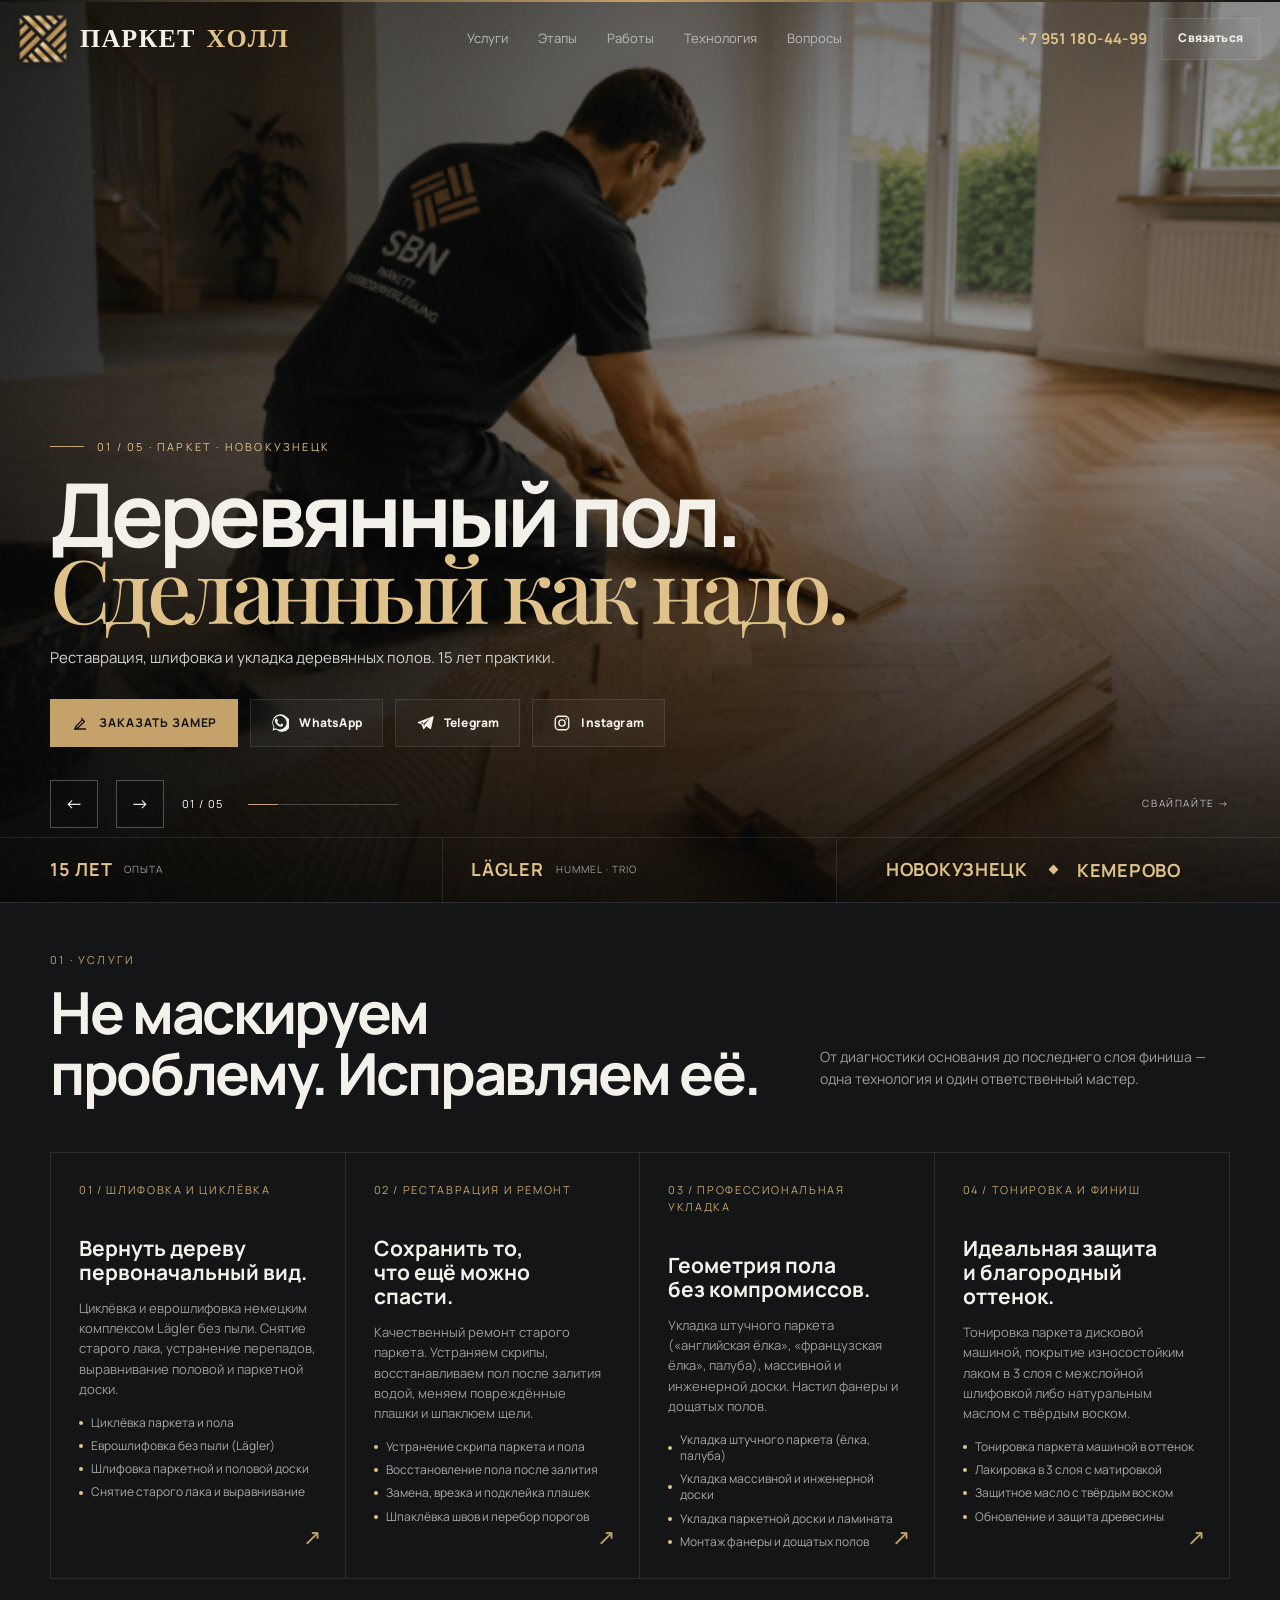
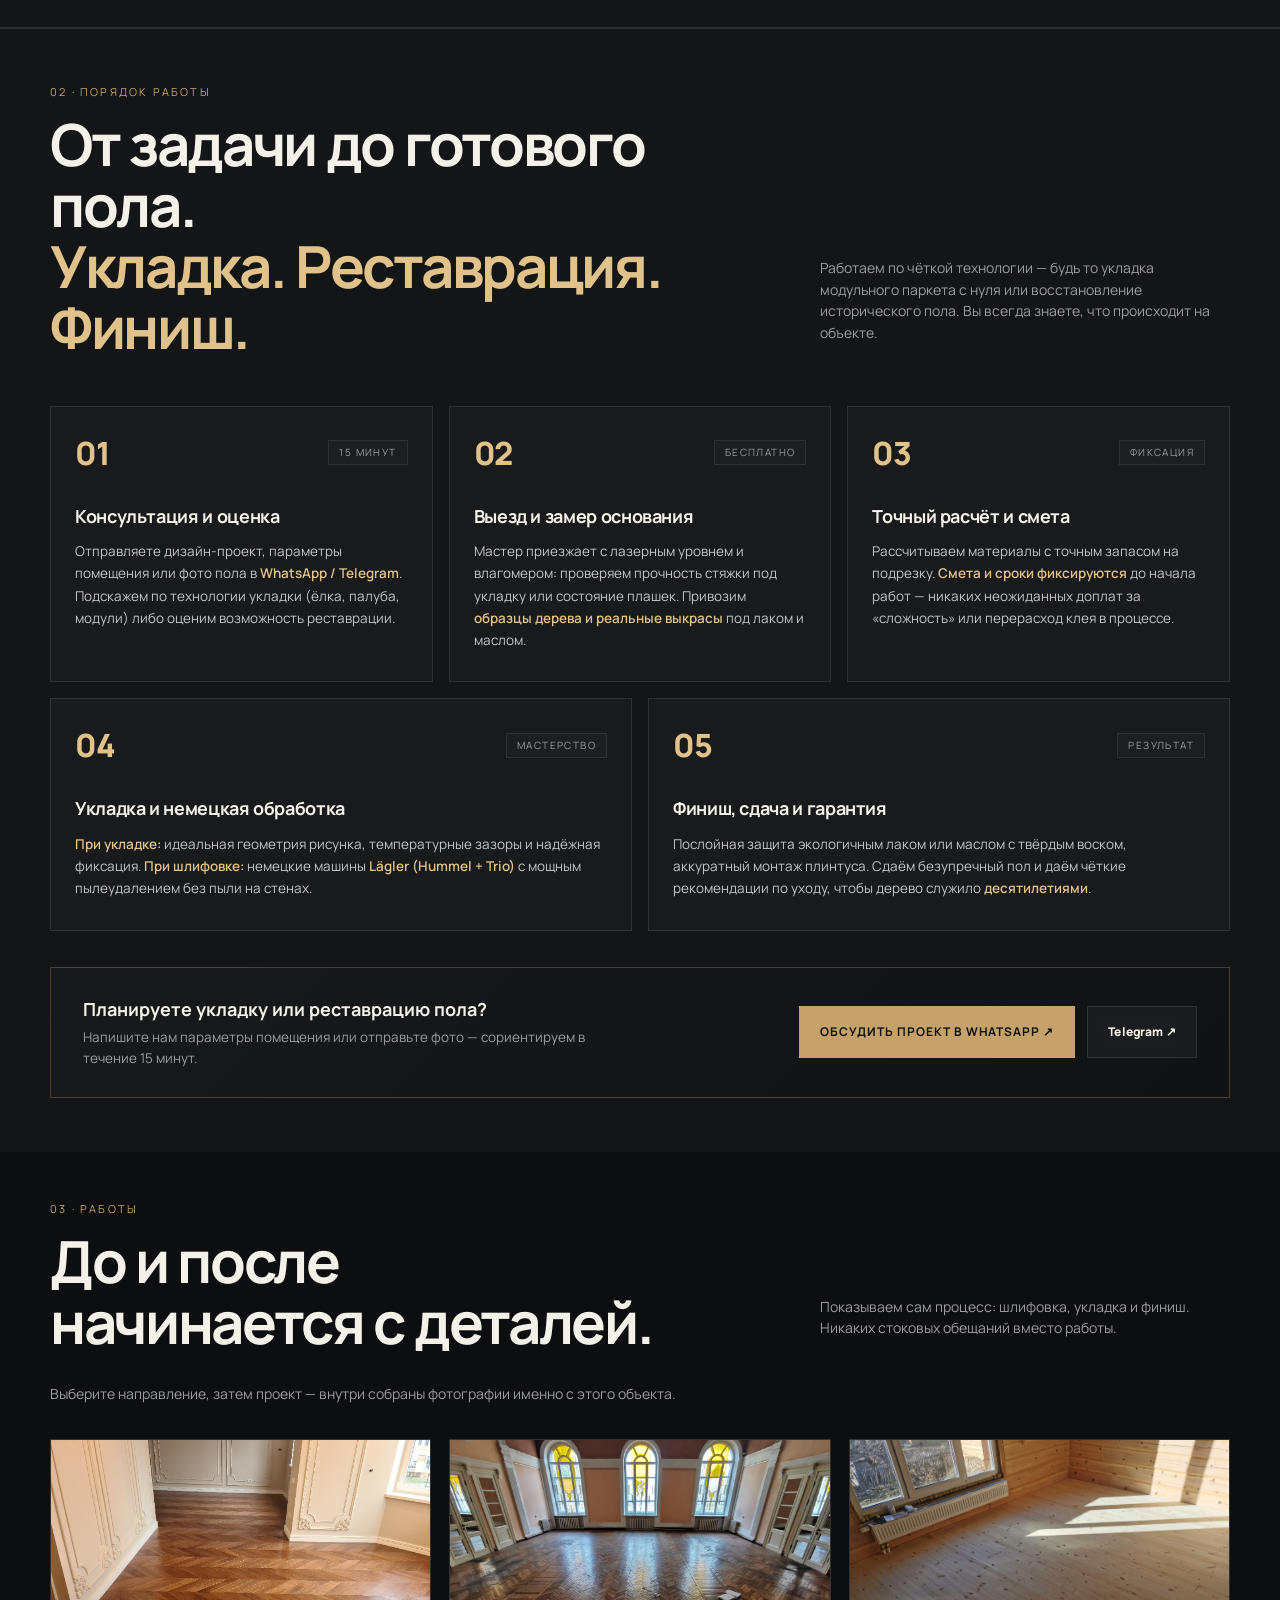
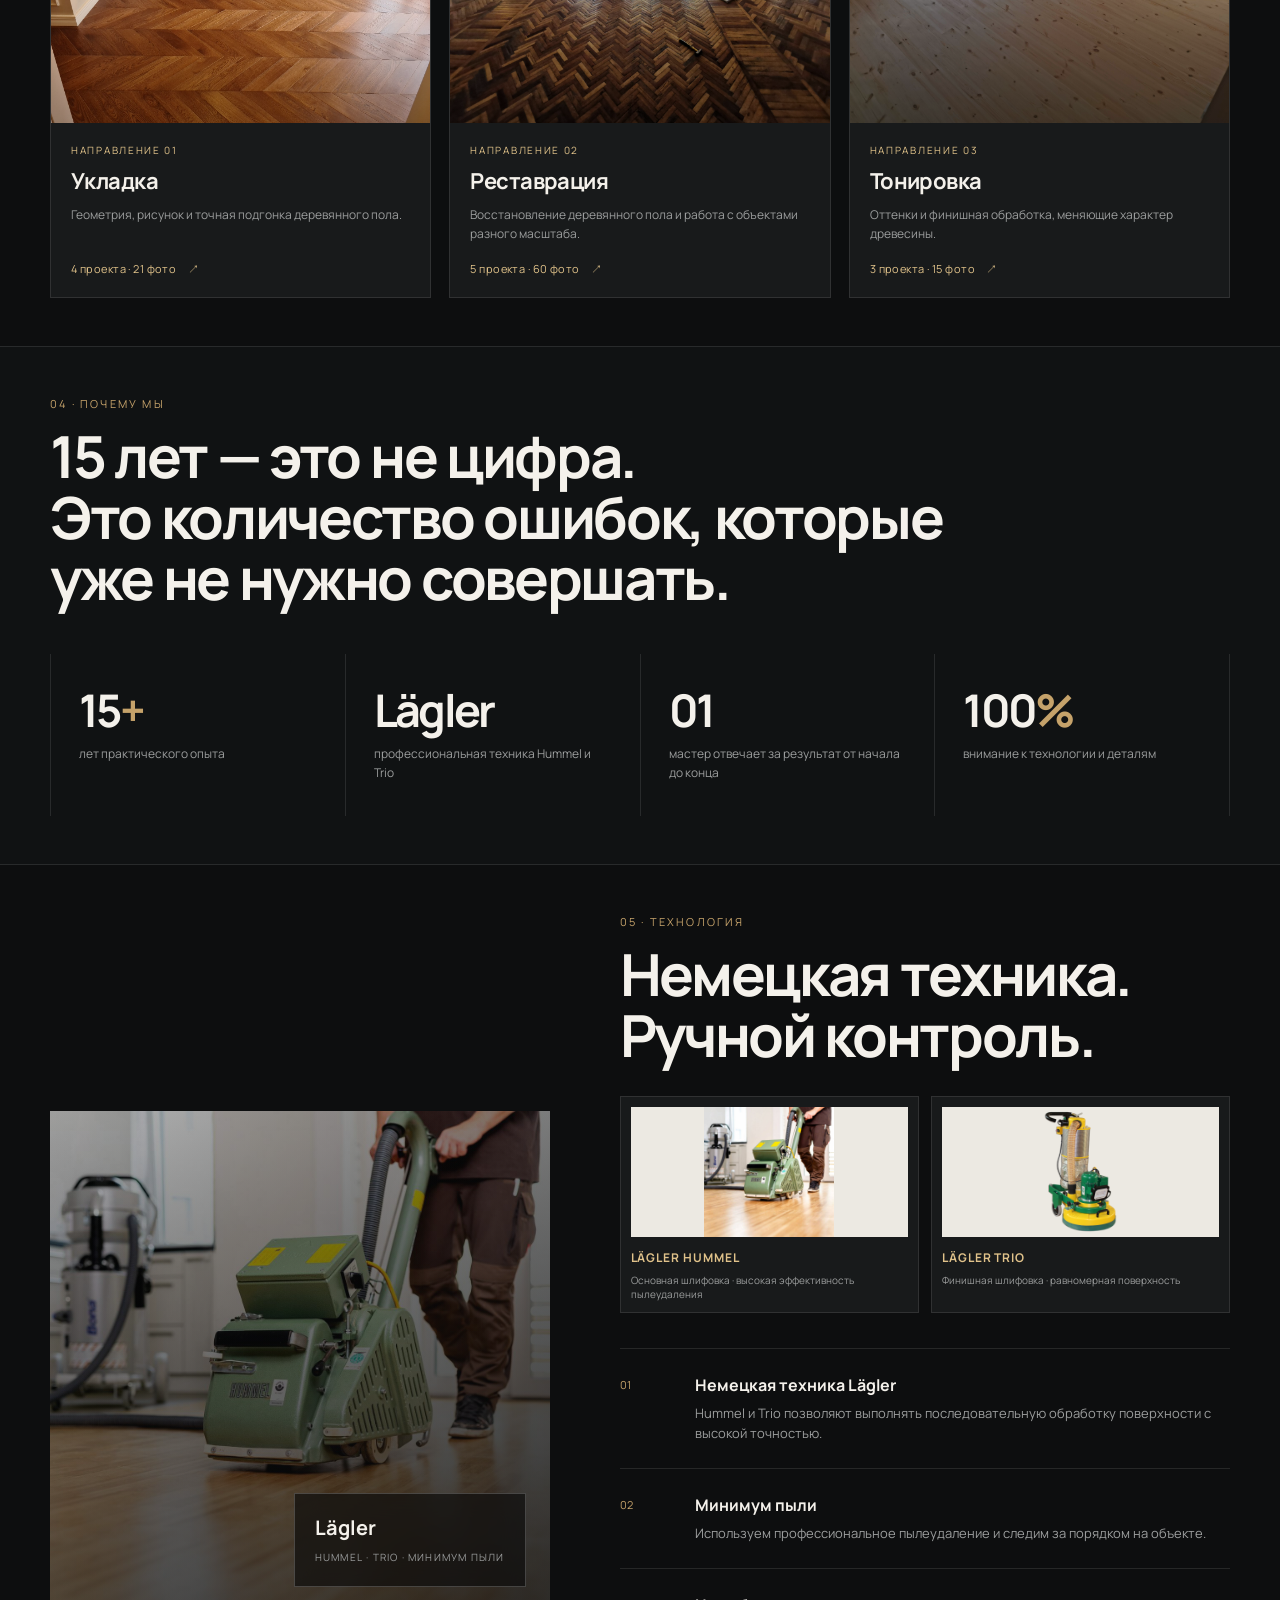
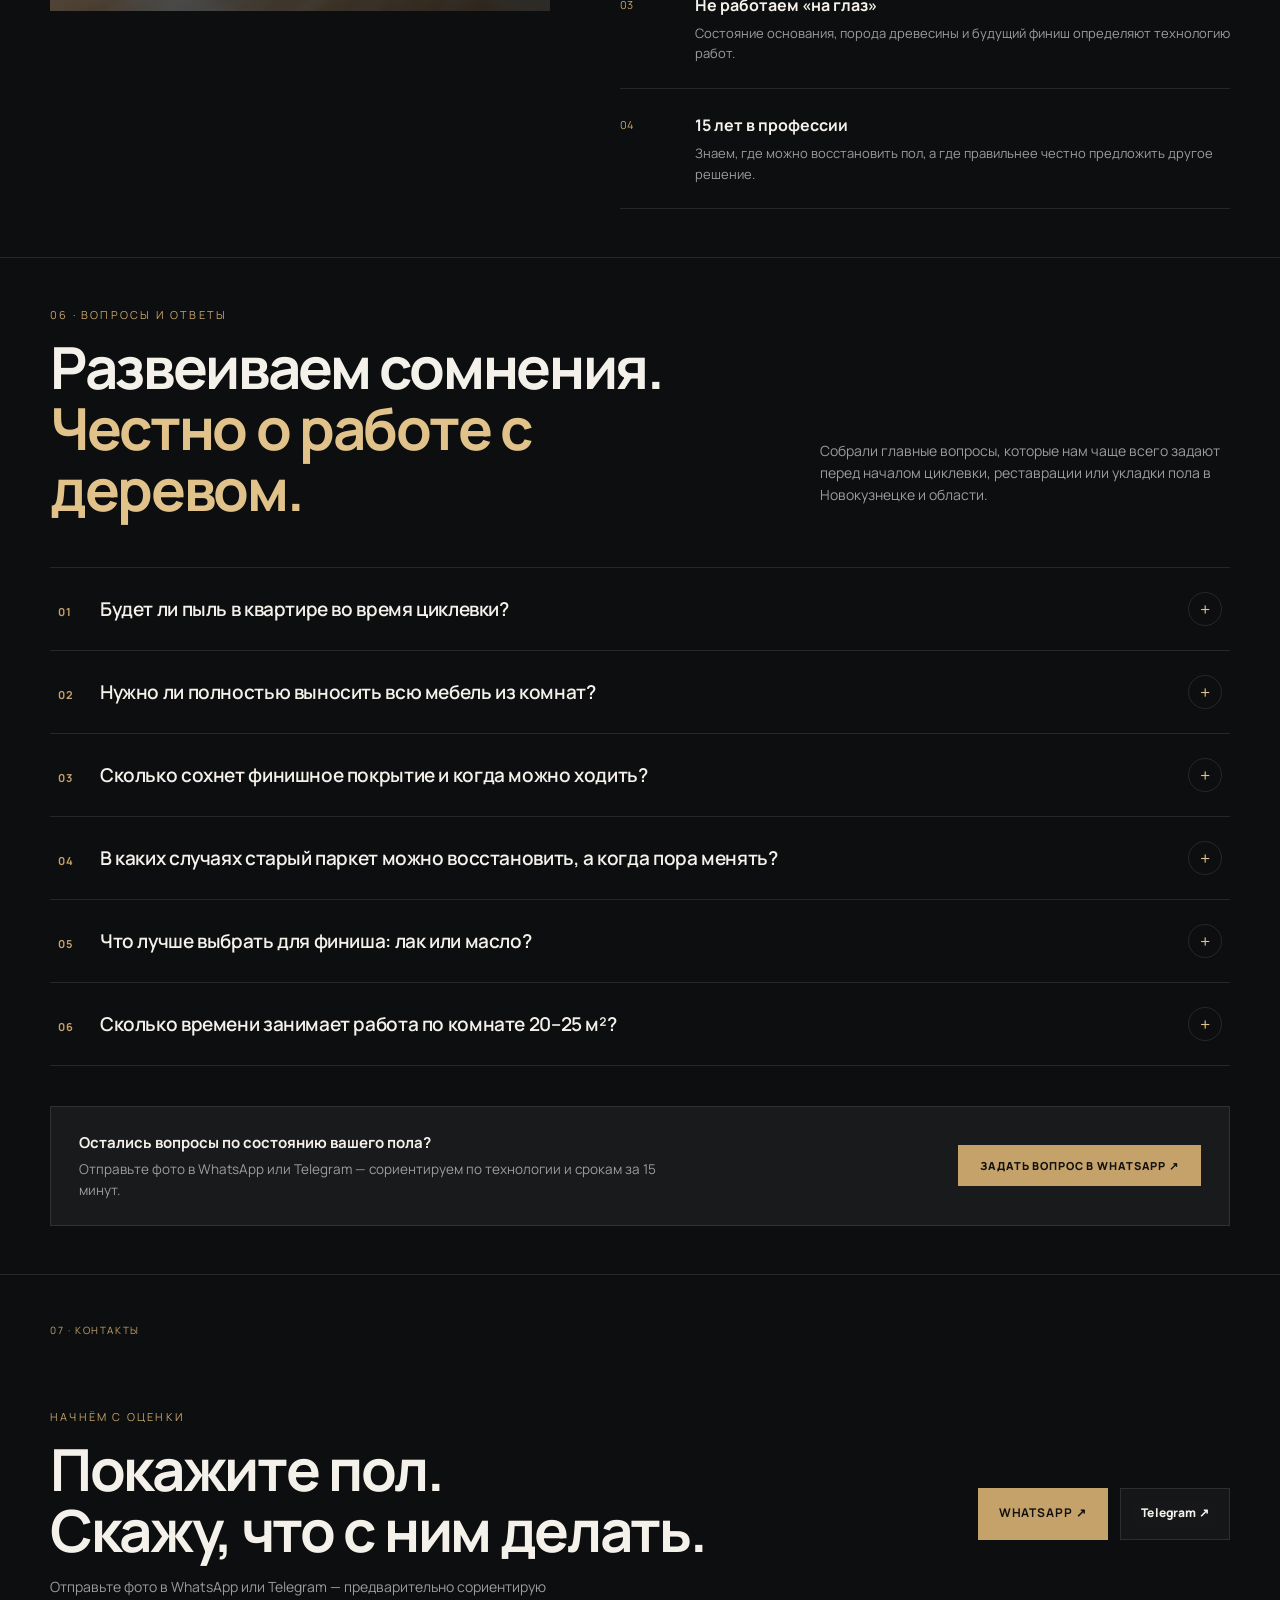
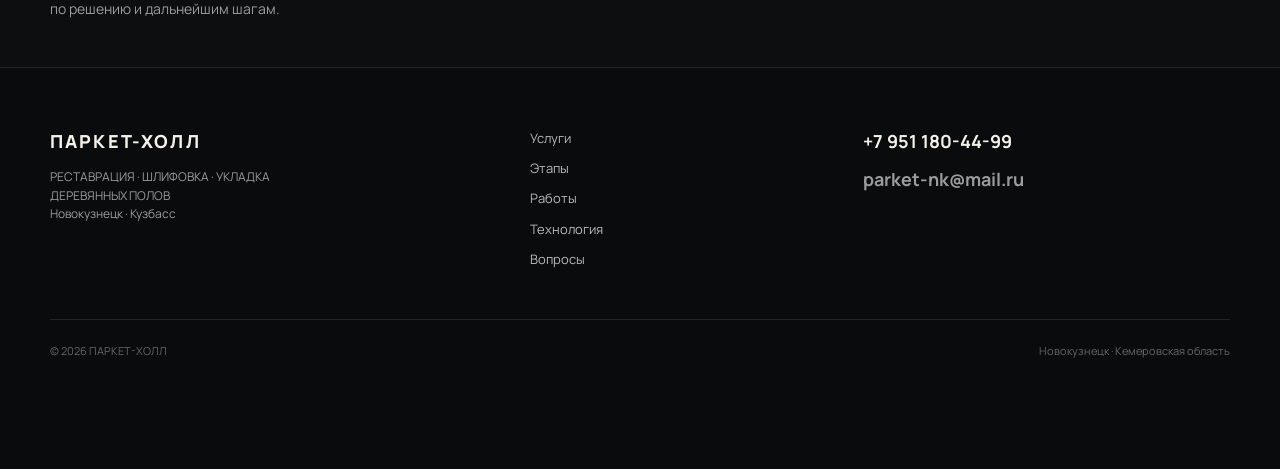
==== index.html @ 4fdae022 "Fix order form: add fetch timeout, robust direct WhatsApp fallback, and fix regex pattern" ====
<!DOCTYPE html>
<html lang="ru">
<head>
<meta charset="UTF-8">
<meta name="viewport" content="width=device-width, initial-scale=1.0, viewport-fit=cover">
<meta name="theme-color" content="#111111">
<title>Циклёвка, шлифовка и реставрация паркета в Новокузнецке — частный мастер «ПАРКЕТ-ХОЛЛ»</title>
<meta name="description" content="Профессиональная циклёвка и еврошлифовка паркета без пыли в Новокузнецке и городах Кузбасса. Ремонт старого пола, устранение скрипа, замена плашек, укладка массивной и паркетной доски, лакировка и тонировка. Немецкое оборудование Lägler. Опыт 15 лет.">
<meta name="keywords" content="циклевка паркета новокузнецк, евроциклевка, шлифовка паркета цена, реставрация паркета, ремонт старого паркета, устранение скрипа, замена плашек, восстановление паркета после залития, тонировка паркета, укладка паркета, укладка массивной доски, укладка инженерной доски, лакировка пола, частный мастер паркетных работ, циклёвка деревянного пола">
<meta name="geo.region" content="RU-KEM">
<meta name="geo.placename" content="Новокузнецк">
<meta name="geo.position" content="53.7557;87.1099">
<meta name="ICBM" content="53.7557, 87.1099">
<link rel="canonical" href="https://parket-nk.github.io/parket-nk/">
<!-- Open Graph / Мессенджеры (Telegram, WhatsApp, VK) -->
<meta property="og:type" content="website">
<meta property="og:url" content="https://parket-nk.github.io/parket-nk/">
<meta property="og:title" content="Циклёвка, шлифовка и реставрация паркета в Новокузнецке | ПАРКЕТ-ХОЛЛ">
<meta property="og:description" content="Качественная циклёвка без пыли, ремонт и укладка паркета. Устранение скрипа, замена плашек, восстановление после залития, тонировка и лакировка в Новокузнецке и Кузбассе. Частный мастер, опыт 15 лет.">
<meta property="og:image" content="https://parket-nk.github.io/parket-nk/assets/parket-hall-brand.jpg">
<meta property="og:image:width" content="1024">
<meta property="og:image:height" content="1024">
<meta property="og:site_name" content="ПАРКЕТ-ХОЛЛ">
<meta property="og:locale" content="ru_RU">

<!-- Twitter Card -->
<meta name="twitter:card" content="summary_large_image">
<meta name="twitter:title" content="Циклёвка, шлифовка и реставрация паркета в Новокузнецке | ПАРКЕТ-ХОЛЛ">
<meta name="twitter:description" content="Циклёвка без пыли, ремонт полов, устранение скрипа, укладка доски и лакировка в Новокузнецке. Опыт 15 лет.">
<meta name="twitter:image" content="https://parket-nk.github.io/parket-nk/assets/parket-hall-brand.jpg">
<link rel="icon" type="image/svg+xml" href="assets/sibir-parket-final.svg">
<link rel="apple-touch-icon" href="assets/parket-hall-brand.jpg">
<style>
@import url('https://fonts.googleapis.com/css2?family=Manrope:wght@400;500;600;700;800&family=Playfair+Display:wght@500;600&display=swap');

:root{
  --bg:#0d0e0f;--bg2:#131516;--panel:#181a1b;--panel2:#1e2021;
  --line:rgba(255,255,255,.10);--text:#f4f1eb;--muted:#9b9d9d;
  --gold:#c5a26a;--gold2:#e0c28a;--white:#fff;
  --ease:cubic-bezier(.2,.8,.2,1);
}
*{box-sizing:border-box}
html{scroll-behavior:smooth}
body{margin:0;background:var(--bg);color:var(--text);font-family:Manrope,Arial,sans-serif;line-height:1.55;overflow-x:hidden}
body:before{content:"";position:fixed;inset:0;pointer-events:none;opacity:.035;background-image:url("data:image/svg+xml,%3Csvg viewBox='0 0 160 160' xmlns='http://www.w3.org/2000/svg'%3E%3Cfilter id='n'%3E%3CfeTurbulence type='fractalNoise' baseFrequency='.9' numOctaves='3' stitchTiles='stitch'/%3E%3C/filter%3E%3Crect width='100%25' height='100%25' filter='url(%23n)' opacity='.55'/%3E%3C/svg%3E");z-index:50}
a{color:inherit;text-decoration:none}
button{font:inherit}
.container{width:min(1180px,calc(100% - 48px));margin:auto}
.topline{height:2px;background:linear-gradient(90deg,transparent,var(--gold),transparent)}
.header{position:fixed;top:0;left:0;right:0;z-index:40;height:78px;display:flex;align-items:center;border-bottom:1px solid transparent;transition:.35s var(--ease)}
.header.scrolled{background:rgba(13,14,15,.86);backdrop-filter:blur(18px);border-color:var(--line)}
.header-inner{width:min(1280px,calc(100% - 40px));margin:auto;display:flex;align-items:center;justify-content:space-between;gap:30px}
.logo{display:flex;align-items:center;gap:12px;font-weight:800;letter-spacing:.12em;font-size:15px}
.logo-mark{width:30px;height:44px;display:grid;place-items:center;color:var(--gold2);padding:0;filter:drop-shadow(0 0 5px rgba(224,194,138,.2))}.logo-mark svg{width:100%;height:100%;display:block;overflow:visible}.logo-mark .maple-new{transform-origin:24px 35px}
.nav{display:flex;gap:30px;color:#b9babb;font-size:13px}
.nav a{position:relative}
.nav a:after{content:"";position:absolute;left:0;right:100%;bottom:-7px;height:1px;background:var(--gold);transition:.3s}
.nav a:hover{color:#fff}.nav a:hover:after{right:0}
.header-contact{display:flex;align-items:center;gap:14px}
.header-phone{color:var(--gold2);font-size:15px;font-weight:700;letter-spacing:.025em;line-height:1;white-space:nowrap;transition:color .3s var(--ease)}
.header-phone:hover{color:#fff}
.header-cta{display:inline-flex;align-items:center;justify-content:center;min-height:42px;padding:0 16px;border:1px solid var(--line);background:rgba(255,255,255,.04);color:inherit;backdrop-filter:blur(8px);transition:.35s var(--ease)}
.header-cta:hover{border-color:var(--gold);color:var(--gold2);transform:translateY(-2px)}

.hero{height:100vh;min-height:100vh;height:100svh;min-height:100svh;position:relative;display:flex;align-items:flex-end;overflow:hidden}
.hero-media{position:absolute;inset:0;background:linear-gradient(90deg,rgba(8,9,9,.88) 0%,rgba(8,9,9,.58) 48%,rgba(8,9,9,.45) 100%),linear-gradient(0deg,rgba(8,9,9,.88) 0%,transparent 45%),url('assets/hero-slide-1.png') center/cover;transform:scale(1.03);animation:heroZoom 12s ease-out forwards}
@keyframes heroZoom{to{transform:scale(1)}}
.hero-content{position:relative;z-index:2;padding:150px 0 74px;width:min(1180px,calc(100% - 48px));margin:auto}
.eyebrow{display:flex;align-items:center;gap:12px;color:var(--gold2);font-size:11px;letter-spacing:.2em;text-transform:uppercase;margin-bottom:24px}
.eyebrow:before{content:"";width:34px;height:1px;background:var(--gold)}
.hero h1{font-size:clamp(44px,7vw,86px);line-height:.98;letter-spacing:-.055em;max-width:920px;margin:0 0 28px;font-weight:700}
.hero h1 em{font-family:"Playfair Display",serif;font-weight:500;color:var(--gold2);font-style:normal}
.hero-sub{max-width:620px;color:#c2c3c2;font-size:16px;line-height:1.7;margin:0 0 36px}
.actions{display:flex;gap:12px;flex-wrap:wrap}
.btn{display:inline-flex;align-items:center;justify-content:center;gap:10px;min-height:52px;padding:0 20px;border:1px solid var(--line);font-size:12px;font-weight:700;letter-spacing:.08em;text-transform:uppercase;transition:.35s var(--ease)}
.btn-icon{width:18px;height:18px;display:inline-flex;align-items:center;justify-content:center;flex:0 0 18px}
.btn-icon svg{width:18px;height:18px;display:block}
.btn-social{font-family:Manrope,Arial,sans-serif;font-size:12px;font-weight:800;letter-spacing:.015em;text-transform:none}
.btn-primary{background:var(--gold);border-color:var(--gold);color:#111}
.btn-primary:hover{background:var(--gold2);transform:translateY(-3px)}
.btn-ghost{background:rgba(255,255,255,.04);backdrop-filter:blur(8px)}
.btn-ghost:hover{border-color:var(--gold);color:var(--gold2);transform:translateY(-3px)}
.hero-bottom{position:absolute;left:0;right:0;bottom:0;z-index:2;border-top:1px solid rgba(255,255,255,.09)}
.hero-bottom-inner{width:min(1180px,calc(100% - 48px));margin:auto;display:grid;grid-template-columns:repeat(3,1fr)}
.hero-stat{padding:18px 0;display:flex;align-items:center;gap:12px;border-right:1px solid var(--line);font-family:Manrope,Arial,sans-serif}
.hero-stat:not(:first-child){padding-left:28px}.hero-stat:last-child{border-right:0}
.hero-stat b{font-size:18px;letter-spacing:.04em;white-space:nowrap}.hero-stat span{font-size:10px;color:var(--muted);text-transform:uppercase;letter-spacing:.1em;white-space:nowrap}

.section{padding:48px 0}
.intro-band{padding:48px 0;background:#111314;border-top:1px solid var(--line);border-bottom:1px solid var(--line)}
.intro-band-grid{display:grid;grid-template-columns:1fr;gap:0;align-items:start}
.intro-band-grid .kicker{width:100%;margin:0 0 12px;padding:0 0 8px}
.intro-band-grid > div:nth-child(2){max-width:760px}
.intro-band h2{font-size:clamp(42px,6vw,76px)}
.intro-band h2 em{font-family:"Playfair Display",serif;color:var(--gold2);font-style:normal;font-weight:500}
.intro-band p{max-width:580px;color:var(--muted);font-size:16px;margin:22px 0 0}
.intro-band + .container{padding-top:24px}
.proof-lead{margin-bottom:45px}
.proof-lead h2{max-width:900px}
.contact-topline{width:min(1180px,calc(100% - 48px));margin:0 auto 70px;display:flex;justify-content:space-between;color:var(--gold);font-size:10px;text-transform:uppercase;letter-spacing:.16em}
.works-section .photo{border:1px solid rgba(255,255,255,.06)}

.section-head{display:flex;justify-content:space-between;align-items:end;gap:30px;margin-bottom:48px}
.kicker{color:var(--gold);font-size:11px;text-transform:uppercase;letter-spacing:.2em;margin-bottom:14px}
h2{font-size:clamp(34px,5vw,58px);line-height:1.05;letter-spacing:-.04em;margin:0}
.section-intro{max-width:410px;color:var(--muted);font-size:14px}

.services{background:var(--bg2);border-top:1px solid var(--line);border-bottom:1px solid var(--line)}
.service-grid{display:grid;grid-template-columns:repeat(4,1fr);border:1px solid var(--line)}
.service{min-height:310px;padding:28px;position:relative;border-right:1px solid var(--line);transition:.45s var(--ease);overflow:hidden}
.service:last-child{border-right:0}
.service:before{content:"";position:absolute;inset:auto -30% -45% -30%;height:70%;background:radial-gradient(circle,var(--gold),transparent 62%);opacity:0;transition:.45s}
.service:hover{background:var(--panel2);transform:translateY(-6px)}
.service:hover:before{opacity:.07}
.service-num{font-size:11px;color:var(--gold);letter-spacing:.15em}
.service h3{font-size:21px;line-height:1.15;margin:38px 0 14px;position:relative}
.service-tags{list-style:none;padding:0;margin:16px 0 0;display:flex;flex-direction:column;gap:7px;position:relative}
.service-tags li{font-size:12px;color:#a8aaaa;display:flex;align-items:center;gap:8px;line-height:1.35}
.service-tags li:before{content:"";display:inline-block;width:4px;height:4px;background:var(--gold2);border-radius:50%;flex:0 0 4px}
.service p{color:var(--muted);font-size:13px;position:relative}
.service-arrow{position:absolute;right:24px;bottom:24px;color:var(--gold);font-size:22px}

.showcase{display:grid;grid-template-columns:1.05fr .95fr;gap:18px}
.photo{min-height:520px;position:relative;overflow:hidden;background:#222}
.photo img{width:100%;height:100%;object-fit:cover;display:block;transition:transform .8s var(--ease)}
.photo:hover img{transform:scale(1.045)}
.photo.tall{grid-row:span 2;min-height:720px}
.photo.small{min-height:350px}
.photo:after{content:"";position:absolute;inset:0;background:linear-gradient(180deg,transparent 45%,rgba(0,0,0,.72))}
.photo-caption{position:absolute;z-index:2;left:24px;right:24px;bottom:22px}
.photo-caption b{font-size:18px}.photo-caption span{display:block;color:#c1c1c1;font-size:12px;margin-top:5px}

.proof{background:#101213;border-top:1px solid var(--line);border-bottom:1px solid var(--line)}
.proof-grid{display:grid;grid-template-columns:repeat(4,1fr);border-left:1px solid var(--line)}
.proof-item{padding:34px 28px;border-right:1px solid var(--line)}
.proof-number{font-size:45px;line-height:1;font-weight:700;color:var(--text);letter-spacing:-.06em}
.proof-number span{color:var(--gold)}
.proof-item p{margin:12px 0 0;color:var(--muted);font-size:12px}

.tech-grid{display:grid;grid-template-columns:.9fr 1.1fr;gap:70px;align-items:center}
.tech-visual{min-height:500px;background:linear-gradient(rgba(10,11,11,.18),rgba(10,11,11,.48)),url('assets/hero-slide-4.jpg') center/cover;position:relative}
.tech-visual:after{content:"";position:absolute;inset:0;background:linear-gradient(135deg,rgba(10,11,11,.15),rgba(10,11,11,.72))}
.tech-badge{position:absolute;z-index:2;right:24px;bottom:24px;border:1px solid rgba(255,255,255,.2);background:rgba(10,10,10,.65);backdrop-filter:blur(12px);padding:18px 20px}
.tech-badge strong{display:block;font-size:20px}.tech-badge span{font-size:10px;color:var(--muted);text-transform:uppercase;letter-spacing:.12em}
.machine-strip{display:grid;grid-template-columns:1fr 1fr;gap:12px;margin-top:30px}
.machine-card{background:var(--panel);border:1px solid var(--line);padding:10px;transition:.35s var(--ease)}
.machine-card:hover{border-color:var(--gold);transform:translateY(-4px)}
.machine-card img{width:100%;height:130px;object-fit:contain;background:#ece9e2;display:block;margin-bottom:12px}
.machine-card b{display:block;font-size:12px;letter-spacing:.08em;color:var(--gold2)}
.machine-card span{display:block;font-size:10px;line-height:1.45;color:var(--muted);margin-top:5px}
.tech-list{border-top:1px solid var(--line)}
.tech-row{display:grid;grid-template-columns:55px 1fr;gap:20px;padding:24px 0;border-bottom:1px solid var(--line)}
.tech-row .n{color:var(--gold);font-size:11px;padding-top:3px}
.tech-row h3{margin:0 0 6px;font-size:16px}.tech-row p{margin:0;color:var(--muted);font-size:13px}

.cta{position:relative;overflow:hidden;border-top:1px solid var(--line)}

.cta-inner{display:flex;justify-content:space-between;align-items:center;gap:40px}
.cta p{color:var(--muted);max-width:500px;margin:15px 0 0;font-size:14px}

footer{padding:60px 0 110px;background:#0a0b0c;border-top:1px solid var(--line)}
.footer-grid{display:grid;grid-template-columns:1.2fr .8fr 1fr;gap:40px}
.footer-brand{font-size:18px;font-weight:800;letter-spacing:.12em}
.footer-note{color:var(--muted);font-size:12px;max-width:260px;margin-top:12px}
.footer-links{display:flex;flex-direction:column;gap:10px;color:#b8b9b9;font-size:13px}
.footer-contact a{display:block;font-size:18px;font-weight:700;margin-bottom:10px}
.footer-contact span{color:var(--muted);font-size:12px}
.copyright{border-top:1px solid var(--line);margin-top:50px;padding-top:22px;color:#666;font-size:11px;display:flex;justify-content:space-between}

.reveal{opacity:0;transform:translateY(24px);transition:opacity .8s var(--ease),transform .8s var(--ease)}
.reveal.visible{opacity:1;transform:none}
.scrollbar{position:fixed;top:0;left:0;width:0;height:2px;background:var(--gold);z-index:100}
.mobile-bar{display:none}

/* PREMIUM ORDER MODAL */
.order-modal{position:fixed;inset:0;z-index:100;display:flex;align-items:center;justify-content:center;padding:24px;background:rgba(3,4,4,.78);backdrop-filter:blur(14px);opacity:0;visibility:hidden;pointer-events:none;transition:opacity .28s ease,visibility .28s ease}
.order-modal.open{opacity:1;visibility:visible;pointer-events:auto}
.order-dialog{position:relative;width:min(520px,100%);max-height:min(760px,calc(100vh - 40px));overflow:auto;padding:38px;background:linear-gradient(145deg,#17191a 0%,#0e1011 100%);border:1px solid rgba(224,194,138,.28);box-shadow:0 30px 90px rgba(0,0,0,.6),0 0 0 1px rgba(255,255,255,.03) inset;transform:translateY(16px) scale(.98);transition:transform .3s ease}
.order-modal.open .order-dialog{transform:translateY(0) scale(1)}
.order-close{position:absolute;top:14px;right:14px;width:38px;height:38px;border:1px solid rgba(255,255,255,.1);background:rgba(255,255,255,.03);color:#aaa;font-size:25px;line-height:1;cursor:pointer;transition:.2s ease}
.order-close:hover{color:var(--gold2);border-color:rgba(224,194,138,.5);transform:rotate(90deg)}
.order-kicker{margin-bottom:10px;color:var(--gold2);font-size:10px;font-weight:800;letter-spacing:.18em;text-transform:uppercase}
.order-dialog h2{margin:0;font-family:Manrope,Arial,sans-serif;font-size:clamp(30px,5vw,42px);line-height:1.05;letter-spacing:-.04em}
.order-lead{margin:12px 0 25px;max-width:420px;color:#999;line-height:1.6;font-size:14px}
.order-form{display:grid;gap:15px}
.order-field{display:grid;gap:7px}
.order-field label{font-size:10px;font-weight:800;letter-spacing:.12em;text-transform:uppercase;color:#aaa}
.order-field input,.order-field textarea{width:100%;border:1px solid rgba(255,255,255,.11);background:#0b0d0e;color:#f3f1ec;border-radius:0;outline:0;padding:14px 15px;font:500 14px Manrope,Arial,sans-serif;transition:border-color .2s ease,box-shadow .2s ease}
.order-field textarea{min-height:92px;resize:vertical}
.order-field input::placeholder,.order-field textarea::placeholder{color:#555}
.order-field input:focus,.order-field textarea:focus{border-color:rgba(224,194,138,.7);box-shadow:0 0 0 3px rgba(224,194,138,.08)}
  .order-field input.phone-invalid{border-color:#d85b5b;box-shadow:0 0 0 3px rgba(216,91,91,.12)}
  .phone-error{display:none;color:#d85b5b;font-size:10px;line-height:1.4}
  .phone-error.show{display:block}
.order-consent{display:flex;align-items:flex-start;gap:10px;margin-top:2px;color:#777;font-size:11px;line-height:1.5;cursor:pointer}
.order-consent input{width:16px;height:16px;margin:1px 0 0;accent-color:var(--gold);flex:0 0 16px}
.order-consent a{color:#aaa;text-decoration:underline;text-underline-offset:3px}
.order-consent a:hover{color:var(--gold2)}
.order-submit{width:100%;min-height:54px;margin-top:3px;border:1px solid var(--gold);background:var(--gold);color:#111;cursor:pointer;font:800 11px Manrope,Arial,sans-serif;letter-spacing:.12em;text-transform:uppercase;transition:.25s ease}
.order-submit:hover{background:var(--gold2);transform:translateY(-2px)}
.order-submit:disabled{opacity:.65;cursor:wait;transform:none}
.order-note{display:none}
.order-success{display:none;text-align:center;padding:35px 10px 10px}
.order-success.show{display:block}
.order-success h3{margin:0 0 10px;font:800 25px Manrope,Arial,sans-serif}
.order-success p{margin:0 auto 24px;color:#999;line-height:1.6;max-width:350px;font-size:14px}
.order-form.hidden{display:none}
@media(max-width:600px){.order-modal{padding:12px}.order-dialog{padding:30px 20px 22px;max-height:calc(100vh - 24px)}.order-close{top:10px;right:10px}.order-dialog h2{font-size:31px}.order-lead{font-size:13px;margin-bottom:20px}}

@media(max-width:900px){
 .nav{display:none}.header-contact .header-phone{display:none}
 .service-grid{grid-template-columns:repeat(2,1fr)}
 .service:nth-child(2){border-right:0}.service:nth-child(-n+2){border-bottom:1px solid var(--line)}
 .showcase{grid-template-columns:1fr}.photo.tall{grid-row:auto;min-height:500px}
 .tech-grid{grid-template-columns:1fr;gap:35px}.tech-visual{min-height:420px}
 .proof-grid{grid-template-columns:repeat(2,1fr)}
 .proof-item{border-bottom:1px solid var(--line)}
 .footer-grid{grid-template-columns:1fr 1fr}
 .footer-contact{grid-column:1/-1}
}
.mobile-works-link{display:none}
@media(max-width:640px){
 .header-contact{display:none}
 .header-inner{justify-content:flex-start}
 .intro-band{padding:78px 0}
 .intro-band-grid{grid-template-columns:1fr;gap:20px}
 .intro-band h2{font-size:44px}
 .intro-band p{font-size:14px}
 .contact-topline{width:calc(100% - 32px);margin-bottom:45px;display:block}
 .contact-topline span{display:block;margin-bottom:8px}

 .container,.hero-content{width:calc(100% - 32px)}
 .hero-bottom-inner{width:100%}
 .header{height:64px}.header-inner{width:calc(100% - 32px)}
 .logo{font-size:13px}.logo-mark{width:25px;height:38px}
 .hero{min-height:100svh}
 .hero-media{background-position:55% center;background-image:linear-gradient(90deg,rgba(8,9,9,.86) 0%,rgba(8,9,9,.55) 58%,rgba(8,9,9,.32) 100%),linear-gradient(0deg,rgba(8,9,9,.86) 0%,transparent 58%),url('assets/hero-slide-1.png')}
 .hero-content{padding:115px 0 120px}
 .hero h1{font-size:46px;line-height:.95;max-width:100%}
 .hero-sub{font-size:14px;line-height:1.6;margin-bottom:26px}
 .hero .actions{display:none}
 .btn{width:100%;min-height:50px}
 .hero-bottom{bottom:56px}
 .hero-bottom-inner{grid-template-columns:repeat(3,1fr)}
 .hero-stat{padding:11px 4px!important;justify-content:center;text-align:center;border-right:1px solid var(--line);display:flex;flex-direction:column;gap:2px;font-family:Manrope,Arial,sans-serif}
 .hero-stat b{font-size:10px;line-height:1.1;letter-spacing:.04em}.hero-stat span{font-size:8px;line-height:1.1;letter-spacing:.08em;color:#a8aaaa}
  .hero-stat:nth-child(2)>b,.hero-stat:nth-child(2)>span{display:none}
  .hero-stat .mobile-works-link{position:static;display:flex;flex-direction:column;align-items:center;justify-content:center;gap:2px;min-height:0;padding:0;border:0;background:transparent;color:var(--gold2);font-family:Manrope,Arial,sans-serif;font-size:10px;font-weight:700;line-height:1.1;letter-spacing:.04em;text-transform:uppercase;text-decoration:none;white-space:normal;text-align:center}.hero-stat .mobile-works-link span{display:block;color:var(--gold2);font-family:Manrope,Arial,sans-serif;font-size:10px;font-weight:700;line-height:1.1;letter-spacing:.04em}.hero-stat .mobile-works-link span:nth-child(2){position:relative}.hero-stat .mobile-works-link .mobile-works-arrow{position:absolute;left:calc(100% + 3px);top:50%;transform:translateY(-50%);display:block;color:var(--gold2);font-size:12px;font-weight:700;line-height:1;letter-spacing:0;margin:0;vertical-align:baseline}
 .section{padding:48px 0}.section-head{display:block;margin-bottom:34px}.section-intro{margin-top:18px}
 .service-grid{grid-template-columns:1fr}.service{min-height:245px;border-right:0!important;border-bottom:1px solid var(--line)}
 .service:last-child{border-bottom:0}.service h3{margin-top:55px}
 .photo.tall{min-height:430px}.photo.small{min-height:280px}
 .proof-grid{grid-template-columns:1fr 1fr}.proof-item{padding:24px 18px}.proof-number{font-size:34px}
 .tech-visual{min-height:330px}.machine-strip{grid-template-columns:1fr 1fr}.machine-card img{height:105px}.tech-row{grid-template-columns:35px 1fr;gap:12px}
 .cta-inner{display:block}.cta .btn{margin-top:28px}
 .footer-grid{grid-template-columns:1fr}.footer-contact{grid-column:auto}
 .copyright{display:block}.copyright span{display:block;margin-top:8px}
 .mobile-bar{position:fixed;display:grid;grid-template-columns:repeat(3,1fr);gap:0;bottom:0;left:0;right:0;height:64px;background:linear-gradient(to bottom,transparent 7px,rgba(9,10,10,.92) 7px);backdrop-filter:none;border-top:0;z-index:70;padding:7px 0 calc(7px + env(safe-area-inset-bottom))}
 .mobile-bar a{display:flex;align-items:center;justify-content:center;gap:7px;font-size:10px;font-weight:700;text-transform:uppercase;letter-spacing:.06em;border:1px solid transparent;background:transparent;color:#e7e4dd;transition:.25s var(--ease);min-width:0}
 .mobile-bar a:active{transform:scale(.97)}
 .mobile-bar .m-main{background:rgba(197,162,106,.12);border-color:rgba(197,162,106,.42);color:var(--gold2);border-left-color:rgba(197,162,106,.42)}
 .mobile-bar a:last-child{background:var(--gold);border-color:var(--gold);color:#111}
 .mobile-bar .m-icon{width:17px;height:17px;display:inline-flex;align-items:center;justify-content:center;flex:0 0 17px}
 .mobile-bar .m-icon svg{width:17px;height:17px;display:block;fill:currentColor}
 .mobile-bar a:not(:last-child) .m-icon svg{stroke:currentColor;fill:none;stroke-width:1.8;stroke-linecap:round;stroke-linejoin:round}
 .mobile-bar a:last-child .m-icon svg{fill:currentColor;stroke:none}
}
@media(prefers-reduced-motion:reduce){*,*:before,*:after{scroll-behavior:auto!important;animation:none!important;transition:none!important}}


/* GOLD HERO INFO */
.hero-stat:first-child b,.hero-stat:nth-child(2) b,.hero-stat:nth-child(3) b{color:var(--gold2)}
\n/* HERO CAROUSEL */
.hero{min-height:100vh;height:100vh;min-height:100svh;height:100svh;position:relative;display:block;overflow:hidden;background:#090a0a}
.hero-slides{position:absolute;inset:0}
.hero-slide{position:absolute;inset:0;opacity:0;visibility:hidden;transition:opacity .18s linear}
.hero-slide.active{opacity:1;visibility:visible}
.hero-slide img{width:100%;height:100%;object-fit:cover;display:block;transform:scale(1.06);transition:transform 7s ease}
.hero-slide.active img{transform:scale(1)}
.hero-slide:after{content:"";position:absolute;inset:0;background:linear-gradient(90deg,rgba(5,6,6,.78) 0%,rgba(5,6,6,.36) 54%,rgba(5,6,6,.25) 100%),linear-gradient(0deg,rgba(5,6,6,.86) 0%,rgba(5,6,6,.08) 55%,rgba(5,6,6,.28) 100%)}
.hero-slide-content{position:absolute;z-index:2;left:max(24px,calc((100% - 1180px)/2));right:24px;bottom:155px;max-width:850px}
.hero-slide-num{display:flex;align-items:center;gap:13px;color:var(--gold2);font-size:11px;letter-spacing:.2em;text-transform:uppercase;margin-bottom:22px}
.hero-slide-num:before{content:"";width:34px;height:1px;background:var(--gold)}
.hero-slide h1{font-size:clamp(44px,7vw,88px);line-height:.84;letter-spacing:-.055em;margin:0 0 18px;font-weight:700}
.hero-slide h1 em{font-family:"Playfair Display",serif;font-weight:500;color:var(--gold2);font-style:normal}.hero-slide-05 h1{font-size:clamp(38px,5.2vw,66px);line-height:.9;margin-bottom:18px}.hero-slide-05 h1 em{white-space:nowrap}
.hero-slide p{max-width:590px;color:#d0d0ce;font-size:15px;line-height:1.65;margin:0}
.hero-controls{position:absolute;z-index:5;left:max(24px,calc((100% - 1180px)/2));right:max(24px,calc((100% - 1180px)/2));bottom:74px;display:flex;align-items:center;gap:18px}
.hero-arrow{width:48px;height:48px;border:1px solid rgba(255,255,255,.28);background:rgba(10,10,10,.28);backdrop-filter:blur(10px);color:#fff;cursor:pointer;display:grid;place-items:center;font-size:18px;transition:.3s}
.hero-arrow:hover{border-color:var(--gold);color:var(--gold2);background:rgba(10,10,10,.55)}
.hero-progress{width:150px;height:1px;background:rgba(255,255,255,.22);position:relative}
.hero-progress i{display:block;height:100%;width:20%;background:var(--gold);transition:width .45s var(--ease)}
.hero-counter{font-size:11px;color:#fff;letter-spacing:.12em;min-width:48px}
.hero-swipe{margin-left:auto;color:#bbb;font-size:10px;letter-spacing:.16em;text-transform:uppercase;animation:swipeHint 2.2s ease-in-out infinite}
@keyframes swipeHint{0%,100%{opacity:.45;transform:translateX(0)}50%{opacity:1;transform:translateX(5px)}}
.hero-bottom{z-index:6;bottom:0}
@media(max-width:640px){
 .hero{min-height:100svh;height:100svh}
 .hero-slide img{object-position:center}
 .hero-slide:after{background:linear-gradient(90deg,rgba(5,6,6,.78),rgba(5,6,6,.25)),linear-gradient(0deg,rgba(5,6,6,.9),rgba(5,6,6,.08) 65%)}
 .hero-slide-content{left:16px;right:16px;bottom:166px}
 .hero-slide-05 .hero-slide-content{bottom:190px}
 .hero-slide-05 h1 em{white-space:normal}
 .hero-slide-num{font-size:9px;margin-bottom:17px}
 .hero-slide h1{font-size:45px;line-height:.96;margin-bottom:17px}
 .hero-slide p{font-size:13px;line-height:1.55;max-width:95%}
 .hero-controls{left:16px;right:16px;bottom:111px;gap:10px}
 .hero-arrow{width:42px;height:42px}
 .hero-progress{width:105px}
 .hero-swipe{font-size:8px}
 .hero-bottom{bottom:56px}
}


.hero-slide-actions{margin-top:28px}.hero-slide-actions .btn{min-height:48px}
@media(max-width:640px){.hero-slide-actions{display:none}}

.logo-wordmark{display:flex;align-items:baseline;gap:9px;white-space:nowrap;line-height:1}.logo-sibir{font-family:"Playfair Display",serif;font-size:24px;font-weight:500;letter-spacing:-.045em;color:#f4f1eb}.logo-parquet{font-family:Manrope,Arial,sans-serif;font-size:10px;font-weight:800;letter-spacing:.22em;color:var(--gold2)}
@media(max-width:640px){.logo-wordmark{gap:7px}.logo-sibir{font-size:20px}.logo-parquet{font-size:8px;letter-spacing:.16em}}

.logo-mark-image{width:42px;height:42px;display:block;flex:0 0 42px;overflow:hidden;border-radius:2px;box-shadow:0 0 18px rgba(224,194,138,.12)}
.logo-mark-image img{width:100%;height:100%;display:block}
@media(max-width:640px){.logo-mark-image{width:32px;height:32px;flex-basis:32px}.logo{gap:9px}}
/* SIBIR PARKET LOGO TYPOGRAPHY */
.logo{display:flex;align-items:center;gap:14px;font-family:Manrope,Arial,sans-serif;line-height:1;white-space:nowrap}
.logo-mark-image{width:46px;height:46px;display:block;flex:0 0 46px;background:var(--gold2);-webkit-mask-image:url("assets/sibir-parket-reference-logo.svg");mask-image:url("assets/sibir-parket-reference-logo.svg");-webkit-mask-repeat:no-repeat;mask-repeat:no-repeat;-webkit-mask-position:center;mask-position:center;-webkit-mask-size:contain;mask-size:contain}
.logo-wordmark{display:flex;align-items:baseline;gap:11px;font-family:"Cormorant Garamond",Georgia,serif;font-size:24px;font-weight:600;line-height:.9;letter-spacing:.045em;color:#f4f1eb}
.logo-wordmark span{font:inherit;line-height:inherit;color:inherit}
.logo-wordmark span:last-child{color:var(--gold2)}
@media(max-width:640px){.logo-mark-image{width:36px;height:36px;flex-basis:36px}.logo{gap:10px}.logo-wordmark{font-size:19px;gap:8px;letter-spacing:.035em}}
/* FINAL SIBIR PARKET LOGO */
.logo{display:flex;align-items:center;gap:12px;line-height:1;white-space:nowrap}
.logo-brand{display:flex;align-items:center;gap:14px;color:inherit;text-decoration:none}
.logo-mark-image{width:46px;height:46px;display:block;flex:0 0 46px;background-color:transparent;background-image:url("assets/sibir-parket-final.svg");background-repeat:no-repeat;background-position:center;background-size:134%;mask-image:none;-webkit-mask-image:none}
.logo-wordmark{display:flex;align-items:baseline;gap:11px;white-space:nowrap;font-family:"Cormorant Garamond",Georgia,serif;font-size:26px;font-weight:600;line-height:.92;letter-spacing:.045em;color:#f4f1eb}
.logo-wordmark span{font:inherit;line-height:inherit;color:#f4f1eb}.logo-wordmark span:last-child{color:var(--gold2)}
.logo-instagram{display:none;align-items:center;justify-content:center;color:var(--gold2);transition:.3s var(--ease);flex:0 0 auto}
.logo-instagram:hover{color:#fff;transform:translateY(-1px)}
.logo-instagram .ig-icon{width:21px;height:21px;display:inline-flex;align-items:center;justify-content:center}
.logo-instagram .ig-icon svg{width:21px;height:21px;display:block}
.header-instagram{display:inline-flex;align-items:center;color:var(--gold2);text-decoration:none;margin-right:18px;font-size:13px;font-weight:700;letter-spacing:.06em;transition:.3s var(--ease)}
.header-instagram:hover{color:#fff}
@media(max-width:900px){.header-instagram{display:none}}
@media(max-width:640px){
  .header-contact{display:none}
  .logo{width:100%;justify-content:space-between;gap:0}
  .logo-brand{gap:10px}
  .logo-mark-image{width:36px;height:36px;flex-basis:36px;background-size:134%}
  .logo-wordmark{font-size:20px;gap:8px;letter-spacing:.035em}
  .logo-instagram{display:inline-flex;margin-left:auto;margin-right:0;width:34px;height:34px}
  .logo-instagram .ig-icon,.logo-instagram .ig-icon svg{width:25px;height:25px}
}
@media(max-width:640px){.mobile-bar{grid-template-columns:repeat(3,1fr)}.mobile-bar a{gap:7px;font-size:10px}.mobile-bar .m-icon{width:17px;height:17px;flex-basis:17px}.mobile-bar .m-icon svg{width:17px;height:17px}}
/* FINAL PARKET-HALL LOGO */
.logo{display:flex;align-items:center;gap:12px;line-height:1;white-space:nowrap}
.logo-brand{display:flex;align-items:center;gap:14px;color:inherit;text-decoration:none}
.logo-mark-image{width:46px;height:46px;display:block;flex:0 0 46px;background-color:transparent;transition:filter .28s var(--ease);background-image:url("assets/sibir-parket-final.svg");background-repeat:no-repeat;background-position:center;background-size:134%;mask-image:none;-webkit-mask-image:none}
.logo-wordmark{display:flex;align-items:baseline;gap:11px;white-space:nowrap;font-family:"Cormorant Garamond",Georgia,serif;font-size:26px;font-weight:600;line-height:.92;letter-spacing:.045em;color:#f4f1eb}
.logo-word{display:inline-flex;font:inherit;line-height:inherit;color:inherit}
.logo-letter{font:inherit;line-height:inherit;transition:color .28s var(--ease)}
.logo-word:first-child .logo-letter{color:#f4f1eb}
.logo-word:last-child .logo-letter{color:var(--gold2)}
@media (hover:hover) and (pointer:fine){.logo-mark-image:hover{filter:brightness(0) invert(1)}.logo-word:first-child .logo-letter:hover{color:var(--gold2)}.logo-word:last-child .logo-letter:hover{color:#fff}}
.logo-instagram{display:none;align-items:center;justify-content:center;color:var(--gold2);transition:.3s var(--ease);flex:0 0 auto}
.logo-instagram:hover{color:#fff;transform:translateY(-1px)}
.logo-instagram .ig-icon{width:21px;height:21px;display:inline-flex;align-items:center;justify-content:center}
.logo-instagram .ig-icon svg{width:21px;height:21px;display:block}
@media(max-width:640px){
  .header-contact{display:none}
  .logo{width:100%;justify-content:space-between;gap:0}
  .logo-brand{gap:10px}
  .logo-mark-image{width:36px;height:36px;flex-basis:36px;background-size:134%}
  .logo-wordmark{font-size:20px;gap:8px;letter-spacing:.035em}
  .logo-instagram{display:inline-flex;margin-left:auto;margin-right:0;width:34px;height:34px}
  .logo-instagram .ig-icon,.logo-instagram .ig-icon svg{width:25px;height:25px}
}
@media(max-width:640px){.mobile-bar{grid-template-columns:repeat(3,1fr)}.mobile-bar a{gap:7px;font-size:10px}.mobile-bar .m-icon{width:17px;height:17px;flex-basis:17px}.mobile-bar .m-icon svg{width:17px;height:17px}}
@media(min-width:641px){
  .hero-stat:nth-child(3){justify-content:center;padding-left:0}
  .hero-stat:nth-child(3) span{font-size:0;color:var(--gold2);display:inline-flex;align-items:center}
  .hero-stat:nth-child(3) span:before{content:"";display:inline-block;width:7px;height:7px;background:var(--gold2);transform:rotate(45deg);margin:0 20px 1px 10px;vertical-align:middle}
  .hero-stat:nth-child(3) span:after{content:"КЕМЕРОВО";font-family:Manrope,Arial,sans-serif;font-size:18px;font-weight:700;color:var(--gold2);letter-spacing:.04em;line-height:normal}
}
</style>
  <link rel="stylesheet" href="portfolio-gallery.css?v=20261012-2">
<style id="faq-styles">
/* FAQ SECTION STYLES */
.faq-section h2 { font-family: Manrope, Arial, sans-serif; font-style: normal; }
.faq-section h2 em, .faq-section .faq-accent {
  font-family: inherit; font-style: normal; color: var(--gold2); font-weight: 700;
}
.faq-section { background: var(--bg); border-top: 1px solid var(--line); padding: 48px 0; }
.faq-list { display: flex; flex-direction: column; border-top: 1px solid var(--line); margin-top: 36px; }
.faq-item { border-bottom: 1px solid var(--line); transition: background .25s var(--ease); }
.faq-item[open] { background: rgba(255, 255, 255, 0.02); }

.faq-question {
  width: 100%; display: flex; align-items: center; justify-content: space-between;
  gap: 20px; padding: 24px 8px; cursor: pointer; user-select: none;
  font-family: inherit; font-size: 16px; color: var(--text);
  list-style: none; -webkit-tap-highlight-color: transparent;
  transition: color .2s var(--ease);
}
.faq-question::-webkit-details-marker,
.faq-question::marker { display: none; content: ""; }
.faq-question:hover { color: var(--gold2); }

.faq-q-left { display: flex; align-items: baseline; gap: 18px; flex: 1; min-width: 0; }
.faq-num { font-size: 11px; color: var(--gold); letter-spacing: .12em; font-weight: 700; flex: 0 0 24px; }
.faq-title { font-size: clamp(16px, 2vw, 19px); font-weight: 600; letter-spacing: -.02em; line-height: 1.35; color: inherit; }

.faq-toggle {
  width: 34px; height: 34px; border-radius: 50%; border: 1px solid var(--line);
  display: grid; place-items: center; flex: 0 0 34px; color: var(--gold2);
  font-size: 18px; line-height: 1; transition: transform .3s var(--ease), border-color .3s var(--ease), background .3s var(--ease);
}
.faq-item[open] .faq-toggle {
  transform: rotate(45deg); border-color: var(--gold); background: rgba(197, 162, 106, .14);
}

.faq-answer {
  padding: 0 8px 24px 50px;
  animation: faqFadeIn .3s var(--ease);
}
@keyframes faqFadeIn {
  from { opacity: 0; transform: translateY(-6px); }
  to { opacity: 1; transform: none; }
}
.faq-answer p { color: #cfd0d0; font-size: 14.5px; line-height: 1.7; max-width: 820px; margin: 0; }
.faq-answer strong { color: var(--gold2); font-weight: 600; }

.faq-footer-note {
  margin-top: 40px; padding: 24px 28px; background: var(--panel); border: 1px solid var(--line);
  display: flex; align-items: center; justify-content: space-between; gap: 20px; flex-wrap: wrap;
}
.faq-footer-note strong { color: var(--text); display: block; font-size: 15px; margin-bottom: 4px; }
.faq-footer-note p { font-size: 13.5px; color: var(--muted); margin: 0; max-width: 580px; }
.btn-faq {
  display: inline-flex; align-items: center; justify-content: center; gap: 8px;
  padding: 12px 22px; background: var(--gold); color: #111; text-decoration: none;
  font-size: 11px; font-weight: 800; letter-spacing: .08em; text-transform: uppercase;
  transition: transform .25s var(--ease), background .25s var(--ease); flex-shrink: 0;
}
.btn-faq:hover { background: var(--gold2); transform: translateY(-2px); }

@media(max-width: 640px) {
  .faq-section { padding: 36px 0; }
  .faq-question { padding: 18px 4px; gap: 12px; }
  .faq-q-left { gap: 12px; }
  .faq-num { font-size: 10px; flex: 0 0 18px; }
  .faq-title { font-size: 15px; line-height: 1.35; }
  .faq-toggle { width: 30px; height: 30px; flex: 0 0 30px; font-size: 16px; }
  .faq-answer { padding: 0 4px 18px 30px; }
  .faq-answer p { font-size: 13.5px; line-height: 1.6; }
  .faq-footer-note { padding: 20px 16px; flex-direction: column; align-items: stretch; gap: 16px; }
  .btn-faq { width: 100%; min-height: 46px; }
}
</style>
<style id="steps-styles">
/* STEPS / WORKFLOW SECTION */
.steps-section h2 { font-family: Manrope, Arial, sans-serif; font-style: normal; }
.steps-section h2 em, .steps-section .steps-accent {
  font-family: inherit; font-style: normal; color: var(--gold2); font-weight: 700;
}
.steps-section { background: var(--bg2); border-top: 1px solid var(--line); padding: 54px 0; }
.steps-grid {
  display: grid; grid-template-columns: repeat(3, 1fr);
  gap: 16px; margin: 36px 0 16px;
}
.steps-grid-bottom {
  display: grid; grid-template-columns: 1fr 1fr; gap: 16px;
}
.step-card {
  background: var(--panel); border: 1px solid var(--line);
  padding: 30px 24px; position: relative;
  transition: transform .3s var(--ease), border-color .3s var(--ease), background .3s var(--ease);
  display: flex; flex-direction: column;
}
.step-card:hover {
  transform: translateY(-4px); border-color: rgba(197, 162, 106, .45); background: var(--panel2);
}
.step-header {
  display: flex; align-items: center; justify-content: space-between; margin-bottom: 18px;
}
.step-number {
  font-size: 32px; font-weight: 800; letter-spacing: -.04em; color: var(--gold2); line-height: 1;
}
.step-tag {
  font-size: 10px; letter-spacing: .14em; text-transform: uppercase; color: var(--muted);
  border: 1px solid rgba(255,255,255,.08); padding: 4px 10px; background: rgba(255,255,255,.02);
}
.step-card h3 {
  font-size: 18px; font-weight: 700; line-height: 1.3; margin-bottom: 12px;
  color: var(--text); letter-spacing: -.02em;
}
.step-card p {
  color: #c4c5c5; font-size: 13.5px; line-height: 1.65; margin: 0;
}
.step-card strong { color: var(--gold2); font-weight: 600; }

.steps-cta-bar {
  margin-top: 36px; padding: 28px 32px;
  background: linear-gradient(135deg, #17191a 0%, #101213 100%);
  border: 1px solid rgba(197, 162, 106, .3);
  display: flex; align-items: center; justify-content: space-between; gap: 24px; flex-wrap: wrap;
}
.steps-cta-bar strong { font-size: 18px; display: block; margin-bottom: 4px; color: var(--text); }
.steps-cta-bar p { color: var(--muted); font-size: 13.5px; margin: 0; max-width: 520px; }
.steps-actions { display: flex; gap: 12px; flex-wrap: wrap; }

@media(max-width: 900px) {
  .steps-section { padding: 40px 0; }
  .steps-grid { grid-template-columns: 1fr; margin-top: 26px; }
  .steps-grid-bottom { grid-template-columns: 1fr; }
  .step-card { padding: 24px 20px; }
  .steps-cta-bar { padding: 22px 20px; flex-direction: column; align-items: stretch; gap: 18px; }
  .steps-actions { flex-direction: column; }
  .steps-actions .btn { width: 100%; min-height: 48px; }
}
</style>
<style id="logo-3d-styles">
.logo-mark-image {
  width: 46px;
  height: 46px;
  display: flex !important;
  align-items: center;
  justify-content: center;
  overflow: visible !important;
  filter: none !important;
  border: none !important;
  outline: none !important;
  box-shadow: none !important;
  border-radius: 0 !important;
  background-color: transparent !important;
  background-repeat: no-repeat !important;
  background-position: center !important;
  background-size: contain !important;
}
@media (max-width: 640px) {
  .logo-mark-image {
    width: 36px;
    height: 36px;
    flex-basis: 36px;
  }
}
.logo-mark-image.has-svg,
.logo-mark-image:has(svg) {
  background-image: none !important;
}
@media (hover: hover) and (pointer: fine) {
  .logo-mark-image:hover {
    filter: none !important;
  }
}
.logo-mark-svg {
  width: 100%;
  height: 100%;
  display: block;
  overflow: visible !important;
  filter: drop-shadow(0 2px 4px rgba(0, 0, 0, 0.4));
  transition: filter 0.35s ease;
}
.logo-mark-svg .sector {
  transition: transform 0.42s cubic-bezier(0.16, 1, 0.3, 1);
  will-change: transform;
}
.logo-brand:hover .logo-mark-svg,
.logo-mark-image:hover .logo-mark-svg {
  filter: drop-shadow(0 4px 12px rgba(0, 0, 0, 0.65)) drop-shadow(0 0 16px rgba(224, 194, 138, 0.45));
}
.logo-brand:hover .sector-top,
.logo-mark-image:hover .sector-top {
  transform: translateY(-8px);
}
.logo-brand:hover .sector-right,
.logo-mark-image:hover .sector-right {
  transform: translateX(8px);
}
.logo-brand:hover .sector-bottom,
.logo-mark-image:hover .sector-bottom {
  transform: translateY(8px);
}
.logo-brand:hover .sector-left,
.logo-mark-image:hover .sector-left {
  transform: translateX(-8px);
}
</style>
<script type="application/ld+json">
{
  "@context": "https://schema.org",
  "@graph": [
    {
      "@type": "HomeAndConstructionBusiness",
      "@id": "https://parket-nk.github.io/parket-nk/#business",
      "name": "ПАРКЕТ-ХОЛЛ",
      "alternateName": [
        "Паркет Холл Новокузнецк",
        "Циклевка и шлифовка паркета Новокузнецк",
        "Частный мастер по паркетным работам"
      ],
      "url": "https://parket-nk.github.io/parket-nk/",
      "logo": "https://parket-nk.github.io/parket-nk/assets/parket-hall-brand.jpg",
      "image": [
        "https://parket-nk.github.io/parket-nk/assets/hero-slide-1.png",
        "https://parket-nk.github.io/parket-nk/assets/hero-slide-2.jpg"
      ],
      "description": "Профессиональная циклёвка, еврошлифовка без пыли, ремонт и реставрация паркета в Новокузнецке и городах Кузбасса. Устранение скрипа, замена плашек, восстановление после залития, укладка массивной и инженерной доски, тонировка и лакировка пола.",
      "telephone": "+79511804499",
      "priceRange": "₽₽",
      "address": {
        "@type": "PostalAddress",
        "addressLocality": "Новокузнецк",
        "addressRegion": "Кемеровская область — Кузбасс",
        "addressCountry": "RU"
      },
      "geo": {
        "@type": "GeoCoordinates",
        "latitude": 53.7557,
        "longitude": 87.1099
      },
      "areaServed": [
        { "@type": "City", "name": "Новокузнецк" },
        { "@type": "City", "name": "Кемерово" },
        { "@type": "City", "name": "Прокопьевск" },
        { "@type": "City", "name": "Междуреченск" },
        { "@type": "AdministrativeArea", "name": "Кемеровская область — Кузбасс" }
      ],
      "openingHoursSpecification": [
        {
          "@type": "OpeningHoursSpecification",
          "dayOfWeek": ["Monday", "Tuesday", "Wednesday", "Thursday", "Friday", "Saturday", "Sunday"],
          "opens": "08:00",
          "closes": "21:00"
        }
      ],
      "hasOfferCatalog": {
        "@type": "OfferCatalog",
        "name": "Услуги мастера по паркетным работам в Новокузнецке",
        "itemListElement": [
          {
            "@type": "Offer",
            "itemOffered": {
              "@type": "Service",
              "name": "Циклёвка и еврошлифовка паркета без пыли",
              "description": "Снятие старого лака, выравнивание перепадов, финишная шлифовка немецкими машинами Lägler Hummel и Trio с промышленным пылеудалением."
            }
          },
          {
            "@type": "Offer",
            "itemOffered": {
              "@type": "Service",
              "name": "Ремонт и реставрация старого паркета",
              "description": "Восстановление повреждённых участков пола, перебор порогов, локальная реставрация плашек без полного демонтажа."
            }
          },
          {
            "@type": "Offer",
            "itemOffered": {
              "@type": "Service",
              "name": "Устранение скрипа паркета и пола",
              "description": "Локальная фиксация, полиуретановые инъекции и укрепление основания пола с гарантией."
            }
          },
          {
            "@type": "Offer",
            "itemOffered": {
              "@type": "Service",
              "name": "Восстановление паркета после залития водой",
              "description": "Сушка, устранение вздутия, замена повреждённых плашек с точным подбором оттенка древесины."
            }
          },
          {
            "@type": "Offer",
            "itemOffered": {
              "@type": "Service",
              "name": "Замена и докладывание паркетных плашек",
              "description": "Подбор породы и рисунка дерева под существующий пол, врезка и шпаклевание швов."
            }
          },
          {
            "@type": "Offer",
            "itemOffered": {
              "@type": "Service",
              "name": "Шпаклевание паркета и заделка щелей",
              "description": "Сплошное шпаклевание швов составами на основе древесной пыли в цвет паркета."
            }
          },
          {
            "@type": "Offer",
            "itemOffered": {
              "@type": "Service",
              "name": "Укладка штучного паркета",
              "description": "Укладка английской и французской ёлочкой, палубный настил с соблюдением технологии и контролем влажности."
            }
          },
          {
            "@type": "Offer",
            "itemOffered": {
              "@type": "Service",
              "name": "Укладка массивной и инженерной доски",
              "description": "Монтаж на двухкомпонентный клей с фанерной подложкой или замковым методом."
            }
          },
          {
            "@type": "Offer",
            "itemOffered": {
              "@type": "Service",
              "name": "Укладка паркетной доски и ламината",
              "description": "Качественный настил напольных покрытий с компенсационными швами и ровной геометрией."
            }
          },
          {
            "@type": "Offer",
            "itemOffered": {
              "@type": "Service",
              "name": "Настил фанеры и выравнивание пола",
              "description": "Монтаж фанеры на стяжку со шлифовкой перепадов под чистовое паркетное покрытие."
            }
          },
          {
            "@type": "Offer",
            "itemOffered": {
              "@type": "Service",
              "name": "Тонировка паркета машиной",
              "description": "Равномерная тонировка пола дисковой машиной Trio маслом или колорантами в любой оттенок."
            }
          },
          {
            "@type": "Offer",
            "itemOffered": {
              "@type": "Service",
              "name": "Лакировка пола в 3 слоя",
              "description": "Нанесение износостойких экологичных лаков с промежуточной межслойной матировкой."
            }
          },
          {
            "@type": "Offer",
            "itemOffered": {
              "@type": "Service",
              "name": "Защитное покрытие маслом с твёрдым воском",
              "description": "Натуральная защита глубокого проникновения для сохранения природной текстуры дерева."
            }
          },
          {
            "@type": "Offer",
            "itemOffered": {
              "@type": "Service",
              "name": "Шлифовка паркетной, половой и дощатой доски",
              "description": "Выравнивание дощатых полов и половой доски в квартирах и коттеджах."
            }
          }
        ]
      }
    }
  ]
}
</script>
</head>
<body>
<div class="scrollbar" id="scrollbar"></div>
<div class="topline"></div>

<header class="header" id="header">
 <div class="header-inner">
  

























































































<div class="logo"><a class="logo-brand" href="#" aria-label="ПАРКЕТ-ХОЛЛ"><span class="logo-mark-image" aria-hidden="true"></span><span class="logo-wordmark" aria-hidden="true"><span class="logo-word"><span class="logo-letter">П</span><span class="logo-letter">А</span><span class="logo-letter">Р</span><span class="logo-letter">К</span><span class="logo-letter">Е</span><span class="logo-letter">Т</span></span><span class="logo-word"><span class="logo-letter">Х</span><span class="logo-letter">О</span><span class="logo-letter">Л</span><span class="logo-letter">Л</span></span></span></a><a class="logo-instagram" href="https://www.instagram.com/parket.nk/" target="_blank" rel="noopener noreferrer" aria-label="Instagram @parket.nk"><span class="ig-icon" aria-hidden="true"><svg viewBox="0 0 24 24"><rect x="3" y="3" width="18" height="18" rx="5" fill="none" stroke="currentColor" stroke-width="1.8"/><circle cx="12" cy="12" r="4.2" fill="none" stroke="currentColor" stroke-width="1.8"/><circle cx="17.5" cy="6.7" r="1" fill="currentColor"/></svg></span></a></div>
  <nav class="nav">
   <a href="#services">Услуги</a><a href="#steps">Этапы</a><a href="#works">Работы</a><a href="#technology">Технология</a><a href="#faq">Вопросы</a>
  </nav>
  <div class="header-contact">
   <a class="header-phone" href="tel:+79511804499">+7 951 180-44-99</a>
   <a class="header-cta btn-social" href="#contacts">Связаться</a>
  </div>
 </div>
</header>

<main>
<section class="hero" id="heroCarousel">
 <div class="hero-slides">
  <article class="hero-slide active">
   <img src="assets/hero-slide-1.png" alt="Мастер укладывает деревянный пол">
   <div class="hero-slide-content">
    <div class="hero-slide-num">01 / 05 · ПАРКЕТ · НОВОКУЗНЕЦК</div>
    <h1>Деревянный пол.<br><em>Сделанный как надо.</em></h1>
    <p>Реставрация, шлифовка и укладка деревянных полов. 15 лет практики.</p>
    <div class="actions hero-slide-actions">
     <a class="btn btn-primary js-order-measure" href="#orderModal"><span class="btn-icon" aria-hidden="true"><svg viewBox="0 0 24 24"><path d="M4 20h16M6 17l9.5-9.5 2.5 2.5L8.5 19H6v-2Z" fill="none" stroke="currentColor" stroke-width="1.7" stroke-linejoin="round"/><path d="m14 6 2.5 2.5M8 19l-2 1" fill="none" stroke="currentColor" stroke-width="1.7" stroke-linecap="round"/></svg></span><span>Заказать замер</span></a>
     <a class="btn btn-ghost btn-social" href="https://wa.me/79511804499" target="_blank" rel="noopener noreferrer"><span class="btn-icon" aria-hidden="true"><svg viewBox="0 0 24 24"><path d="M20.5 3.5A11 11 0 0 0 3.4 17.1L2 22l5-1.3A11 11 0 1 0 20.5 3.5Zm-8.9 17A9 9 0 0 1 7 19.2l-.3-.2-2.9.8.8-2.8-.2-.3a9 9 0 1 1 7.2 3.8Zm4.9-6.7c-.3-.2-1.8-.9-2.1-1s-.5-.2-.7.2-.8 1-.9 1.2-.3.2-.6.1a7.5 7.5 0 0 1-3.8-3.3c-.3-.5.3-.5.9-1.7.1-.2 0-.4 0-.6s-.7-1.6-.9-2.2c-.2-.5-.5-.5-.7-.5h-.6c-.2 0-.6.1-.9.4s-1.1 1.1-1.1 2.6 1.1 3 1.2 3.2a11.4 11.4 0 0 0 4.4 4c.6.3 1.1.5 1.5.6.6.2 1.2.2 1.6.1.5-.1 1.8-.7 2-1.4.2-.7.2-1.3.1-1.5-.1-.1-.3-.2-.6-.3Z" fill="currentColor"/></svg></span><span>WhatsApp</span></a>
     <a class="btn btn-ghost btn-social" href="https://t.me/He_Maks" target="_blank" rel="noopener noreferrer"><span class="btn-icon" aria-hidden="true"><svg viewBox="0 0 24 24"><path d="M21.8 3.2 2.7 10.6c-.7.3-.7 1.2 0 1.5l4.9 1.8 1.9 5.9c.2.7 1.1.9 1.5.3l2.7-3.7 4.9 3.6c.6.4 1.4.1 1.6-.6l3.2-15.2c.2-.8-.6-1.4-1.5-1.1ZM9.2 13.4l9.5-7.3-7.4 8.3-.3 2.4-1.1-3.4-4-1.4 3.3-1.3Z" fill="currentColor"/></svg></span><span>Telegram</span></a>
     <a class="btn btn-ghost btn-social" href="https://www.instagram.com/parket.nk/" target="_blank" rel="noopener noreferrer"><span class="btn-icon" aria-hidden="true"><svg viewBox="0 0 24 24"><rect x="3" y="3" width="18" height="18" rx="5" fill="none" stroke="currentColor" stroke-width="1.8"/><circle cx="12" cy="12" r="4.2" fill="none" stroke="currentColor" stroke-width="1.8"/><circle cx="17.5" cy="6.7" r="1" fill="currentColor"/></svg></span><span>Instagram</span></a>
    </div>
   </div>
  </article>
  <article class="hero-slide">
   <img src="assets/hero-slide-2.jpg" alt="Шлифовка деревянного пола">
   <div class="hero-slide-content">
    <div class="hero-slide-num">02 / 05 · ШЛИФОВКА</div>
    <h1>Красивый пол<br><em>начинается с основы.</em></h1>
    <p>Правильная подготовка поверхности — половина результата. Остальное видно в финише.</p>
    <div class="actions hero-slide-actions"><a class="btn btn-primary js-order-measure" href="#orderModal"><span class="btn-icon" aria-hidden="true"><svg viewBox="0 0 24 24"><path d="M4 20h16M6 17l9.5-9.5 2.5 2.5L8.5 19H6v-2Z" fill="none" stroke="currentColor" stroke-width="1.7" stroke-linejoin="round"/><path d="m14 6 2.5 2.5M8 19l-2 1" fill="none" stroke="currentColor" stroke-width="1.7" stroke-linecap="round"/></svg></span><span>Заказать замер</span></a><a class="btn btn-ghost btn-social" href="https://wa.me/79511804499" target="_blank" rel="noopener noreferrer"><span class="btn-icon" aria-hidden="true"><svg viewBox="0 0 24 24"><path d="M20.5 3.5A11 11 0 0 0 3.4 17.1L2 22l5-1.3A11 11 0 1 0 20.5 3.5Zm-8.9 17A9 9 0 0 1 7 19.2l-.3-.2-2.9.8.8-2.8-.2-.3a9 9 0 1 1 7.2 3.8Zm4.9-6.7c-.3-.2-1.8-.9-2.1-1s-.5-.2-.7.2-.8 1-.9 1.2-.3.2-.6.1a7.5 7.5 0 0 1-3.8-3.3c-.3-.5.3-.5.9-1.7.1-.2 0-.4 0-.6s-.7-1.6-.9-2.2c-.2-.5-.5-.5-.7-.5h-.6c-.2 0-.6.1-.9.4s-1.1 1.1-1.1 2.6 1.1 3 1.2 3.2a11.4 11.4 0 0 0 4.4 4c.6.3 1.1.5 1.5.6.6.2 1.2.2 1.6.1.5-.1 1.8-.7 2-1.4.2-.7.2-1.3.1-1.5-.1-.1-.3-.2-.6-.3Z" fill="currentColor"/></svg></span><span>WhatsApp</span></a><a class="btn btn-ghost btn-social" href="https://t.me/He_Maks" target="_blank" rel="noopener noreferrer"><span class="btn-icon" aria-hidden="true"><svg viewBox="0 0 24 24"><path d="M21.8 3.2 2.7 10.6c-.7.3-.7 1.2 0 1.5l4.9 1.8 1.9 5.9c.2.7 1.1.9 1.5.3l2.7-3.7 4.9 3.6c.6.4 1.4.1 1.6-.6l3.2-15.2c.2-.8-.6-1.4-1.5-1.1ZM9.2 13.4l9.5-7.3-7.4 8.3-.3 2.4-1.1-3.4-4-1.4 3.3-1.3Z" fill="currentColor"/></svg></span><span>Telegram</span></a><a class="btn btn-ghost btn-social" href="https://www.instagram.com/parket.nk/" target="_blank" rel="noopener noreferrer"><span class="btn-icon" aria-hidden="true"><svg viewBox="0 0 24 24"><rect x="3" y="3" width="18" height="18" rx="5" fill="none" stroke="currentColor" stroke-width="1.8"/><circle cx="12" cy="12" r="4.2" fill="none" stroke="currentColor" stroke-width="1.8"/><circle cx="17.5" cy="6.7" r="1" fill="currentColor"/></svg></span><span>Instagram</span></a></div>
   </div>
  </article>
  <article class="hero-slide">
   <img src="assets/hero-slide-3.jpg" alt="Финишная обработка паркета">
   <div class="hero-slide-content">
    <div class="hero-slide-num">03 / 05 · ФИНИШ</div>
    <h1>Последний слой<br><em>решает всё.</em></h1>
    <p>Лак, масло или тонировка — выбираем финиш под древесину, интерьер и нагрузку.</p>
    <div class="actions hero-slide-actions"><a class="btn btn-primary js-order-measure" href="#orderModal"><span class="btn-icon" aria-hidden="true"><svg viewBox="0 0 24 24"><path d="M4 20h16M6 17l9.5-9.5 2.5 2.5L8.5 19H6v-2Z" fill="none" stroke="currentColor" stroke-width="1.7" stroke-linejoin="round"/><path d="m14 6 2.5 2.5M8 19l-2 1" fill="none" stroke="currentColor" stroke-width="1.7" stroke-linecap="round"/></svg></span><span>Заказать замер</span></a><a class="btn btn-ghost btn-social" href="https://wa.me/79511804499" target="_blank" rel="noopener noreferrer"><span class="btn-icon" aria-hidden="true"><svg viewBox="0 0 24 24"><path d="M20.5 3.5A11 11 0 0 0 3.4 17.1L2 22l5-1.3A11 11 0 1 0 20.5 3.5Zm-8.9 17A9 9 0 0 1 7 19.2l-.3-.2-2.9.8.8-2.8-.2-.3a9 9 0 1 1 7.2 3.8Zm4.9-6.7c-.3-.2-1.8-.9-2.1-1s-.5-.2-.7.2-.8 1-.9 1.2-.3.2-.6.1a7.5 7.5 0 0 1-3.8-3.3c-.3-.5.3-.5.9-1.7.1-.2 0-.4 0-.6s-.7-1.6-.9-2.2c-.2-.5-.5-.5-.7-.5h-.6c-.2 0-.6.1-.9.4s-1.1 1.1-1.1 2.6 1.1 3 1.2 3.2a11.4 11.4 0 0 0 4.4 4c.6.3 1.1.5 1.5.6.6.2 1.2.2 1.6.1.5-.1 1.8-.7 2-1.4.2-.7.2-1.3.1-1.5-.1-.1-.3-.2-.6-.3Z" fill="currentColor"/></svg></span><span>WhatsApp</span></a><a class="btn btn-ghost btn-social" href="https://t.me/He_Maks" target="_blank" rel="noopener noreferrer"><span class="btn-icon" aria-hidden="true"><svg viewBox="0 0 24 24"><path d="M21.8 3.2 2.7 10.6c-.7.3-.7 1.2 0 1.5l4.9 1.8 1.9 5.9c.2.7 1.1.9 1.5.3l2.7-3.7 4.9 3.6c.6.4 1.4.1 1.6-.6l3.2-15.2c.2-.8-.6-1.4-1.5-1.1ZM9.2 13.4l9.5-7.3-7.4 8.3-.3 2.4-1.1-3.4-4-1.4 3.3-1.3Z" fill="currentColor"/></svg></span><span>Telegram</span></a><a class="btn btn-ghost btn-social" href="https://www.instagram.com/parket.nk/" target="_blank" rel="noopener noreferrer"><span class="btn-icon" aria-hidden="true"><svg viewBox="0 0 24 24"><rect x="3" y="3" width="18" height="18" rx="5" fill="none" stroke="currentColor" stroke-width="1.8"/><circle cx="12" cy="12" r="4.2" fill="none" stroke="currentColor" stroke-width="1.8"/><circle cx="17.5" cy="6.7" r="1" fill="currentColor"/></svg></span><span>Instagram</span></a></div>
   </div>
  </article>
  <article class="hero-slide">
   <img src="assets/hero-slide-4.jpg" alt="Реставрация деревянного пола">
   <div class="hero-slide-content">
    <div class="hero-slide-num">04 / 05 · РЕСТАВРАЦИЯ</div>
    <h1>Старый паркет<br><em>не значит плохой.</em></h1>
    <p>Сначала смотрим, что можно сохранить. Потом возвращаем дереву жизнь, а не прячем проблему.</p>
    <div class="actions hero-slide-actions"><a class="btn btn-primary js-order-measure" href="#orderModal"><span class="btn-icon" aria-hidden="true"><svg viewBox="0 0 24 24"><path d="M4 20h16M6 17l9.5-9.5 2.5 2.5L8.5 19H6v-2Z" fill="none" stroke="currentColor" stroke-width="1.7" stroke-linejoin="round"/><path d="m14 6 2.5 2.5M8 19l-2 1" fill="none" stroke="currentColor" stroke-width="1.7" stroke-linecap="round"/></svg></span><span>Заказать замер</span></a><a class="btn btn-ghost btn-social" href="https://wa.me/79511804499" target="_blank" rel="noopener noreferrer"><span class="btn-icon" aria-hidden="true"><svg viewBox="0 0 24 24"><path d="M20.5 3.5A11 11 0 0 0 3.4 17.1L2 22l5-1.3A11 11 0 1 0 20.5 3.5Zm-8.9 17A9 9 0 0 1 7 19.2l-.3-.2-2.9.8.8-2.8-.2-.3a9 9 0 1 1 7.2 3.8Zm4.9-6.7c-.3-.2-1.8-.9-2.1-1s-.5-.2-.7.2-.8 1-.9 1.2-.3.2-.6.1a7.5 7.5 0 0 1-3.8-3.3c-.3-.5.3-.5.9-1.7.1-.2 0-.4 0-.6s-.7-1.6-.9-2.2c-.2-.5-.5-.5-.7-.5h-.6c-.2 0-.6.1-.9.4s-1.1 1.1-1.1 2.6 1.1 3 1.2 3.2a11.4 11.4 0 0 0 4.4 4c.6.3 1.1.5 1.5.6.6.2 1.2.2 1.6.1.5-.1 1.8-.7 2-1.4.2-.7.2-1.3.1-1.5-.1-.1-.3-.2-.6-.3Z" fill="currentColor"/></svg></span><span>WhatsApp</span></a><a class="btn btn-ghost btn-social" href="https://t.me/He_Maks" target="_blank" rel="noopener noreferrer"><span class="btn-icon" aria-hidden="true"><svg viewBox="0 0 24 24"><path d="M21.8 3.2 2.7 10.6c-.7.3-.7 1.2 0 1.5l4.9 1.8 1.9 5.9c.2.7 1.1.9 1.5.3l2.7-3.7 4.9 3.6c.6.4 1.4.1 1.6-.6l3.2-15.2c.2-.8-.6-1.4-1.5-1.1ZM9.2 13.4l9.5-7.3-7.4 8.3-.3 2.4-1.1-3.4-4-1.4 3.3-1.3Z" fill="currentColor"/></svg></span><span>Telegram</span></a><a class="btn btn-ghost btn-social" href="https://www.instagram.com/parket.nk/" target="_blank" rel="noopener noreferrer"><span class="btn-icon" aria-hidden="true"><svg viewBox="0 0 24 24"><rect x="3" y="3" width="18" height="18" rx="5" fill="none" stroke="currentColor" stroke-width="1.8"/><circle cx="12" cy="12" r="4.2" fill="none" stroke="currentColor" stroke-width="1.8"/><circle cx="17.5" cy="6.7" r="1" fill="currentColor"/></svg></span><span>Instagram</span></a></div>
   </div>
  </article>
  <article class="hero-slide hero-slide-05">
   <img src="assets/hero-slide-5.png" alt="Профессиональная техника Lägler Trio">
   <div class="hero-slide-content">
    <div class="hero-slide-num">05 / 05 · 15 ЛЕТ ОПЫТА</div>
    <h1>Геометрия.<br><em>Фактура. Ручная работа.</em></h1>
    <p>Lägler Hummel и Trio. Профессиональная техника и ручной контроль каждого этапа.</p>
    <div class="actions hero-slide-actions"><a class="btn btn-primary js-order-measure" href="#orderModal"><span class="btn-icon" aria-hidden="true"><svg viewBox="0 0 24 24"><path d="M4 20h16M6 17l9.5-9.5 2.5 2.5L8.5 19H6v-2Z" fill="none" stroke="currentColor" stroke-width="1.7" stroke-linejoin="round"/><path d="m14 6 2.5 2.5M8 19l-2 1" fill="none" stroke="currentColor" stroke-width="1.7" stroke-linecap="round"/></svg></span><span>Заказать замер</span></a><a class="btn btn-ghost btn-social" href="https://wa.me/79511804499" target="_blank" rel="noopener noreferrer"><span class="btn-icon" aria-hidden="true"><svg viewBox="0 0 24 24"><path d="M20.5 3.5A11 11 0 0 0 3.4 17.1L2 22l5-1.3A11 11 0 1 0 20.5 3.5Zm-8.9 17A9 9 0 0 1 7 19.2l-.3-.2-2.9.8.8-2.8-.2-.3a9 9 0 1 1 7.2 3.8Zm4.9-6.7c-.3-.2-1.8-.9-2.1-1s-.5-.2-.7.2-.8 1-.9 1.2-.3.2-.6.1a7.5 7.5 0 0 1-3.8-3.3c-.3-.5.3-.5.9-1.7.1-.2 0-.4 0-.6s-.7-1.6-.9-2.2c-.2-.5-.5-.5-.7-.5h-.6c-.2 0-.6.1-.9.4s-1.1 1.1-1.1 2.6 1.1 3 1.2 3.2a11.4 11.4 0 0 0 4.4 4c.6.3 1.1.5 1.5.6.6.2 1.2.2 1.6.1.5-.1 1.8-.7 2-1.4.2-.7.2-1.3.1-1.5-.1-.1-.3-.2-.6-.3Z" fill="currentColor"/></svg></span><span>WhatsApp</span></a><a class="btn btn-ghost btn-social" href="https://t.me/He_Maks" target="_blank" rel="noopener noreferrer"><span class="btn-icon" aria-hidden="true"><svg viewBox="0 0 24 24"><path d="M21.8 3.2 2.7 10.6c-.7.3-.7 1.2 0 1.5l4.9 1.8 1.9 5.9c.2.7 1.1.9 1.5.3l2.7-3.7 4.9 3.6c.6.4 1.4.1 1.6-.6l3.2-15.2c.2-.8-.6-1.4-1.5-1.1ZM9.2 13.4l9.5-7.3-7.4 8.3-.3 2.4-1.1-3.4-4-1.4 3.3-1.3Z" fill="currentColor"/></svg></span><span>Telegram</span></a><a class="btn btn-ghost btn-social" href="https://www.instagram.com/parket.nk/" target="_blank" rel="noopener noreferrer"><span class="btn-icon" aria-hidden="true"><svg viewBox="0 0 24 24"><rect x="3" y="3" width="18" height="18" rx="5" fill="none" stroke="currentColor" stroke-width="1.8"/><circle cx="12" cy="12" r="4.2" fill="none" stroke="currentColor" stroke-width="1.8"/><circle cx="17.5" cy="6.7" r="1" fill="currentColor"/></svg></span><span>Instagram</span></a></div>
   </div>
  </article>
 </div>

 <div class="hero-controls">
  <button class="hero-arrow" id="heroPrev" aria-label="Предыдущий слайд">←</button>
  <button class="hero-arrow" id="heroNext" aria-label="Следующий слайд">→</button>
  <div class="hero-counter" id="heroCounter">01 / 05</div>
  <div class="hero-progress"><i id="heroProgress"></i></div>
  <div class="hero-swipe">Свайпайте →</div>
 </div>

 <div class="hero-bottom">
  <div class="hero-bottom-inner">
   <div class="hero-stat"><b>15 ЛЕТ</b><span>ОПЫТА</span></div>
   <div class="hero-stat"><b>LÄGLER</b><span>HUMMEL · TRIO</span><a class="mobile-works-link" href="#works"><span>НАШИ</span><span>РАБОТЫ <span class="mobile-works-arrow" aria-hidden="true">↗</span></span></a></div>
   <div class="hero-stat"><b>НОВОКУЗНЕЦК</b><span>КУЗБАСС</span></div>
  </div>
 </div>
</section>

<section class="section services" id="services">
 <div class="container">
  <div class="section-head reveal"><div><div class="kicker">01 · Услуги</div><h2>Не маскируем<br>проблему. Исправляем её.</h2></div><p class="section-intro">От диагностики основания до последнего слоя финиша — одна технология и один ответственный мастер.</p></div>
  <div class="service-grid reveal">
   <article class="service">
    <div class="service-num">01 / ШЛИФОВКА И ЦИКЛЁВКА</div>
    <h3>Вернуть дереву<br>первоначальный вид.</h3>
    <p>Циклёвка и еврошлифовка немецким комплексом Lägler без пыли. Снятие старого лака, устранение перепадов, выравнивание половой и паркетной доски.</p>
    <ul class="service-tags">
     <li>Циклёвка паркета и пола</li>
     <li>Еврошлифовка без пыли (Lägler)</li>
     <li>Шлифовка паркетной и половой доски</li>
     <li>Снятие старого лака и выравнивание</li>
    </ul>
    <div class="service-arrow">↗</div>
   </article>
   <article class="service">
    <div class="service-num">02 / РЕСТАВРАЦИЯ И РЕМОНТ</div>
    <h3>Сохранить то,<br>что ещё можно спасти.</h3>
    <p>Качественный ремонт старого паркета. Устраняем скрипы, восстанавливаем пол после залития водой, меняем повреждённые плашки и шпаклюем щели.</p>
    <ul class="service-tags">
     <li>Устранение скрипа паркета и пола</li>
     <li>Восстановление пола после залития</li>
     <li>Замена, врезка и подклейка плашек</li>
     <li>Шпаклёвка швов и перебор порогов</li>
    </ul>
    <div class="service-arrow">↗</div>
   </article>
   <article class="service">
    <div class="service-num">03 / ПРОФЕССИОНАЛЬНАЯ УКЛАДКА</div>
    <h3>Геометрия пола<br>без компромиссов.</h3>
    <p>Укладка штучного паркета («английская ёлка», «французская ёлка», палуба), массивной и инженерной доски. Настил фанеры и дощатых полов.</p>
    <ul class="service-tags">
     <li>Укладка штучного паркета (ёлка, палуба)</li>
     <li>Укладка массивной и инженерной доски</li>
     <li>Укладка паркетной доски и ламината</li>
     <li>Монтаж фанеры и дощатых полов</li>
    </ul>
    <div class="service-arrow">↗</div>
   </article>
   <article class="service">
    <div class="service-num">04 / ТОНИРОВКА И ФИНИШ</div>
    <h3>Идеальная защита<br>и благородный оттенок.</h3>
    <p>Тонировка паркета дисковой машиной, покрытие износостойким лаком в 3 слоя с межслойной шлифовкой либо натуральным маслом с твёрдым воском.</p>
    <ul class="service-tags">
     <li>Тонировка паркета машиной в оттенок</li>
     <li>Лакировка в 3 слоя с матировкой</li>
     <li>Защитное масло с твёрдым воском</li>
     <li>Обновление и защита древесины</li>
    </ul>
    <div class="service-arrow">↗</div>
   </article>
  </div>
 </div>
</section>

<section class="section steps-section" id="steps">
 <div class="container">
  <div class="section-head reveal">
   <div>
    <div class="kicker">02 · Порядок работы</div>
    <h2>От задачи до готового пола.<br><span class="steps-accent">Укладка. Реставрация. Финиш.</span></h2>
   </div>
   <p class="section-intro">Работаем по чёткой технологии — будь то укладка модульного паркета с нуля или восстановление исторического пола. Вы всегда знаете, что происходит на объекте.</p>
  </div>

  <div class="steps-grid reveal">
   <div class="step-card">
    <div class="step-header">
     <span class="step-number">01</span>
     <span class="step-tag">15 минут</span>
    </div>
    <h3>Консультация и оценка</h3>
    <p>Отправляете дизайн-проект, параметры помещения или фото пола в <strong>WhatsApp / Telegram</strong>. Подскажем по технологии укладки (ёлка, палуба, модули) либо оценим возможность реставрации.</p>
   </div>

   <div class="step-card">
    <div class="step-header">
     <span class="step-number">02</span>
     <span class="step-tag">Бесплатно</span>
    </div>
    <h3>Выезд и замер основания</h3>
    <p>Мастер приезжает с лазерным уровнем и влагомером: проверяем прочность стяжки под укладку или состояние плашек. Привозим <strong>образцы дерева и реальные выкрасы</strong> под лаком и маслом.</p>
   </div>

   <div class="step-card">
    <div class="step-header">
     <span class="step-number">03</span>
     <span class="step-tag">Фиксация</span>
    </div>
    <h3>Точный расчёт и смета</h3>
    <p>Рассчитываем материалы с точным запасом на подрезку. <strong>Смета и сроки фиксируются</strong> до начала работ — никаких неожиданных доплат за «сложность» или перерасход клея в процессе.</p>
   </div>
  </div>

  <div class="steps-grid-bottom reveal">
   <div class="step-card">
    <div class="step-header">
     <span class="step-number">04</span>
     <span class="step-tag">Мастерство</span>
    </div>
    <h3>Укладка и немецкая обработка</h3>
    <p><strong>При укладке:</strong> идеальная геометрия рисунка, температурные зазоры и надёжная фиксация. <strong>При шлифовке:</strong> немецкие машины <strong>Lägler (Hummel + Trio)</strong> с мощным пылеудалением без пыли на стенах.</p>
   </div>

   <div class="step-card">
    <div class="step-header">
     <span class="step-number">05</span>
     <span class="step-tag">Результат</span>
    </div>
    <h3>Финиш, сдача и гарантия</h3>
    <p>Послойная защита экологичным лаком или маслом с твёрдым воском, аккуратный монтаж плинтуса. Сдаём безупречный пол и даём чёткие рекомендации по уходу, чтобы дерево служило <strong>десятилетиями</strong>.</p>
   </div>
  </div>

  <div class="steps-cta-bar reveal">
   <div>
    <strong>Планируете укладку или реставрацию пола?</strong>
    <p>Напишите нам параметры помещения или отправьте фото — сориентируем в течение 15 минут.</p>
   </div>
   <div class="steps-actions">
    <a class="btn btn-primary" href="https://wa.me/79511804499" target="_blank" rel="noopener noreferrer">Обсудить проект в WhatsApp ↗</a>
    <a class="btn btn-ghost btn-social" href="https://t.me/He_Maks" target="_blank" rel="noopener noreferrer">Telegram ↗</a>
   </div>
  </div>
 </div>
</section>


<section class="section works-section" id="works">
 <div class="container">
  <div class="section-head reveal"><div><div class="kicker">03 · Работы</div><h2>До и после<br>начинается с деталей.</h2></div><p class="section-intro">Показываем сам процесс: шлифовка, укладка и финиш. Никаких стоковых обещаний вместо работы.</p></div>
  <div class="showcase reveal">
   <div class="photo tall"><img loading="lazy" src="assets/hero-slide-2.jpg" alt="Реставрация паркета"><div class="photo-caption"><b>Реставрация</b><span>Точная обработка · подключённое пылеудаление</span></div></div>
   <div class="photo small"><img loading="lazy" src="assets/hero-slide-1.png" alt="Укладка премиального паркета ёлкой"><div class="photo-caption"><b>Укладка</b><span>Премиальная ёлка · точная геометрия</span></div></div>
   <div class="photo small"><img loading="lazy" src="assets/hero-slide-3.jpg" alt="Нанесение лака на паркет"><div class="photo-caption"><b>Тонировка паркета</b><span>Ровный слой · глубокий оттенок · защита</span></div></div>
  </div>
 </div>
</section>

<section class="section proof">
 <div class="container proof-lead reveal"><div class="kicker">04 · Почему мы</div><h2>15 лет — это не цифра.<br>Это количество ошибок, которые уже не нужно совершать.</h2></div>
 <div class="container">
  <div class="proof-grid reveal">
   <div class="proof-item"><div class="proof-number">15<span>+</span></div><p>лет практического опыта</p></div>
   <div class="proof-item"><div class="proof-number">Lägler</div><p>профессиональная техника Hummel и Trio</p></div>
   <div class="proof-item"><div class="proof-number">01</div><p>мастер отвечает за результат от начала до конца</p></div>
   <div class="proof-item"><div class="proof-number">100<span>%</span></div><p>внимание к технологии и деталям</p></div>
  </div>
 </div>
</section>

<section class="section technology-section" id="technology">
 <div class="container">
  <div class="tech-grid">
   <div class="tech-visual reveal"><div class="tech-badge"><strong>Lägler</strong><span>Hummel · Trio · минимум пыли</span></div></div>
   <div class="reveal">
    <div class="kicker">05 · Технология</div><h2>Немецкая техника.<br>Ручной контроль.</h2>
    <div class="machine-strip">
     <div class="machine-card"><img src="assets/hero-slide-4.jpg" alt="Lägler Hummel в работе"><b>LÄGLER HUMMEL</b><span>Основная шлифовка · высокая эффективность пылеудаления</span></div>
     <div class="machine-card"><img src="assets/hero-slide-5.png" alt="Lägler Trio"><b>LÄGLER TRIO</b><span>Финишная шлифовка · равномерная поверхность</span></div>
    </div>
    <div class="tech-list" style="margin-top:35px">
     <div class="tech-row"><div class="n">01</div><div><h3>Немецкая техника Lägler</h3><p>Hummel и Trio позволяют выполнять последовательную обработку поверхности с высокой точностью.</p></div></div>
     <div class="tech-row"><div class="n">02</div><div><h3>Минимум пыли</h3><p>Используем профессиональное пылеудаление и следим за порядком на объекте.</p></div></div>
     <div class="tech-row"><div class="n">03</div><div><h3>Не работаем «на глаз»</h3><p>Состояние основания, порода древесины и будущий финиш определяют технологию работ.</p></div></div>
     <div class="tech-row"><div class="n">04</div><div><h3>15 лет в профессии</h3><p>Знаем, где можно восстановить пол, а где правильнее честно предложить другое решение.</p></div></div>
    </div>
   </div>
  </div>
 </div>
</section>




<section class="section faq-section" id="faq">
 <div class="container">
  <div class="section-head reveal">
   <div>
    <div class="kicker">06 · Вопросы и ответы</div>
    <h2>Развеиваем сомнения.<br><span class="faq-accent">Честно о работе с деревом.</span></h2>
   </div>
   <p class="section-intro">Собрали главные вопросы, которые нам чаще всего задают перед началом циклевки, реставрации или укладки пола в Новокузнецке и области.</p>
  </div>

  <div class="faq-list reveal">

   <details class="faq-item" name="faq">
    <summary class="faq-question">
     <span class="faq-q-left"><span class="faq-num">01</span><span class="faq-title">Будет ли пыль в квартире во время циклевки?</span></span>
     <span class="faq-toggle" aria-hidden="true">+</span>
    </summary>
    <div class="faq-answer">
     <p><strong>Практически нет.</strong> Мы работаем исключительно на профессиональной немецкой технике <strong>Lägler (Hummel и Trio)</strong> со встроенными мощными турбинами принудительного пылеудаления. Пыль собирается в герметичные фильтр-мешки прямо во время прохода. Стены, потолки и обои остаются чистыми.</p>
    </div>
   </details>

   <details class="faq-item" name="faq">
    <summary class="faq-question">
     <span class="faq-q-left"><span class="faq-num">02</span><span class="faq-title">Нужно ли полностью выносить всю мебель из комнат?</span></span>
     <span class="faq-toggle" aria-hidden="true">+</span>
    </summary>
    <div class="faq-answer">
     <p>Из помещения, где непосредственно выполняется циклевка или укладка, мебель необходимо убрать для непрерывности шлифовки и равномерного нанесения финишного слоя. Если в квартире несколько комнат, <strong>мы можем разбить работу на этапы</strong> — сначала сделать одну комнату, переставить мебель, затем перейти к следующей.</p>
    </div>
   </details>

   <details class="faq-item" name="faq">
    <summary class="faq-question">
     <span class="faq-q-left"><span class="faq-num">03</span><span class="faq-title">Сколько сохнет финишное покрытие и когда можно ходить?</span></span>
     <span class="faq-toggle" aria-hidden="true">+</span>
    </summary>
    <div class="faq-answer">
     <p>Аккуратно ходить по полу в носках можно уже через <strong>12–24 часа</strong> после нанесения финального слоя лака или масла. Полная кристаллизация и набор максимальной прочности покрытия занимает <strong>от 5 до 7 дней</strong> — после этого срока можно заносить тяжёлую мебель и стелить ковры.</p>
    </div>
   </details>

   <details class="faq-item" name="faq">
    <summary class="faq-question">
     <span class="faq-q-left"><span class="faq-num">04</span><span class="faq-title">В каких случаях старый паркет можно восстановить, а когда пора менять?</span></span>
     <span class="faq-toggle" aria-hidden="true">+</span>
    </summary>
    <div class="faq-answer">
     <p>В 90% случаев даже 40-летний советский штучный паркет «ёлочкой» <strong>отлично поддаётся восстановлению</strong>: мы убираем скрипы, шпаклюем щели, переклеиваем отошедшие плашки и снимаем старый потемневший лак. Дерево под ним остаётся живым и красивым. Полная замена требуется только при сквозном гниении или сильном затоплении, когда плашки полностью оторвало от основания.</p>
    </div>
   </details>

   <details class="faq-item" name="faq">
    <summary class="faq-question">
     <span class="faq-q-left"><span class="faq-num">05</span><span class="faq-title">Что лучше выбрать для финиша: лак или масло?</span></span>
     <span class="faq-toggle" aria-hidden="true">+</span>
    </summary>
    <div class="faq-answer">
     <p><strong>Лак</strong> создаёт плотную защитную плёнку, максимально прост в повседневной влажной уборке и отлично защищает от истирания. <strong>Масло с твёрдым воском</strong> глубже подчёркивает текстуру и теплоту натуральной древесины, не боится локального истирания и позволяет при необходимости обновить отдельный участок без повторной перешлифовки всей комнаты. На замер мы привозим образцы обоих покрытий.</p>
    </div>
   </details>

   <details class="faq-item" name="faq">
    <summary class="faq-question">
     <span class="faq-q-left"><span class="faq-num">06</span><span class="faq-title">Сколько времени занимает работа по комнате 20–25 м²?</span></span>
     <span class="faq-toggle" aria-hidden="true">+</span>
    </summary>
    <div class="faq-answer">
     <p>Стандартный цикл (грубая циклевка, тонкая финишная шлифовка дисковой машиной Trio, шпаклевание щелей и послойное нанесение защитного состава) в помещении до 25 м² обычно занимает <strong>1–2 рабочих дня</strong>.</p>
    </div>
   </details>

  </div>

  <div class="faq-footer-note reveal">
   <div>
    <strong>Остались вопросы по состоянию вашего пола?</strong>
    <p>Отправьте фото в WhatsApp или Telegram — сориентируем по технологии и срокам за 15 минут.</p>
   </div>
   <a class="btn-faq" href="https://wa.me/79511804499" target="_blank" rel="noopener noreferrer">Задать вопрос в WhatsApp ↗</a>
  </div>
 </div>
</section>

<section class="section cta" id="contacts">
 <div class="contact-topline"><span>07 · Контакты</span></div>
 <div class="container cta-inner reveal">
  <div><div class="kicker">Начнём с оценки</div><h2>Покажите пол.<br>Скажу, что с ним делать.</h2><p>Отправьте фото в WhatsApp или Telegram — предварительно сориентирую по решению и дальнейшим шагам.</p></div>
  <div class="actions">
   <a class="btn btn-primary" href="https://wa.me/79511804499" target="_blank" rel="noopener noreferrer">WhatsApp ↗</a>
   <a class="btn btn-ghost btn-social" href="https://t.me/He_Maks" target="_blank" rel="noopener noreferrer">Telegram ↗</a>
  </div>
 </div>
</section>
</main>

<footer>
 <div class="container">
  <div class="footer-grid">
   <div><div class="footer-brand">ПАРКЕТ-ХОЛЛ</div><div class="footer-note">РЕСТАВРАЦИЯ · ШЛИФОВКА · УКЛАДКА ДЕРЕВЯННЫХ ПОЛОВ<br>Новокузнецк · Кузбасс</div></div>
   <div class="footer-links"><a href="#services">Услуги</a><a href="#steps">Этапы</a><a href="#works">Работы</a><a href="#technology">Технология</a><a href="#faq">Вопросы</a></div>
   <div class="footer-contact">
<a href="tel:+79511804499">+7 951 180-44-99</a><span><a href="mailto:parket-nk@mail.ru">parket-nk@mail.ru</a></span></div>
  </div>
  <div class="copyright"><span>© 2026 ПАРКЕТ-ХОЛЛ</span><span>Новокузнецк · Кемеровская область</span></div>
 </div>
</footer>


<div class="order-modal" id="orderModal" aria-hidden="true">
 <div class="order-dialog" role="dialog" aria-modal="true" aria-labelledby="orderTitle">
  <button class="order-close" id="orderClose" type="button" aria-label="Закрыть">×</button>

  <form class="order-form" action="https://formboost.app/f/q3oluts6" method="POST" target="formboostFrame" id="orderForm">
   <div class="order-field"><label for="orderName">Ваше имя</label><input id="orderName" name="name" autocomplete="name" required placeholder="Как к вам обращаться?"></div>
   <div class="order-field"><label for="orderPhone">Телефон</label><input id="orderPhone" name="phone" type="tel" autocomplete="tel" inputmode="tel" required placeholder="+7 ___ ___-__-__"><span class="phone-error" id="phoneError">Введите только цифры и символы + ( ) -</span></div>
   <div class="order-field"><label for="orderArea">Площадь, м²</label><input id="orderArea" name="area" inputmode="decimal" placeholder="Например, 45"></div>
   <div class="order-field"><label for="orderMessage">Что нужно сделать?</label><textarea id="orderMessage" name="message" placeholder="Например: восстановить старый паркет"></textarea></div>
   <button class="order-submit" type="submit">Отправить заявку</button>
   <label class="order-consent"><input id="orderConsent" name="privacy_consent" type="checkbox" value="Согласие на обработку персональных данных" required><span>Соглашаюсь на обработку моих персональных данных для связи по заявке. <a href="privacy.html" target="_blank" rel="noopener noreferrer">Политика обработки персональных данных</a></span></label>
  </form>
  <iframe name="formboostFrame" id="formboostFrame" title="Formboost" style="display:none"></iframe>
  <div class="order-success" id="orderSuccess">
   <h3>Заявка отправлена</h3>
   <p>Спасибо. Мы свяжемся с вами для уточнения деталей и времени замера.</p>
   <button class="btn btn-primary" id="orderDone" type="button">Закрыть</button>
  </div>
 </div>
</div>

<div class="mobile-bar">
 <a class="m-main" href="https://wa.me/79511804499" target="_blank" rel="noopener noreferrer"><span class="m-icon" aria-hidden="true"><svg viewBox="0 0 24 24"><path d="M20.5 3.5A11 11 0 0 0 3.4 17.1L2 22l5-1.3A11 11 0 1 0 20.5 3.5Zm-8.9 17A9 9 0 0 1 7 19.2l-.3-.2-2.9.8.8-2.8-.2-.3a9 9 0 1 1 7.2 3.8Zm4.9-6.7c-.3-.2-1.8-.9-2.1-1s-.5-.2-.7.2-.8 1-.9 1.2-.3.2-.6.1a7.5 7.5 0 0 1-3.8-3.3c-.3-.5.3-.5.9-1.7.1-.2 0-.4 0-.6s-.7-1.6-.9-2.2c-.2-.5-.5-.5-.7-.5h-.6c-.2 0-.6.1-.9.4s-1.1 1.1-1.1 2.6 1.1 3 1.2 3.2a11.4 11.4 0 0 0 4.4 4c.6.3 1.1.5 1.5.6.6.2 1.2.2 1.6.1.5-.1 1.8-.7 2-1.4.2-.7.2-1.3.1-1.5-.1-.1-.3-.2-.6-.3Z"/></svg></span><span>WhatsApp</span></a>
 <a href="https://t.me/He_Maks" target="_blank" rel="noopener noreferrer"><span class="m-icon" aria-hidden="true"><svg viewBox="0 0 24 24"><path d="M21.8 3.2 2.7 10.6c-.7.3-.7 1.2 0 1.5l4.9 1.8 1.9 5.9c.2.7 1.1.9 1.5.3l2.7-3.7 4.9 3.6c.6.4 1.4.1 1.6-.6l3.2-15.2c.2-.8-.6-1.4-1.5-1.1ZM9.2 13.4l9.5-7.3-7.4 8.3-.3 2.4-1.1-3.4-4-1.4 3.3-1.3Z"/></svg></span><span>Telegram</span></a>
 <a href="tel:+79511804499"><span class="m-icon" aria-hidden="true"><svg viewBox="0 0 24 24"><path d="M6.6 2.5 9 2c.7-.1 1.3.3 1.5.9l1.1 3.2c.2.5 0 1.1-.4 1.4L9.6 8.6c.8 1.7 2.1 3.1 3.8 3.8l1.1-1.6c.3-.4.9-.6 1.4-.4l3.2 1.1c.6.2 1 .8.9 1.5l-.5 2.4c-.2 1-1.1 1.7-2.1 1.6C10.8 16.4 7.6 13.2 5.4 8.6 5 7.7 5.6 6.7 6.6 6.5Z"/></svg></span><span>Позвонить</span></a>
</div>

<script>
const header=document.getElementById('header'),bar=document.getElementById('scrollbar');
const reveals=document.querySelectorAll('.reveal');
const io=new IntersectionObserver(es=>es.forEach(e=>{if(e.isIntersecting)e.target.classList.add('visible')}),{threshold:.12});
reveals.forEach(e=>io.observe(e));
function scrollUI(){const y=window.scrollY;header.classList.toggle('scrolled',y>30);const h=document.documentElement.scrollHeight-window.innerHeight;bar.style.width=(h>0?(y/h)*100:0)+'%'}
window.addEventListener('scroll',scrollUI,{passive:true});scrollUI();

const slides=[...document.querySelectorAll('.hero-slide')];
const prev=document.getElementById('heroPrev'),next=document.getElementById('heroNext');
const counter=document.getElementById('heroCounter'),progress=document.getElementById('heroProgress');
let current=0,timer;
function showSlide(index){
 current=(index+slides.length)%slides.length;
 slides.forEach((s,i)=>s.classList.toggle('active',i===current));
 counter.textContent=String(current+1).padStart(2,'0')+' / '+String(slides.length).padStart(2,'0');
 progress.style.width=((current+1)/slides.length*100)+'%';
 clearTimeout(timer); timer=setTimeout(()=>showSlide(current+1),7500);
}
function restart(){clearTimeout(timer);timer=setTimeout(()=>showSlide(current+1),7500)}
prev.addEventListener('click',()=>showSlide(current-1));
next.addEventListener('click',()=>showSlide(current+1));
document.addEventListener('keydown',e=>{if(e.key==='ArrowLeft')showSlide(current-1);if(e.key==='ArrowRight')showSlide(current+1)});
let touchX=0,touchY=0;
const hero=document.getElementById('heroCarousel');
hero.addEventListener('touchstart',e=>{touchX=e.changedTouches[0].clientX;touchY=e.changedTouches[0].clientY},{passive:true});
hero.addEventListener('touchend',e=>{
 const dx=e.changedTouches[0].clientX-touchX,dy=e.changedTouches[0].clientY-touchY;
 if(Math.abs(dx)>50 && Math.abs(dx)>Math.abs(dy)){showSlide(current+(dx<0?1:-1))}
});
showSlide(0);
</script>

<script>
const orderModal=document.getElementById('orderModal');
const orderForm=document.getElementById('orderForm');
const orderSuccess=document.getElementById('orderSuccess');
const orderClose=document.getElementById('orderClose');
const orderDone=document.getElementById('orderDone');
function openOrderModal(e){
 if(e) e.preventDefault();
 orderModal.classList.add('open');
 orderModal.setAttribute('aria-hidden','false');
 document.body.style.overflow='hidden';
 setTimeout(()=>document.getElementById('orderName')?.focus(),120);
}
function closeOrderModal(){
 orderModal.classList.remove('open');
 orderModal.setAttribute('aria-hidden','true');
 document.body.style.overflow='';
}
document.querySelectorAll('.js-order-measure').forEach(b=>b.addEventListener('click',openOrderModal));
orderClose.addEventListener('click',closeOrderModal);
orderDone.addEventListener('click',closeOrderModal);
orderModal.addEventListener('click',e=>{if(e.target===orderModal)closeOrderModal()});
document.addEventListener('keydown',e=>{if(e.key==='Escape'&&orderModal.classList.contains('open'))closeOrderModal()});
const phoneError=document.getElementById('phoneError');
const phone=document.getElementById('orderPhone');
phone.addEventListener('input',()=>{const hasLetters=/[^0-9+()\s-]/.test(phone.value);phone.classList.toggle('phone-invalid',hasLetters);phoneError.classList.toggle('show',hasLetters);});
orderForm.addEventListener('submit',async e=>{
 e.preventDefault();
 const phone=document.getElementById('orderPhone');
 const digits=phone.value.replace(/\D/g,'');
 const hasLetters=/[^0-9+()\s-]/.test(phone.value);
 if(hasLetters){
  phone.classList.add('phone-invalid');
  phoneError.classList.add('show');
  phone.focus();
  return;
 }
 const valid=(digits.length===11&&(digits.startsWith('7')||digits.startsWith('8')))||(digits.length===10&&digits.startsWith('9'));
 if(!valid){
  phone.setCustomValidity('Введите корректный номер телефона');
  phone.reportValidity();
  phone.setCustomValidity('');
  return;
 }
 const btn=orderForm.querySelector('.order-submit');
 btn.disabled=true;
 btn.textContent='ОТПРАВЛЯЕМ...';

 const formData=new FormData(orderForm);
 const data=Object.fromEntries(formData);
 const nameVal=(data.name||'').trim();
 const phoneVal=(data.phone||'').trim();
 const areaVal=(data.area||'').trim();
 const msgVal=(data.message||'').trim();

 let waText='Здравствуйте! Заявка на замер с сайта ПАРКЕТ-ХОЛЛ:\n• Имя: '+nameVal+'\n• Телефон: '+phoneVal;
 if(areaVal) waText+='\n• Площадь: '+areaVal+' м²';
 if(msgVal) waText+='\n• Задача: '+msgVal;
 const waUrl='https://wa.me/79511804499?text='+encodeURIComponent(waText);

 const controller=new AbortController();
 const timeoutId=setTimeout(()=>controller.abort(),3500);

 try{
  const response=await fetch(orderForm.action,{
   method:'POST',
   headers:{'Content-Type':'application/json','Accept':'application/json'},
   body:JSON.stringify(data),
   keepalive:true,
   signal:controller.signal
  });
  clearTimeout(timeoutId);
 }catch(err){
  clearTimeout(timeoutId);
  console.warn('Form submission fetch notice:',err);
 }

 orderForm.classList.add('hidden');
 orderSuccess.innerHTML=`
  <div style="width:48px;height:48px;border-radius:50%;background:rgba(197,162,106,.15);border:1px solid var(--gold);display:grid;place-items:center;margin:0 auto 16px;color:var(--gold2);font-size:22px">✓</div>
  <h3 style="margin:0 0 8px;font:800 22px Manrope,Arial,sans-serif">Заявка зафиксирована!</h3>
  <p style="margin:0 auto 16px;color:#bbb;line-height:1.55;font-size:13.5px;max-width:380px">Спасибо, <strong>${nameVal||'заказчик'}</strong>. Мы перезвоним вам в ближайшее время для согласования выезда мастера.</p>
  <div style="background:rgba(255,255,255,.03);border:1px solid rgba(224,194,138,.22);padding:14px 16px;margin-bottom:18px;text-align:left">
   <div style="font-size:10px;color:var(--gold2);font-weight:800;letter-spacing:.12em;text-transform:uppercase;margin-bottom:6px">Для срочной связи и точного времени:</div>
   <div style="font-size:13px;color:#a8aaaa;line-height:1.45;margin-bottom:12px">Вы можете сразу перейти в чат с мастером с уже заполненными данными заявки:</div>
   <a href="${waUrl}" target="_blank" rel="noopener noreferrer" style="display:flex;align-items:center;justify-content:center;gap:8px;background:#25D366;color:#fff;padding:12px 16px;font-size:12px;font-weight:800;letter-spacing:.06em;text-transform:uppercase;text-decoration:none;margin-bottom:8px">
    <span>💬</span> Открыть диалог в WhatsApp
   </a>
   <a href="https://t.me/He_Maks" target="_blank" rel="noopener noreferrer" style="display:flex;align-items:center;justify-content:center;gap:8px;background:rgba(255,255,255,.05);border:1px solid rgba(255,255,255,.15);color:#fff;padding:10px 16px;font-size:11px;font-weight:700;letter-spacing:.06em;text-transform:uppercase;text-decoration:none">
    <span>✈</span> Написать в Telegram (@He_Maks)
   </a>
  </div>
  <button class="btn btn-primary" id="orderDoneBtn" type="button" style="width:100%;min-height:46px">Закрыть</button>
 `;
 orderSuccess.classList.add('show');
 document.getElementById('orderDoneBtn')?.addEventListener('click',closeOrderModal);
});
</script>

  <script src="portfolio-gallery.js?v=20261012-5" defer></script>

<script>
// Polyfill exclusive details for older mobile Safari
document.querySelectorAll('details[name="faq"]').forEach(d => {
  d.addEventListener('toggle', () => {
    if (d.open) {
      document.querySelectorAll('details[name="faq"]').forEach(other => {
        if (other !== d) other.removeAttribute('open');
      });
    }
  });
});
</script>
<script id="logo-interactive-init">
(function() {
  var svgMarkup = "<svg class=\"logo-mark-svg\" viewBox=\"0 0 74 74\" xmlns=\"http://www.w3.org/2000/svg\" aria-hidden=\"true\"> <defs> <linearGradient id=\"brandGold3D\" x1=\"0%\" y1=\"0%\" x2=\"100%\" y2=\"100%\"> <stop offset=\"0%\" stop-color=\"#faeccb\"/> <stop offset=\"25%\" stop-color=\"#dfbb7f\"/> <stop offset=\"50%\" stop-color=\"#b6894c\"/> <stop offset=\"75%\" stop-color=\"#e8caa0\"/> <stop offset=\"100%\" stop-color=\"#825c27\"/> </linearGradient> </defs> <g fill=\"url(#brandGold3D)\" stroke=\"rgba(255, 235, 195, 0.45)\" stroke-width=\"0.35\" stroke-linejoin=\"round\"> <g class=\"sector sector-top\"> <path class=\"plank plank-top-1\" d=\"M 4.20,0.00 L 14.30,0.00 L 42.05,27.75 L 37.00,32.80 Z\" /> <path class=\"plank plank-top-2\" d=\"M 22.70,0.00 L 32.80,0.00 L 51.30,18.50 L 46.25,23.55 Z\" /> <path class=\"plank plank-top-3\" d=\"M 41.20,0.00 L 51.30,0.00 L 60.55,9.25 L 55.50,14.30 Z\" /> <path class=\"plank plank-top-4\" d=\"M 59.70,0.00 L 69.80,0.00 L 64.75,5.05 Z\" /> </g> <g class=\"sector sector-right\"> <path class=\"plank plank-right-1\" d=\"M 74.00,4.20 L 74.00,14.30 L 46.25,42.05 L 41.20,37.00 Z\" /> <path class=\"plank plank-right-2\" d=\"M 74.00,22.70 L 74.00,32.80 L 55.50,51.30 L 50.45,46.25 Z\" /> <path class=\"plank plank-right-3\" d=\"M 74.00,41.20 L 74.00,51.30 L 64.75,60.55 L 59.70,55.50 Z\" /> <path class=\"plank plank-right-4\" d=\"M 74.00,59.70 L 74.00,69.80 L 68.95,64.75 Z\" /> </g> <g class=\"sector sector-bottom\"> <path class=\"plank plank-bottom-1\" d=\"M 69.80,74.00 L 59.70,74.00 L 31.95,46.25 L 37.00,41.20 Z\" /> <path class=\"plank plank-bottom-2\" d=\"M 51.30,74.00 L 41.20,74.00 L 22.70,55.50 L 27.75,50.45 Z\" /> <path class=\"plank plank-bottom-3\" d=\"M 32.80,74.00 L 22.70,74.00 L 13.45,64.75 L 18.50,59.70 Z\" /> <path class=\"plank plank-bottom-4\" d=\"M 14.30,74.00 L 4.20,74.00 L 9.25,68.95 Z\" /> </g> <g class=\"sector sector-left\"> <path class=\"plank plank-left-1\" d=\"M 0.00,69.80 L 0.00,59.70 L 27.75,31.95 L 32.80,37.00 Z\" /> <path class=\"plank plank-left-2\" d=\"M 0.00,51.30 L 0.00,41.20 L 18.50,22.70 L 23.55,27.75 Z\" /> <path class=\"plank plank-left-3\" d=\"M 0.00,32.80 L 0.00,22.70 L 9.25,13.45 L 14.30,18.50 Z\" /> <path class=\"plank plank-left-4\" d=\"M 0.00,14.30 L 0.00,4.20 L 5.05,9.25 Z\" /> </g> </g> </svg>";
  function mount() {
    var marks = document.querySelectorAll('.logo-mark-image');
    marks.forEach(function(m) {
      if (!m.querySelector('svg')) {
        m.classList.add('has-svg');
        m.innerHTML = svgMarkup;
      }
    });
  }
  if (document.readyState === 'loading') {
    document.addEventListener('DOMContentLoaded', mount);
  } else {
    mount();
  }
})();
</script>
</body>
</html>
---- portfolio-gallery.css ----
/* Portfolio gallery — isolated from the site's existing styles and scripts */
.works-section .portfolio-intro{max-width:700px;color:var(--muted);font-size:14px;margin:-18px 0 34px}
.portfolio-toolbar{display:flex;align-items:center;gap:12px;min-height:38px;margin:0 0 22px}
.portfolio-back{appearance:none;border:1px solid rgba(197,162,106,.42);background:rgba(197,162,106,.08);color:var(--gold2);padding:10px 14px;cursor:pointer;font:700 11px Manrope,Arial,sans-serif;letter-spacing:.08em;text-transform:uppercase;transition:.25s}
.portfolio-back:hover{background:var(--gold);color:#111}
.portfolio-crumb{color:var(--muted);font-size:12px}
.portfolio-category-grid,.portfolio-project-grid{display:grid;grid-template-columns:repeat(3,minmax(0,1fr));gap:18px}
.portfolio-category,.portfolio-project{appearance:none;text-align:left;position:relative;display:flex;flex-direction:column;min-width:0;padding:0;border:1px solid var(--line);background:var(--panel);color:var(--text);cursor:pointer;overflow:hidden;transition:transform .3s var(--ease),border-color .3s var(--ease),background .3s}
.portfolio-category:hover,.portfolio-project:hover{transform:translateY(-4px);border-color:rgba(197,162,106,.7);background:var(--panel2)}
.portfolio-cover{position:relative;display:block;aspect-ratio:1.34/1;overflow:hidden;background:#222}
.portfolio-cover:after{content:"";position:absolute;inset:0;background:linear-gradient(0deg,rgba(0,0,0,.28),transparent 58%)}
.portfolio-cover img{width:100%;height:100%;object-fit:cover;display:block;transition:transform .65s var(--ease)}
.portfolio-category:hover img,.portfolio-project:hover img{transform:scale(1.045)}
.portfolio-card-body{display:flex;flex:1;flex-direction:column;align-items:flex-start;padding:20px;gap:10px}
.portfolio-index{font-size:10px;letter-spacing:.17em;color:var(--gold2);text-transform:uppercase}
.portfolio-card-title{font-size:clamp(17px,2vw,22px);font-weight:700;line-height:1.2;letter-spacing:-.025em}
.portfolio-card-desc{font-size:12px;line-height:1.6;color:var(--muted)}
.portfolio-card-meta{margin-top:auto;padding-top:7px;color:var(--gold2);font-size:11px;letter-spacing:.04em}
.portfolio-project-grid{grid-template-columns:repeat(3,minmax(0,1fr))}
.portfolio-project .portfolio-cover{aspect-ratio:1.15/1}
.portfolio-project .portfolio-card-body{padding:16px}
.portfolio-project .portfolio-card-title{font-size:16px}
.portfolio-photo-grid{display:grid;grid-template-columns:repeat(3,minmax(0,1fr));gap:12px}
.portfolio-photo{appearance:none;position:relative;display:block;aspect-ratio:1/1;padding:0;overflow:hidden;border:1px solid var(--line);background:#202020;cursor:zoom-in}
.portfolio-photo img{display:block;width:100%;height:100%;object-fit:cover;transition:transform .4s var(--ease)}
.portfolio-photo:hover img{transform:scale(1.04)}
.portfolio-viewer{position:fixed;inset:0;z-index:1000;display:none;align-items:center;justify-content:center;background:rgba(5,6,6,.96);padding:24px}
.portfolio-viewer.is-open{display:flex}
.portfolio-viewer img{display:block;max-width:min(92vw,1400px);max-height:82vh;object-fit:contain;box-shadow:0 18px 70px rgba(0,0,0,.45)}
.portfolio-viewer-close,.portfolio-viewer-prev,.portfolio-viewer-next{position:absolute;display:grid;place-items:center;width:46px;height:46px;border:1px solid rgba(255,255,255,.24);background:rgba(20,20,20,.7);color:#fff;cursor:pointer;font-size:24px}
.portfolio-viewer-close{top:20px;right:20px}.portfolio-viewer-prev{left:20px;top:50%;transform:translateY(-50%)}.portfolio-viewer-next{right:20px;top:50%;transform:translateY(-50%)}
.portfolio-viewer-count{position:absolute;bottom:20px;left:0;right:0;text-align:center;color:#ddd;font-size:12px;letter-spacing:.1em}
.portfolio-empty{padding:24px;border:1px solid var(--line);color:var(--muted)}
@media(max-width:800px){.portfolio-category-grid,.portfolio-project-grid{grid-template-columns:repeat(2,minmax(0,1fr))}.portfolio-photo-grid{grid-template-columns:repeat(2,minmax(0,1fr))}}
@media(max-width:520px){.works-section .portfolio-intro{margin-top:-10px}.portfolio-category-grid,.portfolio-project-grid{grid-template-columns:1fr;gap:14px}.portfolio-category{display:grid;grid-template-columns:42% 1fr;min-height:0}.portfolio-category .portfolio-cover{height:100%;min-height:150px;aspect-ratio:auto}.portfolio-category .portfolio-card-body{padding:15px 14px}.portfolio-category .portfolio-card-title{font-size:17px}.portfolio-category .portfolio-card-desc{font-size:11px}.portfolio-project{display:grid;grid-template-columns:40% 1fr}.portfolio-project .portfolio-cover{height:100%;min-height:125px;aspect-ratio:auto}.portfolio-project .portfolio-card-body{padding:14px}.portfolio-project .portfolio-card-title{font-size:15px}.portfolio-photo-grid{gap:7px}.portfolio-viewer{padding:12px}.portfolio-viewer-close{top:12px;right:12px}.portfolio-viewer-prev{left:8px}.portfolio-viewer-next{right:8px}.portfolio-viewer-prev,.portfolio-viewer-next{width:38px;height:42px}}
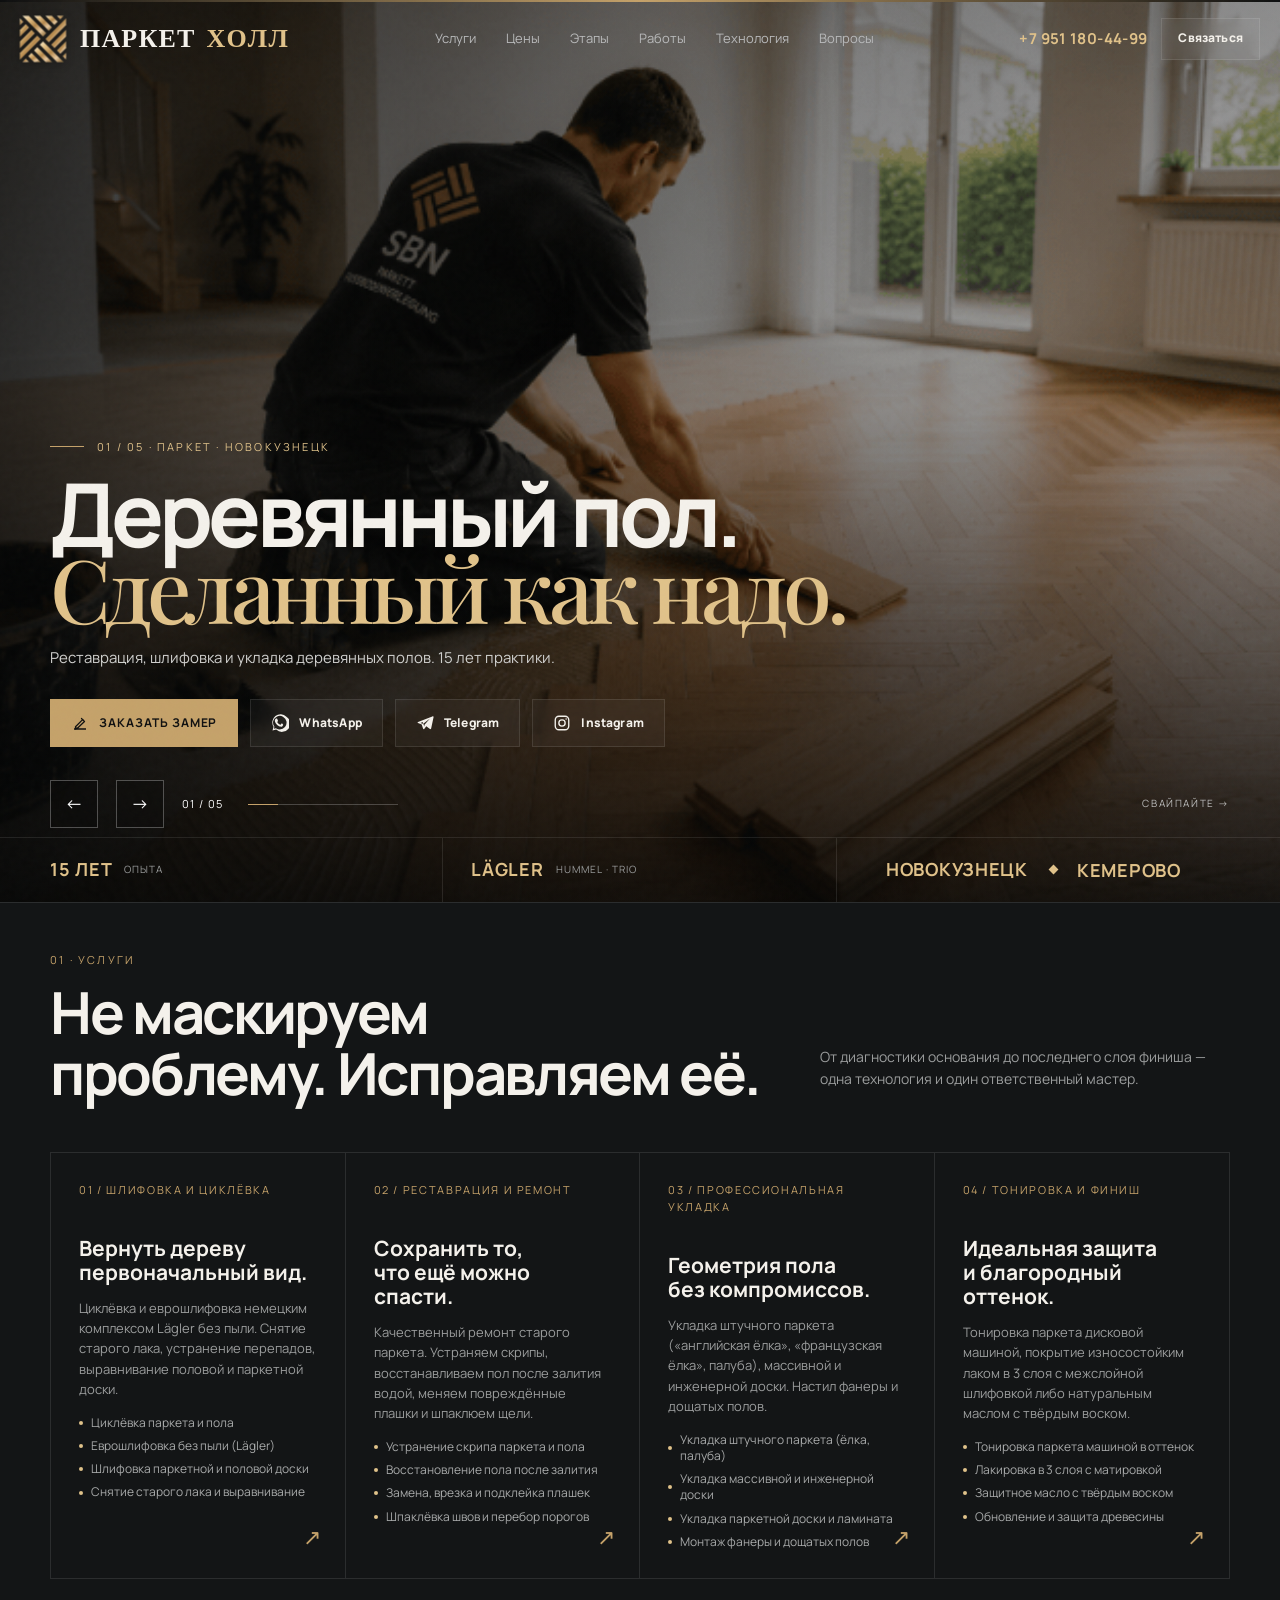
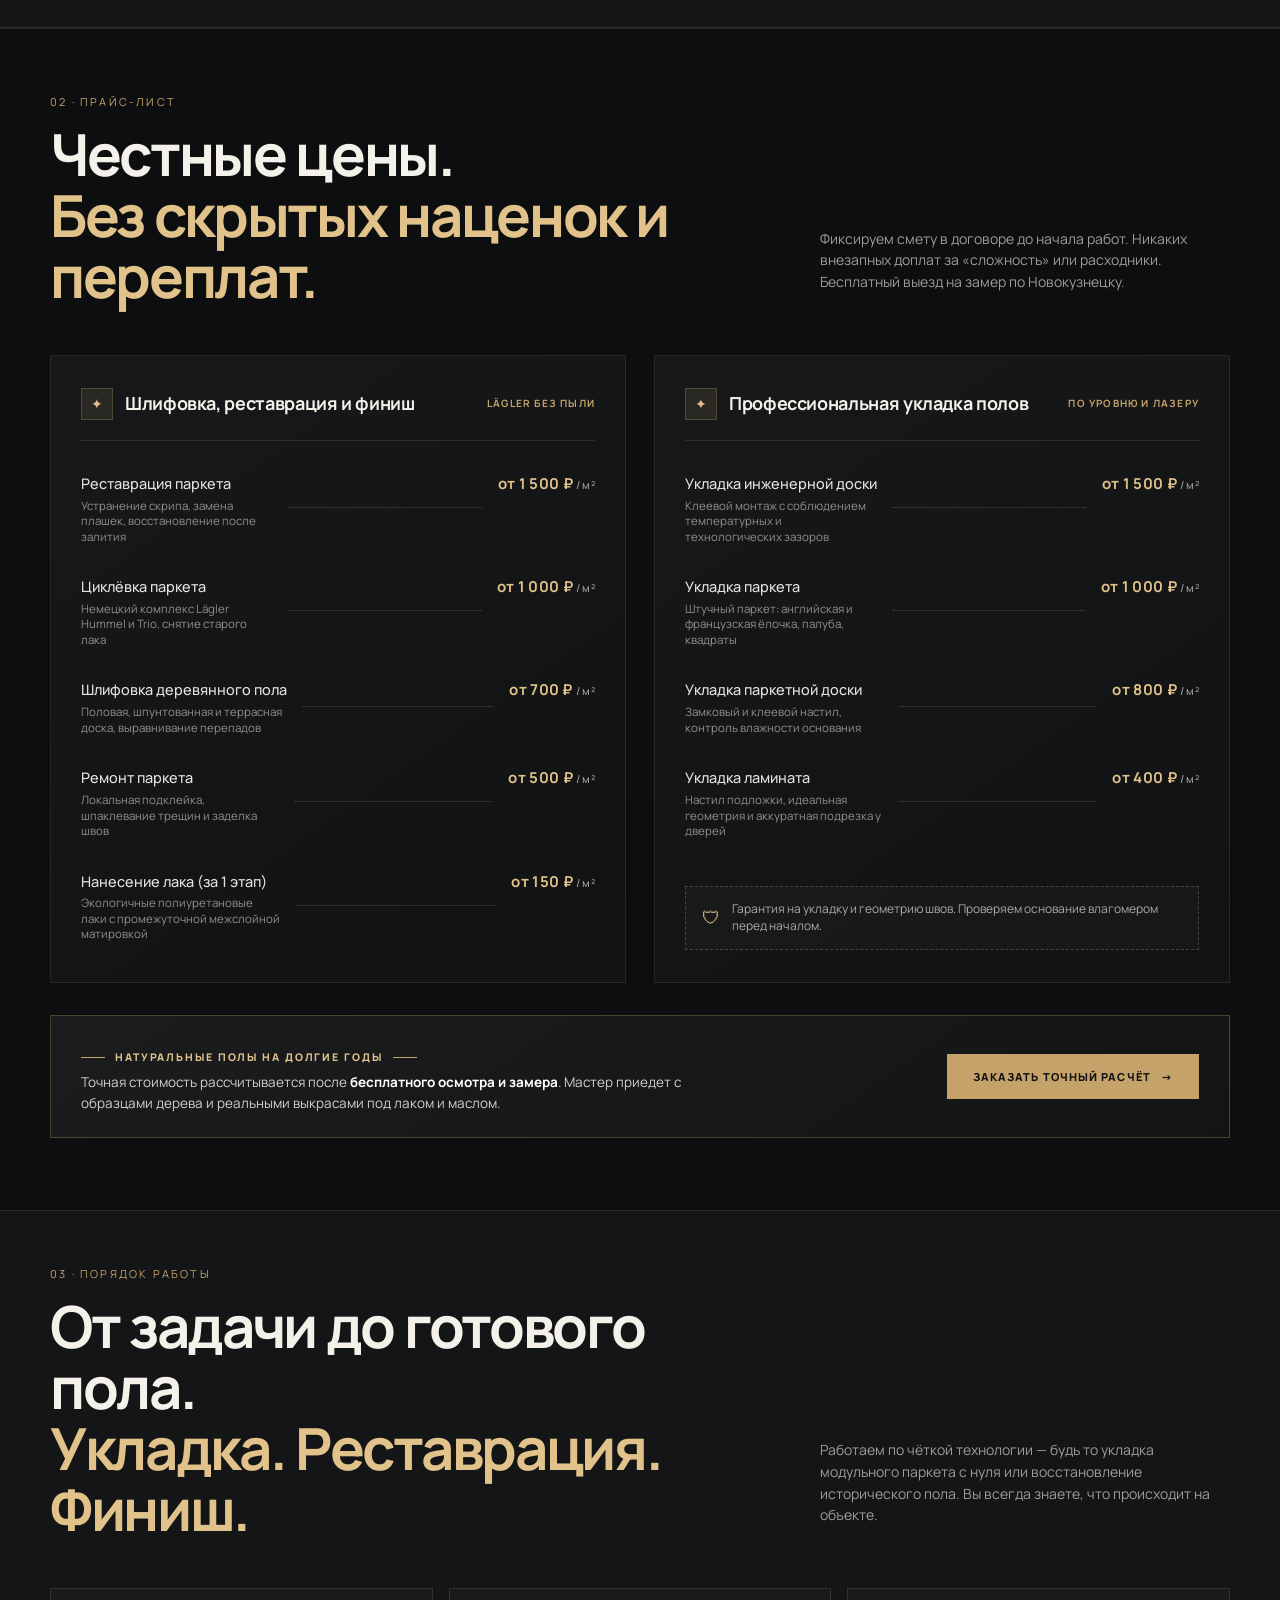
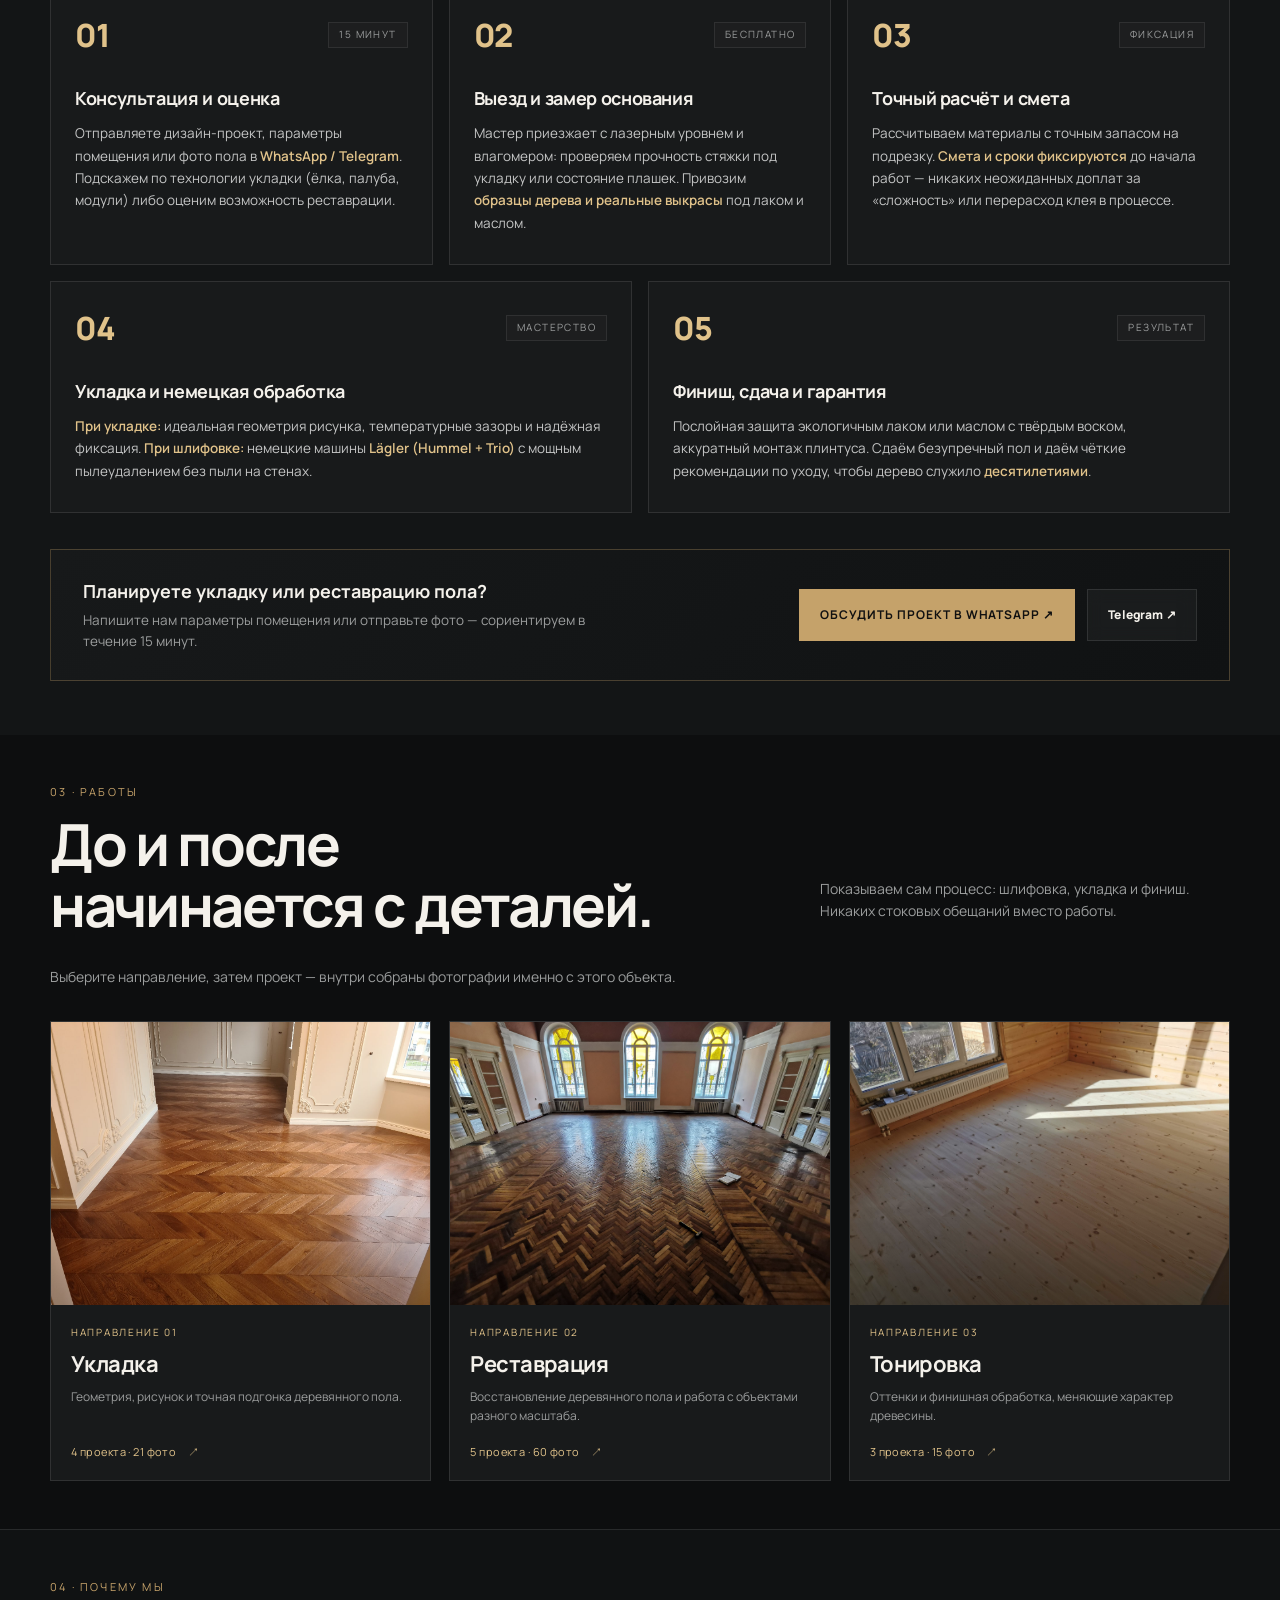
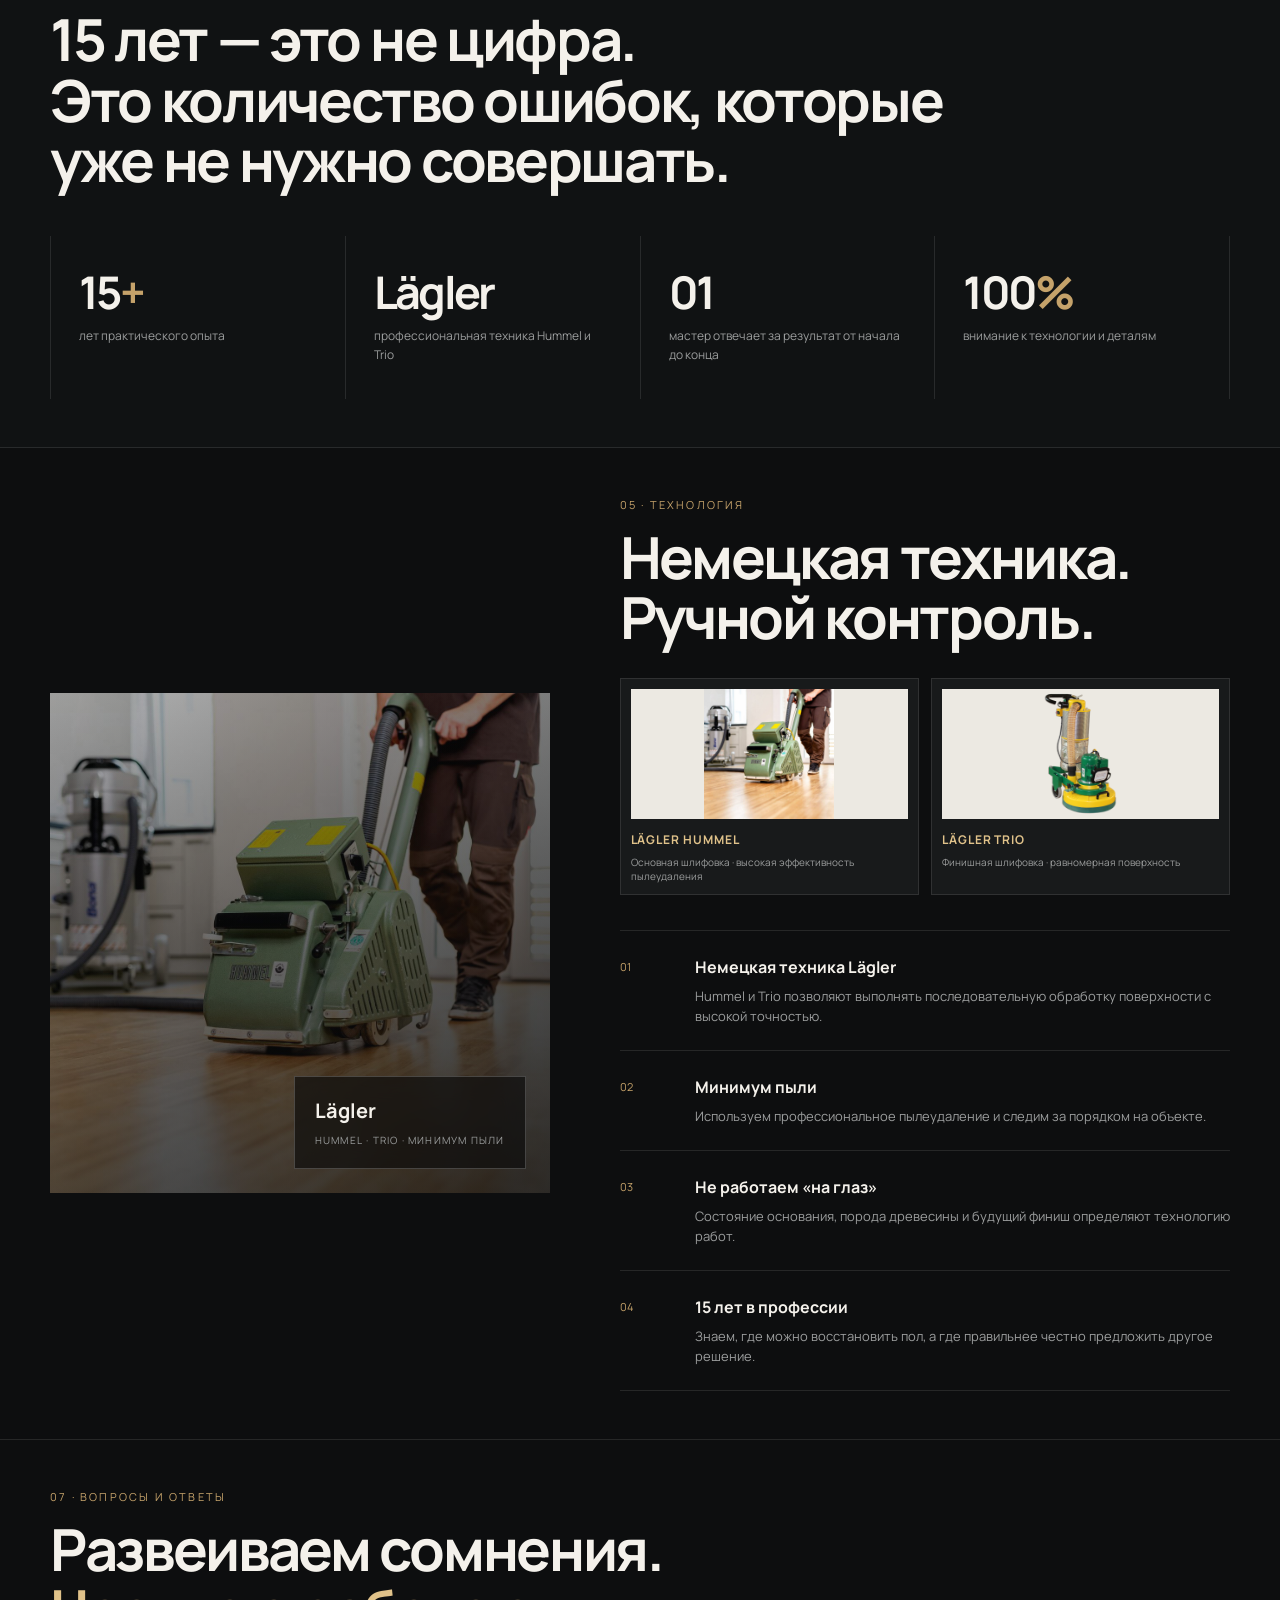
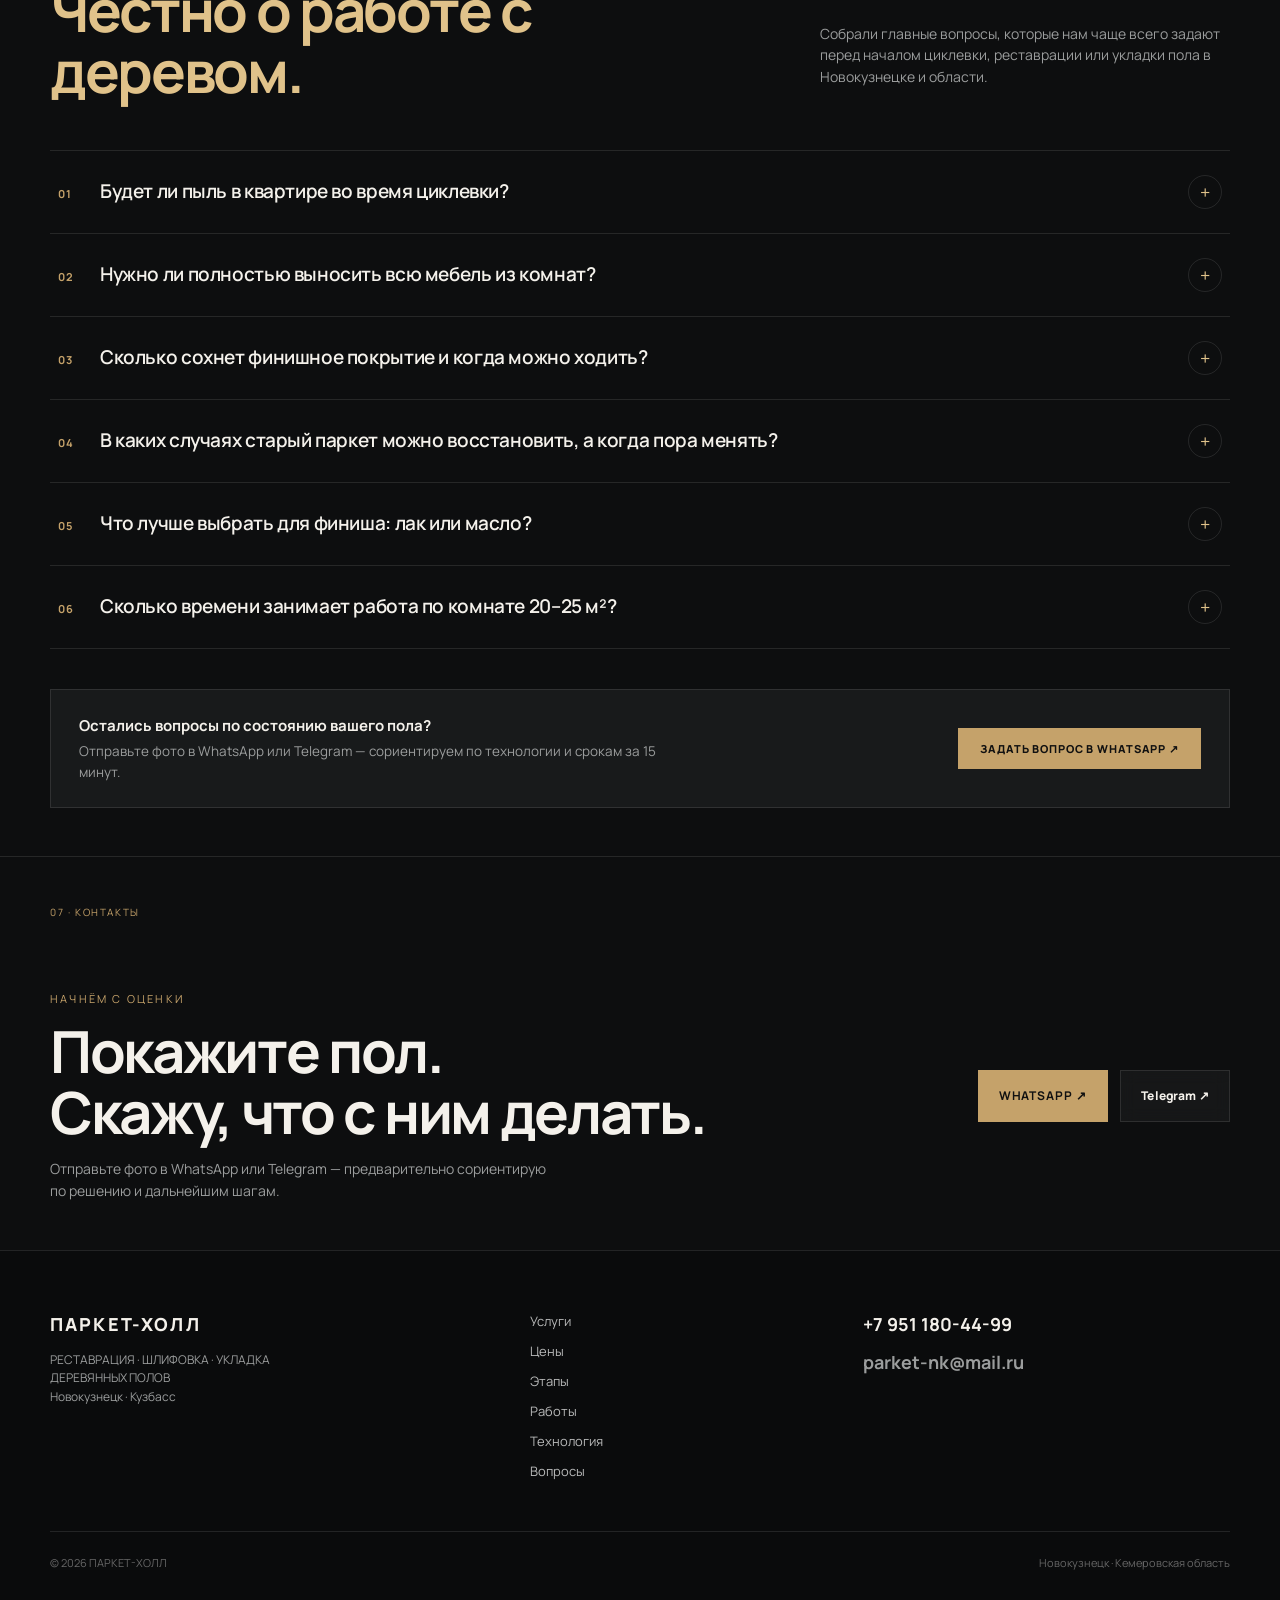
==== commit 92983ea7: "Add Prices section with transparent rates, dotted leaders and guarantee banner" ====
--- a/index.html
+++ b/index.html
@@ -754,6 +754,249 @@
   ]
 }
 </script>
+
+<style id="pricing-styles">
+/* PRICING SECTION */
+.pricing-section {
+  background: var(--bg);
+  border-top: 1px solid var(--line);
+  padding: 64px 0 72px;
+  position: relative;
+}
+.pricing-section .price-accent {
+  color: var(--gold2);
+  font-weight: 700;
+}
+.pricing-grid {
+  display: grid;
+  grid-template-columns: 1fr 1fr;
+  gap: 28px;
+  margin-top: 40px;
+}
+.price-card {
+  background: linear-gradient(145deg, #161819 0%, #101213 100%);
+  border: 1px solid rgba(255, 255, 255, 0.08);
+  padding: 32px 30px;
+  position: relative;
+  transition: border-color .3s ease, box-shadow .3s ease, transform .3s ease;
+  display: flex;
+  flex-direction: column;
+}
+.price-card:hover {
+  border-color: rgba(197, 162, 106, 0.45);
+  box-shadow: 0 16px 40px rgba(0, 0, 0, 0.45), 0 0 20px rgba(197, 162, 106, 0.08);
+  transform: translateY(-3px);
+}
+.price-card-header {
+  display: flex;
+  align-items: center;
+  justify-content: space-between;
+  gap: 16px;
+  padding-bottom: 20px;
+  border-bottom: 1px solid var(--line);
+  margin-bottom: 22px;
+}
+.price-card-title {
+  display: flex;
+  align-items: center;
+  gap: 12px;
+}
+.price-card-icon {
+  width: 32px;
+  height: 32px;
+  display: grid;
+  place-items: center;
+  color: var(--gold2);
+  background: rgba(197, 162, 106, 0.12);
+  border: 1px solid rgba(197, 162, 106, 0.25);
+  font-size: 14px;
+}
+.price-card-title h3 {
+  font-size: 18px;
+  font-weight: 700;
+  letter-spacing: -.02em;
+  margin: 0;
+  color: var(--text);
+}
+.price-card-badge {
+  font-size: 10px;
+  letter-spacing: .12em;
+  text-transform: uppercase;
+  color: var(--gold);
+  font-weight: 700;
+}
+.price-list {
+  display: flex;
+  flex-direction: column;
+  gap: 14px;
+  flex: 1;
+}
+.price-item {
+  display: flex;
+  align-items: baseline;
+  gap: 12px;
+  padding: 8px 10px;
+  margin: 0 -10px;
+  border-radius: 2px;
+  transition: background .2s ease;
+  cursor: pointer;
+}
+.price-item:hover {
+  background: rgba(255, 255, 255, 0.035);
+}
+.price-name {
+  font-size: 14.5px;
+  font-weight: 500;
+  color: #e5e3de;
+  white-space: nowrap;
+  flex-shrink: 0;
+}
+.price-leader {
+  flex: 1;
+  border-bottom: 1px dotted rgba(255, 255, 255, 0.22);
+  margin: 0 4px;
+  min-width: 20px;
+  height: 1px;
+  align-self: center;
+}
+.price-value {
+  font-size: 15px;
+  font-weight: 700;
+  color: var(--gold2);
+  white-space: nowrap;
+  letter-spacing: .02em;
+}
+.price-unit {
+  font-size: 11px;
+  font-weight: 500;
+  color: var(--muted);
+  margin-left: 3px;
+}
+.price-desc {
+  display: block;
+  font-size: 11.5px;
+  color: #8e9091;
+  margin-top: 2px;
+  line-height: 1.35;
+}
+
+/* Bottom banner inside pricing */
+.pricing-banner {
+  margin-top: 32px;
+  background: linear-gradient(145deg, #1a1c1d 0%, #121415 100%);
+  border: 1px solid rgba(197, 162, 106, 0.3);
+  padding: 24px 30px;
+  display: flex;
+  align-items: center;
+  justify-content: space-between;
+  gap: 24px;
+  flex-wrap: wrap;
+}
+.pricing-banner-text {
+  max-width: 640px;
+}
+.pricing-banner-motto {
+  display: inline-flex;
+  align-items: center;
+  gap: 10px;
+  font-size: 10.5px;
+  letter-spacing: .18em;
+  text-transform: uppercase;
+  color: var(--gold2);
+  font-weight: 800;
+  margin-bottom: 6px;
+}
+.pricing-banner-motto:before,
+.pricing-banner-motto:after {
+  content: "";
+  width: 24px;
+  height: 1px;
+  background: var(--gold);
+}
+.pricing-banner-text p {
+  margin: 0;
+  font-size: 13.5px;
+  color: #cfd0d0;
+  line-height: 1.55;
+}
+.pricing-banner-text p strong {
+  color: #fff;
+}
+.pricing-banner-action {
+  flex-shrink: 0;
+}
+.btn-price-calc {
+  display: inline-flex;
+  align-items: center;
+  justify-content: center;
+  gap: 10px;
+  padding: 14px 26px;
+  background: var(--gold);
+  color: #111;
+  font-size: 11px;
+  font-weight: 800;
+  letter-spacing: .1em;
+  text-transform: uppercase;
+  text-decoration: none;
+  transition: background .25s ease, transform .25s ease;
+  cursor: pointer;
+}
+.btn-price-calc:hover {
+  background: var(--gold2);
+  transform: translateY(-2px);
+}
+
+@media(max-width: 900px) {
+  .pricing-grid {
+    grid-template-columns: 1fr;
+    gap: 20px;
+    margin-top: 30px;
+  }
+  .pricing-banner {
+    flex-direction: column;
+    align-items: stretch;
+    padding: 20px;
+    gap: 18px;
+  }
+  .btn-price-calc {
+    width: 100%;
+    min-height: 48px;
+  }
+}
+@media(max-width: 640px) {
+  .pricing-section {
+    padding: 48px 0;
+  }
+  .price-card {
+    padding: 24px 18px;
+  }
+  .price-card-header {
+    margin-bottom: 16px;
+    padding-bottom: 16px;
+  }
+  .price-card-title h3 {
+    font-size: 16px;
+  }
+  .price-item {
+    flex-wrap: wrap;
+    gap: 4px 8px;
+    padding: 6px 4px;
+    margin: 0;
+  }
+  .price-name {
+    font-size: 13.5px;
+    white-space: normal;
+  }
+  .price-leader {
+    display: none;
+  }
+  .price-value {
+    margin-left: auto;
+    font-size: 14px;
+  }
+}
+</style>
+
 </head>
 <body>
 <div class="scrollbar" id="scrollbar"></div>
@@ -851,9 +1094,10 @@
 
 
 
+
 <div class="logo"><a class="logo-brand" href="#" aria-label="ПАРКЕТ-ХОЛЛ"><span class="logo-mark-image" aria-hidden="true"></span><span class="logo-wordmark" aria-hidden="true"><span class="logo-word"><span class="logo-letter">П</span><span class="logo-letter">А</span><span class="logo-letter">Р</span><span class="logo-letter">К</span><span class="logo-letter">Е</span><span class="logo-letter">Т</span></span><span class="logo-word"><span class="logo-letter">Х</span><span class="logo-letter">О</span><span class="logo-letter">Л</span><span class="logo-letter">Л</span></span></span></a><a class="logo-instagram" href="https://www.instagram.com/parket.nk/" target="_blank" rel="noopener noreferrer" aria-label="Instagram @parket.nk"><span class="ig-icon" aria-hidden="true"><svg viewBox="0 0 24 24"><rect x="3" y="3" width="18" height="18" rx="5" fill="none" stroke="currentColor" stroke-width="1.8"/><circle cx="12" cy="12" r="4.2" fill="none" stroke="currentColor" stroke-width="1.8"/><circle cx="17.5" cy="6.7" r="1" fill="currentColor"/></svg></span></a></div>
   <nav class="nav">
-   <a href="#services">Услуги</a><a href="#steps">Этапы</a><a href="#works">Работы</a><a href="#technology">Технология</a><a href="#faq">Вопросы</a>
+   <a href="#services">Услуги</a><a href="#prices">Цены</a><a href="#steps">Этапы</a><a href="#works">Работы</a><a href="#technology">Технология</a><a href="#faq">Вопросы</a>
   </nav>
   <div class="header-contact">
    <a class="header-phone" href="tel:+79511804499">+7 951 180-44-99</a>
@@ -990,11 +1234,154 @@
  </div>
 </section>
 
+
+<section class="section pricing-section" id="prices">
+ <div class="container">
+  <div class="section-head reveal">
+   <div>
+    <div class="kicker">02 · Прайс-лист</div>
+    <h2>Честные цены.<br><span class="price-accent">Без скрытых наценок и переплат.</span></h2>
+   </div>
+   <p class="section-intro">Фиксируем смету в договоре до начала работ. Никаких внезапных доплат за «сложность» или расходники. Бесплатный выезд на замер по Новокузнецку.</p>
+  </div>
+
+  <div class="pricing-grid reveal">
+   <!-- Карта 1: Восстановление, циклёвка и финиш -->
+   <article class="price-card">
+    <div class="price-card-header">
+     <div class="price-card-title">
+      <span class="price-card-icon" aria-hidden="true">✦</span>
+      <h3>Шлифовка, реставрация и финиш</h3>
+     </div>
+     <span class="price-card-badge">Lägler без пыли</span>
+    </div>
+
+    <div class="price-list">
+     <div class="price-item js-order-measure">
+      <div style="flex:1">
+       <span class="price-name">Реставрация паркета</span>
+       <span class="price-desc">Устранение скрипа, замена плашек, восстановление после залития</span>
+      </div>
+      <span class="price-leader"></span>
+      <span class="price-value">от 1 500 ₽<span class="price-unit">/ м²</span></span>
+     </div>
+
+     <div class="price-item js-order-measure">
+      <div style="flex:1">
+       <span class="price-name">Циклёвка паркета</span>
+       <span class="price-desc">Немецкий комплекс Lägler Hummel и Trio, снятие старого лака</span>
+      </div>
+      <span class="price-leader"></span>
+      <span class="price-value">от 1 000 ₽<span class="price-unit">/ м²</span></span>
+     </div>
+
+     <div class="price-item js-order-measure">
+      <div style="flex:1">
+       <span class="price-name">Шлифовка деревянного пола</span>
+       <span class="price-desc">Половая, шпунтованная и террасная доска, выравнивание перепадов</span>
+      </div>
+      <span class="price-leader"></span>
+      <span class="price-value">от 700 ₽<span class="price-unit">/ м²</span></span>
+     </div>
+
+     <div class="price-item js-order-measure">
+      <div style="flex:1">
+       <span class="price-name">Ремонт паркета</span>
+       <span class="price-desc">Локальная подклейка, шпаклевание трещин и заделка швов</span>
+      </div>
+      <span class="price-leader"></span>
+      <span class="price-value">от 500 ₽<span class="price-unit">/ м²</span></span>
+     </div>
+
+     <div class="price-item js-order-measure">
+      <div style="flex:1">
+       <span class="price-name">Нанесение лака (за 1 этап)</span>
+       <span class="price-desc">Экологичные полиуретановые лаки с промежуточной межслойной матировкой</span>
+      </div>
+      <span class="price-leader"></span>
+      <span class="price-value">от 150 ₽<span class="price-unit">/ м²</span></span>
+     </div>
+    </div>
+   </article>
+
+   <!-- Карта 2: Профессиональная укладка -->
+   <article class="price-card">
+    <div class="price-card-header">
+     <div class="price-card-title">
+      <span class="price-card-icon" aria-hidden="true">✦</span>
+      <h3>Профессиональная укладка полов</h3>
+     </div>
+     <span class="price-card-badge">По уровню и лазеру</span>
+    </div>
+
+    <div class="price-list">
+     <div class="price-item js-order-measure">
+      <div style="flex:1">
+       <span class="price-name">Укладка инженерной доски</span>
+       <span class="price-desc">Клеевой монтаж с соблюдением температурных и технологических зазоров</span>
+      </div>
+      <span class="price-leader"></span>
+      <span class="price-value">от 1 500 ₽<span class="price-unit">/ м²</span></span>
+     </div>
+
+     <div class="price-item js-order-measure">
+      <div style="flex:1">
+       <span class="price-name">Укладка паркета</span>
+       <span class="price-desc">Штучный паркет: английская и французская ёлочка, палуба, квадраты</span>
+      </div>
+      <span class="price-leader"></span>
+      <span class="price-value">от 1 000 ₽<span class="price-unit">/ м²</span></span>
+     </div>
+
+     <div class="price-item js-order-measure">
+      <div style="flex:1">
+       <span class="price-name">Укладка паркетной доски</span>
+       <span class="price-desc">Замковый и клеевой настил, контроль влажности основания</span>
+      </div>
+      <span class="price-leader"></span>
+      <span class="price-value">от 800 ₽<span class="price-unit">/ м²</span></span>
+     </div>
+
+     <div class="price-item js-order-measure">
+      <div style="flex:1">
+       <span class="price-name">Укладка ламината</span>
+       <span class="price-desc">Настил подложки, идеальная геометрия и аккуратная подрезка у дверей</span>
+      </div>
+      <span class="price-leader"></span>
+      <span class="price-value">от 400 ₽<span class="price-unit">/ м²</span></span>
+     </div>
+    </div>
+
+    <!-- Заметка о гарантии внутри карты укладки -->
+    <div style="margin-top:20px;padding:14px 16px;background:rgba(255,255,255,0.02);border:1px dashed rgba(224,194,138,0.25);display:flex;align-items:center;gap:12px">
+     <span style="color:var(--gold2);font-size:18px">🛡</span>
+     <span style="font-size:12px;color:#a8aaaa;line-height:1.4">Гарантия на укладку и геометрию швов. Проверяем основание влагомером перед началом.</span>
+    </div>
+   </article>
+  </div>
+
+  <!-- Нижняя плашка с девизом и вызовом замерщика -->
+  <div class="pricing-banner reveal">
+   <div class="pricing-banner-text">
+    <div class="pricing-banner-motto">Натуральные полы на долгие годы</div>
+    <p>Точная стоимость рассчитывается после <strong>бесплатного осмотра и замера</strong>. Мастер приедет с образцами дерева и реальными выкрасами под лаком и маслом.</p>
+   </div>
+   <div class="pricing-banner-action">
+    <a class="btn-price-calc js-order-measure" href="#orderModal">
+     <span>Заказать точный расчёт</span>
+     <span aria-hidden="true">→</span>
+    </a>
+   </div>
+  </div>
+ </div>
+</section>
+
+
 <section class="section steps-section" id="steps">
  <div class="container">
   <div class="section-head reveal">
    <div>
-    <div class="kicker">02 · Порядок работы</div>
+    <div class="kicker">03 · Порядок работы</div>
     <h2>От задачи до готового пола.<br><span class="steps-accent">Укладка. Реставрация. Финиш.</span></h2>
    </div>
    <p class="section-intro">Работаем по чёткой технологии — будь то укладка модульного паркета с нуля или восстановление исторического пола. Вы всегда знаете, что происходит на объекте.</p>
@@ -1114,7 +1501,7 @@
  <div class="container">
   <div class="section-head reveal">
    <div>
-    <div class="kicker">06 · Вопросы и ответы</div>
+    <div class="kicker">07 · Вопросы и ответы</div>
     <h2>Развеиваем сомнения.<br><span class="faq-accent">Честно о работе с деревом.</span></h2>
    </div>
    <p class="section-intro">Собрали главные вопросы, которые нам чаще всего задают перед началом циклевки, реставрации или укладки пола в Новокузнецке и области.</p>
@@ -1210,7 +1597,7 @@
  <div class="container">
   <div class="footer-grid">
    <div><div class="footer-brand">ПАРКЕТ-ХОЛЛ</div><div class="footer-note">РЕСТАВРАЦИЯ · ШЛИФОВКА · УКЛАДКА ДЕРЕВЯННЫХ ПОЛОВ<br>Новокузнецк · Кузбасс</div></div>
-   <div class="footer-links"><a href="#services">Услуги</a><a href="#steps">Этапы</a><a href="#works">Работы</a><a href="#technology">Технология</a><a href="#faq">Вопросы</a></div>
+   <div class="footer-links"><a href="#services">Услуги</a><a href="#prices">Цены</a><a href="#steps">Этапы</a><a href="#works">Работы</a><a href="#technology">Технология</a><a href="#faq">Вопросы</a></div>
    <div class="footer-contact">
 <a href="tel:+79511804499">+7 951 180-44-99</a><span><a href="mailto:parket-nk@mail.ru">parket-nk@mail.ru</a></span></div>
   </div>
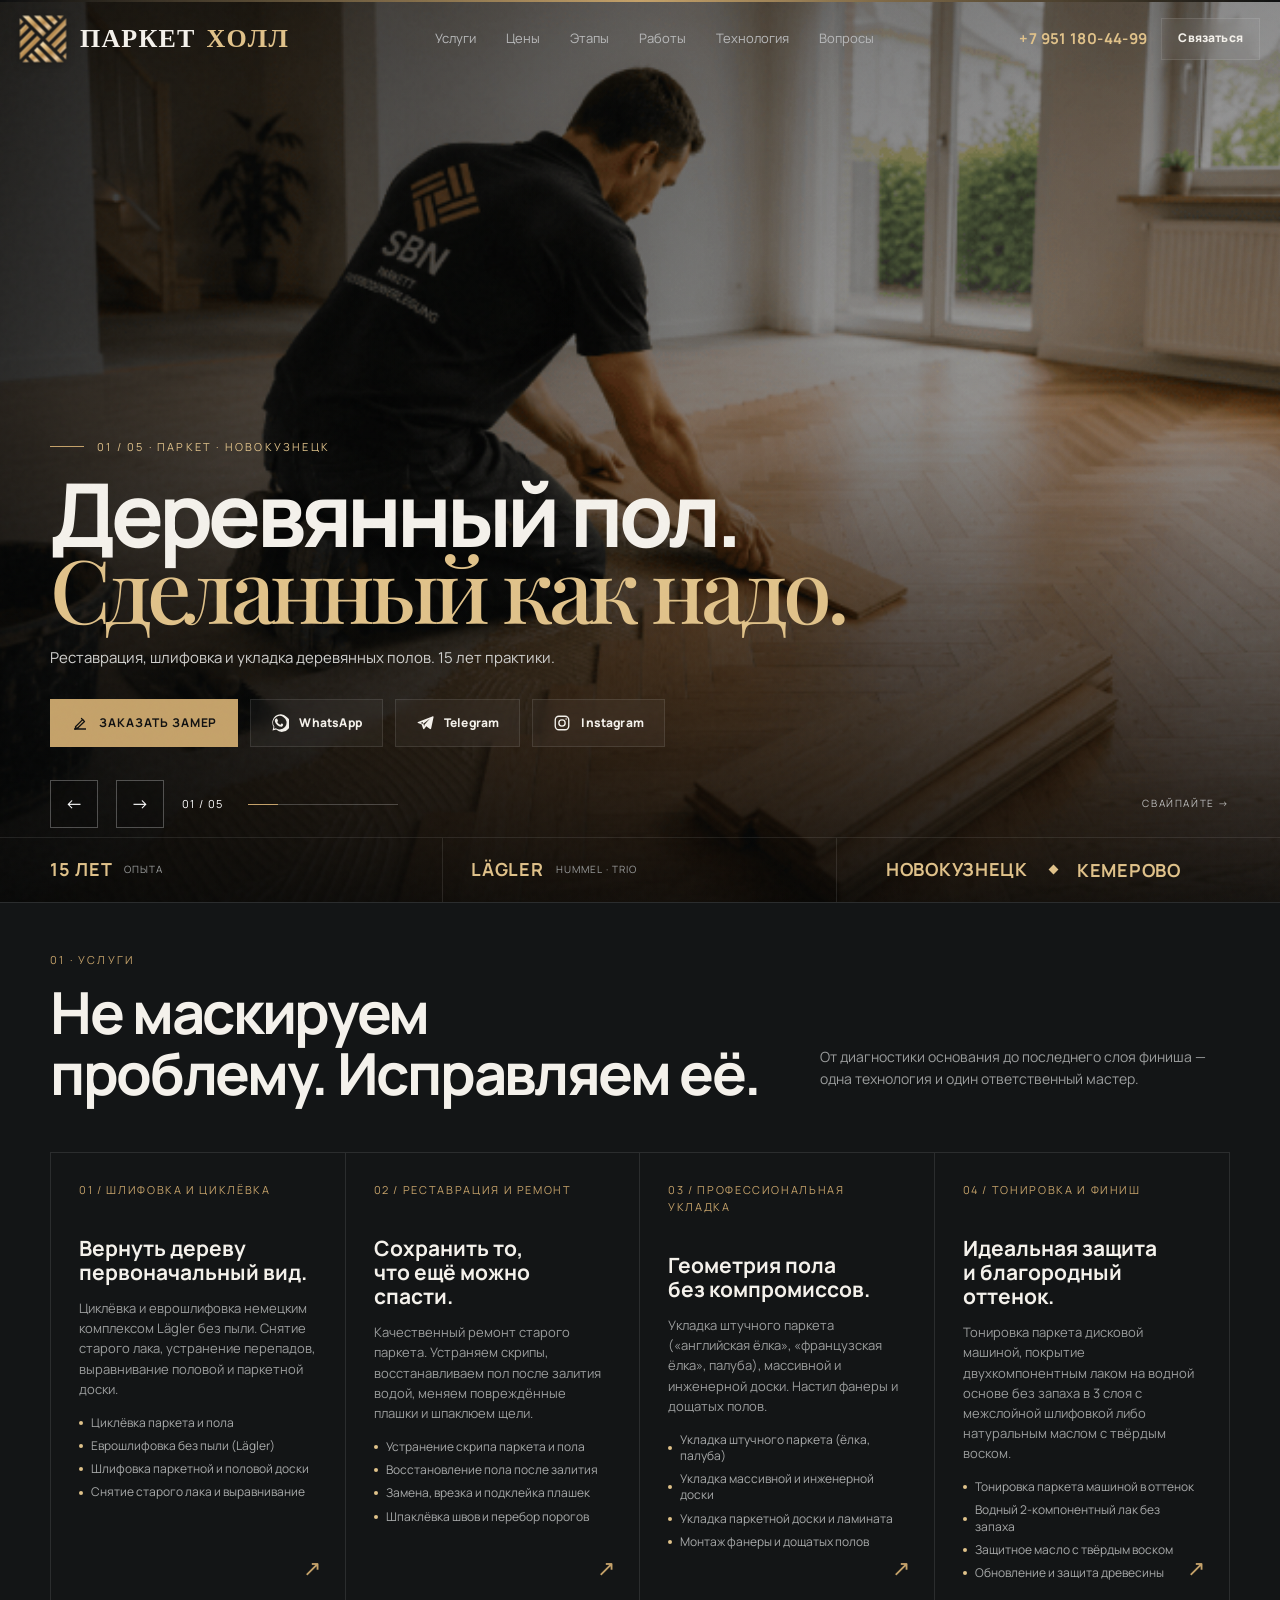
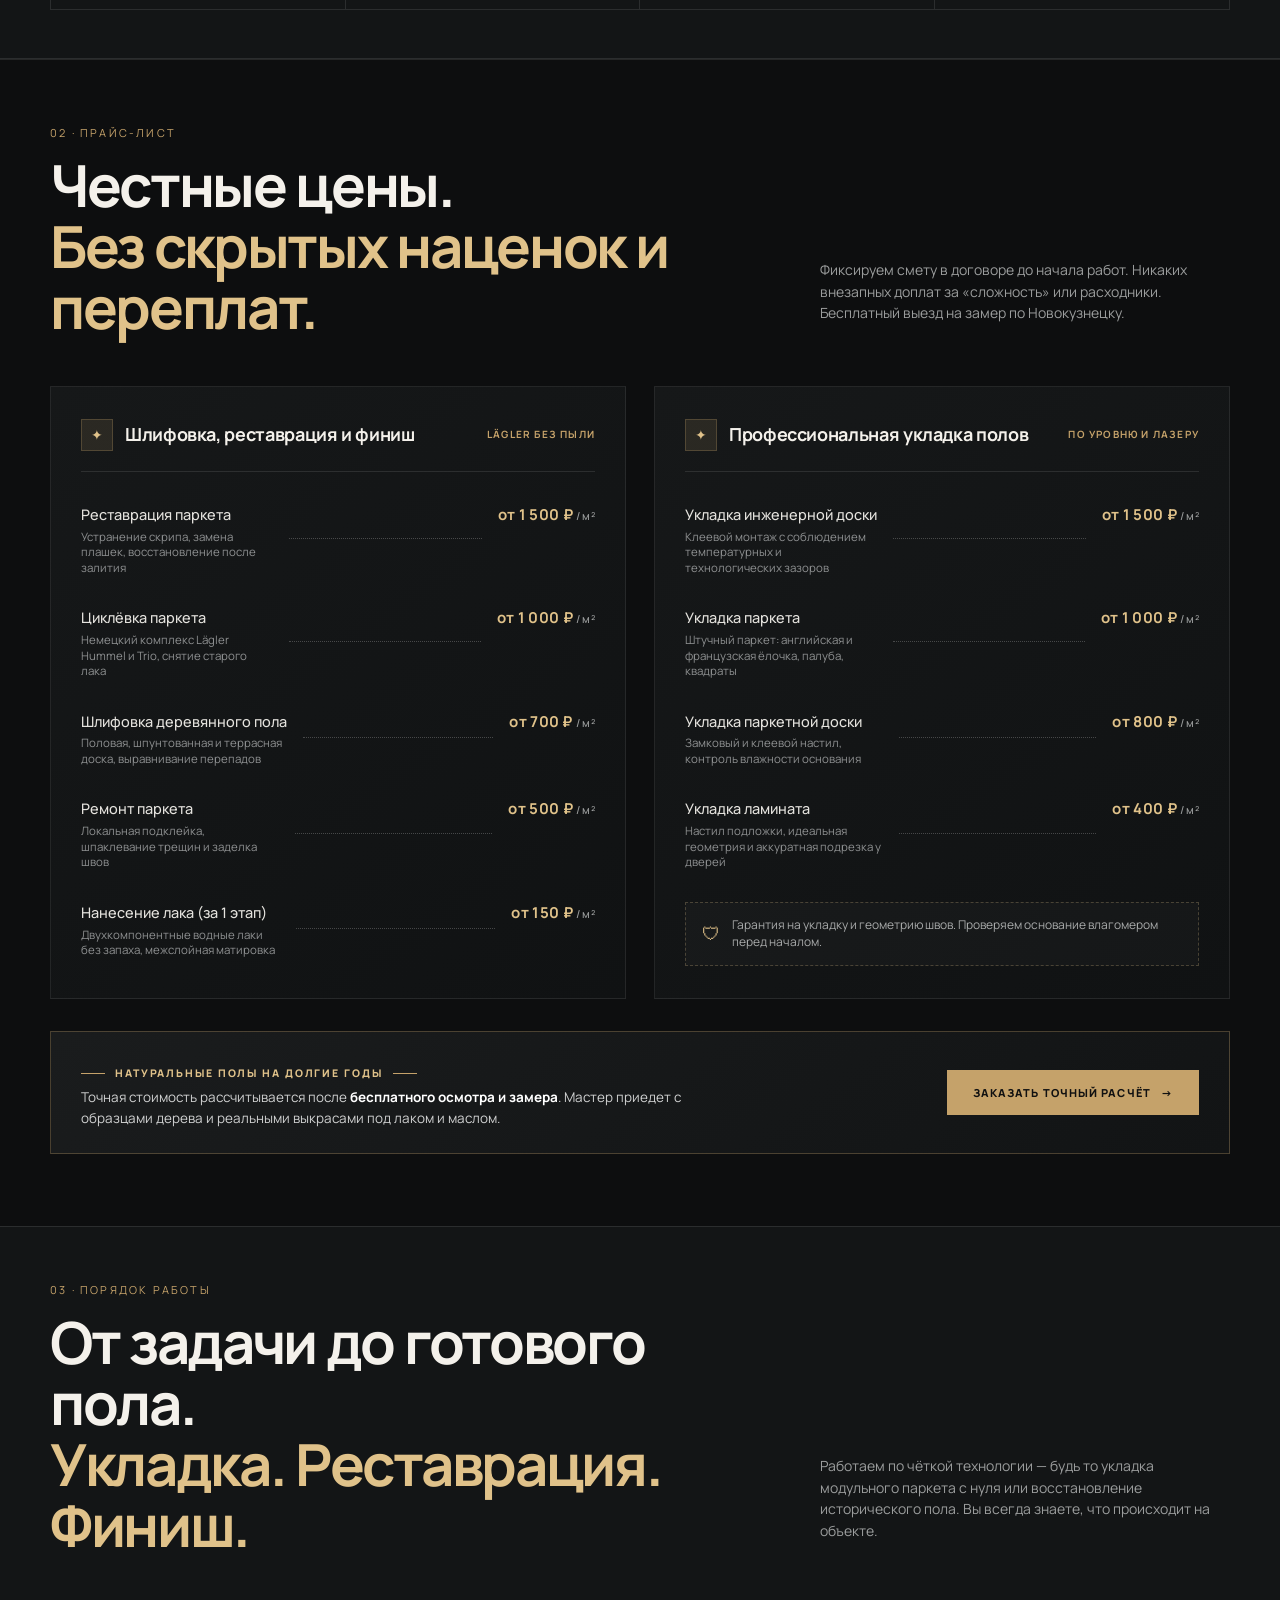
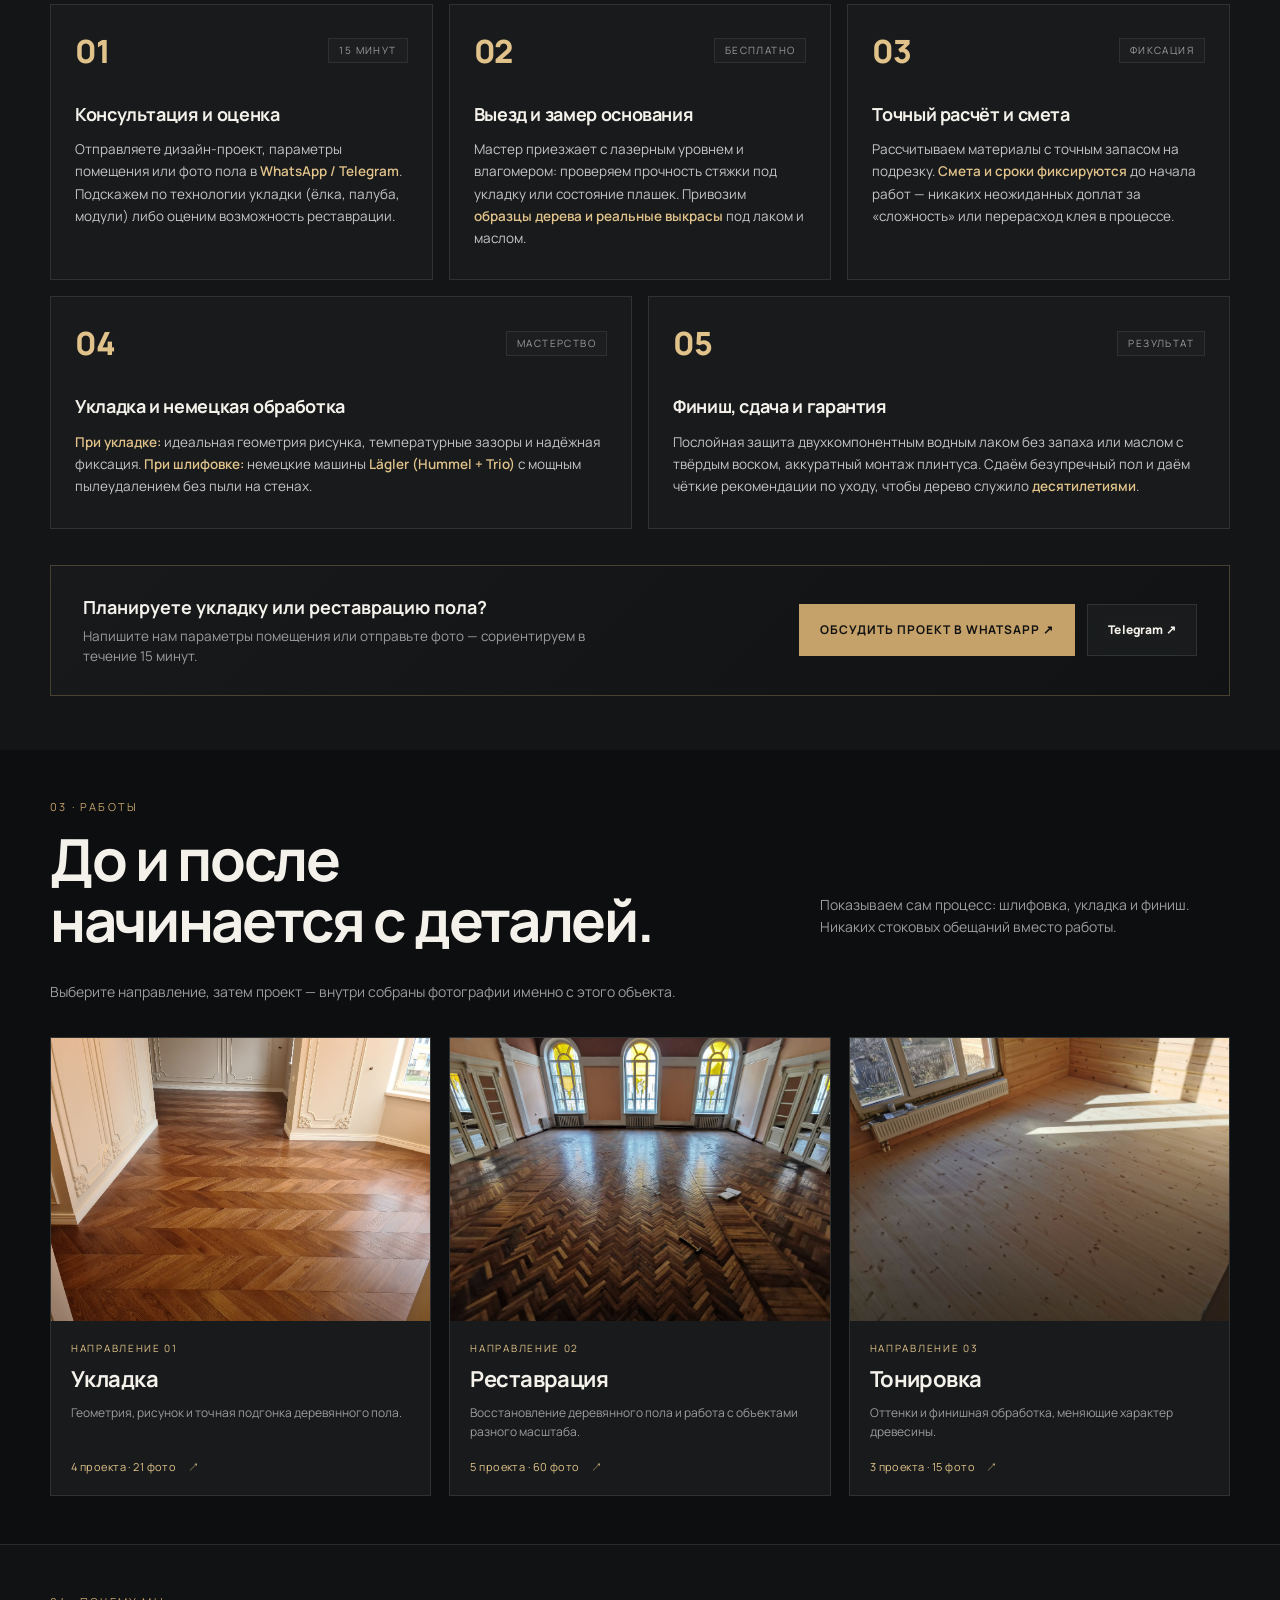
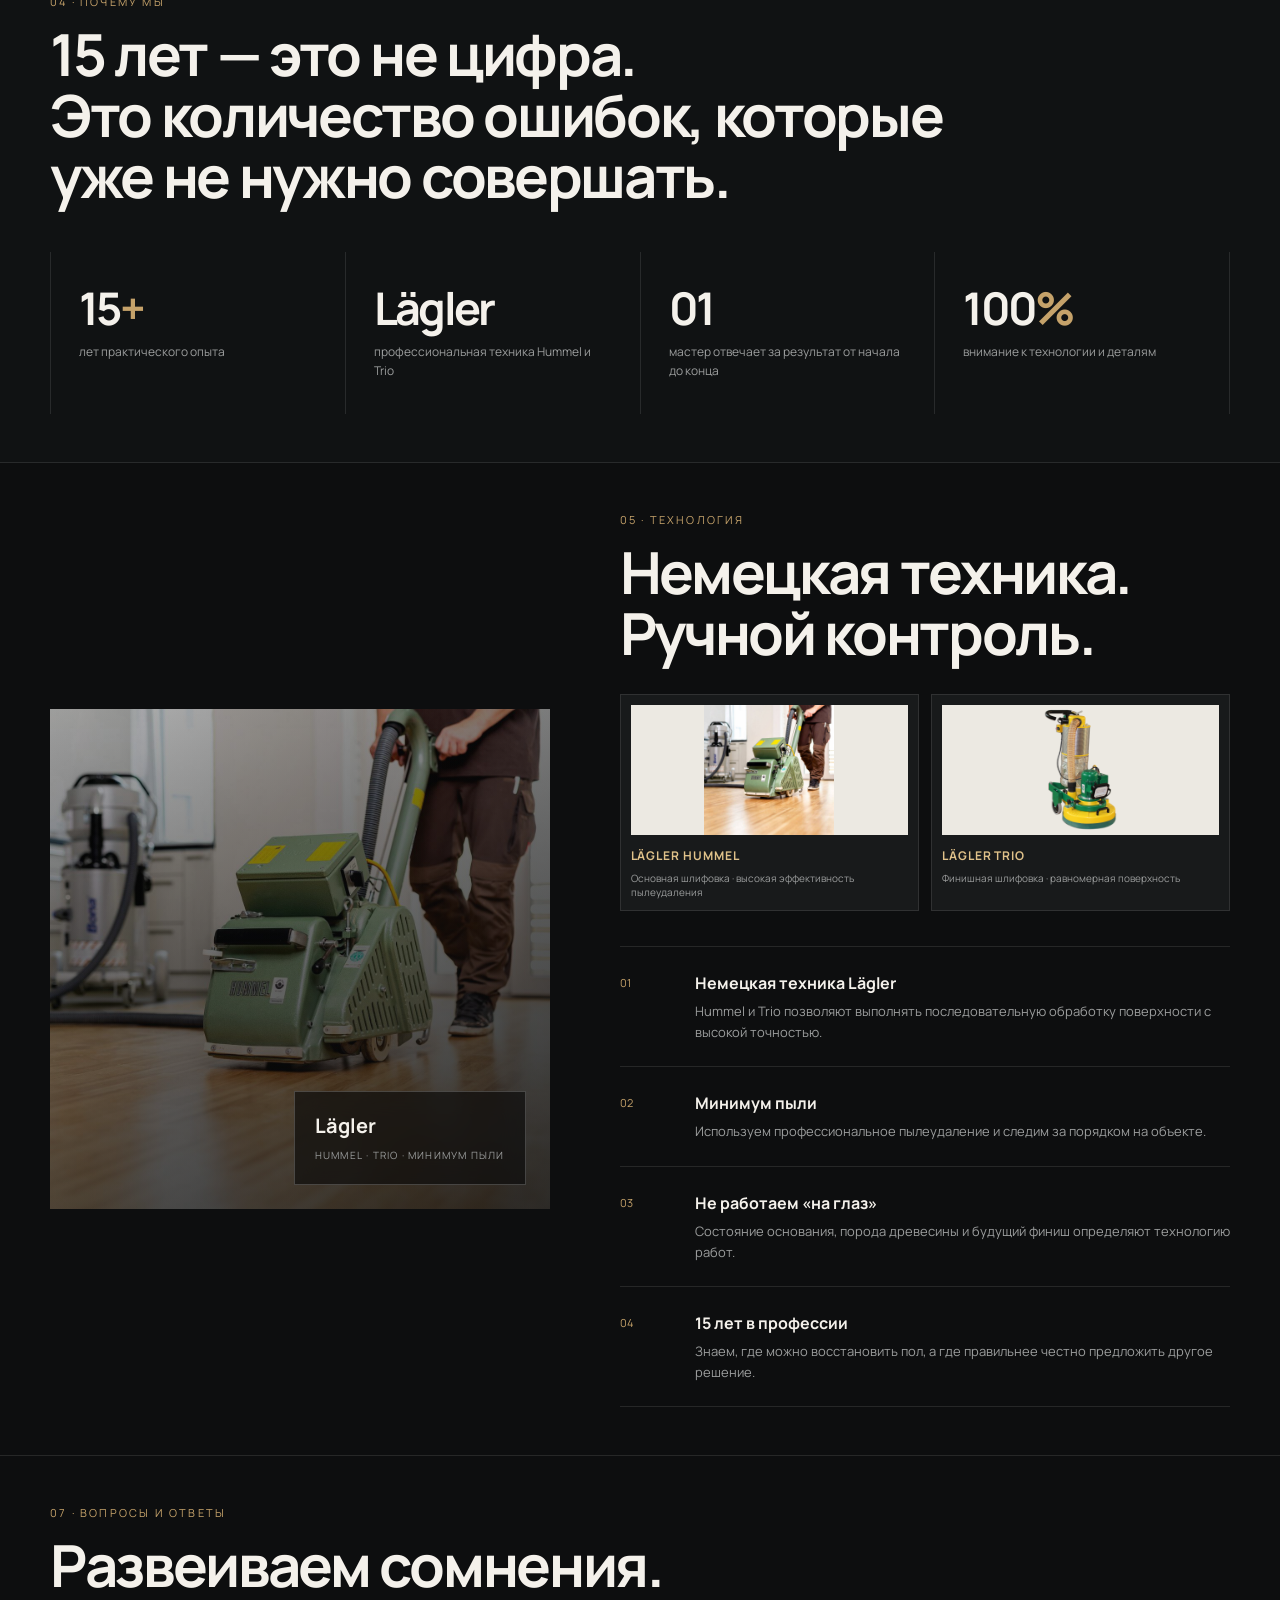
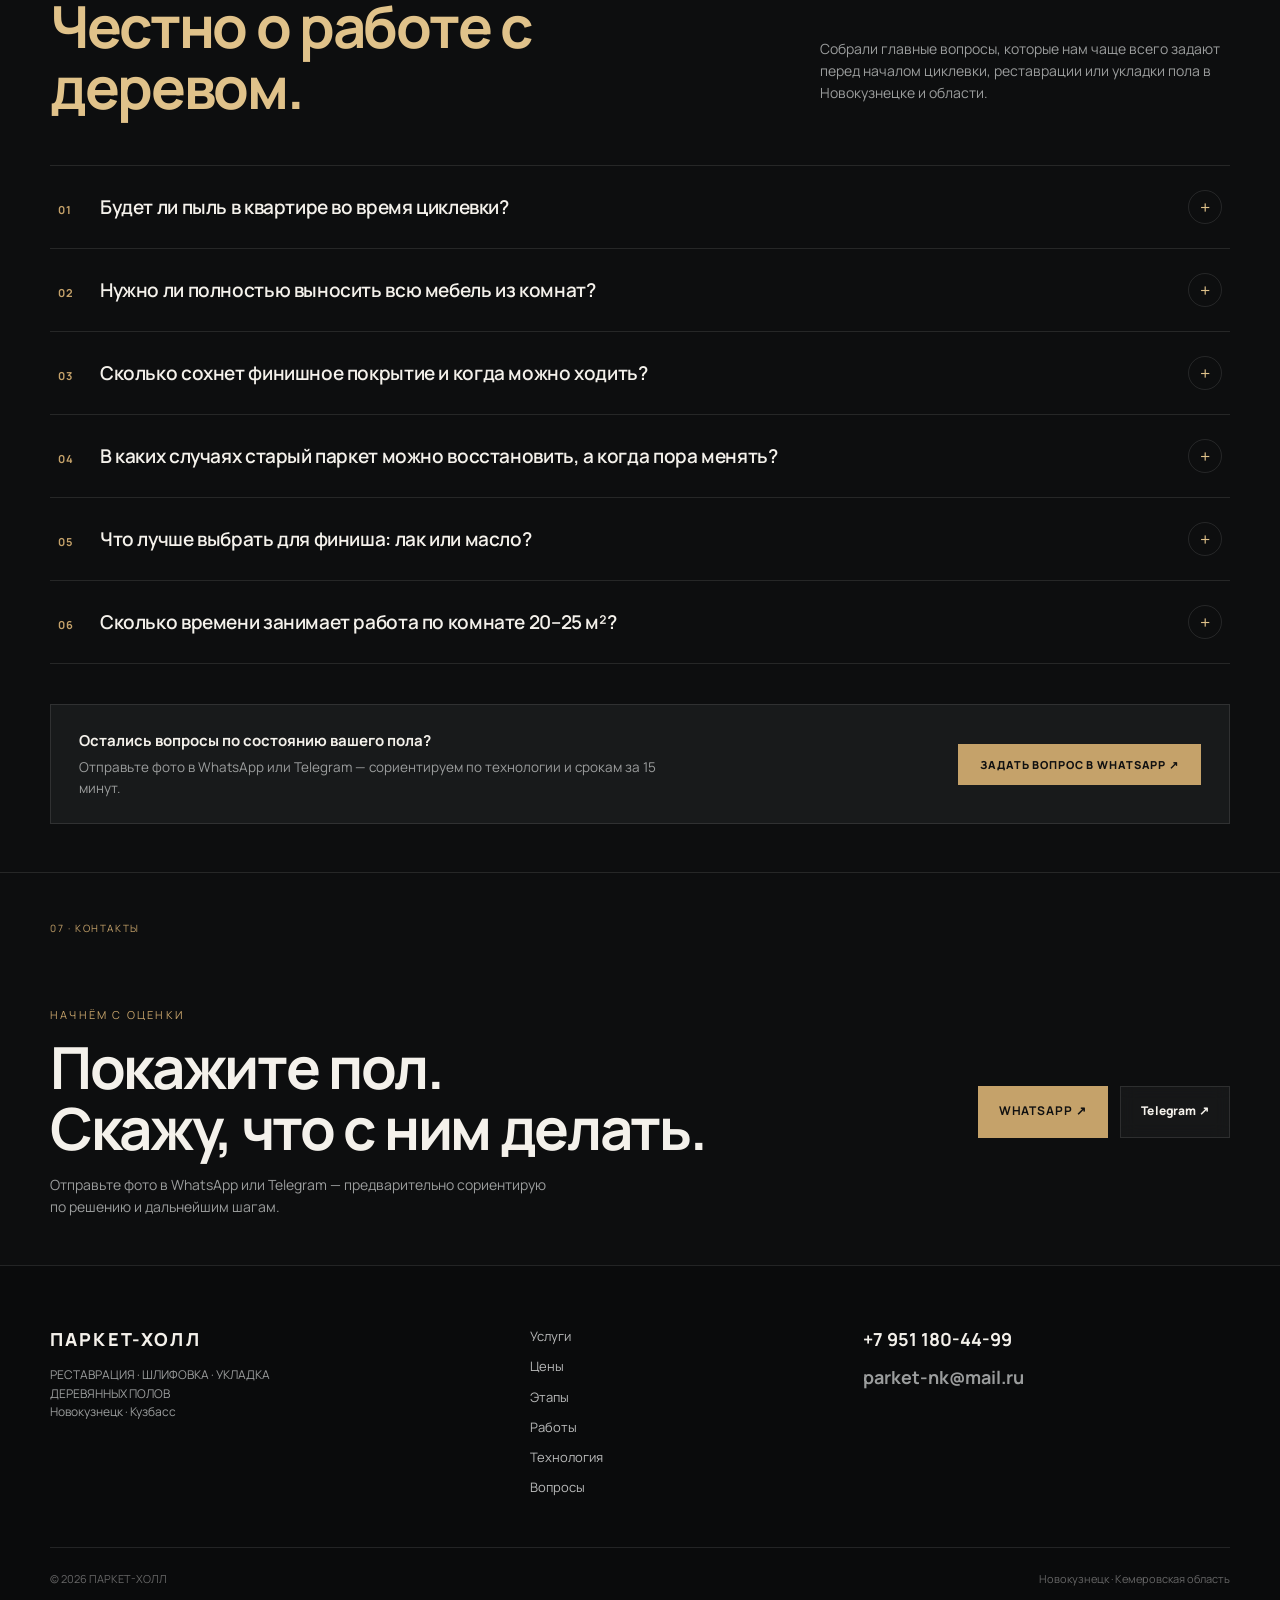
==== commit 288e83cf: "Clarify odorless two-component water-based varnishes in pricing, services, and FAQ" ====
--- a/index.html
+++ b/index.html
@@ -729,7 +729,7 @@
             "itemOffered": {
               "@type": "Service",
               "name": "Лакировка пола в 3 слоя",
-              "description": "Нанесение износостойких экологичных лаков с промежуточной межслойной матировкой."
+              "description": "Нанесение износостойких двухкомпонентных лаков на водной основе без запаха с промежуточной межслойной матировкой."
             }
           },
           {
@@ -1221,10 +1221,10 @@
    <article class="service">
     <div class="service-num">04 / ТОНИРОВКА И ФИНИШ</div>
     <h3>Идеальная защита<br>и благородный оттенок.</h3>
-    <p>Тонировка паркета дисковой машиной, покрытие износостойким лаком в 3 слоя с межслойной шлифовкой либо натуральным маслом с твёрдым воском.</p>
+    <p>Тонировка паркета дисковой машиной, покрытие двухкомпонентным лаком на водной основе без запаха в 3 слоя с межслойной шлифовкой либо натуральным маслом с твёрдым воском.</p>
     <ul class="service-tags">
      <li>Тонировка паркета машиной в оттенок</li>
-     <li>Лакировка в 3 слоя с матировкой</li>
+     <li>Водный 2-компонентный лак без запаха</li>
      <li>Защитное масло с твёрдым воском</li>
      <li>Обновление и защита древесины</li>
     </ul>
@@ -1296,7 +1296,7 @@
      <div class="price-item js-order-measure">
       <div style="flex:1">
        <span class="price-name">Нанесение лака (за 1 этап)</span>
-       <span class="price-desc">Экологичные полиуретановые лаки с промежуточной межслойной матировкой</span>
+       <span class="price-desc">Двухкомпонентные водные лаки без запаха, межслойная матировка</span>
       </div>
       <span class="price-leader"></span>
       <span class="price-value">от 150 ₽<span class="price-unit">/ м²</span></span>
@@ -1432,7 +1432,7 @@
      <span class="step-tag">Результат</span>
     </div>
     <h3>Финиш, сдача и гарантия</h3>
-    <p>Послойная защита экологичным лаком или маслом с твёрдым воском, аккуратный монтаж плинтуса. Сдаём безупречный пол и даём чёткие рекомендации по уходу, чтобы дерево служило <strong>десятилетиями</strong>.</p>
+    <p>Послойная защита двухкомпонентным водным лаком без запаха или маслом с твёрдым воском, аккуратный монтаж плинтуса. Сдаём безупречный пол и даём чёткие рекомендации по уходу, чтобы дерево служило <strong>десятилетиями</strong>.</p>
    </div>
   </div>
 
@@ -1555,7 +1555,7 @@
      <span class="faq-toggle" aria-hidden="true">+</span>
     </summary>
     <div class="faq-answer">
-     <p><strong>Лак</strong> создаёт плотную защитную плёнку, максимально прост в повседневной влажной уборке и отлично защищает от истирания. <strong>Масло с твёрдым воском</strong> глубже подчёркивает текстуру и теплоту натуральной древесины, не боится локального истирания и позволяет при необходимости обновить отдельный участок без повторной перешлифовки всей комнаты. На замер мы привозим образцы обоих покрытий.</p>
+     <p>Мы применяем <strong>двухкомпонентные полиуретановые лаки на водной основе без запаха</strong>: они полностью безопасны для жилых квартир, создают сверхпрочную плёнку, не имеют резкого химического запаха и максимально просты в повседневной влажной уборке. <strong>Масло с твёрдым воском</strong> глубже подчёркивает текстуру и теплоту натуральной древесины, не боится локального истирания и позволяет при необходимости обновить отдельный участок без повторной перешлифовки всей комнаты. На замер мы привозим образцы обоих покрытий.</p>
     </div>
    </details>
 
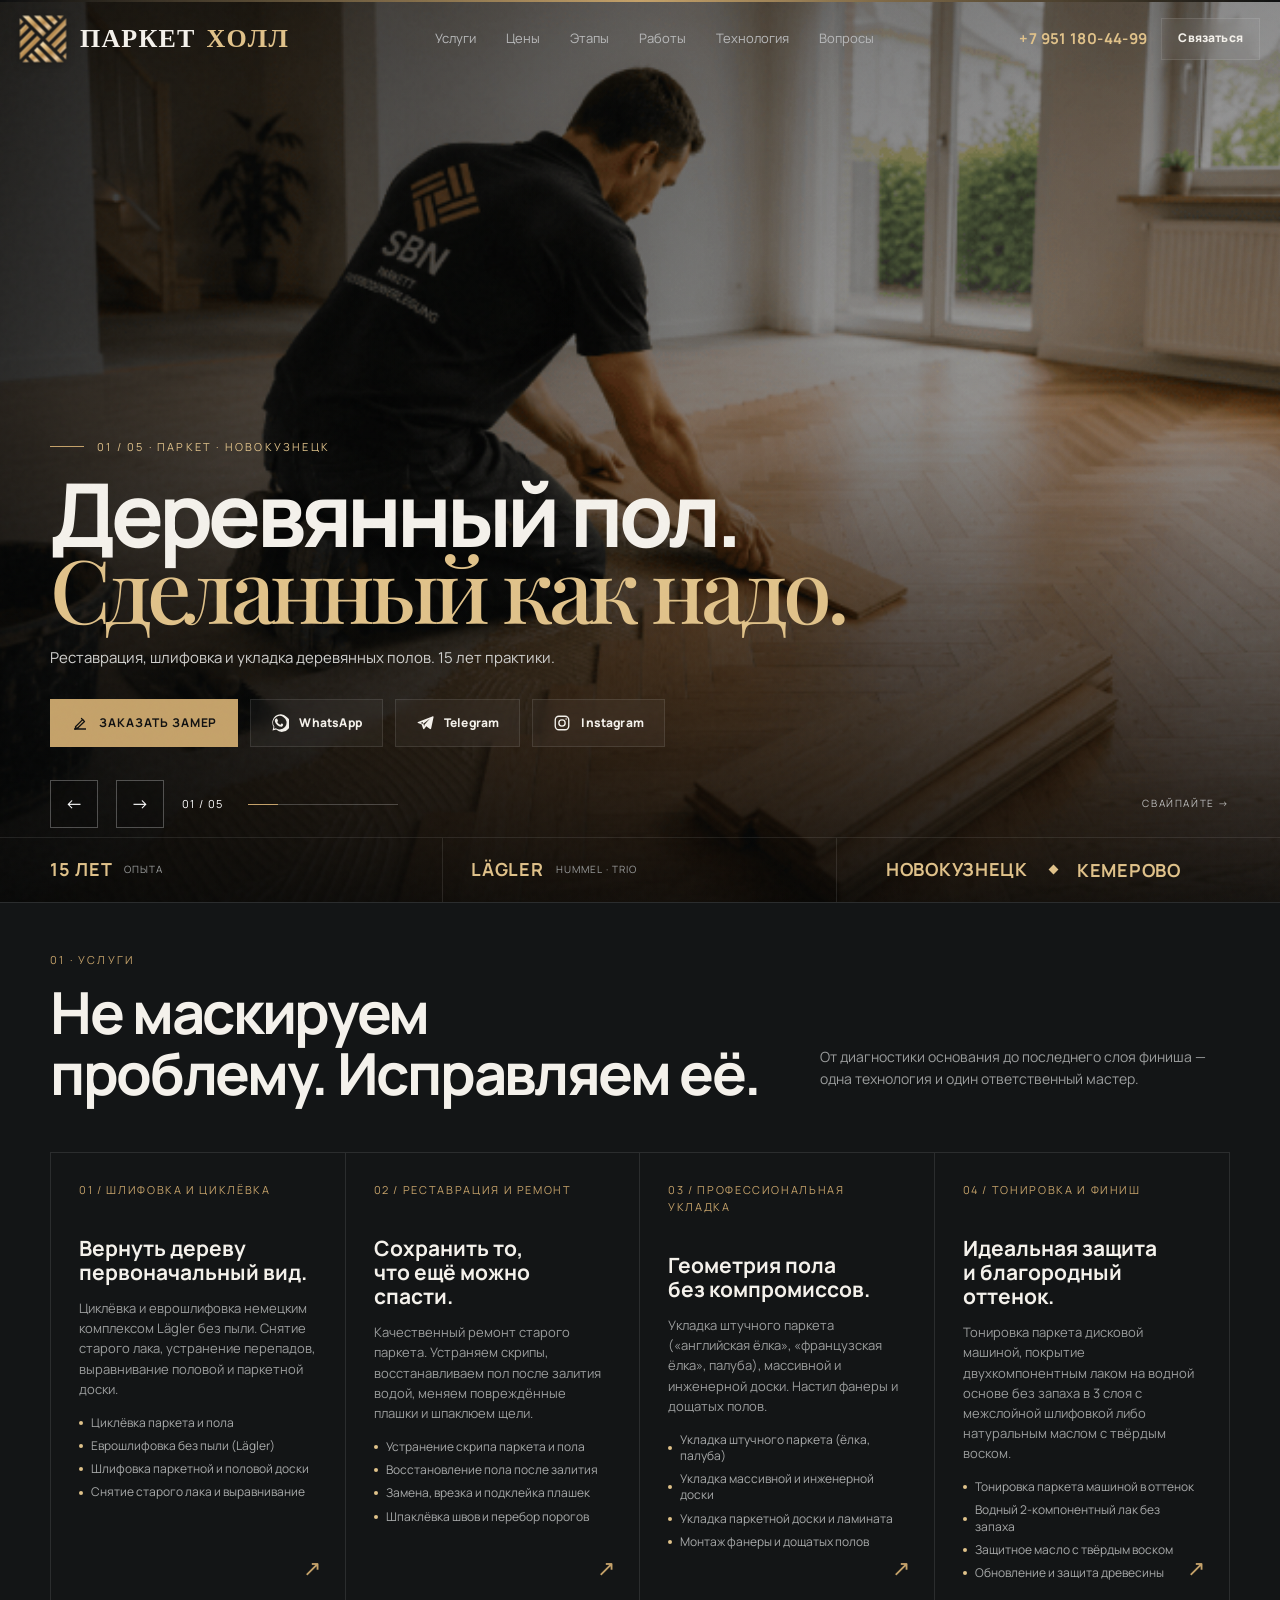
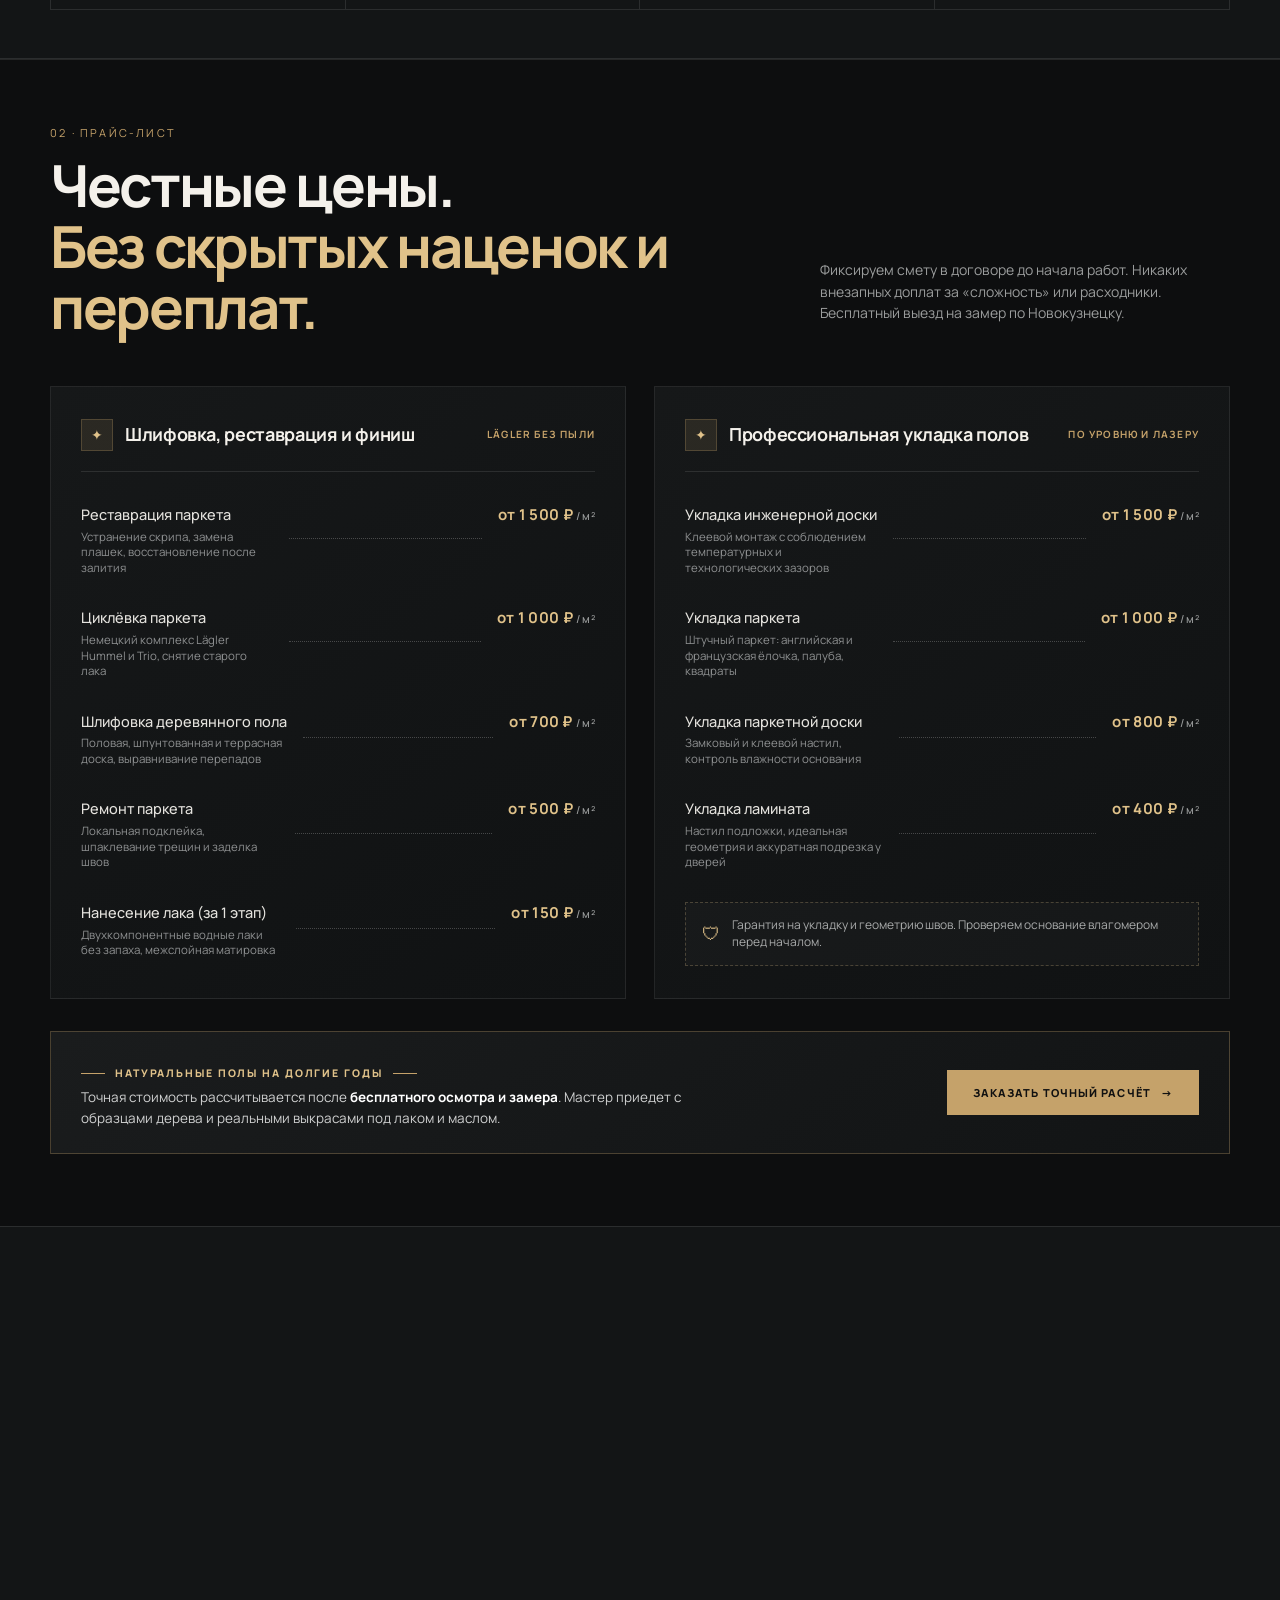
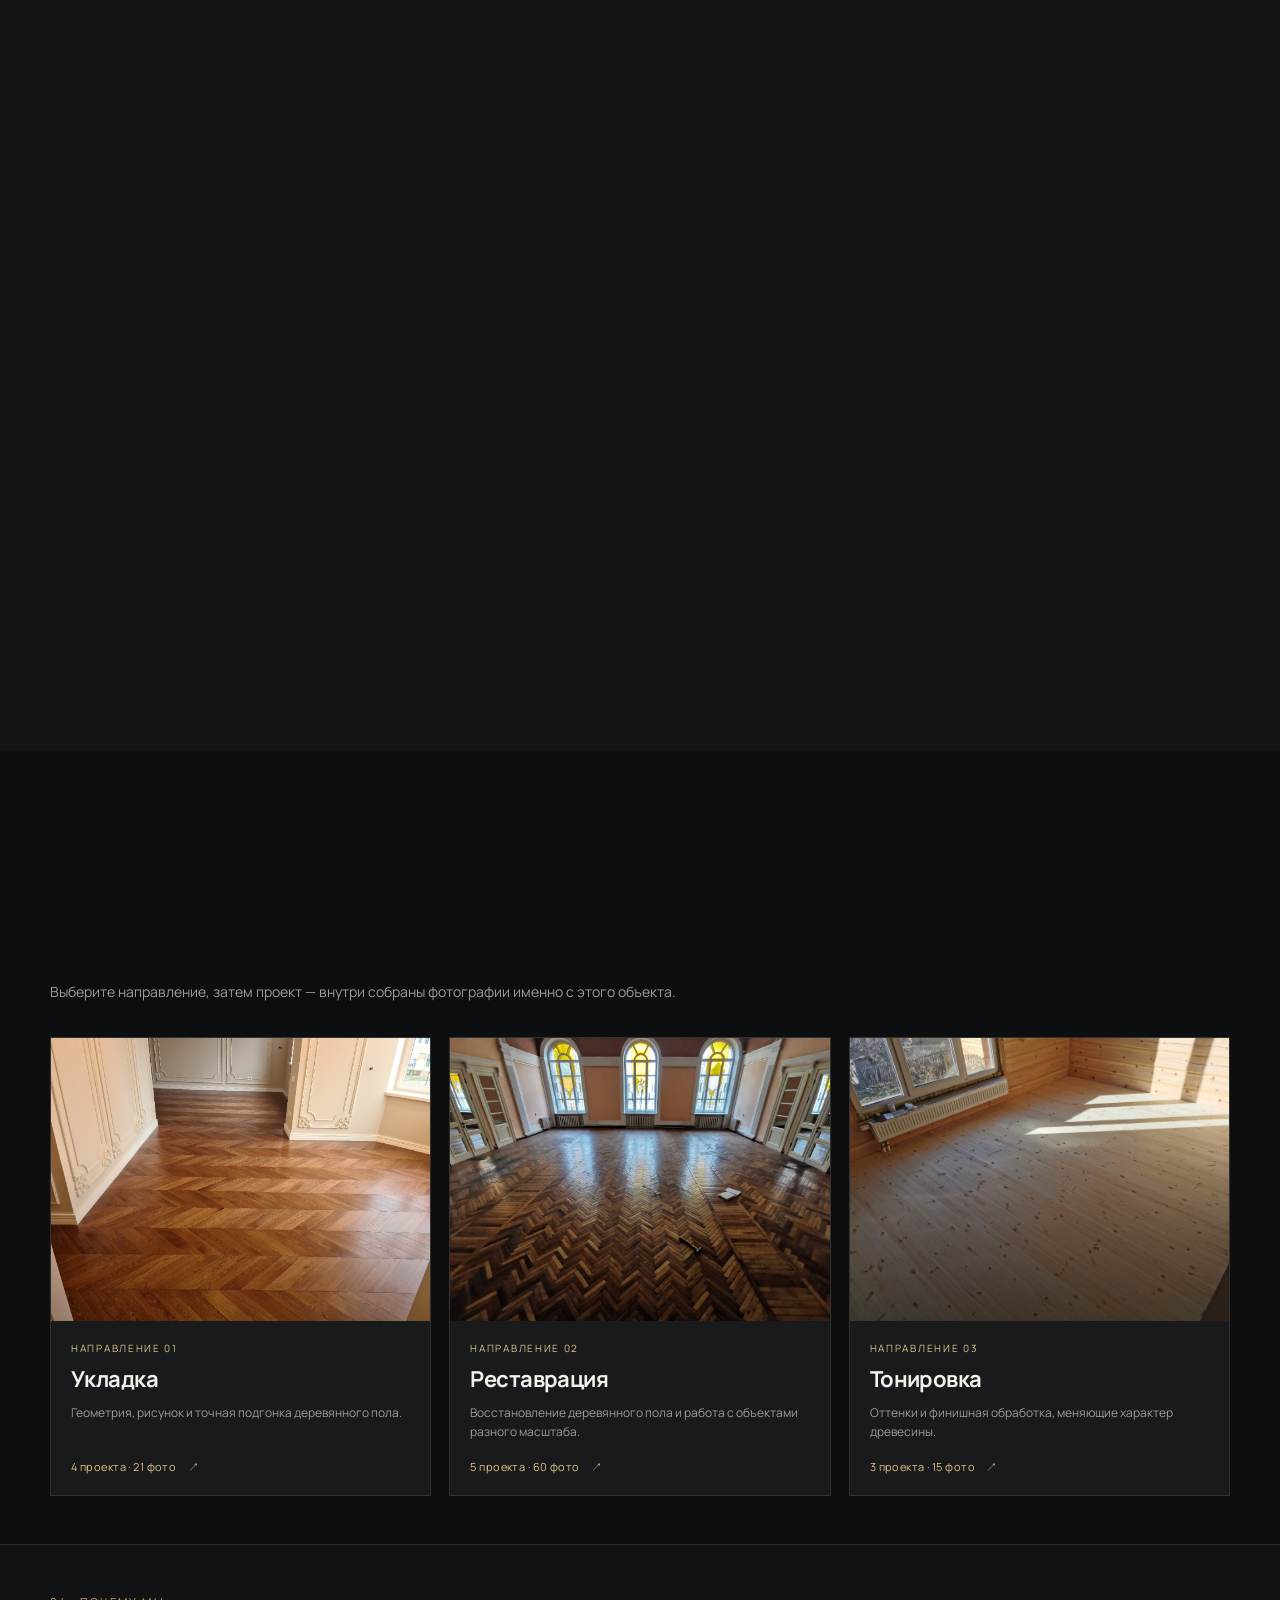
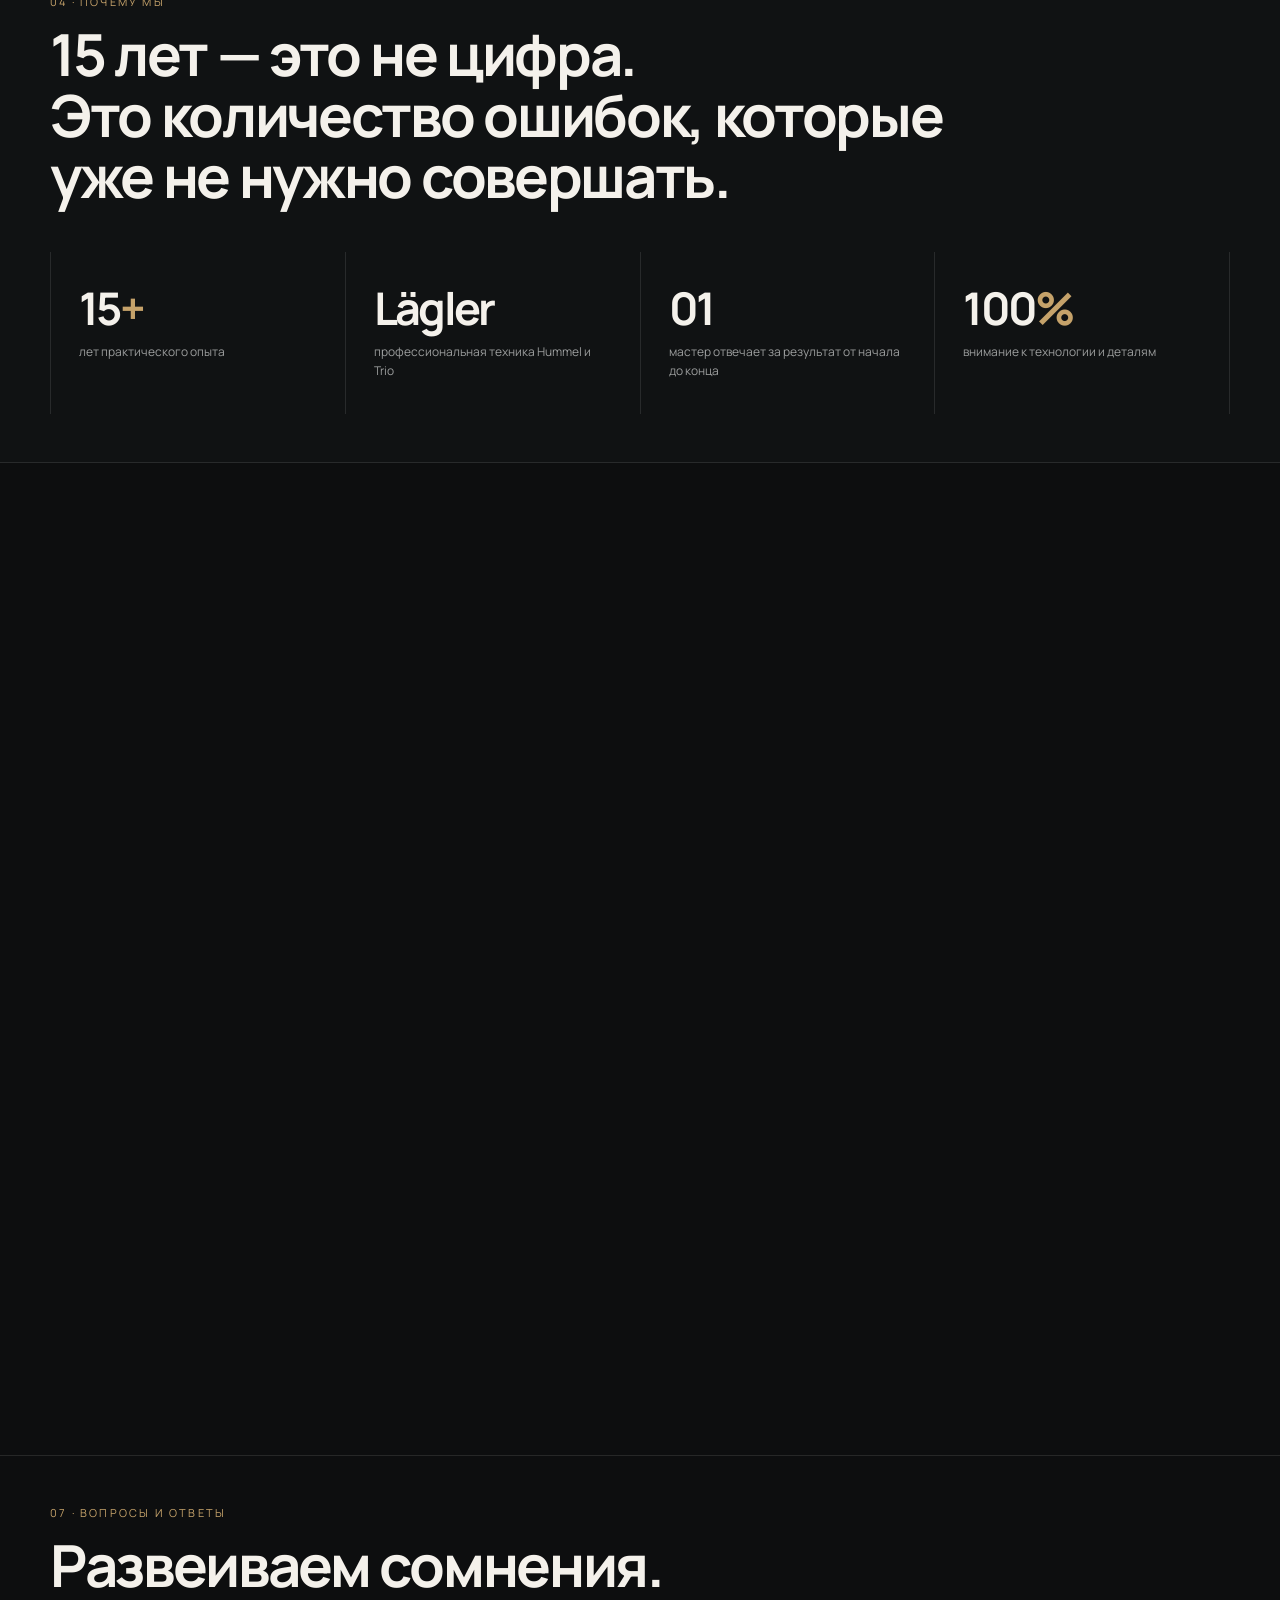
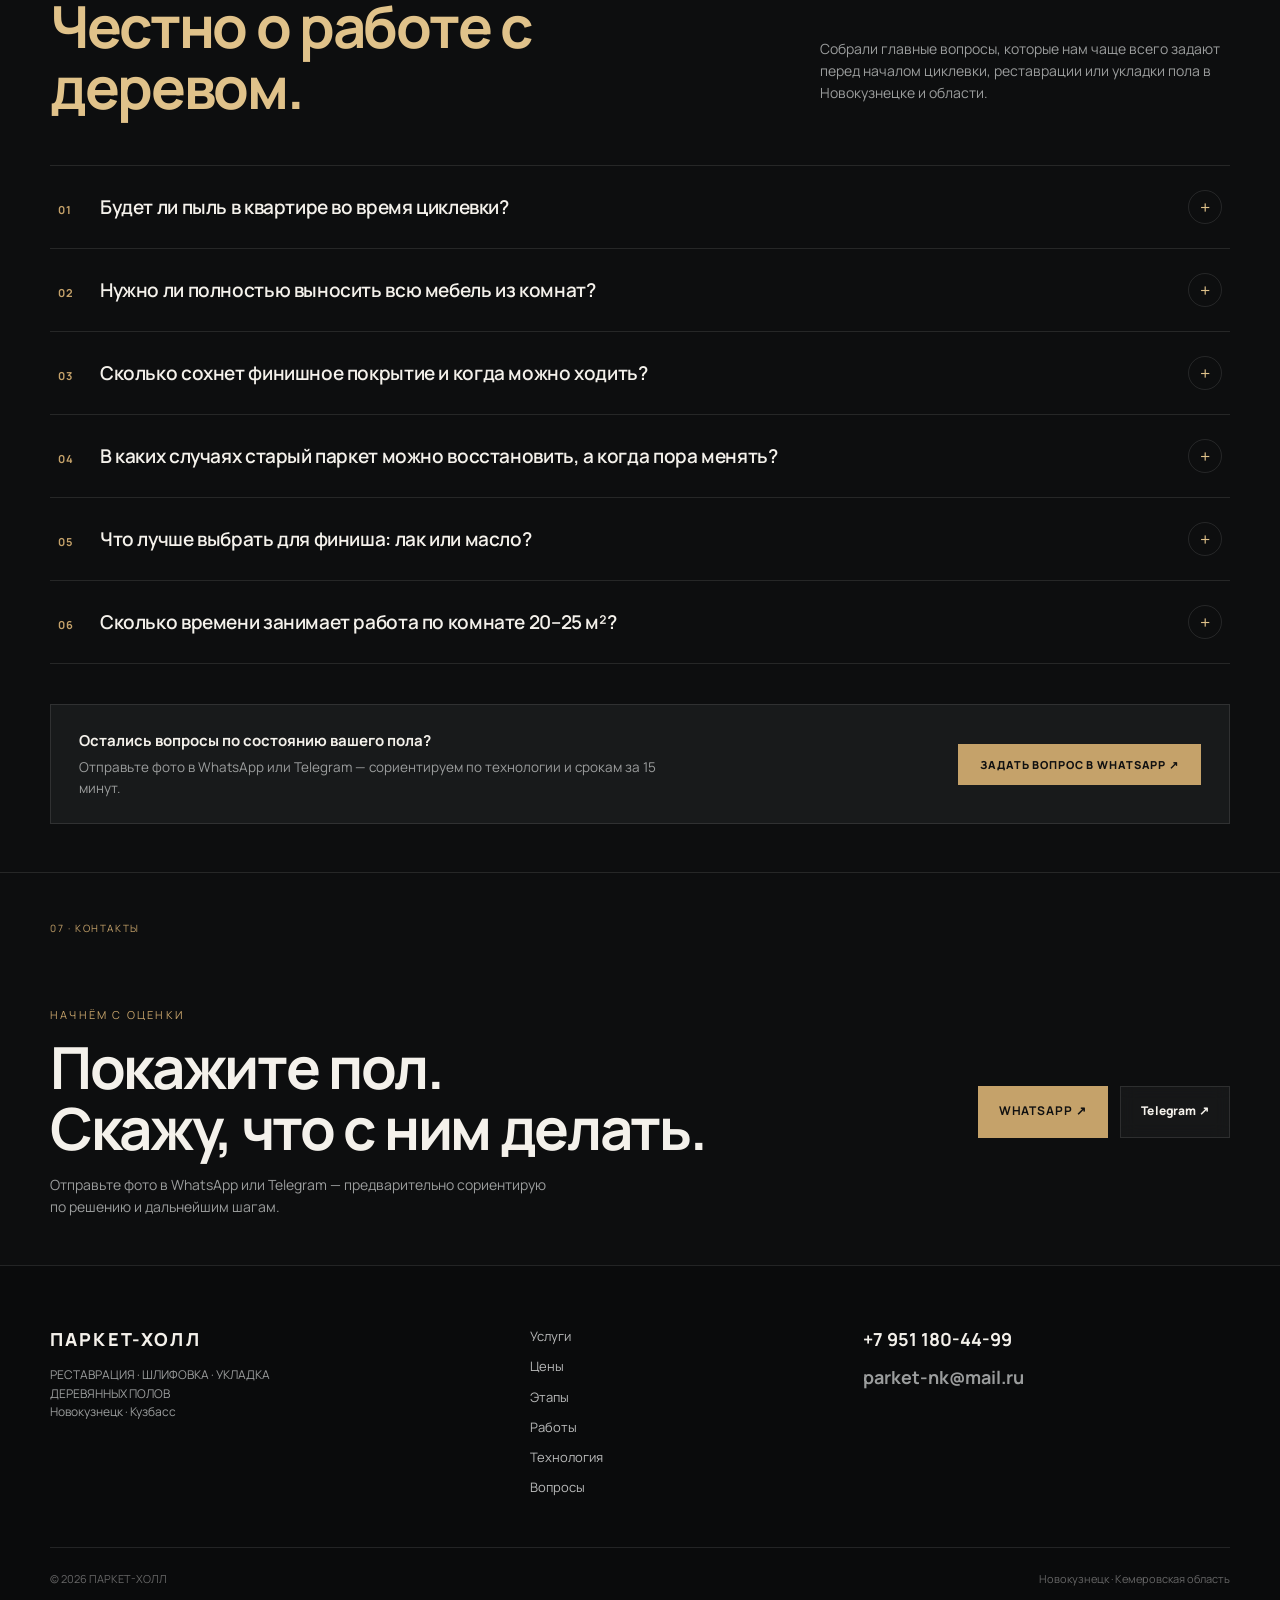
==== commit 8301f6ee: "Refine mobile logo animation: complete tap-burst expansion and collapse cycle without sticky hover" ====
--- a/index.html
+++ b/index.html
@@ -534,6 +534,8 @@
   background-repeat: no-repeat !important;
   background-position: center !important;
   background-size: contain !important;
+  cursor: pointer;
+  -webkit-tap-highlight-color: transparent;
 }
 @media (max-width: 640px) {
   .logo-mark-image {
@@ -545,11 +547,6 @@
 .logo-mark-image.has-svg,
 .logo-mark-image:has(svg) {
   background-image: none !important;
-}
-@media (hover: hover) and (pointer: fine) {
-  .logo-mark-image:hover {
-    filter: none !important;
-  }
 }
 .logo-mark-svg {
   width: 100%;
@@ -563,25 +560,80 @@
   transition: transform 0.42s cubic-bezier(0.16, 1, 0.3, 1);
   will-change: transform;
 }
-.logo-brand:hover .logo-mark-svg,
-.logo-mark-image:hover .logo-mark-svg {
-  filter: drop-shadow(0 4px 12px rgba(0, 0, 0, 0.65)) drop-shadow(0 0 16px rgba(224, 194, 138, 0.45));
-}
-.logo-brand:hover .sector-top,
-.logo-mark-image:hover .sector-top {
-  transform: translateY(-8px);
-}
-.logo-brand:hover .sector-right,
-.logo-mark-image:hover .sector-right {
-  transform: translateX(8px);
-}
-.logo-brand:hover .sector-bottom,
-.logo-mark-image:hover .sector-bottom {
-  transform: translateY(8px);
-}
-.logo-brand:hover .sector-left,
-.logo-mark-image:hover .sector-left {
-  transform: translateX(-8px);
+
+/* DESKTOP HOVER ONLY (prevents sticky hover on mobile touchscreens) */
+@media (hover: hover) and (pointer: fine) {
+  .logo-mark-image:hover {
+    filter: none !important;
+  }
+  .logo-brand:hover .logo-mark-svg,
+  .logo-mark-image:hover .logo-mark-svg {
+    filter: drop-shadow(0 4px 12px rgba(0, 0, 0, 0.65)) drop-shadow(0 0 16px rgba(224, 194, 138, 0.45));
+  }
+  .logo-brand:hover .sector-top,
+  .logo-mark-image:hover .sector-top {
+    transform: translateY(-8px);
+  }
+  .logo-brand:hover .sector-right,
+  .logo-mark-image:hover .sector-right {
+    transform: translateX(8px);
+  }
+  .logo-brand:hover .sector-bottom,
+  .logo-mark-image:hover .sector-bottom {
+    transform: translateY(8px);
+  }
+  .logo-brand:hover .sector-left,
+  .logo-mark-image:hover .sector-left {
+    transform: translateX(-8px);
+  }
+}
+
+/* MOBILE TAP BURST ANIMATION: smooth expand -> hold -> collapse back */
+.logo-mark-svg.tap-burst {
+  animation: logoGlowBurst 0.9s cubic-bezier(0.16, 1, 0.3, 1) forwards;
+}
+.logo-mark-svg.tap-burst .sector-top {
+  animation: burstTop 0.9s cubic-bezier(0.16, 1, 0.3, 1) forwards;
+}
+.logo-mark-svg.tap-burst .sector-right {
+  animation: burstRight 0.9s cubic-bezier(0.16, 1, 0.3, 1) forwards;
+}
+.logo-mark-svg.tap-burst .sector-bottom {
+  animation: burstBottom 0.9s cubic-bezier(0.16, 1, 0.3, 1) forwards;
+}
+.logo-mark-svg.tap-burst .sector-left {
+  animation: burstLeft 0.9s cubic-bezier(0.16, 1, 0.3, 1) forwards;
+}
+
+@keyframes burstTop {
+  0% { transform: translateY(0); }
+  35% { transform: translateY(-8px); }
+  65% { transform: translateY(-8px); }
+  100% { transform: translateY(0); }
+}
+@keyframes burstRight {
+  0% { transform: translateX(0); }
+  35% { transform: translateX(8px); }
+  65% { transform: translateX(8px); }
+  100% { transform: translateX(0); }
+}
+@keyframes burstBottom {
+  0% { transform: translateY(0); }
+  35% { transform: translateY(8px); }
+  65% { transform: translateY(8px); }
+  100% { transform: translateY(0); }
+}
+@keyframes burstLeft {
+  0% { transform: translateX(0); }
+  35% { transform: translateX(-8px); }
+  65% { transform: translateX(-8px); }
+  100% { transform: translateX(0); }
+}
+@keyframes logoGlowBurst {
+  0% { filter: drop-shadow(0 2px 4px rgba(0, 0, 0, 0.4)); }
+  35% { filter: drop-shadow(0 4px 14px rgba(0, 0, 0, 0.75)) drop-shadow(0 0 20px rgba(224, 194, 138, 0.55)); }
+  65% { filter: drop-shadow(0 4px 14px rgba(0, 0, 0, 0.75)) drop-shadow(0 0 20px rgba(224, 194, 138, 0.55)); }
+  100% { filter: drop-shadow(0 2px 4px rgba(0, 0, 0, 0.4)); }
 }
 </style>
 <script type="application/ld+json">
@@ -1782,6 +1834,20 @@
 <script id="logo-interactive-init">
 (function() {
   var svgMarkup = "<svg class=\"logo-mark-svg\" viewBox=\"0 0 74 74\" xmlns=\"http://www.w3.org/2000/svg\" aria-hidden=\"true\"> <defs> <linearGradient id=\"brandGold3D\" x1=\"0%\" y1=\"0%\" x2=\"100%\" y2=\"100%\"> <stop offset=\"0%\" stop-color=\"#faeccb\"/> <stop offset=\"25%\" stop-color=\"#dfbb7f\"/> <stop offset=\"50%\" stop-color=\"#b6894c\"/> <stop offset=\"75%\" stop-color=\"#e8caa0\"/> <stop offset=\"100%\" stop-color=\"#825c27\"/> </linearGradient> </defs> <g fill=\"url(#brandGold3D)\" stroke=\"rgba(255, 235, 195, 0.45)\" stroke-width=\"0.35\" stroke-linejoin=\"round\"> <g class=\"sector sector-top\"> <path class=\"plank plank-top-1\" d=\"M 4.20,0.00 L 14.30,0.00 L 42.05,27.75 L 37.00,32.80 Z\" /> <path class=\"plank plank-top-2\" d=\"M 22.70,0.00 L 32.80,0.00 L 51.30,18.50 L 46.25,23.55 Z\" /> <path class=\"plank plank-top-3\" d=\"M 41.20,0.00 L 51.30,0.00 L 60.55,9.25 L 55.50,14.30 Z\" /> <path class=\"plank plank-top-4\" d=\"M 59.70,0.00 L 69.80,0.00 L 64.75,5.05 Z\" /> </g> <g class=\"sector sector-right\"> <path class=\"plank plank-right-1\" d=\"M 74.00,4.20 L 74.00,14.30 L 46.25,42.05 L 41.20,37.00 Z\" /> <path class=\"plank plank-right-2\" d=\"M 74.00,22.70 L 74.00,32.80 L 55.50,51.30 L 50.45,46.25 Z\" /> <path class=\"plank plank-right-3\" d=\"M 74.00,41.20 L 74.00,51.30 L 64.75,60.55 L 59.70,55.50 Z\" /> <path class=\"plank plank-right-4\" d=\"M 74.00,59.70 L 74.00,69.80 L 68.95,64.75 Z\" /> </g> <g class=\"sector sector-bottom\"> <path class=\"plank plank-bottom-1\" d=\"M 69.80,74.00 L 59.70,74.00 L 31.95,46.25 L 37.00,41.20 Z\" /> <path class=\"plank plank-bottom-2\" d=\"M 51.30,74.00 L 41.20,74.00 L 22.70,55.50 L 27.75,50.45 Z\" /> <path class=\"plank plank-bottom-3\" d=\"M 32.80,74.00 L 22.70,74.00 L 13.45,64.75 L 18.50,59.70 Z\" /> <path class=\"plank plank-bottom-4\" d=\"M 14.30,74.00 L 4.20,74.00 L 9.25,68.95 Z\" /> </g> <g class=\"sector sector-left\"> <path class=\"plank plank-left-1\" d=\"M 0.00,69.80 L 0.00,59.70 L 27.75,31.95 L 32.80,37.00 Z\" /> <path class=\"plank plank-left-2\" d=\"M 0.00,51.30 L 0.00,41.20 L 18.50,22.70 L 23.55,27.75 Z\" /> <path class=\"plank plank-left-3\" d=\"M 0.00,32.80 L 0.00,22.70 L 9.25,13.45 L 14.30,18.50 Z\" /> <path class=\"plank plank-left-4\" d=\"M 0.00,14.30 L 0.00,4.20 L 5.05,9.25 Z\" /> </g> </g> </svg>";
+
+  var burstTimeout;
+  function triggerBurst(el) {
+    var svg = el.querySelector('.logo-mark-svg') || (el.classList.contains('logo-mark-svg') ? el : null);
+    if (!svg) return;
+    svg.classList.remove('tap-burst');
+    void svg.offsetWidth; // force CSS reflow
+    svg.classList.add('tap-burst');
+    clearTimeout(burstTimeout);
+    burstTimeout = setTimeout(function() {
+      svg.classList.remove('tap-burst');
+    }, 950);
+  }
+
   function mount() {
     var marks = document.querySelectorAll('.logo-mark-image');
     marks.forEach(function(m) {
@@ -1790,7 +1856,19 @@
         m.innerHTML = svgMarkup;
       }
     });
-  }
+
+    var targets = document.querySelectorAll('.logo-brand, .logo-mark-image');
+    targets.forEach(function(t) {
+      t.addEventListener('click', function(e) {
+        triggerBurst(t);
+        if (t.blur) t.blur();
+      });
+      t.addEventListener('touchstart', function(e) {
+        triggerBurst(t);
+      }, { passive: true });
+    });
+  }
+
   if (document.readyState === 'loading') {
     document.addEventListener('DOMContentLoaded', mount);
   } else {
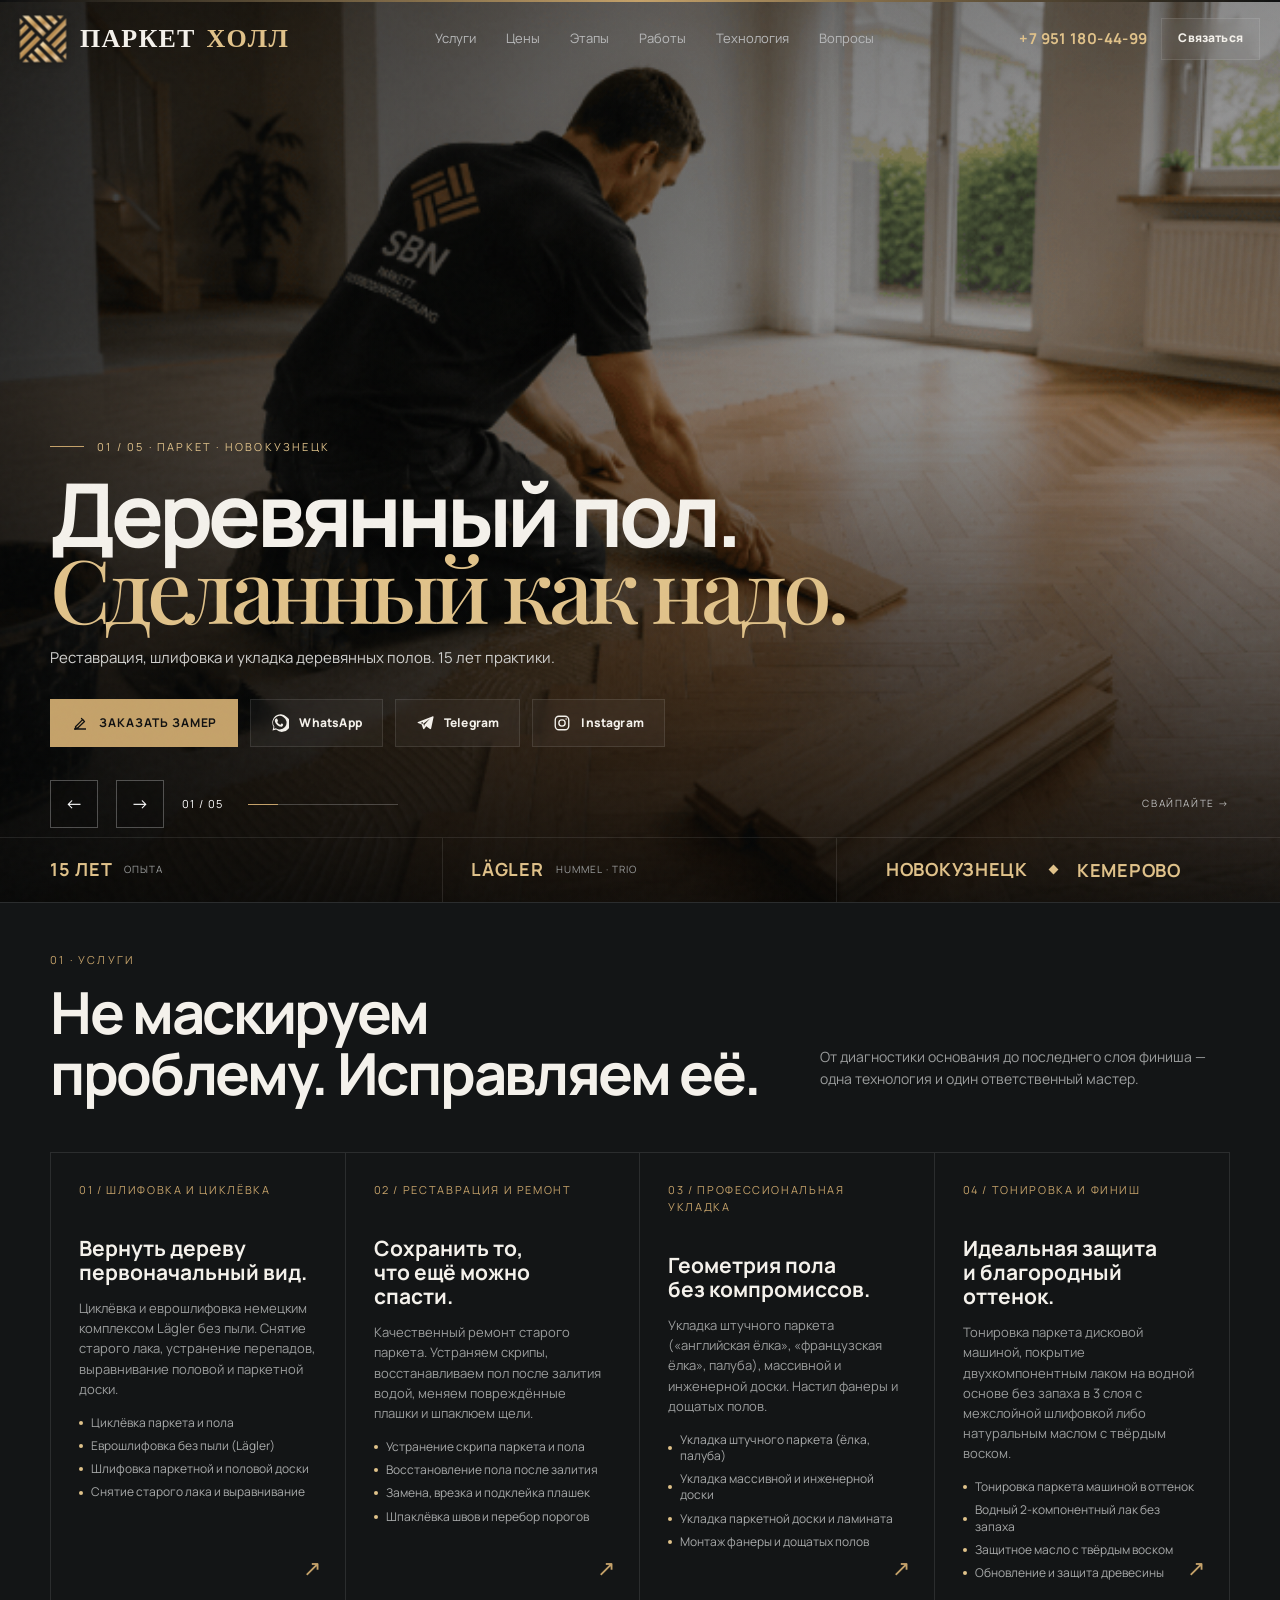
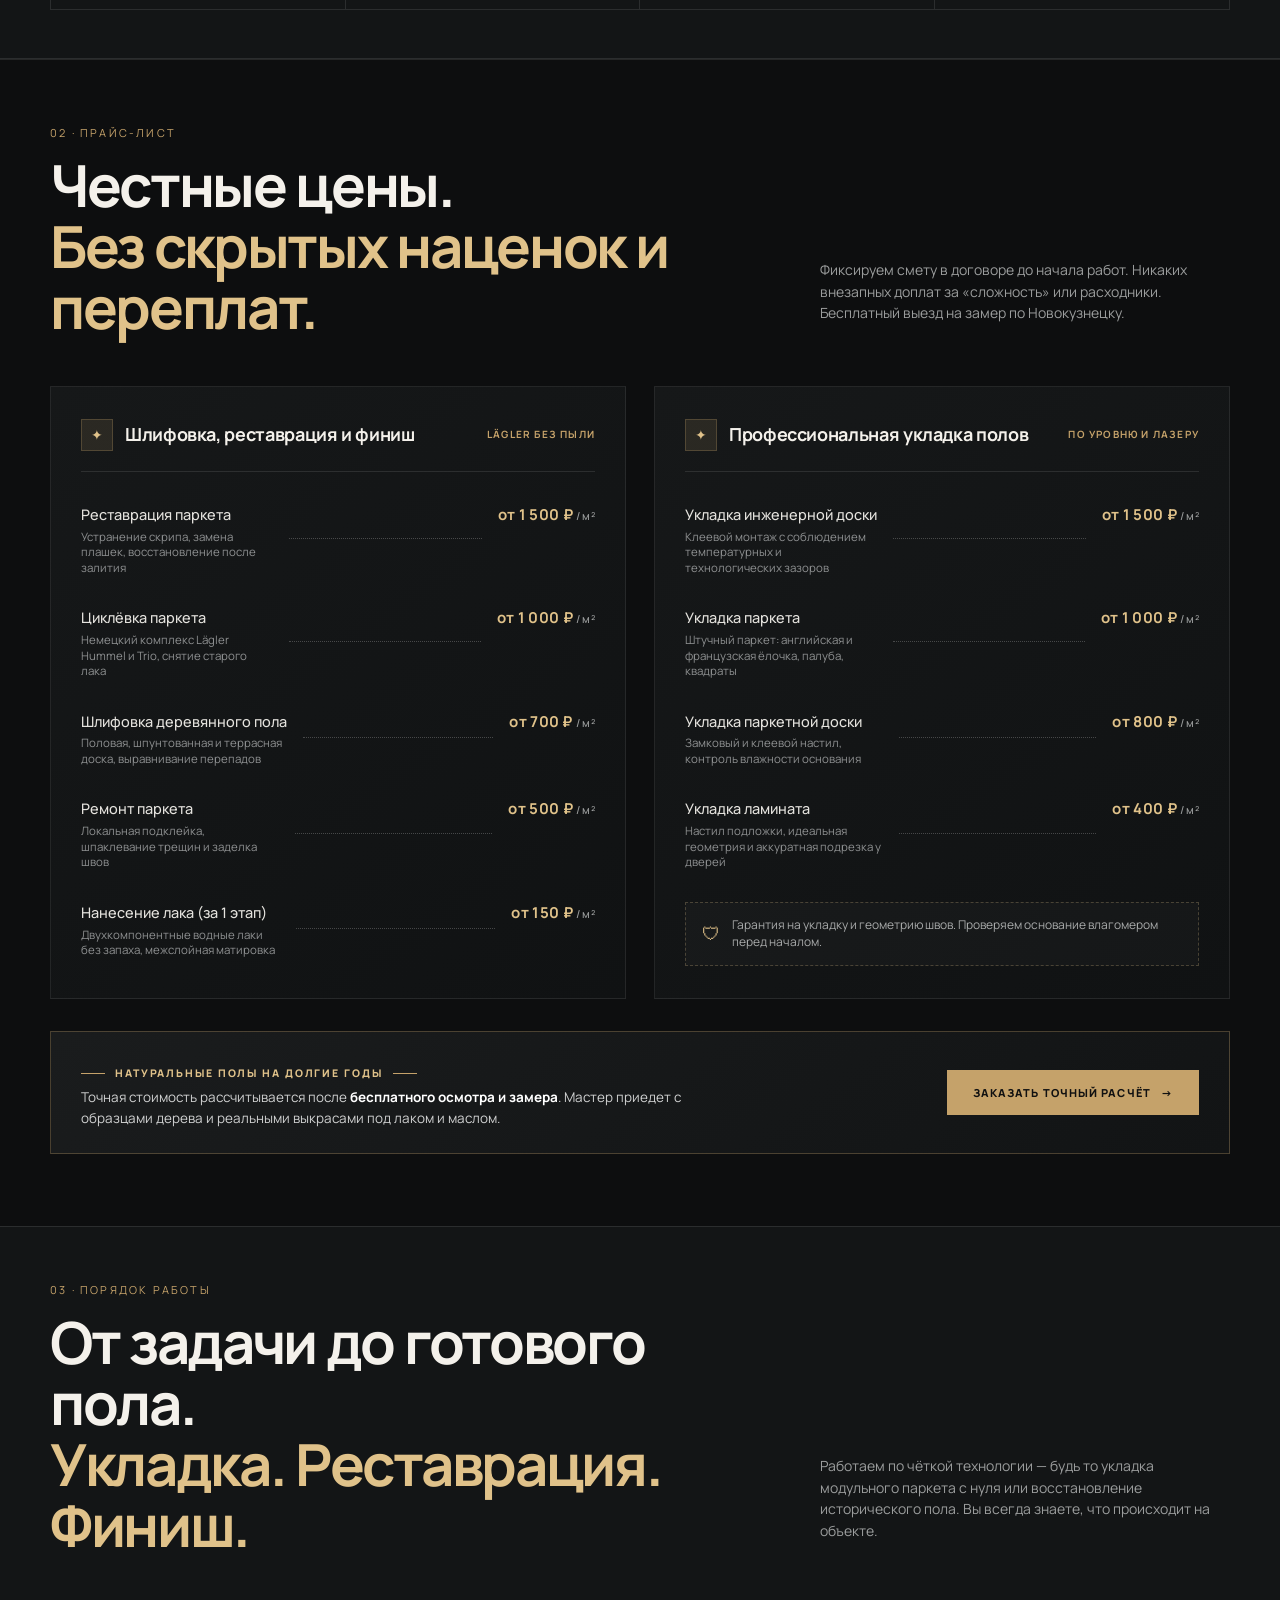
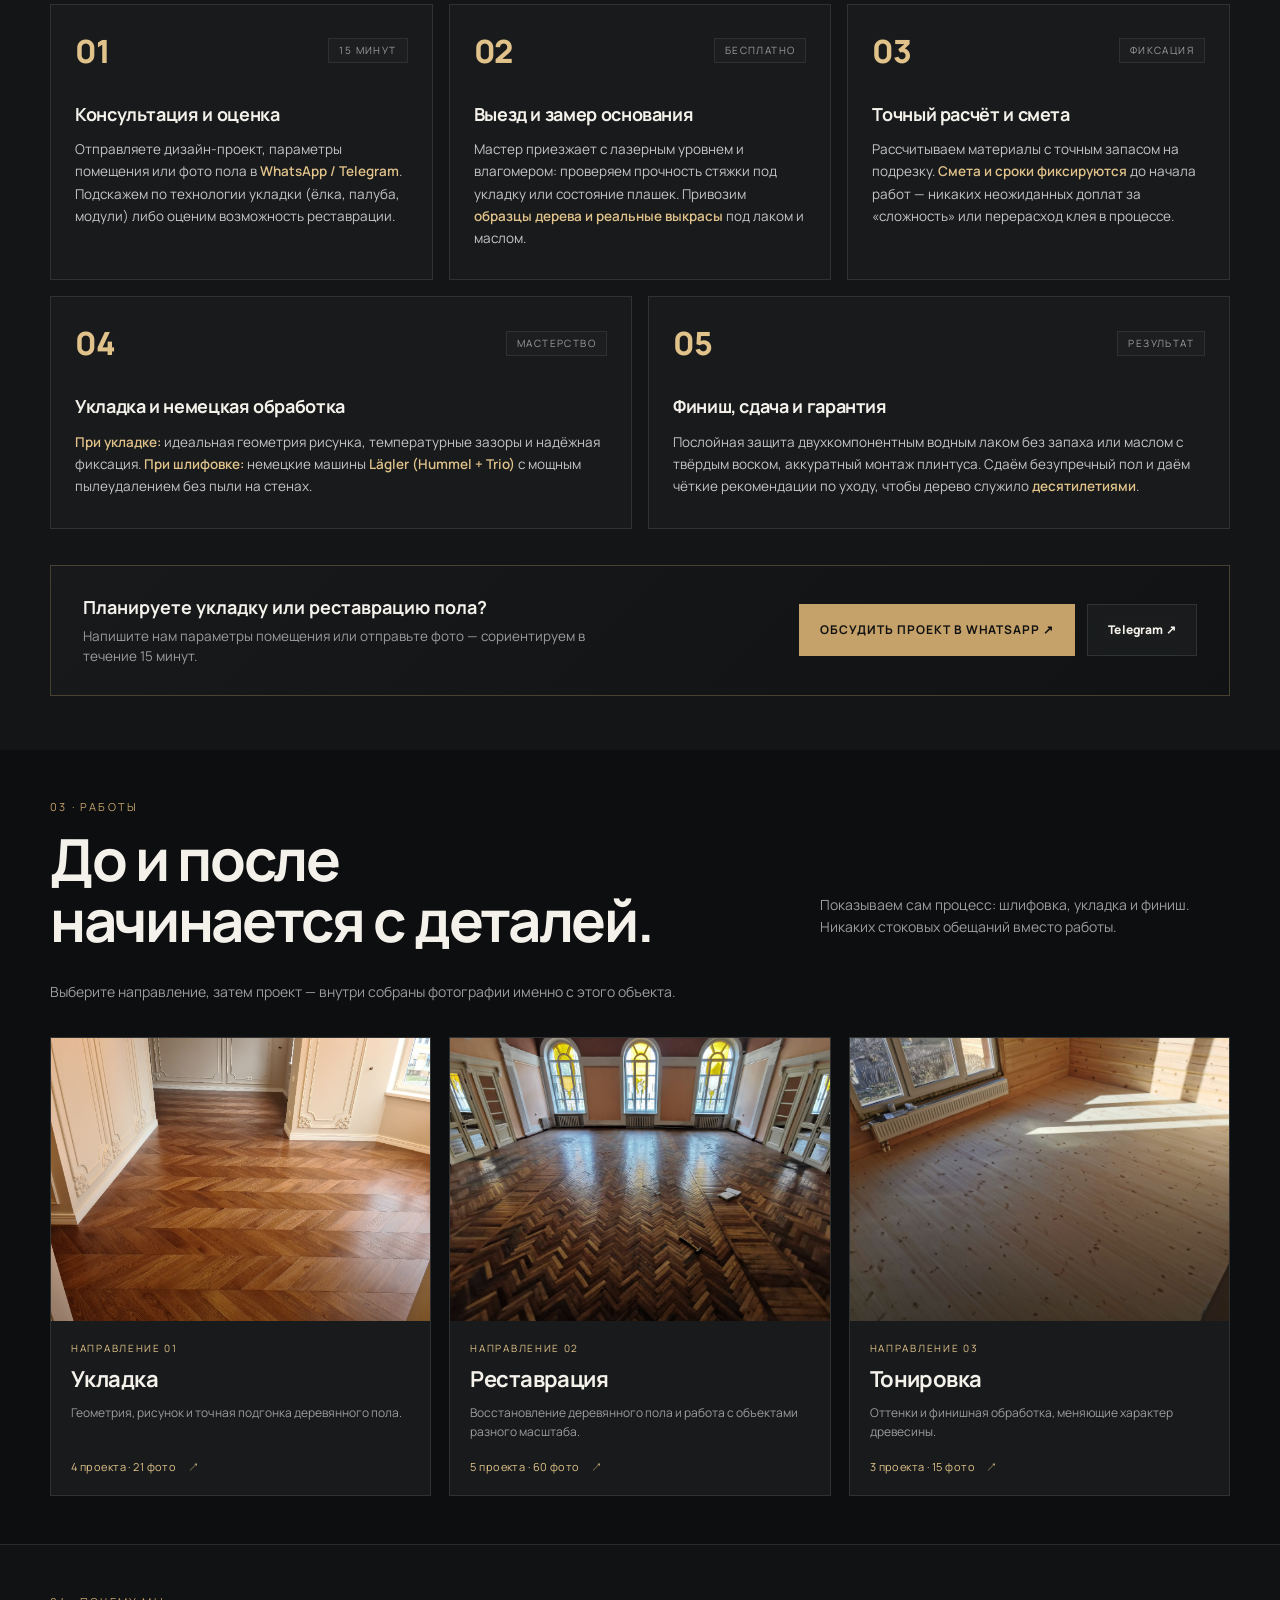
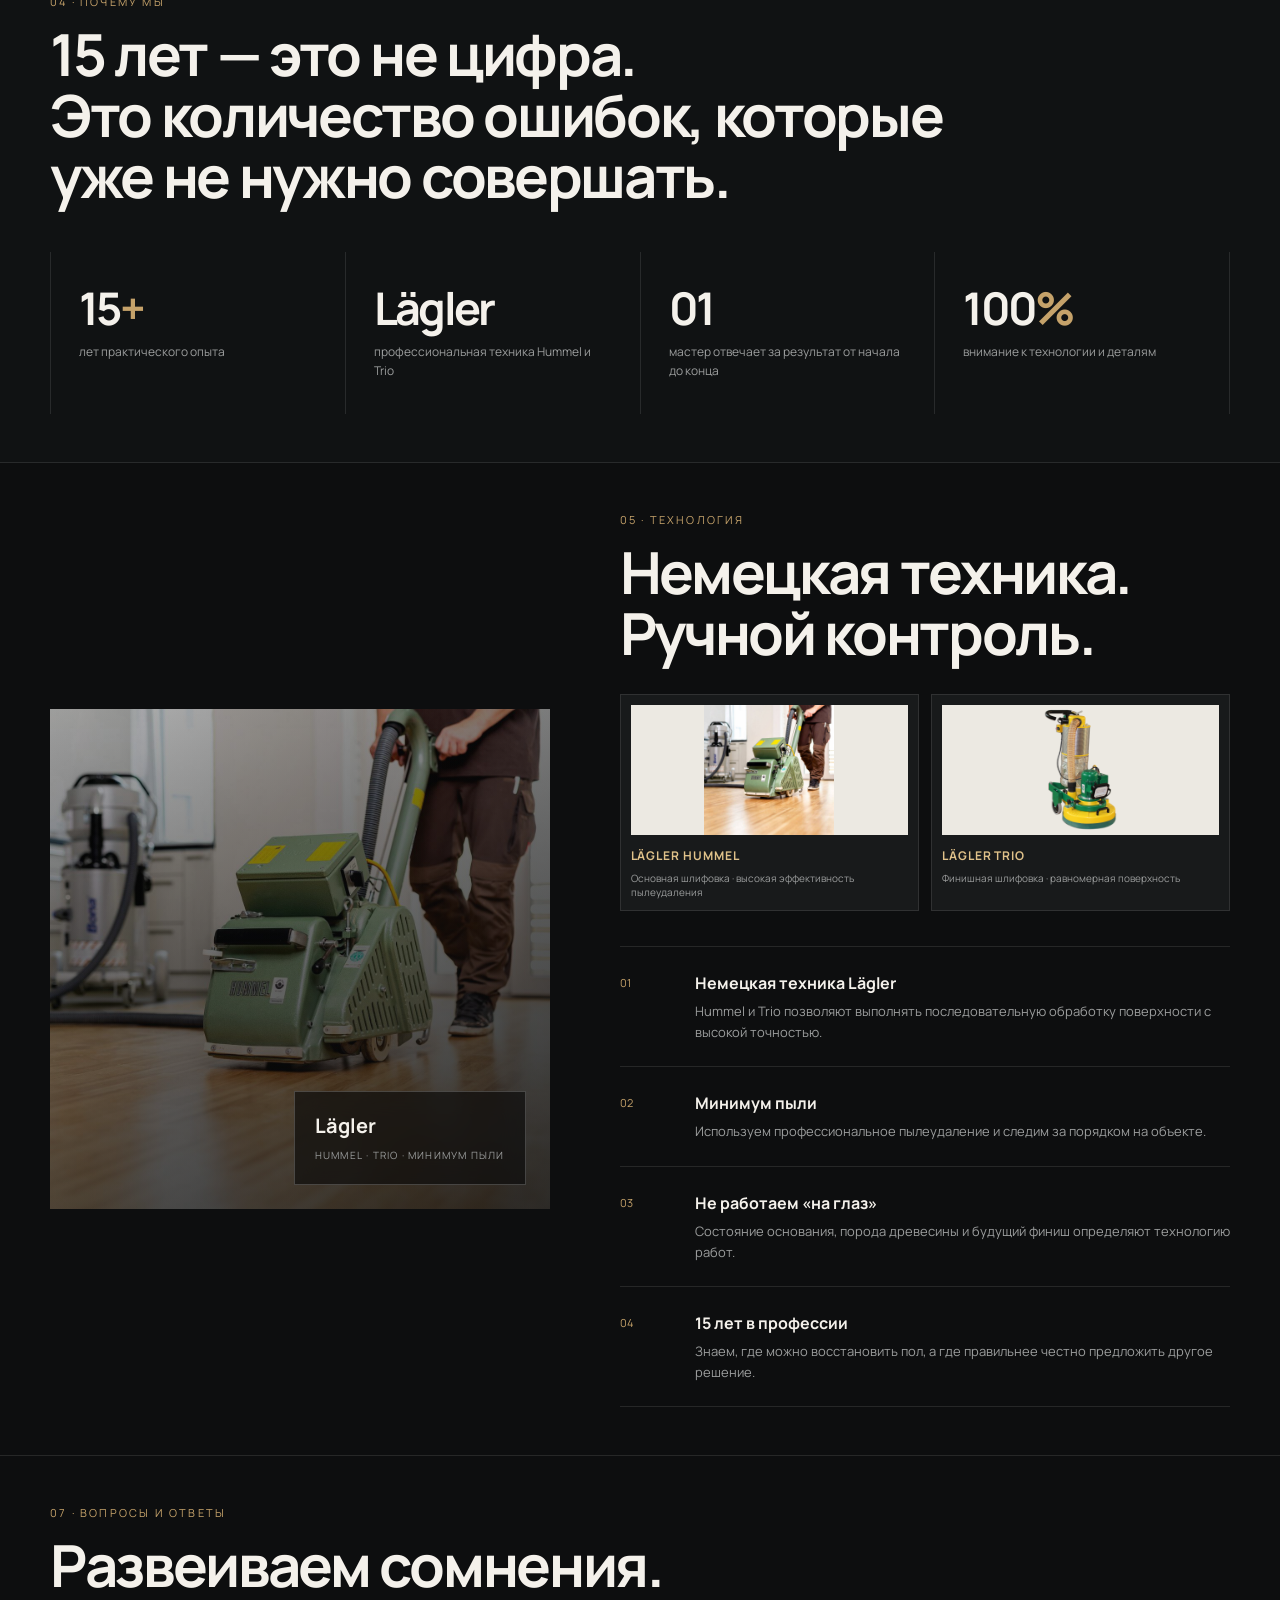
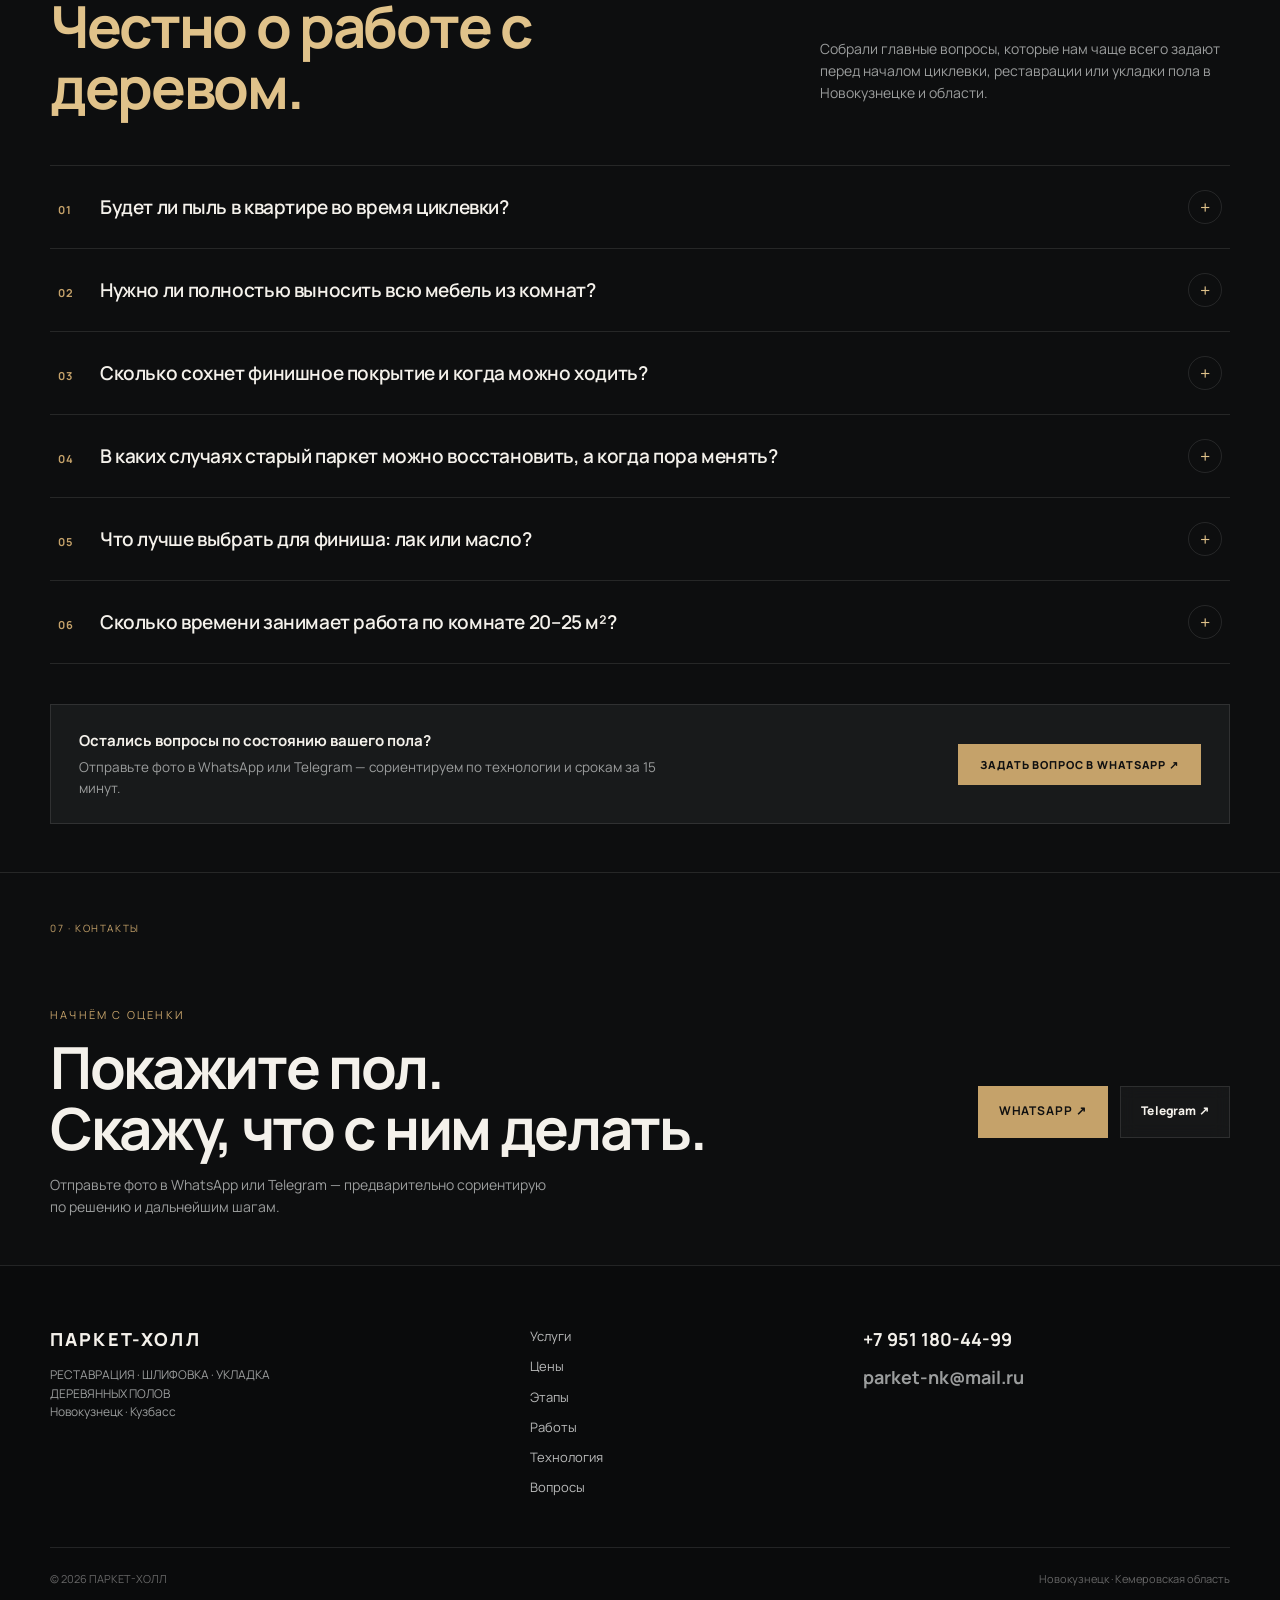
==== commit d5b99cae: "Match Kemerovo font to Novokuznetsk [skip ci]" ====
--- a/index.html
+++ b/index.html
@@ -1,1880 +1,1881 @@
-<!DOCTYPE html>
-<html lang="ru">
-<head>
-<meta charset="UTF-8">
-<meta name="viewport" content="width=device-width, initial-scale=1.0, viewport-fit=cover">
-<meta name="theme-color" content="#111111">
-<title>Циклёвка, шлифовка и реставрация паркета в Новокузнецке — частный мастер «ПАРКЕТ-ХОЛЛ»</title>
-<meta name="description" content="Профессиональная циклёвка и еврошлифовка паркета без пыли в Новокузнецке и городах Кузбасса. Ремонт старого пола, устранение скрипа, замена плашек, укладка массивной и паркетной доски, лакировка и тонировка. Немецкое оборудование Lägler. Опыт 15 лет.">
-<meta name="keywords" content="циклевка паркета новокузнецк, евроциклевка, шлифовка паркета цена, реставрация паркета, ремонт старого паркета, устранение скрипа, замена плашек, восстановление паркета после залития, тонировка паркета, укладка паркета, укладка массивной доски, укладка инженерной доски, лакировка пола, частный мастер паркетных работ, циклёвка деревянного пола">
-<meta name="geo.region" content="RU-KEM">
-<meta name="geo.placename" content="Новокузнецк">
-<meta name="geo.position" content="53.7557;87.1099">
-<meta name="ICBM" content="53.7557, 87.1099">
-<link rel="canonical" href="https://parket-nk.github.io/parket-nk/">
-<!-- Open Graph / Мессенджеры (Telegram, WhatsApp, VK) -->
-<meta property="og:type" content="website">
-<meta property="og:url" content="https://parket-nk.github.io/parket-nk/">
-<meta property="og:title" content="Циклёвка, шлифовка и реставрация паркета в Новокузнецке | ПАРКЕТ-ХОЛЛ">
-<meta property="og:description" content="Качественная циклёвка без пыли, ремонт и укладка паркета. Устранение скрипа, замена плашек, восстановление после залития, тонировка и лакировка в Новокузнецке и Кузбассе. Частный мастер, опыт 15 лет.">
-<meta property="og:image" content="https://parket-nk.github.io/parket-nk/assets/parket-hall-brand.jpg">
-<meta property="og:image:width" content="1024">
-<meta property="og:image:height" content="1024">
-<meta property="og:site_name" content="ПАРКЕТ-ХОЛЛ">
-<meta property="og:locale" content="ru_RU">
-
-<!-- Twitter Card -->
-<meta name="twitter:card" content="summary_large_image">
-<meta name="twitter:title" content="Циклёвка, шлифовка и реставрация паркета в Новокузнецке | ПАРКЕТ-ХОЛЛ">
-<meta name="twitter:description" content="Циклёвка без пыли, ремонт полов, устранение скрипа, укладка доски и лакировка в Новокузнецке. Опыт 15 лет.">
-<meta name="twitter:image" content="https://parket-nk.github.io/parket-nk/assets/parket-hall-brand.jpg">
-<link rel="icon" type="image/svg+xml" href="assets/sibir-parket-final.svg">
-<link rel="apple-touch-icon" href="assets/parket-hall-brand.jpg">
-<style>
-@import url('https://fonts.googleapis.com/css2?family=Manrope:wght@400;500;600;700;800&family=Playfair+Display:wght@500;600&display=swap');
-
-:root{
-  --bg:#0d0e0f;--bg2:#131516;--panel:#181a1b;--panel2:#1e2021;
-  --line:rgba(255,255,255,.10);--text:#f4f1eb;--muted:#9b9d9d;
-  --gold:#c5a26a;--gold2:#e0c28a;--white:#fff;
-  --ease:cubic-bezier(.2,.8,.2,1);
-}
-*{box-sizing:border-box}
-html{scroll-behavior:smooth}
-body{margin:0;background:var(--bg);color:var(--text);font-family:Manrope,Arial,sans-serif;line-height:1.55;overflow-x:hidden}
-body:before{content:"";position:fixed;inset:0;pointer-events:none;opacity:.035;background-image:url("data:image/svg+xml,%3Csvg viewBox='0 0 160 160' xmlns='http://www.w3.org/2000/svg'%3E%3Cfilter id='n'%3E%3CfeTurbulence type='fractalNoise' baseFrequency='.9' numOctaves='3' stitchTiles='stitch'/%3E%3C/filter%3E%3Crect width='100%25' height='100%25' filter='url(%23n)' opacity='.55'/%3E%3C/svg%3E");z-index:50}
-a{color:inherit;text-decoration:none}
-button{font:inherit}
-.container{width:min(1180px,calc(100% - 48px));margin:auto}
-.topline{height:2px;background:linear-gradient(90deg,transparent,var(--gold),transparent)}
-.header{position:fixed;top:0;left:0;right:0;z-index:40;height:78px;display:flex;align-items:center;border-bottom:1px solid transparent;transition:.35s var(--ease)}
-.header.scrolled{background:rgba(13,14,15,.86);backdrop-filter:blur(18px);border-color:var(--line)}
-.header-inner{width:min(1280px,calc(100% - 40px));margin:auto;display:flex;align-items:center;justify-content:space-between;gap:30px}
-.logo{display:flex;align-items:center;gap:12px;font-weight:800;letter-spacing:.12em;font-size:15px}
-.logo-mark{width:30px;height:44px;display:grid;place-items:center;color:var(--gold2);padding:0;filter:drop-shadow(0 0 5px rgba(224,194,138,.2))}.logo-mark svg{width:100%;height:100%;display:block;overflow:visible}.logo-mark .maple-new{transform-origin:24px 35px}
-.nav{display:flex;gap:30px;color:#b9babb;font-size:13px}
-.nav a{position:relative}
-.nav a:after{content:"";position:absolute;left:0;right:100%;bottom:-7px;height:1px;background:var(--gold);transition:.3s}
-.nav a:hover{color:#fff}.nav a:hover:after{right:0}
-.header-contact{display:flex;align-items:center;gap:14px}
-.header-phone{color:var(--gold2);font-size:15px;font-weight:700;letter-spacing:.025em;line-height:1;white-space:nowrap;transition:color .3s var(--ease)}
-.header-phone:hover{color:#fff}
-.header-cta{display:inline-flex;align-items:center;justify-content:center;min-height:42px;padding:0 16px;border:1px solid var(--line);background:rgba(255,255,255,.04);color:inherit;backdrop-filter:blur(8px);transition:.35s var(--ease)}
-.header-cta:hover{border-color:var(--gold);color:var(--gold2);transform:translateY(-2px)}
-
-.hero{height:100vh;min-height:100vh;height:100svh;min-height:100svh;position:relative;display:flex;align-items:flex-end;overflow:hidden}
-.hero-media{position:absolute;inset:0;background:linear-gradient(90deg,rgba(8,9,9,.88) 0%,rgba(8,9,9,.58) 48%,rgba(8,9,9,.45) 100%),linear-gradient(0deg,rgba(8,9,9,.88) 0%,transparent 45%),url('assets/hero-slide-1.png') center/cover;transform:scale(1.03);animation:heroZoom 12s ease-out forwards}
-@keyframes heroZoom{to{transform:scale(1)}}
-.hero-content{position:relative;z-index:2;padding:150px 0 74px;width:min(1180px,calc(100% - 48px));margin:auto}
-.eyebrow{display:flex;align-items:center;gap:12px;color:var(--gold2);font-size:11px;letter-spacing:.2em;text-transform:uppercase;margin-bottom:24px}
-.eyebrow:before{content:"";width:34px;height:1px;background:var(--gold)}
-.hero h1{font-size:clamp(44px,7vw,86px);line-height:.98;letter-spacing:-.055em;max-width:920px;margin:0 0 28px;font-weight:700}
-.hero h1 em{font-family:"Playfair Display",serif;font-weight:500;color:var(--gold2);font-style:normal}
-.hero-sub{max-width:620px;color:#c2c3c2;font-size:16px;line-height:1.7;margin:0 0 36px}
-.actions{display:flex;gap:12px;flex-wrap:wrap}
-.btn{display:inline-flex;align-items:center;justify-content:center;gap:10px;min-height:52px;padding:0 20px;border:1px solid var(--line);font-size:12px;font-weight:700;letter-spacing:.08em;text-transform:uppercase;transition:.35s var(--ease)}
-.btn-icon{width:18px;height:18px;display:inline-flex;align-items:center;justify-content:center;flex:0 0 18px}
-.btn-icon svg{width:18px;height:18px;display:block}
-.btn-social{font-family:Manrope,Arial,sans-serif;font-size:12px;font-weight:800;letter-spacing:.015em;text-transform:none}
-.btn-primary{background:var(--gold);border-color:var(--gold);color:#111}
-.btn-primary:hover{background:var(--gold2);transform:translateY(-3px)}
-.btn-ghost{background:rgba(255,255,255,.04);backdrop-filter:blur(8px)}
-.btn-ghost:hover{border-color:var(--gold);color:var(--gold2);transform:translateY(-3px)}
-.hero-bottom{position:absolute;left:0;right:0;bottom:0;z-index:2;border-top:1px solid rgba(255,255,255,.09)}
-.hero-bottom-inner{width:min(1180px,calc(100% - 48px));margin:auto;display:grid;grid-template-columns:repeat(3,1fr)}
-.hero-stat{padding:18px 0;display:flex;align-items:center;gap:12px;border-right:1px solid var(--line);font-family:Manrope,Arial,sans-serif}
-.hero-stat:not(:first-child){padding-left:28px}.hero-stat:last-child{border-right:0}
-.hero-stat b{font-size:18px;letter-spacing:.04em;white-space:nowrap}.hero-stat span{font-size:10px;color:var(--muted);text-transform:uppercase;letter-spacing:.1em;white-space:nowrap}
-
-.section{padding:48px 0}
-.intro-band{padding:48px 0;background:#111314;border-top:1px solid var(--line);border-bottom:1px solid var(--line)}
-.intro-band-grid{display:grid;grid-template-columns:1fr;gap:0;align-items:start}
-.intro-band-grid .kicker{width:100%;margin:0 0 12px;padding:0 0 8px}
-.intro-band-grid > div:nth-child(2){max-width:760px}
-.intro-band h2{font-size:clamp(42px,6vw,76px)}
-.intro-band h2 em{font-family:"Playfair Display",serif;color:var(--gold2);font-style:normal;font-weight:500}
-.intro-band p{max-width:580px;color:var(--muted);font-size:16px;margin:22px 0 0}
-.intro-band + .container{padding-top:24px}
-.proof-lead{margin-bottom:45px}
-.proof-lead h2{max-width:900px}
-.contact-topline{width:min(1180px,calc(100% - 48px));margin:0 auto 70px;display:flex;justify-content:space-between;color:var(--gold);font-size:10px;text-transform:uppercase;letter-spacing:.16em}
-.works-section .photo{border:1px solid rgba(255,255,255,.06)}
-
-.section-head{display:flex;justify-content:space-between;align-items:end;gap:30px;margin-bottom:48px}
-.kicker{color:var(--gold);font-size:11px;text-transform:uppercase;letter-spacing:.2em;margin-bottom:14px}
-h2{font-size:clamp(34px,5vw,58px);line-height:1.05;letter-spacing:-.04em;margin:0}
-.section-intro{max-width:410px;color:var(--muted);font-size:14px}
-
-.services{background:var(--bg2);border-top:1px solid var(--line);border-bottom:1px solid var(--line)}
-.service-grid{display:grid;grid-template-columns:repeat(4,1fr);border:1px solid var(--line)}
-.service{min-height:310px;padding:28px;position:relative;border-right:1px solid var(--line);transition:.45s var(--ease);overflow:hidden}
-.service:last-child{border-right:0}
-.service:before{content:"";position:absolute;inset:auto -30% -45% -30%;height:70%;background:radial-gradient(circle,var(--gold),transparent 62%);opacity:0;transition:.45s}
-.service:hover{background:var(--panel2);transform:translateY(-6px)}
-.service:hover:before{opacity:.07}
-.service-num{font-size:11px;color:var(--gold);letter-spacing:.15em}
-.service h3{font-size:21px;line-height:1.15;margin:38px 0 14px;position:relative}
-.service-tags{list-style:none;padding:0;margin:16px 0 0;display:flex;flex-direction:column;gap:7px;position:relative}
-.service-tags li{font-size:12px;color:#a8aaaa;display:flex;align-items:center;gap:8px;line-height:1.35}
-.service-tags li:before{content:"";display:inline-block;width:4px;height:4px;background:var(--gold2);border-radius:50%;flex:0 0 4px}
-.service p{color:var(--muted);font-size:13px;position:relative}
-.service-arrow{position:absolute;right:24px;bottom:24px;color:var(--gold);font-size:22px}
-
-.showcase{display:grid;grid-template-columns:1.05fr .95fr;gap:18px}
-.photo{min-height:520px;position:relative;overflow:hidden;background:#222}
-.photo img{width:100%;height:100%;object-fit:cover;display:block;transition:transform .8s var(--ease)}
-.photo:hover img{transform:scale(1.045)}
-.photo.tall{grid-row:span 2;min-height:720px}
-.photo.small{min-height:350px}
-.photo:after{content:"";position:absolute;inset:0;background:linear-gradient(180deg,transparent 45%,rgba(0,0,0,.72))}
-.photo-caption{position:absolute;z-index:2;left:24px;right:24px;bottom:22px}
-.photo-caption b{font-size:18px}.photo-caption span{display:block;color:#c1c1c1;font-size:12px;margin-top:5px}
-
-.proof{background:#101213;border-top:1px solid var(--line);border-bottom:1px solid var(--line)}
-.proof-grid{display:grid;grid-template-columns:repeat(4,1fr);border-left:1px solid var(--line)}
-.proof-item{padding:34px 28px;border-right:1px solid var(--line)}
-.proof-number{font-size:45px;line-height:1;font-weight:700;color:var(--text);letter-spacing:-.06em}
-.proof-number span{color:var(--gold)}
-.proof-item p{margin:12px 0 0;color:var(--muted);font-size:12px}
-
-.tech-grid{display:grid;grid-template-columns:.9fr 1.1fr;gap:70px;align-items:center}
-.tech-visual{min-height:500px;background:linear-gradient(rgba(10,11,11,.18),rgba(10,11,11,.48)),url('assets/hero-slide-4.jpg') center/cover;position:relative}
-.tech-visual:after{content:"";position:absolute;inset:0;background:linear-gradient(135deg,rgba(10,11,11,.15),rgba(10,11,11,.72))}
-.tech-badge{position:absolute;z-index:2;right:24px;bottom:24px;border:1px solid rgba(255,255,255,.2);background:rgba(10,10,10,.65);backdrop-filter:blur(12px);padding:18px 20px}
-.tech-badge strong{display:block;font-size:20px}.tech-badge span{font-size:10px;color:var(--muted);text-transform:uppercase;letter-spacing:.12em}
-.machine-strip{display:grid;grid-template-columns:1fr 1fr;gap:12px;margin-top:30px}
-.machine-card{background:var(--panel);border:1px solid var(--line);padding:10px;transition:.35s var(--ease)}
-.machine-card:hover{border-color:var(--gold);transform:translateY(-4px)}
-.machine-card img{width:100%;height:130px;object-fit:contain;background:#ece9e2;display:block;margin-bottom:12px}
-.machine-card b{display:block;font-size:12px;letter-spacing:.08em;color:var(--gold2)}
-.machine-card span{display:block;font-size:10px;line-height:1.45;color:var(--muted);margin-top:5px}
-.tech-list{border-top:1px solid var(--line)}
-.tech-row{display:grid;grid-template-columns:55px 1fr;gap:20px;padding:24px 0;border-bottom:1px solid var(--line)}
-.tech-row .n{color:var(--gold);font-size:11px;padding-top:3px}
-.tech-row h3{margin:0 0 6px;font-size:16px}.tech-row p{margin:0;color:var(--muted);font-size:13px}
-
-.cta{position:relative;overflow:hidden;border-top:1px solid var(--line)}
-
-.cta-inner{display:flex;justify-content:space-between;align-items:center;gap:40px}
-.cta p{color:var(--muted);max-width:500px;margin:15px 0 0;font-size:14px}
-
-footer{padding:60px 0 110px;background:#0a0b0c;border-top:1px solid var(--line)}
-.footer-grid{display:grid;grid-template-columns:1.2fr .8fr 1fr;gap:40px}
-.footer-brand{font-size:18px;font-weight:800;letter-spacing:.12em}
-.footer-note{color:var(--muted);font-size:12px;max-width:260px;margin-top:12px}
-.footer-links{display:flex;flex-direction:column;gap:10px;color:#b8b9b9;font-size:13px}
-.footer-contact a{display:block;font-size:18px;font-weight:700;margin-bottom:10px}
-.footer-contact span{color:var(--muted);font-size:12px}
-.copyright{border-top:1px solid var(--line);margin-top:50px;padding-top:22px;color:#666;font-size:11px;display:flex;justify-content:space-between}
-
-.reveal{opacity:0;transform:translateY(24px);transition:opacity .8s var(--ease),transform .8s var(--ease)}
-.reveal.visible{opacity:1;transform:none}
-.scrollbar{position:fixed;top:0;left:0;width:0;height:2px;background:var(--gold);z-index:100}
-.mobile-bar{display:none}
-
-/* PREMIUM ORDER MODAL */
-.order-modal{position:fixed;inset:0;z-index:100;display:flex;align-items:center;justify-content:center;padding:24px;background:rgba(3,4,4,.78);backdrop-filter:blur(14px);opacity:0;visibility:hidden;pointer-events:none;transition:opacity .28s ease,visibility .28s ease}
-.order-modal.open{opacity:1;visibility:visible;pointer-events:auto}
-.order-dialog{position:relative;width:min(520px,100%);max-height:min(760px,calc(100vh - 40px));overflow:auto;padding:38px;background:linear-gradient(145deg,#17191a 0%,#0e1011 100%);border:1px solid rgba(224,194,138,.28);box-shadow:0 30px 90px rgba(0,0,0,.6),0 0 0 1px rgba(255,255,255,.03) inset;transform:translateY(16px) scale(.98);transition:transform .3s ease}
-.order-modal.open .order-dialog{transform:translateY(0) scale(1)}
-.order-close{position:absolute;top:14px;right:14px;width:38px;height:38px;border:1px solid rgba(255,255,255,.1);background:rgba(255,255,255,.03);color:#aaa;font-size:25px;line-height:1;cursor:pointer;transition:.2s ease}
-.order-close:hover{color:var(--gold2);border-color:rgba(224,194,138,.5);transform:rotate(90deg)}
-.order-kicker{margin-bottom:10px;color:var(--gold2);font-size:10px;font-weight:800;letter-spacing:.18em;text-transform:uppercase}
-.order-dialog h2{margin:0;font-family:Manrope,Arial,sans-serif;font-size:clamp(30px,5vw,42px);line-height:1.05;letter-spacing:-.04em}
-.order-lead{margin:12px 0 25px;max-width:420px;color:#999;line-height:1.6;font-size:14px}
-.order-form{display:grid;gap:15px}
-.order-field{display:grid;gap:7px}
-.order-field label{font-size:10px;font-weight:800;letter-spacing:.12em;text-transform:uppercase;color:#aaa}
-.order-field input,.order-field textarea{width:100%;border:1px solid rgba(255,255,255,.11);background:#0b0d0e;color:#f3f1ec;border-radius:0;outline:0;padding:14px 15px;font:500 14px Manrope,Arial,sans-serif;transition:border-color .2s ease,box-shadow .2s ease}
-.order-field textarea{min-height:92px;resize:vertical}
-.order-field input::placeholder,.order-field textarea::placeholder{color:#555}
-.order-field input:focus,.order-field textarea:focus{border-color:rgba(224,194,138,.7);box-shadow:0 0 0 3px rgba(224,194,138,.08)}
-  .order-field input.phone-invalid{border-color:#d85b5b;box-shadow:0 0 0 3px rgba(216,91,91,.12)}
-  .phone-error{display:none;color:#d85b5b;font-size:10px;line-height:1.4}
-  .phone-error.show{display:block}
-.order-consent{display:flex;align-items:flex-start;gap:10px;margin-top:2px;color:#777;font-size:11px;line-height:1.5;cursor:pointer}
-.order-consent input{width:16px;height:16px;margin:1px 0 0;accent-color:var(--gold);flex:0 0 16px}
-.order-consent a{color:#aaa;text-decoration:underline;text-underline-offset:3px}
-.order-consent a:hover{color:var(--gold2)}
-.order-submit{width:100%;min-height:54px;margin-top:3px;border:1px solid var(--gold);background:var(--gold);color:#111;cursor:pointer;font:800 11px Manrope,Arial,sans-serif;letter-spacing:.12em;text-transform:uppercase;transition:.25s ease}
-.order-submit:hover{background:var(--gold2);transform:translateY(-2px)}
-.order-submit:disabled{opacity:.65;cursor:wait;transform:none}
-.order-note{display:none}
-.order-success{display:none;text-align:center;padding:35px 10px 10px}
-.order-success.show{display:block}
-.order-success h3{margin:0 0 10px;font:800 25px Manrope,Arial,sans-serif}
-.order-success p{margin:0 auto 24px;color:#999;line-height:1.6;max-width:350px;font-size:14px}
-.order-form.hidden{display:none}
-@media(max-width:600px){.order-modal{padding:12px}.order-dialog{padding:30px 20px 22px;max-height:calc(100vh - 24px)}.order-close{top:10px;right:10px}.order-dialog h2{font-size:31px}.order-lead{font-size:13px;margin-bottom:20px}}
-
-@media(max-width:900px){
- .nav{display:none}.header-contact .header-phone{display:none}
- .service-grid{grid-template-columns:repeat(2,1fr)}
- .service:nth-child(2){border-right:0}.service:nth-child(-n+2){border-bottom:1px solid var(--line)}
- .showcase{grid-template-columns:1fr}.photo.tall{grid-row:auto;min-height:500px}
- .tech-grid{grid-template-columns:1fr;gap:35px}.tech-visual{min-height:420px}
- .proof-grid{grid-template-columns:repeat(2,1fr)}
- .proof-item{border-bottom:1px solid var(--line)}
- .footer-grid{grid-template-columns:1fr 1fr}
- .footer-contact{grid-column:1/-1}
-}
-.mobile-works-link{display:none}
-@media(max-width:640px){
- .header-contact{display:none}
- .header-inner{justify-content:flex-start}
- .intro-band{padding:78px 0}
- .intro-band-grid{grid-template-columns:1fr;gap:20px}
- .intro-band h2{font-size:44px}
- .intro-band p{font-size:14px}
- .contact-topline{width:calc(100% - 32px);margin-bottom:45px;display:block}
- .contact-topline span{display:block;margin-bottom:8px}
-
- .container,.hero-content{width:calc(100% - 32px)}
- .hero-bottom-inner{width:100%}
- .header{height:64px}.header-inner{width:calc(100% - 32px)}
- .logo{font-size:13px}.logo-mark{width:25px;height:38px}
- .hero{min-height:100svh}
- .hero-media{background-position:55% center;background-image:linear-gradient(90deg,rgba(8,9,9,.86) 0%,rgba(8,9,9,.55) 58%,rgba(8,9,9,.32) 100%),linear-gradient(0deg,rgba(8,9,9,.86) 0%,transparent 58%),url('assets/hero-slide-1.png')}
- .hero-content{padding:115px 0 120px}
- .hero h1{font-size:46px;line-height:.95;max-width:100%}
- .hero-sub{font-size:14px;line-height:1.6;margin-bottom:26px}
- .hero .actions{display:none}
- .btn{width:100%;min-height:50px}
- .hero-bottom{bottom:56px}
- .hero-bottom-inner{grid-template-columns:repeat(3,1fr)}
- .hero-stat{padding:11px 4px!important;justify-content:center;text-align:center;border-right:1px solid var(--line);display:flex;flex-direction:column;gap:2px;font-family:Manrope,Arial,sans-serif}
- .hero-stat b{font-size:10px;line-height:1.1;letter-spacing:.04em}.hero-stat span{font-size:8px;line-height:1.1;letter-spacing:.08em;color:#a8aaaa}
-  .hero-stat:nth-child(2)>b,.hero-stat:nth-child(2)>span{display:none}
-  .hero-stat .mobile-works-link{position:static;display:flex;flex-direction:column;align-items:center;justify-content:center;gap:2px;min-height:0;padding:0;border:0;background:transparent;color:var(--gold2);font-family:Manrope,Arial,sans-serif;font-size:10px;font-weight:700;line-height:1.1;letter-spacing:.04em;text-transform:uppercase;text-decoration:none;white-space:normal;text-align:center}.hero-stat .mobile-works-link span{display:block;color:var(--gold2);font-family:Manrope,Arial,sans-serif;font-size:10px;font-weight:700;line-height:1.1;letter-spacing:.04em}.hero-stat .mobile-works-link span:nth-child(2){position:relative}.hero-stat .mobile-works-link .mobile-works-arrow{position:absolute;left:calc(100% + 3px);top:50%;transform:translateY(-50%);display:block;color:var(--gold2);font-size:12px;font-weight:700;line-height:1;letter-spacing:0;margin:0;vertical-align:baseline}
- .section{padding:48px 0}.section-head{display:block;margin-bottom:34px}.section-intro{margin-top:18px}
- .service-grid{grid-template-columns:1fr}.service{min-height:245px;border-right:0!important;border-bottom:1px solid var(--line)}
- .service:last-child{border-bottom:0}.service h3{margin-top:55px}
- .photo.tall{min-height:430px}.photo.small{min-height:280px}
- .proof-grid{grid-template-columns:1fr 1fr}.proof-item{padding:24px 18px}.proof-number{font-size:34px}
- .tech-visual{min-height:330px}.machine-strip{grid-template-columns:1fr 1fr}.machine-card img{height:105px}.tech-row{grid-template-columns:35px 1fr;gap:12px}
- .cta-inner{display:block}.cta .btn{margin-top:28px}
- .footer-grid{grid-template-columns:1fr}.footer-contact{grid-column:auto}
- .copyright{display:block}.copyright span{display:block;margin-top:8px}
- .mobile-bar{position:fixed;display:grid;grid-template-columns:repeat(3,1fr);gap:0;bottom:0;left:0;right:0;height:64px;background:linear-gradient(to bottom,transparent 7px,rgba(9,10,10,.92) 7px);backdrop-filter:none;border-top:0;z-index:70;padding:7px 0 calc(7px + env(safe-area-inset-bottom))}
- .mobile-bar a{display:flex;align-items:center;justify-content:center;gap:7px;font-size:10px;font-weight:700;text-transform:uppercase;letter-spacing:.06em;border:1px solid transparent;background:transparent;color:#e7e4dd;transition:.25s var(--ease);min-width:0}
- .mobile-bar a:active{transform:scale(.97)}
- .mobile-bar .m-main{background:rgba(197,162,106,.12);border-color:rgba(197,162,106,.42);color:var(--gold2);border-left-color:rgba(197,162,106,.42)}
- .mobile-bar a:last-child{background:var(--gold);border-color:var(--gold);color:#111}
- .mobile-bar .m-icon{width:17px;height:17px;display:inline-flex;align-items:center;justify-content:center;flex:0 0 17px}
- .mobile-bar .m-icon svg{width:17px;height:17px;display:block;fill:currentColor}
- .mobile-bar a:not(:last-child) .m-icon svg{stroke:currentColor;fill:none;stroke-width:1.8;stroke-linecap:round;stroke-linejoin:round}
- .mobile-bar a:last-child .m-icon svg{fill:currentColor;stroke:none}
-}
-@media(prefers-reduced-motion:reduce){*,*:before,*:after{scroll-behavior:auto!important;animation:none!important;transition:none!important}}
-
-
-/* GOLD HERO INFO */
-.hero-stat:first-child b,.hero-stat:nth-child(2) b,.hero-stat:nth-child(3) b{color:var(--gold2)}
-\n/* HERO CAROUSEL */
-.hero{min-height:100vh;height:100vh;min-height:100svh;height:100svh;position:relative;display:block;overflow:hidden;background:#090a0a}
-.hero-slides{position:absolute;inset:0}
-.hero-slide{position:absolute;inset:0;opacity:0;visibility:hidden;transition:opacity .18s linear}
-.hero-slide.active{opacity:1;visibility:visible}
-.hero-slide img{width:100%;height:100%;object-fit:cover;display:block;transform:scale(1.06);transition:transform 7s ease}
-.hero-slide.active img{transform:scale(1)}
-.hero-slide:after{content:"";position:absolute;inset:0;background:linear-gradient(90deg,rgba(5,6,6,.78) 0%,rgba(5,6,6,.36) 54%,rgba(5,6,6,.25) 100%),linear-gradient(0deg,rgba(5,6,6,.86) 0%,rgba(5,6,6,.08) 55%,rgba(5,6,6,.28) 100%)}
-.hero-slide-content{position:absolute;z-index:2;left:max(24px,calc((100% - 1180px)/2));right:24px;bottom:155px;max-width:850px}
-.hero-slide-num{display:flex;align-items:center;gap:13px;color:var(--gold2);font-size:11px;letter-spacing:.2em;text-transform:uppercase;margin-bottom:22px}
-.hero-slide-num:before{content:"";width:34px;height:1px;background:var(--gold)}
-.hero-slide h1{font-size:clamp(44px,7vw,88px);line-height:.84;letter-spacing:-.055em;margin:0 0 18px;font-weight:700}
-.hero-slide h1 em{font-family:"Playfair Display",serif;font-weight:500;color:var(--gold2);font-style:normal}.hero-slide-05 h1{font-size:clamp(38px,5.2vw,66px);line-height:.9;margin-bottom:18px}.hero-slide-05 h1 em{white-space:nowrap}
-.hero-slide p{max-width:590px;color:#d0d0ce;font-size:15px;line-height:1.65;margin:0}
-.hero-controls{position:absolute;z-index:5;left:max(24px,calc((100% - 1180px)/2));right:max(24px,calc((100% - 1180px)/2));bottom:74px;display:flex;align-items:center;gap:18px}
-.hero-arrow{width:48px;height:48px;border:1px solid rgba(255,255,255,.28);background:rgba(10,10,10,.28);backdrop-filter:blur(10px);color:#fff;cursor:pointer;display:grid;place-items:center;font-size:18px;transition:.3s}
-.hero-arrow:hover{border-color:var(--gold);color:var(--gold2);background:rgba(10,10,10,.55)}
-.hero-progress{width:150px;height:1px;background:rgba(255,255,255,.22);position:relative}
-.hero-progress i{display:block;height:100%;width:20%;background:var(--gold);transition:width .45s var(--ease)}
-.hero-counter{font-size:11px;color:#fff;letter-spacing:.12em;min-width:48px}
-.hero-swipe{margin-left:auto;color:#bbb;font-size:10px;letter-spacing:.16em;text-transform:uppercase;animation:swipeHint 2.2s ease-in-out infinite}
-@keyframes swipeHint{0%,100%{opacity:.45;transform:translateX(0)}50%{opacity:1;transform:translateX(5px)}}
-.hero-bottom{z-index:6;bottom:0}
-@media(max-width:640px){
- .hero{min-height:100svh;height:100svh}
- .hero-slide img{object-position:center}
- .hero-slide:after{background:linear-gradient(90deg,rgba(5,6,6,.78),rgba(5,6,6,.25)),linear-gradient(0deg,rgba(5,6,6,.9),rgba(5,6,6,.08) 65%)}
- .hero-slide-content{left:16px;right:16px;bottom:166px}
- .hero-slide-05 .hero-slide-content{bottom:190px}
- .hero-slide-05 h1 em{white-space:normal}
- .hero-slide-num{font-size:9px;margin-bottom:17px}
- .hero-slide h1{font-size:45px;line-height:.96;margin-bottom:17px}
- .hero-slide p{font-size:13px;line-height:1.55;max-width:95%}
- .hero-controls{left:16px;right:16px;bottom:111px;gap:10px}
- .hero-arrow{width:42px;height:42px}
- .hero-progress{width:105px}
- .hero-swipe{font-size:8px}
- .hero-bottom{bottom:56px}
-}
-
-
-.hero-slide-actions{margin-top:28px}.hero-slide-actions .btn{min-height:48px}
-@media(max-width:640px){.hero-slide-actions{display:none}}
-
-.logo-wordmark{display:flex;align-items:baseline;gap:9px;white-space:nowrap;line-height:1}.logo-sibir{font-family:"Playfair Display",serif;font-size:24px;font-weight:500;letter-spacing:-.045em;color:#f4f1eb}.logo-parquet{font-family:Manrope,Arial,sans-serif;font-size:10px;font-weight:800;letter-spacing:.22em;color:var(--gold2)}
-@media(max-width:640px){.logo-wordmark{gap:7px}.logo-sibir{font-size:20px}.logo-parquet{font-size:8px;letter-spacing:.16em}}
-
-.logo-mark-image{width:42px;height:42px;display:block;flex:0 0 42px;overflow:hidden;border-radius:2px;box-shadow:0 0 18px rgba(224,194,138,.12)}
-.logo-mark-image img{width:100%;height:100%;display:block}
-@media(max-width:640px){.logo-mark-image{width:32px;height:32px;flex-basis:32px}.logo{gap:9px}}
-/* SIBIR PARKET LOGO TYPOGRAPHY */
-.logo{display:flex;align-items:center;gap:14px;font-family:Manrope,Arial,sans-serif;line-height:1;white-space:nowrap}
-.logo-mark-image{width:46px;height:46px;display:block;flex:0 0 46px;background:var(--gold2);-webkit-mask-image:url("assets/sibir-parket-reference-logo.svg");mask-image:url("assets/sibir-parket-reference-logo.svg");-webkit-mask-repeat:no-repeat;mask-repeat:no-repeat;-webkit-mask-position:center;mask-position:center;-webkit-mask-size:contain;mask-size:contain}
-.logo-wordmark{display:flex;align-items:baseline;gap:11px;font-family:"Cormorant Garamond",Georgia,serif;font-size:24px;font-weight:600;line-height:.9;letter-spacing:.045em;color:#f4f1eb}
-.logo-wordmark span{font:inherit;line-height:inherit;color:inherit}
-.logo-wordmark span:last-child{color:var(--gold2)}
-@media(max-width:640px){.logo-mark-image{width:36px;height:36px;flex-basis:36px}.logo{gap:10px}.logo-wordmark{font-size:19px;gap:8px;letter-spacing:.035em}}
-/* FINAL SIBIR PARKET LOGO */
-.logo{display:flex;align-items:center;gap:12px;line-height:1;white-space:nowrap}
-.logo-brand{display:flex;align-items:center;gap:14px;color:inherit;text-decoration:none}
-.logo-mark-image{width:46px;height:46px;display:block;flex:0 0 46px;background-color:transparent;background-image:url("assets/sibir-parket-final.svg");background-repeat:no-repeat;background-position:center;background-size:134%;mask-image:none;-webkit-mask-image:none}
-.logo-wordmark{display:flex;align-items:baseline;gap:11px;white-space:nowrap;font-family:"Cormorant Garamond",Georgia,serif;font-size:26px;font-weight:600;line-height:.92;letter-spacing:.045em;color:#f4f1eb}
-.logo-wordmark span{font:inherit;line-height:inherit;color:#f4f1eb}.logo-wordmark span:last-child{color:var(--gold2)}
-.logo-instagram{display:none;align-items:center;justify-content:center;color:var(--gold2);transition:.3s var(--ease);flex:0 0 auto}
-.logo-instagram:hover{color:#fff;transform:translateY(-1px)}
-.logo-instagram .ig-icon{width:21px;height:21px;display:inline-flex;align-items:center;justify-content:center}
-.logo-instagram .ig-icon svg{width:21px;height:21px;display:block}
-.header-instagram{display:inline-flex;align-items:center;color:var(--gold2);text-decoration:none;margin-right:18px;font-size:13px;font-weight:700;letter-spacing:.06em;transition:.3s var(--ease)}
-.header-instagram:hover{color:#fff}
-@media(max-width:900px){.header-instagram{display:none}}
-@media(max-width:640px){
-  .header-contact{display:none}
-  .logo{width:100%;justify-content:space-between;gap:0}
-  .logo-brand{gap:10px}
-  .logo-mark-image{width:36px;height:36px;flex-basis:36px;background-size:134%}
-  .logo-wordmark{font-size:20px;gap:8px;letter-spacing:.035em}
-  .logo-instagram{display:inline-flex;margin-left:auto;margin-right:0;width:34px;height:34px}
-  .logo-instagram .ig-icon,.logo-instagram .ig-icon svg{width:25px;height:25px}
-}
-@media(max-width:640px){.mobile-bar{grid-template-columns:repeat(3,1fr)}.mobile-bar a{gap:7px;font-size:10px}.mobile-bar .m-icon{width:17px;height:17px;flex-basis:17px}.mobile-bar .m-icon svg{width:17px;height:17px}}
-/* FINAL PARKET-HALL LOGO */
-.logo{display:flex;align-items:center;gap:12px;line-height:1;white-space:nowrap}
-.logo-brand{display:flex;align-items:center;gap:14px;color:inherit;text-decoration:none}
-.logo-mark-image{width:46px;height:46px;display:block;flex:0 0 46px;background-color:transparent;transition:filter .28s var(--ease);background-image:url("assets/sibir-parket-final.svg");background-repeat:no-repeat;background-position:center;background-size:134%;mask-image:none;-webkit-mask-image:none}
-.logo-wordmark{display:flex;align-items:baseline;gap:11px;white-space:nowrap;font-family:"Cormorant Garamond",Georgia,serif;font-size:26px;font-weight:600;line-height:.92;letter-spacing:.045em;color:#f4f1eb}
-.logo-word{display:inline-flex;font:inherit;line-height:inherit;color:inherit}
-.logo-letter{font:inherit;line-height:inherit;transition:color .28s var(--ease)}
-.logo-word:first-child .logo-letter{color:#f4f1eb}
-.logo-word:last-child .logo-letter{color:var(--gold2)}
-@media (hover:hover) and (pointer:fine){.logo-mark-image:hover{filter:brightness(0) invert(1)}.logo-word:first-child .logo-letter:hover{color:var(--gold2)}.logo-word:last-child .logo-letter:hover{color:#fff}}
-.logo-instagram{display:none;align-items:center;justify-content:center;color:var(--gold2);transition:.3s var(--ease);flex:0 0 auto}
-.logo-instagram:hover{color:#fff;transform:translateY(-1px)}
-.logo-instagram .ig-icon{width:21px;height:21px;display:inline-flex;align-items:center;justify-content:center}
-.logo-instagram .ig-icon svg{width:21px;height:21px;display:block}
-@media(max-width:640px){
-  .header-contact{display:none}
-  .logo{width:100%;justify-content:space-between;gap:0}
-  .logo-brand{gap:10px}
-  .logo-mark-image{width:36px;height:36px;flex-basis:36px;background-size:134%}
-  .logo-wordmark{font-size:20px;gap:8px;letter-spacing:.035em}
-  .logo-instagram{display:inline-flex;margin-left:auto;margin-right:0;width:34px;height:34px}
-  .logo-instagram .ig-icon,.logo-instagram .ig-icon svg{width:25px;height:25px}
-}
-@media(max-width:640px){.mobile-bar{grid-template-columns:repeat(3,1fr)}.mobile-bar a{gap:7px;font-size:10px}.mobile-bar .m-icon{width:17px;height:17px;flex-basis:17px}.mobile-bar .m-icon svg{width:17px;height:17px}}
-@media(min-width:641px){
-  .hero-stat:nth-child(3){justify-content:center;padding-left:0}
-  .hero-stat:nth-child(3) span{font-size:0;color:var(--gold2);display:inline-flex;align-items:center}
-  .hero-stat:nth-child(3) span:before{content:"";display:inline-block;width:7px;height:7px;background:var(--gold2);transform:rotate(45deg);margin:0 20px 1px 10px;vertical-align:middle}
-  .hero-stat:nth-child(3) span:after{content:"КЕМЕРОВО";font-family:Manrope,Arial,sans-serif;font-size:18px;font-weight:700;color:var(--gold2);letter-spacing:.04em;line-height:normal}
-}
-</style>
-  <link rel="stylesheet" href="portfolio-gallery.css?v=20261012-2">
-<style id="faq-styles">
-/* FAQ SECTION STYLES */
-.faq-section h2 { font-family: Manrope, Arial, sans-serif; font-style: normal; }
-.faq-section h2 em, .faq-section .faq-accent {
-  font-family: inherit; font-style: normal; color: var(--gold2); font-weight: 700;
-}
-.faq-section { background: var(--bg); border-top: 1px solid var(--line); padding: 48px 0; }
-.faq-list { display: flex; flex-direction: column; border-top: 1px solid var(--line); margin-top: 36px; }
-.faq-item { border-bottom: 1px solid var(--line); transition: background .25s var(--ease); }
-.faq-item[open] { background: rgba(255, 255, 255, 0.02); }
-
-.faq-question {
-  width: 100%; display: flex; align-items: center; justify-content: space-between;
-  gap: 20px; padding: 24px 8px; cursor: pointer; user-select: none;
-  font-family: inherit; font-size: 16px; color: var(--text);
-  list-style: none; -webkit-tap-highlight-color: transparent;
-  transition: color .2s var(--ease);
-}
-.faq-question::-webkit-details-marker,
-.faq-question::marker { display: none; content: ""; }
-.faq-question:hover { color: var(--gold2); }
-
-.faq-q-left { display: flex; align-items: baseline; gap: 18px; flex: 1; min-width: 0; }
-.faq-num { font-size: 11px; color: var(--gold); letter-spacing: .12em; font-weight: 700; flex: 0 0 24px; }
-.faq-title { font-size: clamp(16px, 2vw, 19px); font-weight: 600; letter-spacing: -.02em; line-height: 1.35; color: inherit; }
-
-.faq-toggle {
-  width: 34px; height: 34px; border-radius: 50%; border: 1px solid var(--line);
-  display: grid; place-items: center; flex: 0 0 34px; color: var(--gold2);
-  font-size: 18px; line-height: 1; transition: transform .3s var(--ease), border-color .3s var(--ease), background .3s var(--ease);
-}
-.faq-item[open] .faq-toggle {
-  transform: rotate(45deg); border-color: var(--gold); background: rgba(197, 162, 106, .14);
-}
-
-.faq-answer {
-  padding: 0 8px 24px 50px;
-  animation: faqFadeIn .3s var(--ease);
-}
-@keyframes faqFadeIn {
-  from { opacity: 0; transform: translateY(-6px); }
-  to { opacity: 1; transform: none; }
-}
-.faq-answer p { color: #cfd0d0; font-size: 14.5px; line-height: 1.7; max-width: 820px; margin: 0; }
-.faq-answer strong { color: var(--gold2); font-weight: 600; }
-
-.faq-footer-note {
-  margin-top: 40px; padding: 24px 28px; background: var(--panel); border: 1px solid var(--line);
-  display: flex; align-items: center; justify-content: space-between; gap: 20px; flex-wrap: wrap;
-}
-.faq-footer-note strong { color: var(--text); display: block; font-size: 15px; margin-bottom: 4px; }
-.faq-footer-note p { font-size: 13.5px; color: var(--muted); margin: 0; max-width: 580px; }
-.btn-faq {
-  display: inline-flex; align-items: center; justify-content: center; gap: 8px;
-  padding: 12px 22px; background: var(--gold); color: #111; text-decoration: none;
-  font-size: 11px; font-weight: 800; letter-spacing: .08em; text-transform: uppercase;
-  transition: transform .25s var(--ease), background .25s var(--ease); flex-shrink: 0;
-}
-.btn-faq:hover { background: var(--gold2); transform: translateY(-2px); }
-
-@media(max-width: 640px) {
-  .faq-section { padding: 36px 0; }
-  .faq-question { padding: 18px 4px; gap: 12px; }
-  .faq-q-left { gap: 12px; }
-  .faq-num { font-size: 10px; flex: 0 0 18px; }
-  .faq-title { font-size: 15px; line-height: 1.35; }
-  .faq-toggle { width: 30px; height: 30px; flex: 0 0 30px; font-size: 16px; }
-  .faq-answer { padding: 0 4px 18px 30px; }
-  .faq-answer p { font-size: 13.5px; line-height: 1.6; }
-  .faq-footer-note { padding: 20px 16px; flex-direction: column; align-items: stretch; gap: 16px; }
-  .btn-faq { width: 100%; min-height: 46px; }
-}
-</style>
-<style id="steps-styles">
-/* STEPS / WORKFLOW SECTION */
-.steps-section h2 { font-family: Manrope, Arial, sans-serif; font-style: normal; }
-.steps-section h2 em, .steps-section .steps-accent {
-  font-family: inherit; font-style: normal; color: var(--gold2); font-weight: 700;
-}
-.steps-section { background: var(--bg2); border-top: 1px solid var(--line); padding: 54px 0; }
-.steps-grid {
-  display: grid; grid-template-columns: repeat(3, 1fr);
-  gap: 16px; margin: 36px 0 16px;
-}
-.steps-grid-bottom {
-  display: grid; grid-template-columns: 1fr 1fr; gap: 16px;
-}
-.step-card {
-  background: var(--panel); border: 1px solid var(--line);
-  padding: 30px 24px; position: relative;
-  transition: transform .3s var(--ease), border-color .3s var(--ease), background .3s var(--ease);
-  display: flex; flex-direction: column;
-}
-.step-card:hover {
-  transform: translateY(-4px); border-color: rgba(197, 162, 106, .45); background: var(--panel2);
-}
-.step-header {
-  display: flex; align-items: center; justify-content: space-between; margin-bottom: 18px;
-}
-.step-number {
-  font-size: 32px; font-weight: 800; letter-spacing: -.04em; color: var(--gold2); line-height: 1;
-}
-.step-tag {
-  font-size: 10px; letter-spacing: .14em; text-transform: uppercase; color: var(--muted);
-  border: 1px solid rgba(255,255,255,.08); padding: 4px 10px; background: rgba(255,255,255,.02);
-}
-.step-card h3 {
-  font-size: 18px; font-weight: 700; line-height: 1.3; margin-bottom: 12px;
-  color: var(--text); letter-spacing: -.02em;
-}
-.step-card p {
-  color: #c4c5c5; font-size: 13.5px; line-height: 1.65; margin: 0;
-}
-.step-card strong { color: var(--gold2); font-weight: 600; }
-
-.steps-cta-bar {
-  margin-top: 36px; padding: 28px 32px;
-  background: linear-gradient(135deg, #17191a 0%, #101213 100%);
-  border: 1px solid rgba(197, 162, 106, .3);
-  display: flex; align-items: center; justify-content: space-between; gap: 24px; flex-wrap: wrap;
-}
-.steps-cta-bar strong { font-size: 18px; display: block; margin-bottom: 4px; color: var(--text); }
-.steps-cta-bar p { color: var(--muted); font-size: 13.5px; margin: 0; max-width: 520px; }
-.steps-actions { display: flex; gap: 12px; flex-wrap: wrap; }
-
-@media(max-width: 900px) {
-  .steps-section { padding: 40px 0; }
-  .steps-grid { grid-template-columns: 1fr; margin-top: 26px; }
-  .steps-grid-bottom { grid-template-columns: 1fr; }
-  .step-card { padding: 24px 20px; }
-  .steps-cta-bar { padding: 22px 20px; flex-direction: column; align-items: stretch; gap: 18px; }
-  .steps-actions { flex-direction: column; }
-  .steps-actions .btn { width: 100%; min-height: 48px; }
-}
-</style>
-<style id="logo-3d-styles">
-.logo-mark-image {
-  width: 46px;
-  height: 46px;
-  display: flex !important;
-  align-items: center;
-  justify-content: center;
-  overflow: visible !important;
-  filter: none !important;
-  border: none !important;
-  outline: none !important;
-  box-shadow: none !important;
-  border-radius: 0 !important;
-  background-color: transparent !important;
-  background-repeat: no-repeat !important;
-  background-position: center !important;
-  background-size: contain !important;
-  cursor: pointer;
-  -webkit-tap-highlight-color: transparent;
-}
-@media (max-width: 640px) {
-  .logo-mark-image {
-    width: 36px;
-    height: 36px;
-    flex-basis: 36px;
-  }
-}
-.logo-mark-image.has-svg,
-.logo-mark-image:has(svg) {
-  background-image: none !important;
-}
-.logo-mark-svg {
-  width: 100%;
-  height: 100%;
-  display: block;
-  overflow: visible !important;
-  filter: drop-shadow(0 2px 4px rgba(0, 0, 0, 0.4));
-  transition: filter 0.35s ease;
-}
-.logo-mark-svg .sector {
-  transition: transform 0.42s cubic-bezier(0.16, 1, 0.3, 1);
-  will-change: transform;
-}
-
-/* DESKTOP HOVER ONLY (prevents sticky hover on mobile touchscreens) */
-@media (hover: hover) and (pointer: fine) {
-  .logo-mark-image:hover {
-    filter: none !important;
-  }
-  .logo-brand:hover .logo-mark-svg,
-  .logo-mark-image:hover .logo-mark-svg {
-    filter: drop-shadow(0 4px 12px rgba(0, 0, 0, 0.65)) drop-shadow(0 0 16px rgba(224, 194, 138, 0.45));
-  }
-  .logo-brand:hover .sector-top,
-  .logo-mark-image:hover .sector-top {
-    transform: translateY(-8px);
-  }
-  .logo-brand:hover .sector-right,
-  .logo-mark-image:hover .sector-right {
-    transform: translateX(8px);
-  }
-  .logo-brand:hover .sector-bottom,
-  .logo-mark-image:hover .sector-bottom {
-    transform: translateY(8px);
-  }
-  .logo-brand:hover .sector-left,
-  .logo-mark-image:hover .sector-left {
-    transform: translateX(-8px);
-  }
-}
-
-/* MOBILE TAP BURST ANIMATION: smooth expand -> hold -> collapse back */
-.logo-mark-svg.tap-burst {
-  animation: logoGlowBurst 0.9s cubic-bezier(0.16, 1, 0.3, 1) forwards;
-}
-.logo-mark-svg.tap-burst .sector-top {
-  animation: burstTop 0.9s cubic-bezier(0.16, 1, 0.3, 1) forwards;
-}
-.logo-mark-svg.tap-burst .sector-right {
-  animation: burstRight 0.9s cubic-bezier(0.16, 1, 0.3, 1) forwards;
-}
-.logo-mark-svg.tap-burst .sector-bottom {
-  animation: burstBottom 0.9s cubic-bezier(0.16, 1, 0.3, 1) forwards;
-}
-.logo-mark-svg.tap-burst .sector-left {
-  animation: burstLeft 0.9s cubic-bezier(0.16, 1, 0.3, 1) forwards;
-}
-
-@keyframes burstTop {
-  0% { transform: translateY(0); }
-  35% { transform: translateY(-8px); }
-  65% { transform: translateY(-8px); }
-  100% { transform: translateY(0); }
-}
-@keyframes burstRight {
-  0% { transform: translateX(0); }
-  35% { transform: translateX(8px); }
-  65% { transform: translateX(8px); }
-  100% { transform: translateX(0); }
-}
-@keyframes burstBottom {
-  0% { transform: translateY(0); }
-  35% { transform: translateY(8px); }
-  65% { transform: translateY(8px); }
-  100% { transform: translateY(0); }
-}
-@keyframes burstLeft {
-  0% { transform: translateX(0); }
-  35% { transform: translateX(-8px); }
-  65% { transform: translateX(-8px); }
-  100% { transform: translateX(0); }
-}
-@keyframes logoGlowBurst {
-  0% { filter: drop-shadow(0 2px 4px rgba(0, 0, 0, 0.4)); }
-  35% { filter: drop-shadow(0 4px 14px rgba(0, 0, 0, 0.75)) drop-shadow(0 0 20px rgba(224, 194, 138, 0.55)); }
-  65% { filter: drop-shadow(0 4px 14px rgba(0, 0, 0, 0.75)) drop-shadow(0 0 20px rgba(224, 194, 138, 0.55)); }
-  100% { filter: drop-shadow(0 2px 4px rgba(0, 0, 0, 0.4)); }
-}
-</style>
-<script type="application/ld+json">
-{
-  "@context": "https://schema.org",
-  "@graph": [
-    {
-      "@type": "HomeAndConstructionBusiness",
-      "@id": "https://parket-nk.github.io/parket-nk/#business",
-      "name": "ПАРКЕТ-ХОЛЛ",
-      "alternateName": [
-        "Паркет Холл Новокузнецк",
-        "Циклевка и шлифовка паркета Новокузнецк",
-        "Частный мастер по паркетным работам"
-      ],
-      "url": "https://parket-nk.github.io/parket-nk/",
-      "logo": "https://parket-nk.github.io/parket-nk/assets/parket-hall-brand.jpg",
-      "image": [
-        "https://parket-nk.github.io/parket-nk/assets/hero-slide-1.png",
-        "https://parket-nk.github.io/parket-nk/assets/hero-slide-2.jpg"
-      ],
-      "description": "Профессиональная циклёвка, еврошлифовка без пыли, ремонт и реставрация паркета в Новокузнецке и городах Кузбасса. Устранение скрипа, замена плашек, восстановление после залития, укладка массивной и инженерной доски, тонировка и лакировка пола.",
-      "telephone": "+79511804499",
-      "priceRange": "₽₽",
-      "address": {
-        "@type": "PostalAddress",
-        "addressLocality": "Новокузнецк",
-        "addressRegion": "Кемеровская область — Кузбасс",
-        "addressCountry": "RU"
-      },
-      "geo": {
-        "@type": "GeoCoordinates",
-        "latitude": 53.7557,
-        "longitude": 87.1099
-      },
-      "areaServed": [
-        { "@type": "City", "name": "Новокузнецк" },
-        { "@type": "City", "name": "Кемерово" },
-        { "@type": "City", "name": "Прокопьевск" },
-        { "@type": "City", "name": "Междуреченск" },
-        { "@type": "AdministrativeArea", "name": "Кемеровская область — Кузбасс" }
-      ],
-      "openingHoursSpecification": [
-        {
-          "@type": "OpeningHoursSpecification",
-          "dayOfWeek": ["Monday", "Tuesday", "Wednesday", "Thursday", "Friday", "Saturday", "Sunday"],
-          "opens": "08:00",
-          "closes": "21:00"
-        }
-      ],
-      "hasOfferCatalog": {
-        "@type": "OfferCatalog",
-        "name": "Услуги мастера по паркетным работам в Новокузнецке",
-        "itemListElement": [
-          {
-            "@type": "Offer",
-            "itemOffered": {
-              "@type": "Service",
-              "name": "Циклёвка и еврошлифовка паркета без пыли",
-              "description": "Снятие старого лака, выравнивание перепадов, финишная шлифовка немецкими машинами Lägler Hummel и Trio с промышленным пылеудалением."
-            }
-          },
-          {
-            "@type": "Offer",
-            "itemOffered": {
-              "@type": "Service",
-              "name": "Ремонт и реставрация старого паркета",
-              "description": "Восстановление повреждённых участков пола, перебор порогов, локальная реставрация плашек без полного демонтажа."
-            }
-          },
-          {
-            "@type": "Offer",
-            "itemOffered": {
-              "@type": "Service",
-              "name": "Устранение скрипа паркета и пола",
-              "description": "Локальная фиксация, полиуретановые инъекции и укрепление основания пола с гарантией."
-            }
-          },
-          {
-            "@type": "Offer",
-            "itemOffered": {
-              "@type": "Service",
-              "name": "Восстановление паркета после залития водой",
-              "description": "Сушка, устранение вздутия, замена повреждённых плашек с точным подбором оттенка древесины."
-            }
-          },
-          {
-            "@type": "Offer",
-            "itemOffered": {
-              "@type": "Service",
-              "name": "Замена и докладывание паркетных плашек",
-              "description": "Подбор породы и рисунка дерева под существующий пол, врезка и шпаклевание швов."
-            }
-          },
-          {
-            "@type": "Offer",
-            "itemOffered": {
-              "@type": "Service",
-              "name": "Шпаклевание паркета и заделка щелей",
-              "description": "Сплошное шпаклевание швов составами на основе древесной пыли в цвет паркета."
-            }
-          },
-          {
-            "@type": "Offer",
-            "itemOffered": {
-              "@type": "Service",
-              "name": "Укладка штучного паркета",
-              "description": "Укладка английской и французской ёлочкой, палубный настил с соблюдением технологии и контролем влажности."
-            }
-          },
-          {
-            "@type": "Offer",
-            "itemOffered": {
-              "@type": "Service",
-              "name": "Укладка массивной и инженерной доски",
-              "description": "Монтаж на двухкомпонентный клей с фанерной подложкой или замковым методом."
-            }
-          },
-          {
-            "@type": "Offer",
-            "itemOffered": {
-              "@type": "Service",
-              "name": "Укладка паркетной доски и ламината",
-              "description": "Качественный настил напольных покрытий с компенсационными швами и ровной геометрией."
-            }
-          },
-          {
-            "@type": "Offer",
-            "itemOffered": {
-              "@type": "Service",
-              "name": "Настил фанеры и выравнивание пола",
-              "description": "Монтаж фанеры на стяжку со шлифовкой перепадов под чистовое паркетное покрытие."
-            }
-          },
-          {
-            "@type": "Offer",
-            "itemOffered": {
-              "@type": "Service",
-              "name": "Тонировка паркета машиной",
-              "description": "Равномерная тонировка пола дисковой машиной Trio маслом или колорантами в любой оттенок."
-            }
-          },
-          {
-            "@type": "Offer",
-            "itemOffered": {
-              "@type": "Service",
-              "name": "Лакировка пола в 3 слоя",
-              "description": "Нанесение износостойких двухкомпонентных лаков на водной основе без запаха с промежуточной межслойной матировкой."
-            }
-          },
-          {
-            "@type": "Offer",
-            "itemOffered": {
-              "@type": "Service",
-              "name": "Защитное покрытие маслом с твёрдым воском",
-              "description": "Натуральная защита глубокого проникновения для сохранения природной текстуры дерева."
-            }
-          },
-          {
-            "@type": "Offer",
-            "itemOffered": {
-              "@type": "Service",
-              "name": "Шлифовка паркетной, половой и дощатой доски",
-              "description": "Выравнивание дощатых полов и половой доски в квартирах и коттеджах."
-            }
-          }
-        ]
-      }
-    }
-  ]
-}
-</script>
-
-<style id="pricing-styles">
-/* PRICING SECTION */
-.pricing-section {
-  background: var(--bg);
-  border-top: 1px solid var(--line);
-  padding: 64px 0 72px;
-  position: relative;
-}
-.pricing-section .price-accent {
-  color: var(--gold2);
-  font-weight: 700;
-}
-.pricing-grid {
-  display: grid;
-  grid-template-columns: 1fr 1fr;
-  gap: 28px;
-  margin-top: 40px;
-}
-.price-card {
-  background: linear-gradient(145deg, #161819 0%, #101213 100%);
-  border: 1px solid rgba(255, 255, 255, 0.08);
-  padding: 32px 30px;
-  position: relative;
-  transition: border-color .3s ease, box-shadow .3s ease, transform .3s ease;
-  display: flex;
-  flex-direction: column;
-}
-.price-card:hover {
-  border-color: rgba(197, 162, 106, 0.45);
-  box-shadow: 0 16px 40px rgba(0, 0, 0, 0.45), 0 0 20px rgba(197, 162, 106, 0.08);
-  transform: translateY(-3px);
-}
-.price-card-header {
-  display: flex;
-  align-items: center;
-  justify-content: space-between;
-  gap: 16px;
-  padding-bottom: 20px;
-  border-bottom: 1px solid var(--line);
-  margin-bottom: 22px;
-}
-.price-card-title {
-  display: flex;
-  align-items: center;
-  gap: 12px;
-}
-.price-card-icon {
-  width: 32px;
-  height: 32px;
-  display: grid;
-  place-items: center;
-  color: var(--gold2);
-  background: rgba(197, 162, 106, 0.12);
-  border: 1px solid rgba(197, 162, 106, 0.25);
-  font-size: 14px;
-}
-.price-card-title h3 {
-  font-size: 18px;
-  font-weight: 700;
-  letter-spacing: -.02em;
-  margin: 0;
-  color: var(--text);
-}
-.price-card-badge {
-  font-size: 10px;
-  letter-spacing: .12em;
-  text-transform: uppercase;
-  color: var(--gold);
-  font-weight: 700;
-}
-.price-list {
-  display: flex;
-  flex-direction: column;
-  gap: 14px;
-  flex: 1;
-}
-.price-item {
-  display: flex;
-  align-items: baseline;
-  gap: 12px;
-  padding: 8px 10px;
-  margin: 0 -10px;
-  border-radius: 2px;
-  transition: background .2s ease;
-  cursor: pointer;
-}
-.price-item:hover {
-  background: rgba(255, 255, 255, 0.035);
-}
-.price-name {
-  font-size: 14.5px;
-  font-weight: 500;
-  color: #e5e3de;
-  white-space: nowrap;
-  flex-shrink: 0;
-}
-.price-leader {
-  flex: 1;
-  border-bottom: 1px dotted rgba(255, 255, 255, 0.22);
-  margin: 0 4px;
-  min-width: 20px;
-  height: 1px;
-  align-self: center;
-}
-.price-value {
-  font-size: 15px;
-  font-weight: 700;
-  color: var(--gold2);
-  white-space: nowrap;
-  letter-spacing: .02em;
-}
-.price-unit {
-  font-size: 11px;
-  font-weight: 500;
-  color: var(--muted);
-  margin-left: 3px;
-}
-.price-desc {
-  display: block;
-  font-size: 11.5px;
-  color: #8e9091;
-  margin-top: 2px;
-  line-height: 1.35;
-}
-
-/* Bottom banner inside pricing */
-.pricing-banner {
-  margin-top: 32px;
-  background: linear-gradient(145deg, #1a1c1d 0%, #121415 100%);
-  border: 1px solid rgba(197, 162, 106, 0.3);
-  padding: 24px 30px;
-  display: flex;
-  align-items: center;
-  justify-content: space-between;
-  gap: 24px;
-  flex-wrap: wrap;
-}
-.pricing-banner-text {
-  max-width: 640px;
-}
-.pricing-banner-motto {
-  display: inline-flex;
-  align-items: center;
-  gap: 10px;
-  font-size: 10.5px;
-  letter-spacing: .18em;
-  text-transform: uppercase;
-  color: var(--gold2);
-  font-weight: 800;
-  margin-bottom: 6px;
-}
-.pricing-banner-motto:before,
-.pricing-banner-motto:after {
-  content: "";
-  width: 24px;
-  height: 1px;
-  background: var(--gold);
-}
-.pricing-banner-text p {
-  margin: 0;
-  font-size: 13.5px;
-  color: #cfd0d0;
-  line-height: 1.55;
-}
-.pricing-banner-text p strong {
-  color: #fff;
-}
-.pricing-banner-action {
-  flex-shrink: 0;
-}
-.btn-price-calc {
-  display: inline-flex;
-  align-items: center;
-  justify-content: center;
-  gap: 10px;
-  padding: 14px 26px;
-  background: var(--gold);
-  color: #111;
-  font-size: 11px;
-  font-weight: 800;
-  letter-spacing: .1em;
-  text-transform: uppercase;
-  text-decoration: none;
-  transition: background .25s ease, transform .25s ease;
-  cursor: pointer;
-}
-.btn-price-calc:hover {
-  background: var(--gold2);
-  transform: translateY(-2px);
-}
-
-@media(max-width: 900px) {
-  .pricing-grid {
-    grid-template-columns: 1fr;
-    gap: 20px;
-    margin-top: 30px;
-  }
-  .pricing-banner {
-    flex-direction: column;
-    align-items: stretch;
-    padding: 20px;
-    gap: 18px;
-  }
-  .btn-price-calc {
-    width: 100%;
-    min-height: 48px;
-  }
-}
-@media(max-width: 640px) {
-  .pricing-section {
-    padding: 48px 0;
-  }
-  .price-card {
-    padding: 24px 18px;
-  }
-  .price-card-header {
-    margin-bottom: 16px;
-    padding-bottom: 16px;
-  }
-  .price-card-title h3 {
-    font-size: 16px;
-  }
-  .price-item {
-    flex-wrap: wrap;
-    gap: 4px 8px;
-    padding: 6px 4px;
-    margin: 0;
-  }
-  .price-name {
-    font-size: 13.5px;
-    white-space: normal;
-  }
-  .price-leader {
-    display: none;
-  }
-  .price-value {
-    margin-left: auto;
-    font-size: 14px;
-  }
-}
-</style>
-
-</head>
-<body>
-<div class="scrollbar" id="scrollbar"></div>
-<div class="topline"></div>
-
-<header class="header" id="header">
- <div class="header-inner">
-  
-
-
-
-
-
-
-
-
-
-
-
-
-
-
-
-
-
-
-
-
-
-
-
-
-
-
-
-
-
-
-
-
-
-
-
-
-
-
-
-
-
-
-
-
-
-
-
-
-
-
-
-
-
-
-
-
-
-
-
-
-
-
-
-
-
-
-
-
-
-
-
-
-
-
-
-
-
-
-
-
-
-
-
-
-
-
-
-
-
-
-<div class="logo"><a class="logo-brand" href="#" aria-label="ПАРКЕТ-ХОЛЛ"><span class="logo-mark-image" aria-hidden="true"></span><span class="logo-wordmark" aria-hidden="true"><span class="logo-word"><span class="logo-letter">П</span><span class="logo-letter">А</span><span class="logo-letter">Р</span><span class="logo-letter">К</span><span class="logo-letter">Е</span><span class="logo-letter">Т</span></span><span class="logo-word"><span class="logo-letter">Х</span><span class="logo-letter">О</span><span class="logo-letter">Л</span><span class="logo-letter">Л</span></span></span></a><a class="logo-instagram" href="https://www.instagram.com/parket.nk/" target="_blank" rel="noopener noreferrer" aria-label="Instagram @parket.nk"><span class="ig-icon" aria-hidden="true"><svg viewBox="0 0 24 24"><rect x="3" y="3" width="18" height="18" rx="5" fill="none" stroke="currentColor" stroke-width="1.8"/><circle cx="12" cy="12" r="4.2" fill="none" stroke="currentColor" stroke-width="1.8"/><circle cx="17.5" cy="6.7" r="1" fill="currentColor"/></svg></span></a></div>
-  <nav class="nav">
-   <a href="#services">Услуги</a><a href="#prices">Цены</a><a href="#steps">Этапы</a><a href="#works">Работы</a><a href="#technology">Технология</a><a href="#faq">Вопросы</a>
-  </nav>
-  <div class="header-contact">
-   <a class="header-phone" href="tel:+79511804499">+7 951 180-44-99</a>
-   <a class="header-cta btn-social" href="#contacts">Связаться</a>
-  </div>
- </div>
-</header>
-
-<main>
-<section class="hero" id="heroCarousel">
- <div class="hero-slides">
-  <article class="hero-slide active">
-   <img src="assets/hero-slide-1.png" alt="Мастер укладывает деревянный пол">
-   <div class="hero-slide-content">
-    <div class="hero-slide-num">01 / 05 · ПАРКЕТ · НОВОКУЗНЕЦК</div>
-    <h1>Деревянный пол.<br><em>Сделанный как надо.</em></h1>
-    <p>Реставрация, шлифовка и укладка деревянных полов. 15 лет практики.</p>
-    <div class="actions hero-slide-actions">
-     <a class="btn btn-primary js-order-measure" href="#orderModal"><span class="btn-icon" aria-hidden="true"><svg viewBox="0 0 24 24"><path d="M4 20h16M6 17l9.5-9.5 2.5 2.5L8.5 19H6v-2Z" fill="none" stroke="currentColor" stroke-width="1.7" stroke-linejoin="round"/><path d="m14 6 2.5 2.5M8 19l-2 1" fill="none" stroke="currentColor" stroke-width="1.7" stroke-linecap="round"/></svg></span><span>Заказать замер</span></a>
-     <a class="btn btn-ghost btn-social" href="https://wa.me/79511804499" target="_blank" rel="noopener noreferrer"><span class="btn-icon" aria-hidden="true"><svg viewBox="0 0 24 24"><path d="M20.5 3.5A11 11 0 0 0 3.4 17.1L2 22l5-1.3A11 11 0 1 0 20.5 3.5Zm-8.9 17A9 9 0 0 1 7 19.2l-.3-.2-2.9.8.8-2.8-.2-.3a9 9 0 1 1 7.2 3.8Zm4.9-6.7c-.3-.2-1.8-.9-2.1-1s-.5-.2-.7.2-.8 1-.9 1.2-.3.2-.6.1a7.5 7.5 0 0 1-3.8-3.3c-.3-.5.3-.5.9-1.7.1-.2 0-.4 0-.6s-.7-1.6-.9-2.2c-.2-.5-.5-.5-.7-.5h-.6c-.2 0-.6.1-.9.4s-1.1 1.1-1.1 2.6 1.1 3 1.2 3.2a11.4 11.4 0 0 0 4.4 4c.6.3 1.1.5 1.5.6.6.2 1.2.2 1.6.1.5-.1 1.8-.7 2-1.4.2-.7.2-1.3.1-1.5-.1-.1-.3-.2-.6-.3Z" fill="currentColor"/></svg></span><span>WhatsApp</span></a>
-     <a class="btn btn-ghost btn-social" href="https://t.me/He_Maks" target="_blank" rel="noopener noreferrer"><span class="btn-icon" aria-hidden="true"><svg viewBox="0 0 24 24"><path d="M21.8 3.2 2.7 10.6c-.7.3-.7 1.2 0 1.5l4.9 1.8 1.9 5.9c.2.7 1.1.9 1.5.3l2.7-3.7 4.9 3.6c.6.4 1.4.1 1.6-.6l3.2-15.2c.2-.8-.6-1.4-1.5-1.1ZM9.2 13.4l9.5-7.3-7.4 8.3-.3 2.4-1.1-3.4-4-1.4 3.3-1.3Z" fill="currentColor"/></svg></span><span>Telegram</span></a>
-     <a class="btn btn-ghost btn-social" href="https://www.instagram.com/parket.nk/" target="_blank" rel="noopener noreferrer"><span class="btn-icon" aria-hidden="true"><svg viewBox="0 0 24 24"><rect x="3" y="3" width="18" height="18" rx="5" fill="none" stroke="currentColor" stroke-width="1.8"/><circle cx="12" cy="12" r="4.2" fill="none" stroke="currentColor" stroke-width="1.8"/><circle cx="17.5" cy="6.7" r="1" fill="currentColor"/></svg></span><span>Instagram</span></a>
-    </div>
-   </div>
-  </article>
-  <article class="hero-slide">
-   <img src="assets/hero-slide-2.jpg" alt="Шлифовка деревянного пола">
-   <div class="hero-slide-content">
-    <div class="hero-slide-num">02 / 05 · ШЛИФОВКА</div>
-    <h1>Красивый пол<br><em>начинается с основы.</em></h1>
-    <p>Правильная подготовка поверхности — половина результата. Остальное видно в финише.</p>
-    <div class="actions hero-slide-actions"><a class="btn btn-primary js-order-measure" href="#orderModal"><span class="btn-icon" aria-hidden="true"><svg viewBox="0 0 24 24"><path d="M4 20h16M6 17l9.5-9.5 2.5 2.5L8.5 19H6v-2Z" fill="none" stroke="currentColor" stroke-width="1.7" stroke-linejoin="round"/><path d="m14 6 2.5 2.5M8 19l-2 1" fill="none" stroke="currentColor" stroke-width="1.7" stroke-linecap="round"/></svg></span><span>Заказать замер</span></a><a class="btn btn-ghost btn-social" href="https://wa.me/79511804499" target="_blank" rel="noopener noreferrer"><span class="btn-icon" aria-hidden="true"><svg viewBox="0 0 24 24"><path d="M20.5 3.5A11 11 0 0 0 3.4 17.1L2 22l5-1.3A11 11 0 1 0 20.5 3.5Zm-8.9 17A9 9 0 0 1 7 19.2l-.3-.2-2.9.8.8-2.8-.2-.3a9 9 0 1 1 7.2 3.8Zm4.9-6.7c-.3-.2-1.8-.9-2.1-1s-.5-.2-.7.2-.8 1-.9 1.2-.3.2-.6.1a7.5 7.5 0 0 1-3.8-3.3c-.3-.5.3-.5.9-1.7.1-.2 0-.4 0-.6s-.7-1.6-.9-2.2c-.2-.5-.5-.5-.7-.5h-.6c-.2 0-.6.1-.9.4s-1.1 1.1-1.1 2.6 1.1 3 1.2 3.2a11.4 11.4 0 0 0 4.4 4c.6.3 1.1.5 1.5.6.6.2 1.2.2 1.6.1.5-.1 1.8-.7 2-1.4.2-.7.2-1.3.1-1.5-.1-.1-.3-.2-.6-.3Z" fill="currentColor"/></svg></span><span>WhatsApp</span></a><a class="btn btn-ghost btn-social" href="https://t.me/He_Maks" target="_blank" rel="noopener noreferrer"><span class="btn-icon" aria-hidden="true"><svg viewBox="0 0 24 24"><path d="M21.8 3.2 2.7 10.6c-.7.3-.7 1.2 0 1.5l4.9 1.8 1.9 5.9c.2.7 1.1.9 1.5.3l2.7-3.7 4.9 3.6c.6.4 1.4.1 1.6-.6l3.2-15.2c.2-.8-.6-1.4-1.5-1.1ZM9.2 13.4l9.5-7.3-7.4 8.3-.3 2.4-1.1-3.4-4-1.4 3.3-1.3Z" fill="currentColor"/></svg></span><span>Telegram</span></a><a class="btn btn-ghost btn-social" href="https://www.instagram.com/parket.nk/" target="_blank" rel="noopener noreferrer"><span class="btn-icon" aria-hidden="true"><svg viewBox="0 0 24 24"><rect x="3" y="3" width="18" height="18" rx="5" fill="none" stroke="currentColor" stroke-width="1.8"/><circle cx="12" cy="12" r="4.2" fill="none" stroke="currentColor" stroke-width="1.8"/><circle cx="17.5" cy="6.7" r="1" fill="currentColor"/></svg></span><span>Instagram</span></a></div>
-   </div>
-  </article>
-  <article class="hero-slide">
-   <img src="assets/hero-slide-3.jpg" alt="Финишная обработка паркета">
-   <div class="hero-slide-content">
-    <div class="hero-slide-num">03 / 05 · ФИНИШ</div>
-    <h1>Последний слой<br><em>решает всё.</em></h1>
-    <p>Лак, масло или тонировка — выбираем финиш под древесину, интерьер и нагрузку.</p>
-    <div class="actions hero-slide-actions"><a class="btn btn-primary js-order-measure" href="#orderModal"><span class="btn-icon" aria-hidden="true"><svg viewBox="0 0 24 24"><path d="M4 20h16M6 17l9.5-9.5 2.5 2.5L8.5 19H6v-2Z" fill="none" stroke="currentColor" stroke-width="1.7" stroke-linejoin="round"/><path d="m14 6 2.5 2.5M8 19l-2 1" fill="none" stroke="currentColor" stroke-width="1.7" stroke-linecap="round"/></svg></span><span>Заказать замер</span></a><a class="btn btn-ghost btn-social" href="https://wa.me/79511804499" target="_blank" rel="noopener noreferrer"><span class="btn-icon" aria-hidden="true"><svg viewBox="0 0 24 24"><path d="M20.5 3.5A11 11 0 0 0 3.4 17.1L2 22l5-1.3A11 11 0 1 0 20.5 3.5Zm-8.9 17A9 9 0 0 1 7 19.2l-.3-.2-2.9.8.8-2.8-.2-.3a9 9 0 1 1 7.2 3.8Zm4.9-6.7c-.3-.2-1.8-.9-2.1-1s-.5-.2-.7.2-.8 1-.9 1.2-.3.2-.6.1a7.5 7.5 0 0 1-3.8-3.3c-.3-.5.3-.5.9-1.7.1-.2 0-.4 0-.6s-.7-1.6-.9-2.2c-.2-.5-.5-.5-.7-.5h-.6c-.2 0-.6.1-.9.4s-1.1 1.1-1.1 2.6 1.1 3 1.2 3.2a11.4 11.4 0 0 0 4.4 4c.6.3 1.1.5 1.5.6.6.2 1.2.2 1.6.1.5-.1 1.8-.7 2-1.4.2-.7.2-1.3.1-1.5-.1-.1-.3-.2-.6-.3Z" fill="currentColor"/></svg></span><span>WhatsApp</span></a><a class="btn btn-ghost btn-social" href="https://t.me/He_Maks" target="_blank" rel="noopener noreferrer"><span class="btn-icon" aria-hidden="true"><svg viewBox="0 0 24 24"><path d="M21.8 3.2 2.7 10.6c-.7.3-.7 1.2 0 1.5l4.9 1.8 1.9 5.9c.2.7 1.1.9 1.5.3l2.7-3.7 4.9 3.6c.6.4 1.4.1 1.6-.6l3.2-15.2c.2-.8-.6-1.4-1.5-1.1ZM9.2 13.4l9.5-7.3-7.4 8.3-.3 2.4-1.1-3.4-4-1.4 3.3-1.3Z" fill="currentColor"/></svg></span><span>Telegram</span></a><a class="btn btn-ghost btn-social" href="https://www.instagram.com/parket.nk/" target="_blank" rel="noopener noreferrer"><span class="btn-icon" aria-hidden="true"><svg viewBox="0 0 24 24"><rect x="3" y="3" width="18" height="18" rx="5" fill="none" stroke="currentColor" stroke-width="1.8"/><circle cx="12" cy="12" r="4.2" fill="none" stroke="currentColor" stroke-width="1.8"/><circle cx="17.5" cy="6.7" r="1" fill="currentColor"/></svg></span><span>Instagram</span></a></div>
-   </div>
-  </article>
-  <article class="hero-slide">
-   <img src="assets/hero-slide-4.jpg" alt="Реставрация деревянного пола">
-   <div class="hero-slide-content">
-    <div class="hero-slide-num">04 / 05 · РЕСТАВРАЦИЯ</div>
-    <h1>Старый паркет<br><em>не значит плохой.</em></h1>
-    <p>Сначала смотрим, что можно сохранить. Потом возвращаем дереву жизнь, а не прячем проблему.</p>
-    <div class="actions hero-slide-actions"><a class="btn btn-primary js-order-measure" href="#orderModal"><span class="btn-icon" aria-hidden="true"><svg viewBox="0 0 24 24"><path d="M4 20h16M6 17l9.5-9.5 2.5 2.5L8.5 19H6v-2Z" fill="none" stroke="currentColor" stroke-width="1.7" stroke-linejoin="round"/><path d="m14 6 2.5 2.5M8 19l-2 1" fill="none" stroke="currentColor" stroke-width="1.7" stroke-linecap="round"/></svg></span><span>Заказать замер</span></a><a class="btn btn-ghost btn-social" href="https://wa.me/79511804499" target="_blank" rel="noopener noreferrer"><span class="btn-icon" aria-hidden="true"><svg viewBox="0 0 24 24"><path d="M20.5 3.5A11 11 0 0 0 3.4 17.1L2 22l5-1.3A11 11 0 1 0 20.5 3.5Zm-8.9 17A9 9 0 0 1 7 19.2l-.3-.2-2.9.8.8-2.8-.2-.3a9 9 0 1 1 7.2 3.8Zm4.9-6.7c-.3-.2-1.8-.9-2.1-1s-.5-.2-.7.2-.8 1-.9 1.2-.3.2-.6.1a7.5 7.5 0 0 1-3.8-3.3c-.3-.5.3-.5.9-1.7.1-.2 0-.4 0-.6s-.7-1.6-.9-2.2c-.2-.5-.5-.5-.7-.5h-.6c-.2 0-.6.1-.9.4s-1.1 1.1-1.1 2.6 1.1 3 1.2 3.2a11.4 11.4 0 0 0 4.4 4c.6.3 1.1.5 1.5.6.6.2 1.2.2 1.6.1.5-.1 1.8-.7 2-1.4.2-.7.2-1.3.1-1.5-.1-.1-.3-.2-.6-.3Z" fill="currentColor"/></svg></span><span>WhatsApp</span></a><a class="btn btn-ghost btn-social" href="https://t.me/He_Maks" target="_blank" rel="noopener noreferrer"><span class="btn-icon" aria-hidden="true"><svg viewBox="0 0 24 24"><path d="M21.8 3.2 2.7 10.6c-.7.3-.7 1.2 0 1.5l4.9 1.8 1.9 5.9c.2.7 1.1.9 1.5.3l2.7-3.7 4.9 3.6c.6.4 1.4.1 1.6-.6l3.2-15.2c.2-.8-.6-1.4-1.5-1.1ZM9.2 13.4l9.5-7.3-7.4 8.3-.3 2.4-1.1-3.4-4-1.4 3.3-1.3Z" fill="currentColor"/></svg></span><span>Telegram</span></a><a class="btn btn-ghost btn-social" href="https://www.instagram.com/parket.nk/" target="_blank" rel="noopener noreferrer"><span class="btn-icon" aria-hidden="true"><svg viewBox="0 0 24 24"><rect x="3" y="3" width="18" height="18" rx="5" fill="none" stroke="currentColor" stroke-width="1.8"/><circle cx="12" cy="12" r="4.2" fill="none" stroke="currentColor" stroke-width="1.8"/><circle cx="17.5" cy="6.7" r="1" fill="currentColor"/></svg></span><span>Instagram</span></a></div>
-   </div>
-  </article>
-  <article class="hero-slide hero-slide-05">
-   <img src="assets/hero-slide-5.png" alt="Профессиональная техника Lägler Trio">
-   <div class="hero-slide-content">
-    <div class="hero-slide-num">05 / 05 · 15 ЛЕТ ОПЫТА</div>
-    <h1>Геометрия.<br><em>Фактура. Ручная работа.</em></h1>
-    <p>Lägler Hummel и Trio. Профессиональная техника и ручной контроль каждого этапа.</p>
-    <div class="actions hero-slide-actions"><a class="btn btn-primary js-order-measure" href="#orderModal"><span class="btn-icon" aria-hidden="true"><svg viewBox="0 0 24 24"><path d="M4 20h16M6 17l9.5-9.5 2.5 2.5L8.5 19H6v-2Z" fill="none" stroke="currentColor" stroke-width="1.7" stroke-linejoin="round"/><path d="m14 6 2.5 2.5M8 19l-2 1" fill="none" stroke="currentColor" stroke-width="1.7" stroke-linecap="round"/></svg></span><span>Заказать замер</span></a><a class="btn btn-ghost btn-social" href="https://wa.me/79511804499" target="_blank" rel="noopener noreferrer"><span class="btn-icon" aria-hidden="true"><svg viewBox="0 0 24 24"><path d="M20.5 3.5A11 11 0 0 0 3.4 17.1L2 22l5-1.3A11 11 0 1 0 20.5 3.5Zm-8.9 17A9 9 0 0 1 7 19.2l-.3-.2-2.9.8.8-2.8-.2-.3a9 9 0 1 1 7.2 3.8Zm4.9-6.7c-.3-.2-1.8-.9-2.1-1s-.5-.2-.7.2-.8 1-.9 1.2-.3.2-.6.1a7.5 7.5 0 0 1-3.8-3.3c-.3-.5.3-.5.9-1.7.1-.2 0-.4 0-.6s-.7-1.6-.9-2.2c-.2-.5-.5-.5-.7-.5h-.6c-.2 0-.6.1-.9.4s-1.1 1.1-1.1 2.6 1.1 3 1.2 3.2a11.4 11.4 0 0 0 4.4 4c.6.3 1.1.5 1.5.6.6.2 1.2.2 1.6.1.5-.1 1.8-.7 2-1.4.2-.7.2-1.3.1-1.5-.1-.1-.3-.2-.6-.3Z" fill="currentColor"/></svg></span><span>WhatsApp</span></a><a class="btn btn-ghost btn-social" href="https://t.me/He_Maks" target="_blank" rel="noopener noreferrer"><span class="btn-icon" aria-hidden="true"><svg viewBox="0 0 24 24"><path d="M21.8 3.2 2.7 10.6c-.7.3-.7 1.2 0 1.5l4.9 1.8 1.9 5.9c.2.7 1.1.9 1.5.3l2.7-3.7 4.9 3.6c.6.4 1.4.1 1.6-.6l3.2-15.2c.2-.8-.6-1.4-1.5-1.1ZM9.2 13.4l9.5-7.3-7.4 8.3-.3 2.4-1.1-3.4-4-1.4 3.3-1.3Z" fill="currentColor"/></svg></span><span>Telegram</span></a><a class="btn btn-ghost btn-social" href="https://www.instagram.com/parket.nk/" target="_blank" rel="noopener noreferrer"><span class="btn-icon" aria-hidden="true"><svg viewBox="0 0 24 24"><rect x="3" y="3" width="18" height="18" rx="5" fill="none" stroke="currentColor" stroke-width="1.8"/><circle cx="12" cy="12" r="4.2" fill="none" stroke="currentColor" stroke-width="1.8"/><circle cx="17.5" cy="6.7" r="1" fill="currentColor"/></svg></span><span>Instagram</span></a></div>
-   </div>
-  </article>
- </div>
-
- <div class="hero-controls">
-  <button class="hero-arrow" id="heroPrev" aria-label="Предыдущий слайд">←</button>
-  <button class="hero-arrow" id="heroNext" aria-label="Следующий слайд">→</button>
-  <div class="hero-counter" id="heroCounter">01 / 05</div>
-  <div class="hero-progress"><i id="heroProgress"></i></div>
-  <div class="hero-swipe">Свайпайте →</div>
- </div>
-
- <div class="hero-bottom">
-  <div class="hero-bottom-inner">
-   <div class="hero-stat"><b>15 ЛЕТ</b><span>ОПЫТА</span></div>
-   <div class="hero-stat"><b>LÄGLER</b><span>HUMMEL · TRIO</span><a class="mobile-works-link" href="#works"><span>НАШИ</span><span>РАБОТЫ <span class="mobile-works-arrow" aria-hidden="true">↗</span></span></a></div>
-   <div class="hero-stat"><b>НОВОКУЗНЕЦК</b><span>КУЗБАСС</span></div>
-  </div>
- </div>
-</section>
-
-<section class="section services" id="services">
- <div class="container">
-  <div class="section-head reveal"><div><div class="kicker">01 · Услуги</div><h2>Не маскируем<br>проблему. Исправляем её.</h2></div><p class="section-intro">От диагностики основания до последнего слоя финиша — одна технология и один ответственный мастер.</p></div>
-  <div class="service-grid reveal">
-   <article class="service">
-    <div class="service-num">01 / ШЛИФОВКА И ЦИКЛЁВКА</div>
-    <h3>Вернуть дереву<br>первоначальный вид.</h3>
-    <p>Циклёвка и еврошлифовка немецким комплексом Lägler без пыли. Снятие старого лака, устранение перепадов, выравнивание половой и паркетной доски.</p>
-    <ul class="service-tags">
-     <li>Циклёвка паркета и пола</li>
-     <li>Еврошлифовка без пыли (Lägler)</li>
-     <li>Шлифовка паркетной и половой доски</li>
-     <li>Снятие старого лака и выравнивание</li>
-    </ul>
-    <div class="service-arrow">↗</div>
-   </article>
-   <article class="service">
-    <div class="service-num">02 / РЕСТАВРАЦИЯ И РЕМОНТ</div>
-    <h3>Сохранить то,<br>что ещё можно спасти.</h3>
-    <p>Качественный ремонт старого паркета. Устраняем скрипы, восстанавливаем пол после залития водой, меняем повреждённые плашки и шпаклюем щели.</p>
-    <ul class="service-tags">
-     <li>Устранение скрипа паркета и пола</li>
-     <li>Восстановление пола после залития</li>
-     <li>Замена, врезка и подклейка плашек</li>
-     <li>Шпаклёвка швов и перебор порогов</li>
-    </ul>
-    <div class="service-arrow">↗</div>
-   </article>
-   <article class="service">
-    <div class="service-num">03 / ПРОФЕССИОНАЛЬНАЯ УКЛАДКА</div>
-    <h3>Геометрия пола<br>без компромиссов.</h3>
-    <p>Укладка штучного паркета («английская ёлка», «французская ёлка», палуба), массивной и инженерной доски. Настил фанеры и дощатых полов.</p>
-    <ul class="service-tags">
-     <li>Укладка штучного паркета (ёлка, палуба)</li>
-     <li>Укладка массивной и инженерной доски</li>
-     <li>Укладка паркетной доски и ламината</li>
-     <li>Монтаж фанеры и дощатых полов</li>
-    </ul>
-    <div class="service-arrow">↗</div>
-   </article>
-   <article class="service">
-    <div class="service-num">04 / ТОНИРОВКА И ФИНИШ</div>
-    <h3>Идеальная защита<br>и благородный оттенок.</h3>
-    <p>Тонировка паркета дисковой машиной, покрытие двухкомпонентным лаком на водной основе без запаха в 3 слоя с межслойной шлифовкой либо натуральным маслом с твёрдым воском.</p>
-    <ul class="service-tags">
-     <li>Тонировка паркета машиной в оттенок</li>
-     <li>Водный 2-компонентный лак без запаха</li>
-     <li>Защитное масло с твёрдым воском</li>
-     <li>Обновление и защита древесины</li>
-    </ul>
-    <div class="service-arrow">↗</div>
-   </article>
-  </div>
- </div>
-</section>
-
-
-<section class="section pricing-section" id="prices">
- <div class="container">
-  <div class="section-head reveal">
-   <div>
-    <div class="kicker">02 · Прайс-лист</div>
-    <h2>Честные цены.<br><span class="price-accent">Без скрытых наценок и переплат.</span></h2>
-   </div>
-   <p class="section-intro">Фиксируем смету в договоре до начала работ. Никаких внезапных доплат за «сложность» или расходники. Бесплатный выезд на замер по Новокузнецку.</p>
-  </div>
-
-  <div class="pricing-grid reveal">
-   <!-- Карта 1: Восстановление, циклёвка и финиш -->
-   <article class="price-card">
-    <div class="price-card-header">
-     <div class="price-card-title">
-      <span class="price-card-icon" aria-hidden="true">✦</span>
-      <h3>Шлифовка, реставрация и финиш</h3>
-     </div>
-     <span class="price-card-badge">Lägler без пыли</span>
-    </div>
-
-    <div class="price-list">
-     <div class="price-item js-order-measure">
-      <div style="flex:1">
-       <span class="price-name">Реставрация паркета</span>
-       <span class="price-desc">Устранение скрипа, замена плашек, восстановление после залития</span>
-      </div>
-      <span class="price-leader"></span>
-      <span class="price-value">от 1 500 ₽<span class="price-unit">/ м²</span></span>
-     </div>
-
-     <div class="price-item js-order-measure">
-      <div style="flex:1">
-       <span class="price-name">Циклёвка паркета</span>
-       <span class="price-desc">Немецкий комплекс Lägler Hummel и Trio, снятие старого лака</span>
-      </div>
-      <span class="price-leader"></span>
-      <span class="price-value">от 1 000 ₽<span class="price-unit">/ м²</span></span>
-     </div>
-
-     <div class="price-item js-order-measure">
-      <div style="flex:1">
-       <span class="price-name">Шлифовка деревянного пола</span>
-       <span class="price-desc">Половая, шпунтованная и террасная доска, выравнивание перепадов</span>
-      </div>
-      <span class="price-leader"></span>
-      <span class="price-value">от 700 ₽<span class="price-unit">/ м²</span></span>
-     </div>
-
-     <div class="price-item js-order-measure">
-      <div style="flex:1">
-       <span class="price-name">Ремонт паркета</span>
-       <span class="price-desc">Локальная подклейка, шпаклевание трещин и заделка швов</span>
-      </div>
-      <span class="price-leader"></span>
-      <span class="price-value">от 500 ₽<span class="price-unit">/ м²</span></span>
-     </div>
-
-     <div class="price-item js-order-measure">
-      <div style="flex:1">
-       <span class="price-name">Нанесение лака (за 1 этап)</span>
-       <span class="price-desc">Двухкомпонентные водные лаки без запаха, межслойная матировка</span>
-      </div>
-      <span class="price-leader"></span>
-      <span class="price-value">от 150 ₽<span class="price-unit">/ м²</span></span>
-     </div>
-    </div>
-   </article>
-
-   <!-- Карта 2: Профессиональная укладка -->
-   <article class="price-card">
-    <div class="price-card-header">
-     <div class="price-card-title">
-      <span class="price-card-icon" aria-hidden="true">✦</span>
-      <h3>Профессиональная укладка полов</h3>
-     </div>
-     <span class="price-card-badge">По уровню и лазеру</span>
-    </div>
-
-    <div class="price-list">
-     <div class="price-item js-order-measure">
-      <div style="flex:1">
-       <span class="price-name">Укладка инженерной доски</span>
-       <span class="price-desc">Клеевой монтаж с соблюдением температурных и технологических зазоров</span>
-      </div>
-      <span class="price-leader"></span>
-      <span class="price-value">от 1 500 ₽<span class="price-unit">/ м²</span></span>
-     </div>
-
-     <div class="price-item js-order-measure">
-      <div style="flex:1">
-       <span class="price-name">Укладка паркета</span>
-       <span class="price-desc">Штучный паркет: английская и французская ёлочка, палуба, квадраты</span>
-      </div>
-      <span class="price-leader"></span>
-      <span class="price-value">от 1 000 ₽<span class="price-unit">/ м²</span></span>
-     </div>
-
-     <div class="price-item js-order-measure">
-      <div style="flex:1">
-       <span class="price-name">Укладка паркетной доски</span>
-       <span class="price-desc">Замковый и клеевой настил, контроль влажности основания</span>
-      </div>
-      <span class="price-leader"></span>
-      <span class="price-value">от 800 ₽<span class="price-unit">/ м²</span></span>
-     </div>
-
-     <div class="price-item js-order-measure">
-      <div style="flex:1">
-       <span class="price-name">Укладка ламината</span>
-       <span class="price-desc">Настил подложки, идеальная геометрия и аккуратная подрезка у дверей</span>
-      </div>
-      <span class="price-leader"></span>
-      <span class="price-value">от 400 ₽<span class="price-unit">/ м²</span></span>
-     </div>
-    </div>
-
-    <!-- Заметка о гарантии внутри карты укладки -->
-    <div style="margin-top:20px;padding:14px 16px;background:rgba(255,255,255,0.02);border:1px dashed rgba(224,194,138,0.25);display:flex;align-items:center;gap:12px">
-     <span style="color:var(--gold2);font-size:18px">🛡</span>
-     <span style="font-size:12px;color:#a8aaaa;line-height:1.4">Гарантия на укладку и геометрию швов. Проверяем основание влагомером перед началом.</span>
-    </div>
-   </article>
-  </div>
-
-  <!-- Нижняя плашка с девизом и вызовом замерщика -->
-  <div class="pricing-banner reveal">
-   <div class="pricing-banner-text">
-    <div class="pricing-banner-motto">Натуральные полы на долгие годы</div>
-    <p>Точная стоимость рассчитывается после <strong>бесплатного осмотра и замера</strong>. Мастер приедет с образцами дерева и реальными выкрасами под лаком и маслом.</p>
-   </div>
-   <div class="pricing-banner-action">
-    <a class="btn-price-calc js-order-measure" href="#orderModal">
-     <span>Заказать точный расчёт</span>
-     <span aria-hidden="true">→</span>
-    </a>
-   </div>
-  </div>
- </div>
-</section>
-
-
-<section class="section steps-section" id="steps">
- <div class="container">
-  <div class="section-head reveal">
-   <div>
-    <div class="kicker">03 · Порядок работы</div>
-    <h2>От задачи до готового пола.<br><span class="steps-accent">Укладка. Реставрация. Финиш.</span></h2>
-   </div>
-   <p class="section-intro">Работаем по чёткой технологии — будь то укладка модульного паркета с нуля или восстановление исторического пола. Вы всегда знаете, что происходит на объекте.</p>
-  </div>
-
-  <div class="steps-grid reveal">
-   <div class="step-card">
-    <div class="step-header">
-     <span class="step-number">01</span>
-     <span class="step-tag">15 минут</span>
-    </div>
-    <h3>Консультация и оценка</h3>
-    <p>Отправляете дизайн-проект, параметры помещения или фото пола в <strong>WhatsApp / Telegram</strong>. Подскажем по технологии укладки (ёлка, палуба, модули) либо оценим возможность реставрации.</p>
-   </div>
-
-   <div class="step-card">
-    <div class="step-header">
-     <span class="step-number">02</span>
-     <span class="step-tag">Бесплатно</span>
-    </div>
-    <h3>Выезд и замер основания</h3>
-    <p>Мастер приезжает с лазерным уровнем и влагомером: проверяем прочность стяжки под укладку или состояние плашек. Привозим <strong>образцы дерева и реальные выкрасы</strong> под лаком и маслом.</p>
-   </div>
-
-   <div class="step-card">
-    <div class="step-header">
-     <span class="step-number">03</span>
-     <span class="step-tag">Фиксация</span>
-    </div>
-    <h3>Точный расчёт и смета</h3>
-    <p>Рассчитываем материалы с точным запасом на подрезку. <strong>Смета и сроки фиксируются</strong> до начала работ — никаких неожиданных доплат за «сложность» или перерасход клея в процессе.</p>
-   </div>
-  </div>
-
-  <div class="steps-grid-bottom reveal">
-   <div class="step-card">
-    <div class="step-header">
-     <span class="step-number">04</span>
-     <span class="step-tag">Мастерство</span>
-    </div>
-    <h3>Укладка и немецкая обработка</h3>
-    <p><strong>При укладке:</strong> идеальная геометрия рисунка, температурные зазоры и надёжная фиксация. <strong>При шлифовке:</strong> немецкие машины <strong>Lägler (Hummel + Trio)</strong> с мощным пылеудалением без пыли на стенах.</p>
-   </div>
-
-   <div class="step-card">
-    <div class="step-header">
-     <span class="step-number">05</span>
-     <span class="step-tag">Результат</span>
-    </div>
-    <h3>Финиш, сдача и гарантия</h3>
-    <p>Послойная защита двухкомпонентным водным лаком без запаха или маслом с твёрдым воском, аккуратный монтаж плинтуса. Сдаём безупречный пол и даём чёткие рекомендации по уходу, чтобы дерево служило <strong>десятилетиями</strong>.</p>
-   </div>
-  </div>
-
-  <div class="steps-cta-bar reveal">
-   <div>
-    <strong>Планируете укладку или реставрацию пола?</strong>
-    <p>Напишите нам параметры помещения или отправьте фото — сориентируем в течение 15 минут.</p>
-   </div>
-   <div class="steps-actions">
-    <a class="btn btn-primary" href="https://wa.me/79511804499" target="_blank" rel="noopener noreferrer">Обсудить проект в WhatsApp ↗</a>
-    <a class="btn btn-ghost btn-social" href="https://t.me/He_Maks" target="_blank" rel="noopener noreferrer">Telegram ↗</a>
-   </div>
-  </div>
- </div>
-</section>
-
-
-<section class="section works-section" id="works">
- <div class="container">
-  <div class="section-head reveal"><div><div class="kicker">03 · Работы</div><h2>До и после<br>начинается с деталей.</h2></div><p class="section-intro">Показываем сам процесс: шлифовка, укладка и финиш. Никаких стоковых обещаний вместо работы.</p></div>
-  <div class="showcase reveal">
-   <div class="photo tall"><img loading="lazy" src="assets/hero-slide-2.jpg" alt="Реставрация паркета"><div class="photo-caption"><b>Реставрация</b><span>Точная обработка · подключённое пылеудаление</span></div></div>
-   <div class="photo small"><img loading="lazy" src="assets/hero-slide-1.png" alt="Укладка премиального паркета ёлкой"><div class="photo-caption"><b>Укладка</b><span>Премиальная ёлка · точная геометрия</span></div></div>
-   <div class="photo small"><img loading="lazy" src="assets/hero-slide-3.jpg" alt="Нанесение лака на паркет"><div class="photo-caption"><b>Тонировка паркета</b><span>Ровный слой · глубокий оттенок · защита</span></div></div>
-  </div>
- </div>
-</section>
-
-<section class="section proof">
- <div class="container proof-lead reveal"><div class="kicker">04 · Почему мы</div><h2>15 лет — это не цифра.<br>Это количество ошибок, которые уже не нужно совершать.</h2></div>
- <div class="container">
-  <div class="proof-grid reveal">
-   <div class="proof-item"><div class="proof-number">15<span>+</span></div><p>лет практического опыта</p></div>
-   <div class="proof-item"><div class="proof-number">Lägler</div><p>профессиональная техника Hummel и Trio</p></div>
-   <div class="proof-item"><div class="proof-number">01</div><p>мастер отвечает за результат от начала до конца</p></div>
-   <div class="proof-item"><div class="proof-number">100<span>%</span></div><p>внимание к технологии и деталям</p></div>
-  </div>
- </div>
-</section>
-
-<section class="section technology-section" id="technology">
- <div class="container">
-  <div class="tech-grid">
-   <div class="tech-visual reveal"><div class="tech-badge"><strong>Lägler</strong><span>Hummel · Trio · минимум пыли</span></div></div>
-   <div class="reveal">
-    <div class="kicker">05 · Технология</div><h2>Немецкая техника.<br>Ручной контроль.</h2>
-    <div class="machine-strip">
-     <div class="machine-card"><img src="assets/hero-slide-4.jpg" alt="Lägler Hummel в работе"><b>LÄGLER HUMMEL</b><span>Основная шлифовка · высокая эффективность пылеудаления</span></div>
-     <div class="machine-card"><img src="assets/hero-slide-5.png" alt="Lägler Trio"><b>LÄGLER TRIO</b><span>Финишная шлифовка · равномерная поверхность</span></div>
-    </div>
-    <div class="tech-list" style="margin-top:35px">
-     <div class="tech-row"><div class="n">01</div><div><h3>Немецкая техника Lägler</h3><p>Hummel и Trio позволяют выполнять последовательную обработку поверхности с высокой точностью.</p></div></div>
-     <div class="tech-row"><div class="n">02</div><div><h3>Минимум пыли</h3><p>Используем профессиональное пылеудаление и следим за порядком на объекте.</p></div></div>
-     <div class="tech-row"><div class="n">03</div><div><h3>Не работаем «на глаз»</h3><p>Состояние основания, порода древесины и будущий финиш определяют технологию работ.</p></div></div>
-     <div class="tech-row"><div class="n">04</div><div><h3>15 лет в профессии</h3><p>Знаем, где можно восстановить пол, а где правильнее честно предложить другое решение.</p></div></div>
-    </div>
-   </div>
-  </div>
- </div>
-</section>
-
-
-
-
-<section class="section faq-section" id="faq">
- <div class="container">
-  <div class="section-head reveal">
-   <div>
-    <div class="kicker">07 · Вопросы и ответы</div>
-    <h2>Развеиваем сомнения.<br><span class="faq-accent">Честно о работе с деревом.</span></h2>
-   </div>
-   <p class="section-intro">Собрали главные вопросы, которые нам чаще всего задают перед началом циклевки, реставрации или укладки пола в Новокузнецке и области.</p>
-  </div>
-
-  <div class="faq-list reveal">
-
-   <details class="faq-item" name="faq">
-    <summary class="faq-question">
-     <span class="faq-q-left"><span class="faq-num">01</span><span class="faq-title">Будет ли пыль в квартире во время циклевки?</span></span>
-     <span class="faq-toggle" aria-hidden="true">+</span>
-    </summary>
-    <div class="faq-answer">
-     <p><strong>Практически нет.</strong> Мы работаем исключительно на профессиональной немецкой технике <strong>Lägler (Hummel и Trio)</strong> со встроенными мощными турбинами принудительного пылеудаления. Пыль собирается в герметичные фильтр-мешки прямо во время прохода. Стены, потолки и обои остаются чистыми.</p>
-    </div>
-   </details>
-
-   <details class="faq-item" name="faq">
-    <summary class="faq-question">
-     <span class="faq-q-left"><span class="faq-num">02</span><span class="faq-title">Нужно ли полностью выносить всю мебель из комнат?</span></span>
-     <span class="faq-toggle" aria-hidden="true">+</span>
-    </summary>
-    <div class="faq-answer">
-     <p>Из помещения, где непосредственно выполняется циклевка или укладка, мебель необходимо убрать для непрерывности шлифовки и равномерного нанесения финишного слоя. Если в квартире несколько комнат, <strong>мы можем разбить работу на этапы</strong> — сначала сделать одну комнату, переставить мебель, затем перейти к следующей.</p>
-    </div>
-   </details>
-
-   <details class="faq-item" name="faq">
-    <summary class="faq-question">
-     <span class="faq-q-left"><span class="faq-num">03</span><span class="faq-title">Сколько сохнет финишное покрытие и когда можно ходить?</span></span>
-     <span class="faq-toggle" aria-hidden="true">+</span>
-    </summary>
-    <div class="faq-answer">
-     <p>Аккуратно ходить по полу в носках можно уже через <strong>12–24 часа</strong> после нанесения финального слоя лака или масла. Полная кристаллизация и набор максимальной прочности покрытия занимает <strong>от 5 до 7 дней</strong> — после этого срока можно заносить тяжёлую мебель и стелить ковры.</p>
-    </div>
-   </details>
-
-   <details class="faq-item" name="faq">
-    <summary class="faq-question">
-     <span class="faq-q-left"><span class="faq-num">04</span><span class="faq-title">В каких случаях старый паркет можно восстановить, а когда пора менять?</span></span>
-     <span class="faq-toggle" aria-hidden="true">+</span>
-    </summary>
-    <div class="faq-answer">
-     <p>В 90% случаев даже 40-летний советский штучный паркет «ёлочкой» <strong>отлично поддаётся восстановлению</strong>: мы убираем скрипы, шпаклюем щели, переклеиваем отошедшие плашки и снимаем старый потемневший лак. Дерево под ним остаётся живым и красивым. Полная замена требуется только при сквозном гниении или сильном затоплении, когда плашки полностью оторвало от основания.</p>
-    </div>
-   </details>
-
-   <details class="faq-item" name="faq">
-    <summary class="faq-question">
-     <span class="faq-q-left"><span class="faq-num">05</span><span class="faq-title">Что лучше выбрать для финиша: лак или масло?</span></span>
-     <span class="faq-toggle" aria-hidden="true">+</span>
-    </summary>
-    <div class="faq-answer">
-     <p>Мы применяем <strong>двухкомпонентные полиуретановые лаки на водной основе без запаха</strong>: они полностью безопасны для жилых квартир, создают сверхпрочную плёнку, не имеют резкого химического запаха и максимально просты в повседневной влажной уборке. <strong>Масло с твёрдым воском</strong> глубже подчёркивает текстуру и теплоту натуральной древесины, не боится локального истирания и позволяет при необходимости обновить отдельный участок без повторной перешлифовки всей комнаты. На замер мы привозим образцы обоих покрытий.</p>
-    </div>
-   </details>
-
-   <details class="faq-item" name="faq">
-    <summary class="faq-question">
-     <span class="faq-q-left"><span class="faq-num">06</span><span class="faq-title">Сколько времени занимает работа по комнате 20–25 м²?</span></span>
-     <span class="faq-toggle" aria-hidden="true">+</span>
-    </summary>
-    <div class="faq-answer">
-     <p>Стандартный цикл (грубая циклевка, тонкая финишная шлифовка дисковой машиной Trio, шпаклевание щелей и послойное нанесение защитного состава) в помещении до 25 м² обычно занимает <strong>1–2 рабочих дня</strong>.</p>
-    </div>
-   </details>
-
-  </div>
-
-  <div class="faq-footer-note reveal">
-   <div>
-    <strong>Остались вопросы по состоянию вашего пола?</strong>
-    <p>Отправьте фото в WhatsApp или Telegram — сориентируем по технологии и срокам за 15 минут.</p>
-   </div>
-   <a class="btn-faq" href="https://wa.me/79511804499" target="_blank" rel="noopener noreferrer">Задать вопрос в WhatsApp ↗</a>
-  </div>
- </div>
-</section>
-
-<section class="section cta" id="contacts">
- <div class="contact-topline"><span>07 · Контакты</span></div>
- <div class="container cta-inner reveal">
-  <div><div class="kicker">Начнём с оценки</div><h2>Покажите пол.<br>Скажу, что с ним делать.</h2><p>Отправьте фото в WhatsApp или Telegram — предварительно сориентирую по решению и дальнейшим шагам.</p></div>
-  <div class="actions">
-   <a class="btn btn-primary" href="https://wa.me/79511804499" target="_blank" rel="noopener noreferrer">WhatsApp ↗</a>
-   <a class="btn btn-ghost btn-social" href="https://t.me/He_Maks" target="_blank" rel="noopener noreferrer">Telegram ↗</a>
-  </div>
- </div>
-</section>
-</main>
-
-<footer>
- <div class="container">
-  <div class="footer-grid">
-   <div><div class="footer-brand">ПАРКЕТ-ХОЛЛ</div><div class="footer-note">РЕСТАВРАЦИЯ · ШЛИФОВКА · УКЛАДКА ДЕРЕВЯННЫХ ПОЛОВ<br>Новокузнецк · Кузбасс</div></div>
-   <div class="footer-links"><a href="#services">Услуги</a><a href="#prices">Цены</a><a href="#steps">Этапы</a><a href="#works">Работы</a><a href="#technology">Технология</a><a href="#faq">Вопросы</a></div>
-   <div class="footer-contact">
-<a href="tel:+79511804499">+7 951 180-44-99</a><span><a href="mailto:parket-nk@mail.ru">parket-nk@mail.ru</a></span></div>
-  </div>
-  <div class="copyright"><span>© 2026 ПАРКЕТ-ХОЛЛ</span><span>Новокузнецк · Кемеровская область</span></div>
- </div>
-</footer>
-
-
-<div class="order-modal" id="orderModal" aria-hidden="true">
- <div class="order-dialog" role="dialog" aria-modal="true" aria-labelledby="orderTitle">
-  <button class="order-close" id="orderClose" type="button" aria-label="Закрыть">×</button>
-
-  <form class="order-form" action="https://formboost.app/f/q3oluts6" method="POST" target="formboostFrame" id="orderForm">
-   <div class="order-field"><label for="orderName">Ваше имя</label><input id="orderName" name="name" autocomplete="name" required placeholder="Как к вам обращаться?"></div>
-   <div class="order-field"><label for="orderPhone">Телефон</label><input id="orderPhone" name="phone" type="tel" autocomplete="tel" inputmode="tel" required placeholder="+7 ___ ___-__-__"><span class="phone-error" id="phoneError">Введите только цифры и символы + ( ) -</span></div>
-   <div class="order-field"><label for="orderArea">Площадь, м²</label><input id="orderArea" name="area" inputmode="decimal" placeholder="Например, 45"></div>
-   <div class="order-field"><label for="orderMessage">Что нужно сделать?</label><textarea id="orderMessage" name="message" placeholder="Например: восстановить старый паркет"></textarea></div>
-   <button class="order-submit" type="submit">Отправить заявку</button>
-   <label class="order-consent"><input id="orderConsent" name="privacy_consent" type="checkbox" value="Согласие на обработку персональных данных" required><span>Соглашаюсь на обработку моих персональных данных для связи по заявке. <a href="privacy.html" target="_blank" rel="noopener noreferrer">Политика обработки персональных данных</a></span></label>
-  </form>
-  <iframe name="formboostFrame" id="formboostFrame" title="Formboost" style="display:none"></iframe>
-  <div class="order-success" id="orderSuccess">
-   <h3>Заявка отправлена</h3>
-   <p>Спасибо. Мы свяжемся с вами для уточнения деталей и времени замера.</p>
-   <button class="btn btn-primary" id="orderDone" type="button">Закрыть</button>
-  </div>
- </div>
-</div>
-
-<div class="mobile-bar">
- <a class="m-main" href="https://wa.me/79511804499" target="_blank" rel="noopener noreferrer"><span class="m-icon" aria-hidden="true"><svg viewBox="0 0 24 24"><path d="M20.5 3.5A11 11 0 0 0 3.4 17.1L2 22l5-1.3A11 11 0 1 0 20.5 3.5Zm-8.9 17A9 9 0 0 1 7 19.2l-.3-.2-2.9.8.8-2.8-.2-.3a9 9 0 1 1 7.2 3.8Zm4.9-6.7c-.3-.2-1.8-.9-2.1-1s-.5-.2-.7.2-.8 1-.9 1.2-.3.2-.6.1a7.5 7.5 0 0 1-3.8-3.3c-.3-.5.3-.5.9-1.7.1-.2 0-.4 0-.6s-.7-1.6-.9-2.2c-.2-.5-.5-.5-.7-.5h-.6c-.2 0-.6.1-.9.4s-1.1 1.1-1.1 2.6 1.1 3 1.2 3.2a11.4 11.4 0 0 0 4.4 4c.6.3 1.1.5 1.5.6.6.2 1.2.2 1.6.1.5-.1 1.8-.7 2-1.4.2-.7.2-1.3.1-1.5-.1-.1-.3-.2-.6-.3Z"/></svg></span><span>WhatsApp</span></a>
- <a href="https://t.me/He_Maks" target="_blank" rel="noopener noreferrer"><span class="m-icon" aria-hidden="true"><svg viewBox="0 0 24 24"><path d="M21.8 3.2 2.7 10.6c-.7.3-.7 1.2 0 1.5l4.9 1.8 1.9 5.9c.2.7 1.1.9 1.5.3l2.7-3.7 4.9 3.6c.6.4 1.4.1 1.6-.6l3.2-15.2c.2-.8-.6-1.4-1.5-1.1ZM9.2 13.4l9.5-7.3-7.4 8.3-.3 2.4-1.1-3.4-4-1.4 3.3-1.3Z"/></svg></span><span>Telegram</span></a>
- <a href="tel:+79511804499"><span class="m-icon" aria-hidden="true"><svg viewBox="0 0 24 24"><path d="M6.6 2.5 9 2c.7-.1 1.3.3 1.5.9l1.1 3.2c.2.5 0 1.1-.4 1.4L9.6 8.6c.8 1.7 2.1 3.1 3.8 3.8l1.1-1.6c.3-.4.9-.6 1.4-.4l3.2 1.1c.6.2 1 .8.9 1.5l-.5 2.4c-.2 1-1.1 1.7-2.1 1.6C10.8 16.4 7.6 13.2 5.4 8.6 5 7.7 5.6 6.7 6.6 6.5Z"/></svg></span><span>Позвонить</span></a>
-</div>
-
-<script>
-const header=document.getElementById('header'),bar=document.getElementById('scrollbar');
-const reveals=document.querySelectorAll('.reveal');
-const io=new IntersectionObserver(es=>es.forEach(e=>{if(e.isIntersecting)e.target.classList.add('visible')}),{threshold:.12});
-reveals.forEach(e=>io.observe(e));
-function scrollUI(){const y=window.scrollY;header.classList.toggle('scrolled',y>30);const h=document.documentElement.scrollHeight-window.innerHeight;bar.style.width=(h>0?(y/h)*100:0)+'%'}
-window.addEventListener('scroll',scrollUI,{passive:true});scrollUI();
-
-const slides=[...document.querySelectorAll('.hero-slide')];
-const prev=document.getElementById('heroPrev'),next=document.getElementById('heroNext');
-const counter=document.getElementById('heroCounter'),progress=document.getElementById('heroProgress');
-let current=0,timer;
-function showSlide(index){
- current=(index+slides.length)%slides.length;
- slides.forEach((s,i)=>s.classList.toggle('active',i===current));
- counter.textContent=String(current+1).padStart(2,'0')+' / '+String(slides.length).padStart(2,'0');
- progress.style.width=((current+1)/slides.length*100)+'%';
- clearTimeout(timer); timer=setTimeout(()=>showSlide(current+1),7500);
-}
-function restart(){clearTimeout(timer);timer=setTimeout(()=>showSlide(current+1),7500)}
-prev.addEventListener('click',()=>showSlide(current-1));
-next.addEventListener('click',()=>showSlide(current+1));
-document.addEventListener('keydown',e=>{if(e.key==='ArrowLeft')showSlide(current-1);if(e.key==='ArrowRight')showSlide(current+1)});
-let touchX=0,touchY=0;
-const hero=document.getElementById('heroCarousel');
-hero.addEventListener('touchstart',e=>{touchX=e.changedTouches[0].clientX;touchY=e.changedTouches[0].clientY},{passive:true});
-hero.addEventListener('touchend',e=>{
- const dx=e.changedTouches[0].clientX-touchX,dy=e.changedTouches[0].clientY-touchY;
- if(Math.abs(dx)>50 && Math.abs(dx)>Math.abs(dy)){showSlide(current+(dx<0?1:-1))}
-});
-showSlide(0);
-</script>
-
-<script>
-const orderModal=document.getElementById('orderModal');
-const orderForm=document.getElementById('orderForm');
-const orderSuccess=document.getElementById('orderSuccess');
-const orderClose=document.getElementById('orderClose');
-const orderDone=document.getElementById('orderDone');
-function openOrderModal(e){
- if(e) e.preventDefault();
- orderModal.classList.add('open');
- orderModal.setAttribute('aria-hidden','false');
- document.body.style.overflow='hidden';
- setTimeout(()=>document.getElementById('orderName')?.focus(),120);
-}
-function closeOrderModal(){
- orderModal.classList.remove('open');
- orderModal.setAttribute('aria-hidden','true');
- document.body.style.overflow='';
-}
-document.querySelectorAll('.js-order-measure').forEach(b=>b.addEventListener('click',openOrderModal));
-orderClose.addEventListener('click',closeOrderModal);
-orderDone.addEventListener('click',closeOrderModal);
-orderModal.addEventListener('click',e=>{if(e.target===orderModal)closeOrderModal()});
-document.addEventListener('keydown',e=>{if(e.key==='Escape'&&orderModal.classList.contains('open'))closeOrderModal()});
-const phoneError=document.getElementById('phoneError');
-const phone=document.getElementById('orderPhone');
-phone.addEventListener('input',()=>{const hasLetters=/[^0-9+()\s-]/.test(phone.value);phone.classList.toggle('phone-invalid',hasLetters);phoneError.classList.toggle('show',hasLetters);});
-orderForm.addEventListener('submit',async e=>{
- e.preventDefault();
- const phone=document.getElementById('orderPhone');
- const digits=phone.value.replace(/\D/g,'');
- const hasLetters=/[^0-9+()\s-]/.test(phone.value);
- if(hasLetters){
-  phone.classList.add('phone-invalid');
-  phoneError.classList.add('show');
-  phone.focus();
-  return;
- }
- const valid=(digits.length===11&&(digits.startsWith('7')||digits.startsWith('8')))||(digits.length===10&&digits.startsWith('9'));
- if(!valid){
-  phone.setCustomValidity('Введите корректный номер телефона');
-  phone.reportValidity();
-  phone.setCustomValidity('');
-  return;
- }
- const btn=orderForm.querySelector('.order-submit');
- btn.disabled=true;
- btn.textContent='ОТПРАВЛЯЕМ...';
-
- const formData=new FormData(orderForm);
- const data=Object.fromEntries(formData);
- const nameVal=(data.name||'').trim();
- const phoneVal=(data.phone||'').trim();
- const areaVal=(data.area||'').trim();
- const msgVal=(data.message||'').trim();
-
- let waText='Здравствуйте! Заявка на замер с сайта ПАРКЕТ-ХОЛЛ:\n• Имя: '+nameVal+'\n• Телефон: '+phoneVal;
- if(areaVal) waText+='\n• Площадь: '+areaVal+' м²';
- if(msgVal) waText+='\n• Задача: '+msgVal;
- const waUrl='https://wa.me/79511804499?text='+encodeURIComponent(waText);
-
- const controller=new AbortController();
- const timeoutId=setTimeout(()=>controller.abort(),3500);
-
- try{
-  const response=await fetch(orderForm.action,{
-   method:'POST',
-   headers:{'Content-Type':'application/json','Accept':'application/json'},
-   body:JSON.stringify(data),
-   keepalive:true,
-   signal:controller.signal
-  });
-  clearTimeout(timeoutId);
- }catch(err){
-  clearTimeout(timeoutId);
-  console.warn('Form submission fetch notice:',err);
- }
-
- orderForm.classList.add('hidden');
- orderSuccess.innerHTML=`
-  <div style="width:48px;height:48px;border-radius:50%;background:rgba(197,162,106,.15);border:1px solid var(--gold);display:grid;place-items:center;margin:0 auto 16px;color:var(--gold2);font-size:22px">✓</div>
-  <h3 style="margin:0 0 8px;font:800 22px Manrope,Arial,sans-serif">Заявка зафиксирована!</h3>
-  <p style="margin:0 auto 16px;color:#bbb;line-height:1.55;font-size:13.5px;max-width:380px">Спасибо, <strong>${nameVal||'заказчик'}</strong>. Мы перезвоним вам в ближайшее время для согласования выезда мастера.</p>
-  <div style="background:rgba(255,255,255,.03);border:1px solid rgba(224,194,138,.22);padding:14px 16px;margin-bottom:18px;text-align:left">
-   <div style="font-size:10px;color:var(--gold2);font-weight:800;letter-spacing:.12em;text-transform:uppercase;margin-bottom:6px">Для срочной связи и точного времени:</div>
-   <div style="font-size:13px;color:#a8aaaa;line-height:1.45;margin-bottom:12px">Вы можете сразу перейти в чат с мастером с уже заполненными данными заявки:</div>
-   <a href="${waUrl}" target="_blank" rel="noopener noreferrer" style="display:flex;align-items:center;justify-content:center;gap:8px;background:#25D366;color:#fff;padding:12px 16px;font-size:12px;font-weight:800;letter-spacing:.06em;text-transform:uppercase;text-decoration:none;margin-bottom:8px">
-    <span>💬</span> Открыть диалог в WhatsApp
-   </a>
-   <a href="https://t.me/He_Maks" target="_blank" rel="noopener noreferrer" style="display:flex;align-items:center;justify-content:center;gap:8px;background:rgba(255,255,255,.05);border:1px solid rgba(255,255,255,.15);color:#fff;padding:10px 16px;font-size:11px;font-weight:700;letter-spacing:.06em;text-transform:uppercase;text-decoration:none">
-    <span>✈</span> Написать в Telegram (@He_Maks)
-   </a>
-  </div>
-  <button class="btn btn-primary" id="orderDoneBtn" type="button" style="width:100%;min-height:46px">Закрыть</button>
- `;
- orderSuccess.classList.add('show');
- document.getElementById('orderDoneBtn')?.addEventListener('click',closeOrderModal);
-});
-</script>
-
-  <script src="portfolio-gallery.js?v=20261012-5" defer></script>
-
-<script>
-// Polyfill exclusive details for older mobile Safari
-document.querySelectorAll('details[name="faq"]').forEach(d => {
-  d.addEventListener('toggle', () => {
-    if (d.open) {
-      document.querySelectorAll('details[name="faq"]').forEach(other => {
-        if (other !== d) other.removeAttribute('open');
-      });
-    }
-  });
-});
-</script>
-<script id="logo-interactive-init">
-(function() {
-  var svgMarkup = "<svg class=\"logo-mark-svg\" viewBox=\"0 0 74 74\" xmlns=\"http://www.w3.org/2000/svg\" aria-hidden=\"true\"> <defs> <linearGradient id=\"brandGold3D\" x1=\"0%\" y1=\"0%\" x2=\"100%\" y2=\"100%\"> <stop offset=\"0%\" stop-color=\"#faeccb\"/> <stop offset=\"25%\" stop-color=\"#dfbb7f\"/> <stop offset=\"50%\" stop-color=\"#b6894c\"/> <stop offset=\"75%\" stop-color=\"#e8caa0\"/> <stop offset=\"100%\" stop-color=\"#825c27\"/> </linearGradient> </defs> <g fill=\"url(#brandGold3D)\" stroke=\"rgba(255, 235, 195, 0.45)\" stroke-width=\"0.35\" stroke-linejoin=\"round\"> <g class=\"sector sector-top\"> <path class=\"plank plank-top-1\" d=\"M 4.20,0.00 L 14.30,0.00 L 42.05,27.75 L 37.00,32.80 Z\" /> <path class=\"plank plank-top-2\" d=\"M 22.70,0.00 L 32.80,0.00 L 51.30,18.50 L 46.25,23.55 Z\" /> <path class=\"plank plank-top-3\" d=\"M 41.20,0.00 L 51.30,0.00 L 60.55,9.25 L 55.50,14.30 Z\" /> <path class=\"plank plank-top-4\" d=\"M 59.70,0.00 L 69.80,0.00 L 64.75,5.05 Z\" /> </g> <g class=\"sector sector-right\"> <path class=\"plank plank-right-1\" d=\"M 74.00,4.20 L 74.00,14.30 L 46.25,42.05 L 41.20,37.00 Z\" /> <path class=\"plank plank-right-2\" d=\"M 74.00,22.70 L 74.00,32.80 L 55.50,51.30 L 50.45,46.25 Z\" /> <path class=\"plank plank-right-3\" d=\"M 74.00,41.20 L 74.00,51.30 L 64.75,60.55 L 59.70,55.50 Z\" /> <path class=\"plank plank-right-4\" d=\"M 74.00,59.70 L 74.00,69.80 L 68.95,64.75 Z\" /> </g> <g class=\"sector sector-bottom\"> <path class=\"plank plank-bottom-1\" d=\"M 69.80,74.00 L 59.70,74.00 L 31.95,46.25 L 37.00,41.20 Z\" /> <path class=\"plank plank-bottom-2\" d=\"M 51.30,74.00 L 41.20,74.00 L 22.70,55.50 L 27.75,50.45 Z\" /> <path class=\"plank plank-bottom-3\" d=\"M 32.80,74.00 L 22.70,74.00 L 13.45,64.75 L 18.50,59.70 Z\" /> <path class=\"plank plank-bottom-4\" d=\"M 14.30,74.00 L 4.20,74.00 L 9.25,68.95 Z\" /> </g> <g class=\"sector sector-left\"> <path class=\"plank plank-left-1\" d=\"M 0.00,69.80 L 0.00,59.70 L 27.75,31.95 L 32.80,37.00 Z\" /> <path class=\"plank plank-left-2\" d=\"M 0.00,51.30 L 0.00,41.20 L 18.50,22.70 L 23.55,27.75 Z\" /> <path class=\"plank plank-left-3\" d=\"M 0.00,32.80 L 0.00,22.70 L 9.25,13.45 L 14.30,18.50 Z\" /> <path class=\"plank plank-left-4\" d=\"M 0.00,14.30 L 0.00,4.20 L 5.05,9.25 Z\" /> </g> </g> </svg>";
-
-  var burstTimeout;
-  function triggerBurst(el) {
-    var svg = el.querySelector('.logo-mark-svg') || (el.classList.contains('logo-mark-svg') ? el : null);
-    if (!svg) return;
-    svg.classList.remove('tap-burst');
-    void svg.offsetWidth; // force CSS reflow
-    svg.classList.add('tap-burst');
-    clearTimeout(burstTimeout);
-    burstTimeout = setTimeout(function() {
-      svg.classList.remove('tap-burst');
-    }, 950);
-  }
-
-  function mount() {
-    var marks = document.querySelectorAll('.logo-mark-image');
-    marks.forEach(function(m) {
-      if (!m.querySelector('svg')) {
-        m.classList.add('has-svg');
-        m.innerHTML = svgMarkup;
-      }
-    });
-
-    var targets = document.querySelectorAll('.logo-brand, .logo-mark-image');
-    targets.forEach(function(t) {
-      t.addEventListener('click', function(e) {
-        triggerBurst(t);
-        if (t.blur) t.blur();
-      });
-      t.addEventListener('touchstart', function(e) {
-        triggerBurst(t);
-      }, { passive: true });
-    });
-  }
-
-  if (document.readyState === 'loading') {
-    document.addEventListener('DOMContentLoaded', mount);
-  } else {
-    mount();
-  }
-})();
-</script>
-</body>
+<!DOCTYPE html>
+<html lang="ru">
+<head>
+<meta charset="UTF-8">
+<meta name="viewport" content="width=device-width, initial-scale=1.0, viewport-fit=cover">
+<meta name="theme-color" content="#111111">
+<title>Циклёвка, шлифовка и реставрация паркета в Новокузнецке — частный мастер «ПАРКЕТ-ХОЛЛ»</title>
+<meta name="description" content="Профессиональная циклёвка и еврошлифовка паркета без пыли в Новокузнецке и городах Кузбасса. Ремонт старого пола, устранение скрипа, замена плашек, укладка массивной и паркетной доски, лакировка и тонировка. Немецкое оборудование Lägler. Опыт 15 лет.">
+<meta name="keywords" content="циклевка паркета новокузнецк, евроциклевка, шлифовка паркета цена, реставрация паркета, ремонт старого паркета, устранение скрипа, замена плашек, восстановление паркета после залития, тонировка паркета, укладка паркета, укладка массивной доски, укладка инженерной доски, лакировка пола, частный мастер паркетных работ, циклёвка деревянного пола">
+<meta name="geo.region" content="RU-KEM">
+<meta name="geo.placename" content="Новокузнецк">
+<meta name="geo.position" content="53.7557;87.1099">
+<meta name="ICBM" content="53.7557, 87.1099">
+<link rel="canonical" href="https://parket-nk.github.io/parket-nk/">
+<!-- Open Graph / Мессенджеры (Telegram, WhatsApp, VK) -->
+<meta property="og:type" content="website">
+<meta property="og:url" content="https://parket-nk.github.io/parket-nk/">
+<meta property="og:title" content="Циклёвка, шлифовка и реставрация паркета в Новокузнецке | ПАРКЕТ-ХОЛЛ">
+<meta property="og:description" content="Качественная циклёвка без пыли, ремонт и укладка паркета. Устранение скрипа, замена плашек, восстановление после залития, тонировка и лакировка в Новокузнецке и Кузбассе. Частный мастер, опыт 15 лет.">
+<meta property="og:image" content="https://parket-nk.github.io/parket-nk/assets/parket-hall-brand.jpg">
+<meta property="og:image:width" content="1024">
+<meta property="og:image:height" content="1024">
+<meta property="og:site_name" content="ПАРКЕТ-ХОЛЛ">
+<meta property="og:locale" content="ru_RU">
+
+<!-- Twitter Card -->
+<meta name="twitter:card" content="summary_large_image">
+<meta name="twitter:title" content="Циклёвка, шлифовка и реставрация паркета в Новокузнецке | ПАРКЕТ-ХОЛЛ">
+<meta name="twitter:description" content="Циклёвка без пыли, ремонт полов, устранение скрипа, укладка доски и лакировка в Новокузнецке. Опыт 15 лет.">
+<meta name="twitter:image" content="https://parket-nk.github.io/parket-nk/assets/parket-hall-brand.jpg">
+<link rel="icon" type="image/svg+xml" href="assets/sibir-parket-final.svg">
+<link rel="apple-touch-icon" href="assets/parket-hall-brand.jpg">
+<style>
+@import url('https://fonts.googleapis.com/css2?family=Manrope:wght@400;500;600;700;800&family=Playfair+Display:wght@500;600&display=swap');
+
+:root{
+  --bg:#0d0e0f;--bg2:#131516;--panel:#181a1b;--panel2:#1e2021;
+  --line:rgba(255,255,255,.10);--text:#f4f1eb;--muted:#9b9d9d;
+  --gold:#c5a26a;--gold2:#e0c28a;--white:#fff;
+  --ease:cubic-bezier(.2,.8,.2,1);
+}
+*{box-sizing:border-box}
+html{scroll-behavior:smooth}
+body{margin:0;background:var(--bg);color:var(--text);font-family:Manrope,Arial,sans-serif;line-height:1.55;overflow-x:hidden}
+body:before{content:"";position:fixed;inset:0;pointer-events:none;opacity:.035;background-image:url("data:image/svg+xml,%3Csvg viewBox='0 0 160 160' xmlns='http://www.w3.org/2000/svg'%3E%3Cfilter id='n'%3E%3CfeTurbulence type='fractalNoise' baseFrequency='.9' numOctaves='3' stitchTiles='stitch'/%3E%3C/filter%3E%3Crect width='100%25' height='100%25' filter='url(%23n)' opacity='.55'/%3E%3C/svg%3E");z-index:50}
+a{color:inherit;text-decoration:none}
+button{font:inherit}
+.container{width:min(1180px,calc(100% - 48px));margin:auto}
+.topline{height:2px;background:linear-gradient(90deg,transparent,var(--gold),transparent)}
+.header{position:fixed;top:0;left:0;right:0;z-index:40;height:78px;display:flex;align-items:center;border-bottom:1px solid transparent;transition:.35s var(--ease)}
+.header.scrolled{background:rgba(13,14,15,.86);backdrop-filter:blur(18px);border-color:var(--line)}
+.header-inner{width:min(1280px,calc(100% - 40px));margin:auto;display:flex;align-items:center;justify-content:space-between;gap:30px}
+.logo{display:flex;align-items:center;gap:12px;font-weight:800;letter-spacing:.12em;font-size:15px}
+.logo-mark{width:30px;height:44px;display:grid;place-items:center;color:var(--gold2);padding:0;filter:drop-shadow(0 0 5px rgba(224,194,138,.2))}.logo-mark svg{width:100%;height:100%;display:block;overflow:visible}.logo-mark .maple-new{transform-origin:24px 35px}
+.nav{display:flex;gap:30px;color:#b9babb;font-size:13px}
+.nav a{position:relative}
+.nav a:after{content:"";position:absolute;left:0;right:100%;bottom:-7px;height:1px;background:var(--gold);transition:.3s}
+.nav a:hover{color:#fff}.nav a:hover:after{right:0}
+.header-contact{display:flex;align-items:center;gap:14px}
+.header-phone{color:var(--gold2);font-size:15px;font-weight:700;letter-spacing:.025em;line-height:1;white-space:nowrap;transition:color .3s var(--ease)}
+.header-phone:hover{color:#fff}
+.header-cta{display:inline-flex;align-items:center;justify-content:center;min-height:42px;padding:0 16px;border:1px solid var(--line);background:rgba(255,255,255,.04);color:inherit;backdrop-filter:blur(8px);transition:.35s var(--ease)}
+.header-cta:hover{border-color:var(--gold);color:var(--gold2);transform:translateY(-2px)}
+
+.hero{height:100vh;min-height:100vh;height:100svh;min-height:100svh;position:relative;display:flex;align-items:flex-end;overflow:hidden}
+.hero-media{position:absolute;inset:0;background:linear-gradient(90deg,rgba(8,9,9,.88) 0%,rgba(8,9,9,.58) 48%,rgba(8,9,9,.45) 100%),linear-gradient(0deg,rgba(8,9,9,.88) 0%,transparent 45%),url('assets/hero-slide-1.png') center/cover;transform:scale(1.03);animation:heroZoom 12s ease-out forwards}
+@keyframes heroZoom{to{transform:scale(1)}}
+.hero-content{position:relative;z-index:2;padding:150px 0 74px;width:min(1180px,calc(100% - 48px));margin:auto}
+.eyebrow{display:flex;align-items:center;gap:12px;color:var(--gold2);font-size:11px;letter-spacing:.2em;text-transform:uppercase;margin-bottom:24px}
+.eyebrow:before{content:"";width:34px;height:1px;background:var(--gold)}
+.hero h1{font-size:clamp(44px,7vw,86px);line-height:.98;letter-spacing:-.055em;max-width:920px;margin:0 0 28px;font-weight:700}
+.hero h1 em{font-family:"Playfair Display",serif;font-weight:500;color:var(--gold2);font-style:normal}
+.hero-sub{max-width:620px;color:#c2c3c2;font-size:16px;line-height:1.7;margin:0 0 36px}
+.actions{display:flex;gap:12px;flex-wrap:wrap}
+.btn{display:inline-flex;align-items:center;justify-content:center;gap:10px;min-height:52px;padding:0 20px;border:1px solid var(--line);font-size:12px;font-weight:700;letter-spacing:.08em;text-transform:uppercase;transition:.35s var(--ease)}
+.btn-icon{width:18px;height:18px;display:inline-flex;align-items:center;justify-content:center;flex:0 0 18px}
+.btn-icon svg{width:18px;height:18px;display:block}
+.btn-social{font-family:Manrope,Arial,sans-serif;font-size:12px;font-weight:800;letter-spacing:.015em;text-transform:none}
+.btn-primary{background:var(--gold);border-color:var(--gold);color:#111}
+.btn-primary:hover{background:var(--gold2);transform:translateY(-3px)}
+.btn-ghost{background:rgba(255,255,255,.04);backdrop-filter:blur(8px)}
+.btn-ghost:hover{border-color:var(--gold);color:var(--gold2);transform:translateY(-3px)}
+.hero-bottom{position:absolute;left:0;right:0;bottom:0;z-index:2;border-top:1px solid rgba(255,255,255,.09)}
+.hero-bottom-inner{width:min(1180px,calc(100% - 48px));margin:auto;display:grid;grid-template-columns:repeat(3,1fr)}
+.hero-stat{padding:18px 0;display:flex;align-items:center;gap:12px;border-right:1px solid var(--line);font-family:Manrope,Arial,sans-serif}
+.hero-stat:not(:first-child){padding-left:28px}.hero-stat:last-child{border-right:0}
+.hero-stat b{font-size:18px;letter-spacing:.04em;white-space:nowrap}.hero-stat span{font-size:10px;color:var(--muted);text-transform:uppercase;letter-spacing:.1em;white-space:nowrap}
+
+.section{padding:48px 0}
+.intro-band{padding:48px 0;background:#111314;border-top:1px solid var(--line);border-bottom:1px solid var(--line)}
+.intro-band-grid{display:grid;grid-template-columns:1fr;gap:0;align-items:start}
+.intro-band-grid .kicker{width:100%;margin:0 0 12px;padding:0 0 8px}
+.intro-band-grid > div:nth-child(2){max-width:760px}
+.intro-band h2{font-size:clamp(42px,6vw,76px)}
+.intro-band h2 em{font-family:"Playfair Display",serif;color:var(--gold2);font-style:normal;font-weight:500}
+.intro-band p{max-width:580px;color:var(--muted);font-size:16px;margin:22px 0 0}
+.intro-band + .container{padding-top:24px}
+.proof-lead{margin-bottom:45px}
+.proof-lead h2{max-width:900px}
+.contact-topline{width:min(1180px,calc(100% - 48px));margin:0 auto 70px;display:flex;justify-content:space-between;color:var(--gold);font-size:10px;text-transform:uppercase;letter-spacing:.16em}
+.works-section .photo{border:1px solid rgba(255,255,255,.06)}
+
+.section-head{display:flex;justify-content:space-between;align-items:end;gap:30px;margin-bottom:48px}
+.kicker{color:var(--gold);font-size:11px;text-transform:uppercase;letter-spacing:.2em;margin-bottom:14px}
+h2{font-size:clamp(34px,5vw,58px);line-height:1.05;letter-spacing:-.04em;margin:0}
+.section-intro{max-width:410px;color:var(--muted);font-size:14px}
+
+.services{background:var(--bg2);border-top:1px solid var(--line);border-bottom:1px solid var(--line)}
+.service-grid{display:grid;grid-template-columns:repeat(4,1fr);border:1px solid var(--line)}
+.service{min-height:310px;padding:28px;position:relative;border-right:1px solid var(--line);transition:.45s var(--ease);overflow:hidden}
+.service:last-child{border-right:0}
+.service:before{content:"";position:absolute;inset:auto -30% -45% -30%;height:70%;background:radial-gradient(circle,var(--gold),transparent 62%);opacity:0;transition:.45s}
+.service:hover{background:var(--panel2);transform:translateY(-6px)}
+.service:hover:before{opacity:.07}
+.service-num{font-size:11px;color:var(--gold);letter-spacing:.15em}
+.service h3{font-size:21px;line-height:1.15;margin:38px 0 14px;position:relative}
+.service-tags{list-style:none;padding:0;margin:16px 0 0;display:flex;flex-direction:column;gap:7px;position:relative}
+.service-tags li{font-size:12px;color:#a8aaaa;display:flex;align-items:center;gap:8px;line-height:1.35}
+.service-tags li:before{content:"";display:inline-block;width:4px;height:4px;background:var(--gold2);border-radius:50%;flex:0 0 4px}
+.service p{color:var(--muted);font-size:13px;position:relative}
+.service-arrow{position:absolute;right:24px;bottom:24px;color:var(--gold);font-size:22px}
+
+.showcase{display:grid;grid-template-columns:1.05fr .95fr;gap:18px}
+.photo{min-height:520px;position:relative;overflow:hidden;background:#222}
+.photo img{width:100%;height:100%;object-fit:cover;display:block;transition:transform .8s var(--ease)}
+.photo:hover img{transform:scale(1.045)}
+.photo.tall{grid-row:span 2;min-height:720px}
+.photo.small{min-height:350px}
+.photo:after{content:"";position:absolute;inset:0;background:linear-gradient(180deg,transparent 45%,rgba(0,0,0,.72))}
+.photo-caption{position:absolute;z-index:2;left:24px;right:24px;bottom:22px}
+.photo-caption b{font-size:18px}.photo-caption span{display:block;color:#c1c1c1;font-size:12px;margin-top:5px}
+
+.proof{background:#101213;border-top:1px solid var(--line);border-bottom:1px solid var(--line)}
+.proof-grid{display:grid;grid-template-columns:repeat(4,1fr);border-left:1px solid var(--line)}
+.proof-item{padding:34px 28px;border-right:1px solid var(--line)}
+.proof-number{font-size:45px;line-height:1;font-weight:700;color:var(--text);letter-spacing:-.06em}
+.proof-number span{color:var(--gold)}
+.proof-item p{margin:12px 0 0;color:var(--muted);font-size:12px}
+
+.tech-grid{display:grid;grid-template-columns:.9fr 1.1fr;gap:70px;align-items:center}
+.tech-visual{min-height:500px;background:linear-gradient(rgba(10,11,11,.18),rgba(10,11,11,.48)),url('assets/hero-slide-4.jpg') center/cover;position:relative}
+.tech-visual:after{content:"";position:absolute;inset:0;background:linear-gradient(135deg,rgba(10,11,11,.15),rgba(10,11,11,.72))}
+.tech-badge{position:absolute;z-index:2;right:24px;bottom:24px;border:1px solid rgba(255,255,255,.2);background:rgba(10,10,10,.65);backdrop-filter:blur(12px);padding:18px 20px}
+.tech-badge strong{display:block;font-size:20px}.tech-badge span{font-size:10px;color:var(--muted);text-transform:uppercase;letter-spacing:.12em}
+.machine-strip{display:grid;grid-template-columns:1fr 1fr;gap:12px;margin-top:30px}
+.machine-card{background:var(--panel);border:1px solid var(--line);padding:10px;transition:.35s var(--ease)}
+.machine-card:hover{border-color:var(--gold);transform:translateY(-4px)}
+.machine-card img{width:100%;height:130px;object-fit:contain;background:#ece9e2;display:block;margin-bottom:12px}
+.machine-card b{display:block;font-size:12px;letter-spacing:.08em;color:var(--gold2)}
+.machine-card span{display:block;font-size:10px;line-height:1.45;color:var(--muted);margin-top:5px}
+.tech-list{border-top:1px solid var(--line)}
+.tech-row{display:grid;grid-template-columns:55px 1fr;gap:20px;padding:24px 0;border-bottom:1px solid var(--line)}
+.tech-row .n{color:var(--gold);font-size:11px;padding-top:3px}
+.tech-row h3{margin:0 0 6px;font-size:16px}.tech-row p{margin:0;color:var(--muted);font-size:13px}
+
+.cta{position:relative;overflow:hidden;border-top:1px solid var(--line)}
+
+.cta-inner{display:flex;justify-content:space-between;align-items:center;gap:40px}
+.cta p{color:var(--muted);max-width:500px;margin:15px 0 0;font-size:14px}
+
+footer{padding:60px 0 110px;background:#0a0b0c;border-top:1px solid var(--line)}
+.footer-grid{display:grid;grid-template-columns:1.2fr .8fr 1fr;gap:40px}
+.footer-brand{font-size:18px;font-weight:800;letter-spacing:.12em}
+.footer-note{color:var(--muted);font-size:12px;max-width:260px;margin-top:12px}
+.footer-links{display:flex;flex-direction:column;gap:10px;color:#b8b9b9;font-size:13px}
+.footer-contact a{display:block;font-size:18px;font-weight:700;margin-bottom:10px}
+.footer-contact span{color:var(--muted);font-size:12px}
+.copyright{border-top:1px solid var(--line);margin-top:50px;padding-top:22px;color:#666;font-size:11px;display:flex;justify-content:space-between}
+
+.reveal{opacity:0;transform:translateY(24px);transition:opacity .8s var(--ease),transform .8s var(--ease)}
+.reveal.visible{opacity:1;transform:none}
+.scrollbar{position:fixed;top:0;left:0;width:0;height:2px;background:var(--gold);z-index:100}
+.mobile-bar{display:none}
+
+/* PREMIUM ORDER MODAL */
+.order-modal{position:fixed;inset:0;z-index:100;display:flex;align-items:center;justify-content:center;padding:24px;background:rgba(3,4,4,.78);backdrop-filter:blur(14px);opacity:0;visibility:hidden;pointer-events:none;transition:opacity .28s ease,visibility .28s ease}
+.order-modal.open{opacity:1;visibility:visible;pointer-events:auto}
+.order-dialog{position:relative;width:min(520px,100%);max-height:min(760px,calc(100vh - 40px));overflow:auto;padding:38px;background:linear-gradient(145deg,#17191a 0%,#0e1011 100%);border:1px solid rgba(224,194,138,.28);box-shadow:0 30px 90px rgba(0,0,0,.6),0 0 0 1px rgba(255,255,255,.03) inset;transform:translateY(16px) scale(.98);transition:transform .3s ease}
+.order-modal.open .order-dialog{transform:translateY(0) scale(1)}
+.order-close{position:absolute;top:14px;right:14px;width:38px;height:38px;border:1px solid rgba(255,255,255,.1);background:rgba(255,255,255,.03);color:#aaa;font-size:25px;line-height:1;cursor:pointer;transition:.2s ease}
+.order-close:hover{color:var(--gold2);border-color:rgba(224,194,138,.5);transform:rotate(90deg)}
+.order-kicker{margin-bottom:10px;color:var(--gold2);font-size:10px;font-weight:800;letter-spacing:.18em;text-transform:uppercase}
+.order-dialog h2{margin:0;font-family:Manrope,Arial,sans-serif;font-size:clamp(30px,5vw,42px);line-height:1.05;letter-spacing:-.04em}
+.order-lead{margin:12px 0 25px;max-width:420px;color:#999;line-height:1.6;font-size:14px}
+.order-form{display:grid;gap:15px}
+.order-field{display:grid;gap:7px}
+.order-field label{font-size:10px;font-weight:800;letter-spacing:.12em;text-transform:uppercase;color:#aaa}
+.order-field input,.order-field textarea{width:100%;border:1px solid rgba(255,255,255,.11);background:#0b0d0e;color:#f3f1ec;border-radius:0;outline:0;padding:14px 15px;font:500 14px Manrope,Arial,sans-serif;transition:border-color .2s ease,box-shadow .2s ease}
+.order-field textarea{min-height:92px;resize:vertical}
+.order-field input::placeholder,.order-field textarea::placeholder{color:#555}
+.order-field input:focus,.order-field textarea:focus{border-color:rgba(224,194,138,.7);box-shadow:0 0 0 3px rgba(224,194,138,.08)}
+  .order-field input.phone-invalid{border-color:#d85b5b;box-shadow:0 0 0 3px rgba(216,91,91,.12)}
+  .phone-error{display:none;color:#d85b5b;font-size:10px;line-height:1.4}
+  .phone-error.show{display:block}
+.order-consent{display:flex;align-items:flex-start;gap:10px;margin-top:2px;color:#777;font-size:11px;line-height:1.5;cursor:pointer}
+.order-consent input{width:16px;height:16px;margin:1px 0 0;accent-color:var(--gold);flex:0 0 16px}
+.order-consent a{color:#aaa;text-decoration:underline;text-underline-offset:3px}
+.order-consent a:hover{color:var(--gold2)}
+.order-submit{width:100%;min-height:54px;margin-top:3px;border:1px solid var(--gold);background:var(--gold);color:#111;cursor:pointer;font:800 11px Manrope,Arial,sans-serif;letter-spacing:.12em;text-transform:uppercase;transition:.25s ease}
+.order-submit:hover{background:var(--gold2);transform:translateY(-2px)}
+.order-submit:disabled{opacity:.65;cursor:wait;transform:none}
+.order-note{display:none}
+.order-success{display:none;text-align:center;padding:35px 10px 10px}
+.order-success.show{display:block}
+.order-success h3{margin:0 0 10px;font:800 25px Manrope,Arial,sans-serif}
+.order-success p{margin:0 auto 24px;color:#999;line-height:1.6;max-width:350px;font-size:14px}
+.order-form.hidden{display:none}
+@media(max-width:600px){.order-modal{padding:12px}.order-dialog{padding:30px 20px 22px;max-height:calc(100vh - 24px)}.order-close{top:10px;right:10px}.order-dialog h2{font-size:31px}.order-lead{font-size:13px;margin-bottom:20px}}
+
+@media(max-width:900px){
+ .nav{display:none}.header-contact .header-phone{display:none}
+ .service-grid{grid-template-columns:repeat(2,1fr)}
+ .service:nth-child(2){border-right:0}.service:nth-child(-n+2){border-bottom:1px solid var(--line)}
+ .showcase{grid-template-columns:1fr}.photo.tall{grid-row:auto;min-height:500px}
+ .tech-grid{grid-template-columns:1fr;gap:35px}.tech-visual{min-height:420px}
+ .proof-grid{grid-template-columns:repeat(2,1fr)}
+ .proof-item{border-bottom:1px solid var(--line)}
+ .footer-grid{grid-template-columns:1fr 1fr}
+ .footer-contact{grid-column:1/-1}
+}
+.mobile-works-link{display:none}
+@media(max-width:640px){
+ .header-contact{display:none}
+ .header-inner{justify-content:flex-start}
+ .intro-band{padding:78px 0}
+ .intro-band-grid{grid-template-columns:1fr;gap:20px}
+ .intro-band h2{font-size:44px}
+ .intro-band p{font-size:14px}
+ .contact-topline{width:calc(100% - 32px);margin-bottom:45px;display:block}
+ .contact-topline span{display:block;margin-bottom:8px}
+
+ .container,.hero-content{width:calc(100% - 32px)}
+ .hero-bottom-inner{width:100%}
+ .header{height:64px}.header-inner{width:calc(100% - 32px)}
+ .logo{font-size:13px}.logo-mark{width:25px;height:38px}
+ .hero{min-height:100svh}
+ .hero-media{background-position:55% center;background-image:linear-gradient(90deg,rgba(8,9,9,.86) 0%,rgba(8,9,9,.55) 58%,rgba(8,9,9,.32) 100%),linear-gradient(0deg,rgba(8,9,9,.86) 0%,transparent 58%),url('assets/hero-slide-1.png')}
+ .hero-content{padding:115px 0 120px}
+ .hero h1{font-size:46px;line-height:.95;max-width:100%}
+ .hero-sub{font-size:14px;line-height:1.6;margin-bottom:26px}
+ .hero .actions{display:none}
+ .btn{width:100%;min-height:50px}
+ .hero-bottom{bottom:56px}
+ .hero-bottom-inner{grid-template-columns:repeat(3,1fr)}
+ .hero-stat{padding:11px 4px!important;justify-content:center;text-align:center;border-right:1px solid var(--line);display:flex;flex-direction:column;gap:2px;font-family:Manrope,Arial,sans-serif}
+ .hero-stat b{font-size:10px;line-height:1.1;letter-spacing:.04em}.hero-stat span{font-size:8px;line-height:1.1;letter-spacing:.08em;color:#a8aaaa}
+  .hero-stat:nth-child(2)>b,.hero-stat:nth-child(2)>span{display:none}
+  .hero-stat .mobile-works-link{position:static;display:flex;flex-direction:column;align-items:center;justify-content:center;gap:2px;min-height:0;padding:0;border:0;background:transparent;color:var(--gold2);font-family:Manrope,Arial,sans-serif;font-size:10px;font-weight:700;line-height:1.1;letter-spacing:.04em;text-transform:uppercase;text-decoration:none;white-space:normal;text-align:center}.hero-stat .mobile-works-link span{display:block;color:var(--gold2);font-family:Manrope,Arial,sans-serif;font-size:10px;font-weight:700;line-height:1.1;letter-spacing:.04em}.hero-stat .mobile-works-link span:nth-child(2){position:relative}.hero-stat .mobile-works-link .mobile-works-arrow{position:absolute;left:calc(100% + 3px);top:50%;transform:translateY(-50%);display:block;color:var(--gold2);font-size:12px;font-weight:700;line-height:1;letter-spacing:0;margin:0;vertical-align:baseline}
+ .section{padding:48px 0}.section-head{display:block;margin-bottom:34px}.section-intro{margin-top:18px}
+ .service-grid{grid-template-columns:1fr}.service{min-height:245px;border-right:0!important;border-bottom:1px solid var(--line)}
+ .service:last-child{border-bottom:0}.service h3{margin-top:55px}
+ .photo.tall{min-height:430px}.photo.small{min-height:280px}
+ .proof-grid{grid-template-columns:1fr 1fr}.proof-item{padding:24px 18px}.proof-number{font-size:34px}
+ .tech-visual{min-height:330px}.machine-strip{grid-template-columns:1fr 1fr}.machine-card img{height:105px}.tech-row{grid-template-columns:35px 1fr;gap:12px}
+ .cta-inner{display:block}.cta .btn{margin-top:28px}
+ .footer-grid{grid-template-columns:1fr}.footer-contact{grid-column:auto}
+ .copyright{display:block}.copyright span{display:block;margin-top:8px}
+ .mobile-bar{position:fixed;display:grid;grid-template-columns:repeat(3,1fr);gap:0;bottom:0;left:0;right:0;height:64px;background:linear-gradient(to bottom,transparent 7px,rgba(9,10,10,.92) 7px);backdrop-filter:none;border-top:0;z-index:70;padding:7px 0 calc(7px + env(safe-area-inset-bottom))}
+ .mobile-bar a{display:flex;align-items:center;justify-content:center;gap:7px;font-size:10px;font-weight:700;text-transform:uppercase;letter-spacing:.06em;border:1px solid transparent;background:transparent;color:#e7e4dd;transition:.25s var(--ease);min-width:0}
+ .mobile-bar a:active{transform:scale(.97)}
+ .mobile-bar .m-main{background:rgba(197,162,106,.12);border-color:rgba(197,162,106,.42);color:var(--gold2);border-left-color:rgba(197,162,106,.42)}
+ .mobile-bar a:last-child{background:var(--gold);border-color:var(--gold);color:#111}
+ .mobile-bar .m-icon{width:17px;height:17px;display:inline-flex;align-items:center;justify-content:center;flex:0 0 17px}
+ .mobile-bar .m-icon svg{width:17px;height:17px;display:block;fill:currentColor}
+ .mobile-bar a:not(:last-child) .m-icon svg{stroke:currentColor;fill:none;stroke-width:1.8;stroke-linecap:round;stroke-linejoin:round}
+ .mobile-bar a:last-child .m-icon svg{fill:currentColor;stroke:none}
+}
+@media(prefers-reduced-motion:reduce){*,*:before,*:after{scroll-behavior:auto!important;animation:none!important;transition:none!important}}
+
+
+/* GOLD HERO INFO */
+.hero-stat:first-child b,.hero-stat:nth-child(2) b,.hero-stat:nth-child(3) b{color:var(--gold2)}
+\n/* HERO CAROUSEL */
+.hero{min-height:100vh;height:100vh;min-height:100svh;height:100svh;position:relative;display:block;overflow:hidden;background:#090a0a}
+.hero-slides{position:absolute;inset:0}
+.hero-slide{position:absolute;inset:0;opacity:0;visibility:hidden;transition:opacity .18s linear}
+.hero-slide.active{opacity:1;visibility:visible}
+.hero-slide img{width:100%;height:100%;object-fit:cover;display:block;transform:scale(1.06);transition:transform 7s ease}
+.hero-slide.active img{transform:scale(1)}
+.hero-slide:after{content:"";position:absolute;inset:0;background:linear-gradient(90deg,rgba(5,6,6,.78) 0%,rgba(5,6,6,.36) 54%,rgba(5,6,6,.25) 100%),linear-gradient(0deg,rgba(5,6,6,.86) 0%,rgba(5,6,6,.08) 55%,rgba(5,6,6,.28) 100%)}
+.hero-slide-content{position:absolute;z-index:2;left:max(24px,calc((100% - 1180px)/2));right:24px;bottom:155px;max-width:850px}
+.hero-slide-num{display:flex;align-items:center;gap:13px;color:var(--gold2);font-size:11px;letter-spacing:.2em;text-transform:uppercase;margin-bottom:22px}
+.hero-slide-num:before{content:"";width:34px;height:1px;background:var(--gold)}
+.hero-slide h1{font-size:clamp(44px,7vw,88px);line-height:.84;letter-spacing:-.055em;margin:0 0 18px;font-weight:700}
+.hero-slide h1 em{font-family:"Playfair Display",serif;font-weight:500;color:var(--gold2);font-style:normal}.hero-slide-05 h1{font-size:clamp(38px,5.2vw,66px);line-height:.9;margin-bottom:18px}.hero-slide-05 h1 em{white-space:nowrap}
+.hero-slide p{max-width:590px;color:#d0d0ce;font-size:15px;line-height:1.65;margin:0}
+.hero-controls{position:absolute;z-index:5;left:max(24px,calc((100% - 1180px)/2));right:max(24px,calc((100% - 1180px)/2));bottom:74px;display:flex;align-items:center;gap:18px}
+.hero-arrow{width:48px;height:48px;border:1px solid rgba(255,255,255,.28);background:rgba(10,10,10,.28);backdrop-filter:blur(10px);color:#fff;cursor:pointer;display:grid;place-items:center;font-size:18px;transition:.3s}
+.hero-arrow:hover{border-color:var(--gold);color:var(--gold2);background:rgba(10,10,10,.55)}
+.hero-progress{width:150px;height:1px;background:rgba(255,255,255,.22);position:relative}
+.hero-progress i{display:block;height:100%;width:20%;background:var(--gold);transition:width .45s var(--ease)}
+.hero-counter{font-size:11px;color:#fff;letter-spacing:.12em;min-width:48px}
+.hero-swipe{margin-left:auto;color:#bbb;font-size:10px;letter-spacing:.16em;text-transform:uppercase;animation:swipeHint 2.2s ease-in-out infinite}
+@keyframes swipeHint{0%,100%{opacity:.45;transform:translateX(0)}50%{opacity:1;transform:translateX(5px)}}
+.hero-bottom{z-index:6;bottom:0}
+@media(max-width:640px){
+ .hero{min-height:100svh;height:100svh}
+ .hero-slide img{object-position:center}
+ .hero-slide:after{background:linear-gradient(90deg,rgba(5,6,6,.78),rgba(5,6,6,.25)),linear-gradient(0deg,rgba(5,6,6,.9),rgba(5,6,6,.08) 65%)}
+ .hero-slide-content{left:16px;right:16px;bottom:166px}
+ .hero-slide-05 .hero-slide-content{bottom:190px}
+ .hero-slide-05 h1 em{white-space:normal}
+ .hero-slide-num{font-size:9px;margin-bottom:17px}
+ .hero-slide h1{font-size:45px;line-height:.96;margin-bottom:17px}
+ .hero-slide p{font-size:13px;line-height:1.55;max-width:95%}
+ .hero-controls{left:16px;right:16px;bottom:111px;gap:10px}
+ .hero-arrow{width:42px;height:42px}
+ .hero-progress{width:105px}
+ .hero-swipe{font-size:8px}
+ .hero-bottom{bottom:56px}
+}
+
+
+.hero-slide-actions{margin-top:28px}.hero-slide-actions .btn{min-height:48px}
+@media(max-width:640px){.hero-slide-actions{display:none}}
+
+.logo-wordmark{display:flex;align-items:baseline;gap:9px;white-space:nowrap;line-height:1}.logo-sibir{font-family:"Playfair Display",serif;font-size:24px;font-weight:500;letter-spacing:-.045em;color:#f4f1eb}.logo-parquet{font-family:Manrope,Arial,sans-serif;font-size:10px;font-weight:800;letter-spacing:.22em;color:var(--gold2)}
+@media(max-width:640px){.logo-wordmark{gap:7px}.logo-sibir{font-size:20px}.logo-parquet{font-size:8px;letter-spacing:.16em}}
+
+.logo-mark-image{width:42px;height:42px;display:block;flex:0 0 42px;overflow:hidden;border-radius:2px;box-shadow:0 0 18px rgba(224,194,138,.12)}
+.logo-mark-image img{width:100%;height:100%;display:block}
+@media(max-width:640px){.logo-mark-image{width:32px;height:32px;flex-basis:32px}.logo{gap:9px}}
+/* SIBIR PARKET LOGO TYPOGRAPHY */
+.logo{display:flex;align-items:center;gap:14px;font-family:Manrope,Arial,sans-serif;line-height:1;white-space:nowrap}
+.logo-mark-image{width:46px;height:46px;display:block;flex:0 0 46px;background:var(--gold2);-webkit-mask-image:url("assets/sibir-parket-reference-logo.svg");mask-image:url("assets/sibir-parket-reference-logo.svg");-webkit-mask-repeat:no-repeat;mask-repeat:no-repeat;-webkit-mask-position:center;mask-position:center;-webkit-mask-size:contain;mask-size:contain}
+.logo-wordmark{display:flex;align-items:baseline;gap:11px;font-family:"Cormorant Garamond",Georgia,serif;font-size:24px;font-weight:600;line-height:.9;letter-spacing:.045em;color:#f4f1eb}
+.logo-wordmark span{font:inherit;line-height:inherit;color:inherit}
+.logo-wordmark span:last-child{color:var(--gold2)}
+@media(max-width:640px){.logo-mark-image{width:36px;height:36px;flex-basis:36px}.logo{gap:10px}.logo-wordmark{font-size:19px;gap:8px;letter-spacing:.035em}}
+/* FINAL SIBIR PARKET LOGO */
+.logo{display:flex;align-items:center;gap:12px;line-height:1;white-space:nowrap}
+.logo-brand{display:flex;align-items:center;gap:14px;color:inherit;text-decoration:none}
+.logo-mark-image{width:46px;height:46px;display:block;flex:0 0 46px;background-color:transparent;background-image:url("assets/sibir-parket-final.svg");background-repeat:no-repeat;background-position:center;background-size:134%;mask-image:none;-webkit-mask-image:none}
+.logo-wordmark{display:flex;align-items:baseline;gap:11px;white-space:nowrap;font-family:"Cormorant Garamond",Georgia,serif;font-size:26px;font-weight:600;line-height:.92;letter-spacing:.045em;color:#f4f1eb}
+.logo-wordmark span{font:inherit;line-height:inherit;color:#f4f1eb}.logo-wordmark span:last-child{color:var(--gold2)}
+.logo-instagram{display:none;align-items:center;justify-content:center;color:var(--gold2);transition:.3s var(--ease);flex:0 0 auto}
+.logo-instagram:hover{color:#fff;transform:translateY(-1px)}
+.logo-instagram .ig-icon{width:21px;height:21px;display:inline-flex;align-items:center;justify-content:center}
+.logo-instagram .ig-icon svg{width:21px;height:21px;display:block}
+.header-instagram{display:inline-flex;align-items:center;color:var(--gold2);text-decoration:none;margin-right:18px;font-size:13px;font-weight:700;letter-spacing:.06em;transition:.3s var(--ease)}
+.header-instagram:hover{color:#fff}
+@media(max-width:900px){.header-instagram{display:none}}
+@media(max-width:640px){
+  .header-contact{display:none}
+  .logo{width:100%;justify-content:space-between;gap:0}
+  .logo-brand{gap:10px}
+  .logo-mark-image{width:36px;height:36px;flex-basis:36px;background-size:134%}
+  .logo-wordmark{font-size:20px;gap:8px;letter-spacing:.035em}
+  .logo-instagram{display:inline-flex;margin-left:auto;margin-right:0;width:34px;height:34px}
+  .logo-instagram .ig-icon,.logo-instagram .ig-icon svg{width:25px;height:25px}
+}
+@media(max-width:640px){.mobile-bar{grid-template-columns:repeat(3,1fr)}.mobile-bar a{gap:7px;font-size:10px}.mobile-bar .m-icon{width:17px;height:17px;flex-basis:17px}.mobile-bar .m-icon svg{width:17px;height:17px}}
+/* FINAL PARKET-HALL LOGO */
+.logo{display:flex;align-items:center;gap:12px;line-height:1;white-space:nowrap}
+.logo-brand{display:flex;align-items:center;gap:14px;color:inherit;text-decoration:none}
+.logo-mark-image{width:46px;height:46px;display:block;flex:0 0 46px;background-color:transparent;transition:filter .28s var(--ease);background-image:url("assets/sibir-parket-final.svg");background-repeat:no-repeat;background-position:center;background-size:134%;mask-image:none;-webkit-mask-image:none}
+.logo-wordmark{display:flex;align-items:baseline;gap:11px;white-space:nowrap;font-family:"Cormorant Garamond",Georgia,serif;font-size:26px;font-weight:600;line-height:.92;letter-spacing:.045em;color:#f4f1eb}
+.logo-word{display:inline-flex;font:inherit;line-height:inherit;color:inherit}
+.logo-letter{font:inherit;line-height:inherit;transition:color .28s var(--ease)}
+.logo-word:first-child .logo-letter{color:#f4f1eb}
+.logo-word:last-child .logo-letter{color:var(--gold2)}
+@media (hover:hover) and (pointer:fine){.logo-mark-image:hover{filter:brightness(0) invert(1)}.logo-word:first-child .logo-letter:hover{color:var(--gold2)}.logo-word:last-child .logo-letter:hover{color:#fff}}
+.logo-instagram{display:none;align-items:center;justify-content:center;color:var(--gold2);transition:.3s var(--ease);flex:0 0 auto}
+.logo-instagram:hover{color:#fff;transform:translateY(-1px)}
+.logo-instagram .ig-icon{width:21px;height:21px;display:inline-flex;align-items:center;justify-content:center}
+.logo-instagram .ig-icon svg{width:21px;height:21px;display:block}
+@media(max-width:640px){
+  .header-contact{display:none}
+  .logo{width:100%;justify-content:space-between;gap:0}
+  .logo-brand{gap:10px}
+  .logo-mark-image{width:36px;height:36px;flex-basis:36px;background-size:134%}
+  .logo-wordmark{font-size:20px;gap:8px;letter-spacing:.035em}
+  .logo-instagram{display:inline-flex;margin-left:auto;margin-right:0;width:34px;height:34px}
+  .logo-instagram .ig-icon,.logo-instagram .ig-icon svg{width:25px;height:25px}
+}
+@media(max-width:640px){.mobile-bar{grid-template-columns:repeat(3,1fr)}.mobile-bar a{gap:7px;font-size:10px}.mobile-bar .m-icon{width:17px;height:17px;flex-basis:17px}.mobile-bar .m-icon svg{width:17px;height:17px}}
+@media(min-width:641px){
+  .hero-stat:nth-child(3){justify-content:center;padding-left:0}
+  .hero-stat:nth-child(3) span{font-size:0;color:var(--gold2);display:inline-flex;align-items:center}
+  .hero-stat:nth-child(3) span:before{content:"";display:inline-block;width:7px;height:7px;background:var(--gold2);transform:rotate(45deg);margin:0 20px 1px 10px;vertical-align:middle}
+  .hero-stat:nth-child(3) span:after{content:"КЕМЕРОВО";font-family:Manrope,Arial,sans-serif;font-size:18px;font-weight:700;color:var(--gold2);letter-spacing:.04em;line-height:normal}
+}
+</style>
+  <link rel="stylesheet" href="portfolio-gallery.css?v=20261012-2">
+<style id="faq-styles">
+/* FAQ SECTION STYLES */
+.faq-section h2 { font-family: Manrope, Arial, sans-serif; font-style: normal; }
+.faq-section h2 em, .faq-section .faq-accent {
+  font-family: inherit; font-style: normal; color: var(--gold2); font-weight: 700;
+}
+.faq-section { background: var(--bg); border-top: 1px solid var(--line); padding: 48px 0; }
+.faq-list { display: flex; flex-direction: column; border-top: 1px solid var(--line); margin-top: 36px; }
+.faq-item { border-bottom: 1px solid var(--line); transition: background .25s var(--ease); }
+.faq-item[open] { background: rgba(255, 255, 255, 0.02); }
+
+.faq-question {
+  width: 100%; display: flex; align-items: center; justify-content: space-between;
+  gap: 20px; padding: 24px 8px; cursor: pointer; user-select: none;
+  font-family: inherit; font-size: 16px; color: var(--text);
+  list-style: none; -webkit-tap-highlight-color: transparent;
+  transition: color .2s var(--ease);
+}
+.faq-question::-webkit-details-marker,
+.faq-question::marker { display: none; content: ""; }
+.faq-question:hover { color: var(--gold2); }
+
+.faq-q-left { display: flex; align-items: baseline; gap: 18px; flex: 1; min-width: 0; }
+.faq-num { font-size: 11px; color: var(--gold); letter-spacing: .12em; font-weight: 700; flex: 0 0 24px; }
+.faq-title { font-size: clamp(16px, 2vw, 19px); font-weight: 600; letter-spacing: -.02em; line-height: 1.35; color: inherit; }
+
+.faq-toggle {
+  width: 34px; height: 34px; border-radius: 50%; border: 1px solid var(--line);
+  display: grid; place-items: center; flex: 0 0 34px; color: var(--gold2);
+  font-size: 18px; line-height: 1; transition: transform .3s var(--ease), border-color .3s var(--ease), background .3s var(--ease);
+}
+.faq-item[open] .faq-toggle {
+  transform: rotate(45deg); border-color: var(--gold); background: rgba(197, 162, 106, .14);
+}
+
+.faq-answer {
+  padding: 0 8px 24px 50px;
+  animation: faqFadeIn .3s var(--ease);
+}
+@keyframes faqFadeIn {
+  from { opacity: 0; transform: translateY(-6px); }
+  to { opacity: 1; transform: none; }
+}
+.faq-answer p { color: #cfd0d0; font-size: 14.5px; line-height: 1.7; max-width: 820px; margin: 0; }
+.faq-answer strong { color: var(--gold2); font-weight: 600; }
+
+.faq-footer-note {
+  margin-top: 40px; padding: 24px 28px; background: var(--panel); border: 1px solid var(--line);
+  display: flex; align-items: center; justify-content: space-between; gap: 20px; flex-wrap: wrap;
+}
+.faq-footer-note strong { color: var(--text); display: block; font-size: 15px; margin-bottom: 4px; }
+.faq-footer-note p { font-size: 13.5px; color: var(--muted); margin: 0; max-width: 580px; }
+.btn-faq {
+  display: inline-flex; align-items: center; justify-content: center; gap: 8px;
+  padding: 12px 22px; background: var(--gold); color: #111; text-decoration: none;
+  font-size: 11px; font-weight: 800; letter-spacing: .08em; text-transform: uppercase;
+  transition: transform .25s var(--ease), background .25s var(--ease); flex-shrink: 0;
+}
+.btn-faq:hover { background: var(--gold2); transform: translateY(-2px); }
+
+@media(max-width: 640px) {
+  .faq-section { padding: 36px 0; }
+  .faq-question { padding: 18px 4px; gap: 12px; }
+  .faq-q-left { gap: 12px; }
+  .faq-num { font-size: 10px; flex: 0 0 18px; }
+  .faq-title { font-size: 15px; line-height: 1.35; }
+  .faq-toggle { width: 30px; height: 30px; flex: 0 0 30px; font-size: 16px; }
+  .faq-answer { padding: 0 4px 18px 30px; }
+  .faq-answer p { font-size: 13.5px; line-height: 1.6; }
+  .faq-footer-note { padding: 20px 16px; flex-direction: column; align-items: stretch; gap: 16px; }
+  .btn-faq { width: 100%; min-height: 46px; }
+}
+</style>
+<style id="steps-styles">
+/* STEPS / WORKFLOW SECTION */
+.steps-section h2 { font-family: Manrope, Arial, sans-serif; font-style: normal; }
+.steps-section h2 em, .steps-section .steps-accent {
+  font-family: inherit; font-style: normal; color: var(--gold2); font-weight: 700;
+}
+.steps-section { background: var(--bg2); border-top: 1px solid var(--line); padding: 54px 0; }
+.steps-grid {
+  display: grid; grid-template-columns: repeat(3, 1fr);
+  gap: 16px; margin: 36px 0 16px;
+}
+.steps-grid-bottom {
+  display: grid; grid-template-columns: 1fr 1fr; gap: 16px;
+}
+.step-card {
+  background: var(--panel); border: 1px solid var(--line);
+  padding: 30px 24px; position: relative;
+  transition: transform .3s var(--ease), border-color .3s var(--ease), background .3s var(--ease);
+  display: flex; flex-direction: column;
+}
+.step-card:hover {
+  transform: translateY(-4px); border-color: rgba(197, 162, 106, .45); background: var(--panel2);
+}
+.step-header {
+  display: flex; align-items: center; justify-content: space-between; margin-bottom: 18px;
+}
+.step-number {
+  font-size: 32px; font-weight: 800; letter-spacing: -.04em; color: var(--gold2); line-height: 1;
+}
+.step-tag {
+  font-size: 10px; letter-spacing: .14em; text-transform: uppercase; color: var(--muted);
+  border: 1px solid rgba(255,255,255,.08); padding: 4px 10px; background: rgba(255,255,255,.02);
+}
+.step-card h3 {
+  font-size: 18px; font-weight: 700; line-height: 1.3; margin-bottom: 12px;
+  color: var(--text); letter-spacing: -.02em;
+}
+.step-card p {
+  color: #c4c5c5; font-size: 13.5px; line-height: 1.65; margin: 0;
+}
+.step-card strong { color: var(--gold2); font-weight: 600; }
+
+.steps-cta-bar {
+  margin-top: 36px; padding: 28px 32px;
+  background: linear-gradient(135deg, #17191a 0%, #101213 100%);
+  border: 1px solid rgba(197, 162, 106, .3);
+  display: flex; align-items: center; justify-content: space-between; gap: 24px; flex-wrap: wrap;
+}
+.steps-cta-bar strong { font-size: 18px; display: block; margin-bottom: 4px; color: var(--text); }
+.steps-cta-bar p { color: var(--muted); font-size: 13.5px; margin: 0; max-width: 520px; }
+.steps-actions { display: flex; gap: 12px; flex-wrap: wrap; }
+
+@media(max-width: 900px) {
+  .steps-section { padding: 40px 0; }
+  .steps-grid { grid-template-columns: 1fr; margin-top: 26px; }
+  .steps-grid-bottom { grid-template-columns: 1fr; }
+  .step-card { padding: 24px 20px; }
+  .steps-cta-bar { padding: 22px 20px; flex-direction: column; align-items: stretch; gap: 18px; }
+  .steps-actions { flex-direction: column; }
+  .steps-actions .btn { width: 100%; min-height: 48px; }
+}
+</style>
+<style id="logo-3d-styles">
+.logo-mark-image {
+  width: 46px;
+  height: 46px;
+  display: flex !important;
+  align-items: center;
+  justify-content: center;
+  overflow: visible !important;
+  filter: none !important;
+  border: none !important;
+  outline: none !important;
+  box-shadow: none !important;
+  border-radius: 0 !important;
+  background-color: transparent !important;
+  background-repeat: no-repeat !important;
+  background-position: center !important;
+  background-size: contain !important;
+  cursor: pointer;
+  -webkit-tap-highlight-color: transparent;
+}
+@media (max-width: 640px) {
+  .logo-mark-image {
+    width: 36px;
+    height: 36px;
+    flex-basis: 36px;
+  }
+}
+.logo-mark-image.has-svg,
+.logo-mark-image:has(svg) {
+  background-image: none !important;
+}
+.logo-mark-svg {
+  width: 100%;
+  height: 100%;
+  display: block;
+  overflow: visible !important;
+  filter: drop-shadow(0 2px 4px rgba(0, 0, 0, 0.4));
+  transition: filter 0.35s ease;
+}
+.logo-mark-svg .sector {
+  transition: transform 0.42s cubic-bezier(0.16, 1, 0.3, 1);
+  will-change: transform;
+}
+
+/* DESKTOP HOVER ONLY (prevents sticky hover on mobile touchscreens) */
+@media (hover: hover) and (pointer: fine) {
+  .logo-mark-image:hover {
+    filter: none !important;
+  }
+  .logo-brand:hover .logo-mark-svg,
+  .logo-mark-image:hover .logo-mark-svg {
+    filter: drop-shadow(0 4px 12px rgba(0, 0, 0, 0.65)) drop-shadow(0 0 16px rgba(224, 194, 138, 0.45));
+  }
+  .logo-brand:hover .sector-top,
+  .logo-mark-image:hover .sector-top {
+    transform: translateY(-8px);
+  }
+  .logo-brand:hover .sector-right,
+  .logo-mark-image:hover .sector-right {
+    transform: translateX(8px);
+  }
+  .logo-brand:hover .sector-bottom,
+  .logo-mark-image:hover .sector-bottom {
+    transform: translateY(8px);
+  }
+  .logo-brand:hover .sector-left,
+  .logo-mark-image:hover .sector-left {
+    transform: translateX(-8px);
+  }
+}
+
+/* MOBILE TAP BURST ANIMATION: smooth expand -> hold -> collapse back */
+.logo-mark-svg.tap-burst {
+  animation: logoGlowBurst 0.9s cubic-bezier(0.16, 1, 0.3, 1) forwards;
+}
+.logo-mark-svg.tap-burst .sector-top {
+  animation: burstTop 0.9s cubic-bezier(0.16, 1, 0.3, 1) forwards;
+}
+.logo-mark-svg.tap-burst .sector-right {
+  animation: burstRight 0.9s cubic-bezier(0.16, 1, 0.3, 1) forwards;
+}
+.logo-mark-svg.tap-burst .sector-bottom {
+  animation: burstBottom 0.9s cubic-bezier(0.16, 1, 0.3, 1) forwards;
+}
+.logo-mark-svg.tap-burst .sector-left {
+  animation: burstLeft 0.9s cubic-bezier(0.16, 1, 0.3, 1) forwards;
+}
+
+@keyframes burstTop {
+  0% { transform: translateY(0); }
+  35% { transform: translateY(-8px); }
+  65% { transform: translateY(-8px); }
+  100% { transform: translateY(0); }
+}
+@keyframes burstRight {
+  0% { transform: translateX(0); }
+  35% { transform: translateX(8px); }
+  65% { transform: translateX(8px); }
+  100% { transform: translateX(0); }
+}
+@keyframes burstBottom {
+  0% { transform: translateY(0); }
+  35% { transform: translateY(8px); }
+  65% { transform: translateY(8px); }
+  100% { transform: translateY(0); }
+}
+@keyframes burstLeft {
+  0% { transform: translateX(0); }
+  35% { transform: translateX(-8px); }
+  65% { transform: translateX(-8px); }
+  100% { transform: translateX(0); }
+}
+@keyframes logoGlowBurst {
+  0% { filter: drop-shadow(0 2px 4px rgba(0, 0, 0, 0.4)); }
+  35% { filter: drop-shadow(0 4px 14px rgba(0, 0, 0, 0.75)) drop-shadow(0 0 20px rgba(224, 194, 138, 0.55)); }
+  65% { filter: drop-shadow(0 4px 14px rgba(0, 0, 0, 0.75)) drop-shadow(0 0 20px rgba(224, 194, 138, 0.55)); }
+  100% { filter: drop-shadow(0 2px 4px rgba(0, 0, 0, 0.4)); }
+}
+</style>
+<script type="application/ld+json">
+{
+  "@context": "https://schema.org",
+  "@graph": [
+    {
+      "@type": "HomeAndConstructionBusiness",
+      "@id": "https://parket-nk.github.io/parket-nk/#business",
+      "name": "ПАРКЕТ-ХОЛЛ",
+      "alternateName": [
+        "Паркет Холл Новокузнецк",
+        "Циклевка и шлифовка паркета Новокузнецк",
+        "Частный мастер по паркетным работам"
+      ],
+      "url": "https://parket-nk.github.io/parket-nk/",
+      "logo": "https://parket-nk.github.io/parket-nk/assets/parket-hall-brand.jpg",
+      "image": [
+        "https://parket-nk.github.io/parket-nk/assets/hero-slide-1.png",
+        "https://parket-nk.github.io/parket-nk/assets/hero-slide-2.jpg"
+      ],
+      "description": "Профессиональная циклёвка, еврошлифовка без пыли, ремонт и реставрация паркета в Новокузнецке и городах Кузбасса. Устранение скрипа, замена плашек, восстановление после залития, укладка массивной и инженерной доски, тонировка и лакировка пола.",
+      "telephone": "+79511804499",
+      "priceRange": "₽₽",
+      "address": {
+        "@type": "PostalAddress",
+        "addressLocality": "Новокузнецк",
+        "addressRegion": "Кемеровская область — Кузбасс",
+        "addressCountry": "RU"
+      },
+      "geo": {
+        "@type": "GeoCoordinates",
+        "latitude": 53.7557,
+        "longitude": 87.1099
+      },
+      "areaServed": [
+        { "@type": "City", "name": "Новокузнецк" },
+        { "@type": "City", "name": "Кемерово" },
+        { "@type": "City", "name": "Прокопьевск" },
+        { "@type": "City", "name": "Междуреченск" },
+        { "@type": "AdministrativeArea", "name": "Кемеровская область — Кузбасс" }
+      ],
+      "openingHoursSpecification": [
+        {
+          "@type": "OpeningHoursSpecification",
+          "dayOfWeek": ["Monday", "Tuesday", "Wednesday", "Thursday", "Friday", "Saturday", "Sunday"],
+          "opens": "08:00",
+          "closes": "21:00"
+        }
+      ],
+      "hasOfferCatalog": {
+        "@type": "OfferCatalog",
+        "name": "Услуги мастера по паркетным работам в Новокузнецке",
+        "itemListElement": [
+          {
+            "@type": "Offer",
+            "itemOffered": {
+              "@type": "Service",
+              "name": "Циклёвка и еврошлифовка паркета без пыли",
+              "description": "Снятие старого лака, выравнивание перепадов, финишная шлифовка немецкими машинами Lägler Hummel и Trio с промышленным пылеудалением."
+            }
+          },
+          {
+            "@type": "Offer",
+            "itemOffered": {
+              "@type": "Service",
+              "name": "Ремонт и реставрация старого паркета",
+              "description": "Восстановление повреждённых участков пола, перебор порогов, локальная реставрация плашек без полного демонтажа."
+            }
+          },
+          {
+            "@type": "Offer",
+            "itemOffered": {
+              "@type": "Service",
+              "name": "Устранение скрипа паркета и пола",
+              "description": "Локальная фиксация, полиуретановые инъекции и укрепление основания пола с гарантией."
+            }
+          },
+          {
+            "@type": "Offer",
+            "itemOffered": {
+              "@type": "Service",
+              "name": "Восстановление паркета после залития водой",
+              "description": "Сушка, устранение вздутия, замена повреждённых плашек с точным подбором оттенка древесины."
+            }
+          },
+          {
+            "@type": "Offer",
+            "itemOffered": {
+              "@type": "Service",
+              "name": "Замена и докладывание паркетных плашек",
+              "description": "Подбор породы и рисунка дерева под существующий пол, врезка и шпаклевание швов."
+            }
+          },
+          {
+            "@type": "Offer",
+            "itemOffered": {
+              "@type": "Service",
+              "name": "Шпаклевание паркета и заделка щелей",
+              "description": "Сплошное шпаклевание швов составами на основе древесной пыли в цвет паркета."
+            }
+          },
+          {
+            "@type": "Offer",
+            "itemOffered": {
+              "@type": "Service",
+              "name": "Укладка штучного паркета",
+              "description": "Укладка английской и французской ёлочкой, палубный настил с соблюдением технологии и контролем влажности."
+            }
+          },
+          {
+            "@type": "Offer",
+            "itemOffered": {
+              "@type": "Service",
+              "name": "Укладка массивной и инженерной доски",
+              "description": "Монтаж на двухкомпонентный клей с фанерной подложкой или замковым методом."
+            }
+          },
+          {
+            "@type": "Offer",
+            "itemOffered": {
+              "@type": "Service",
+              "name": "Укладка паркетной доски и ламината",
+              "description": "Качественный настил напольных покрытий с компенсационными швами и ровной геометрией."
+            }
+          },
+          {
+            "@type": "Offer",
+            "itemOffered": {
+              "@type": "Service",
+              "name": "Настил фанеры и выравнивание пола",
+              "description": "Монтаж фанеры на стяжку со шлифовкой перепадов под чистовое паркетное покрытие."
+            }
+          },
+          {
+            "@type": "Offer",
+            "itemOffered": {
+              "@type": "Service",
+              "name": "Тонировка паркета машиной",
+              "description": "Равномерная тонировка пола дисковой машиной Trio маслом или колорантами в любой оттенок."
+            }
+          },
+          {
+            "@type": "Offer",
+            "itemOffered": {
+              "@type": "Service",
+              "name": "Лакировка пола в 3 слоя",
+              "description": "Нанесение износостойких двухкомпонентных лаков на водной основе без запаха с промежуточной межслойной матировкой."
+            }
+          },
+          {
+            "@type": "Offer",
+            "itemOffered": {
+              "@type": "Service",
+              "name": "Защитное покрытие маслом с твёрдым воском",
+              "description": "Натуральная защита глубокого проникновения для сохранения природной текстуры дерева."
+            }
+          },
+          {
+            "@type": "Offer",
+            "itemOffered": {
+              "@type": "Service",
+              "name": "Шлифовка паркетной, половой и дощатой доски",
+              "description": "Выравнивание дощатых полов и половой доски в квартирах и коттеджах."
+            }
+          }
+        ]
+      }
+    }
+  ]
+}
+</script>
+
+<style id="pricing-styles">
+/* PRICING SECTION */
+.pricing-section {
+  background: var(--bg);
+  border-top: 1px solid var(--line);
+  padding: 64px 0 72px;
+  position: relative;
+}
+.pricing-section .price-accent {
+  color: var(--gold2);
+  font-weight: 700;
+}
+.pricing-grid {
+  display: grid;
+  grid-template-columns: 1fr 1fr;
+  gap: 28px;
+  margin-top: 40px;
+}
+.price-card {
+  background: linear-gradient(145deg, #161819 0%, #101213 100%);
+  border: 1px solid rgba(255, 255, 255, 0.08);
+  padding: 32px 30px;
+  position: relative;
+  transition: border-color .3s ease, box-shadow .3s ease, transform .3s ease;
+  display: flex;
+  flex-direction: column;
+}
+.price-card:hover {
+  border-color: rgba(197, 162, 106, 0.45);
+  box-shadow: 0 16px 40px rgba(0, 0, 0, 0.45), 0 0 20px rgba(197, 162, 106, 0.08);
+  transform: translateY(-3px);
+}
+.price-card-header {
+  display: flex;
+  align-items: center;
+  justify-content: space-between;
+  gap: 16px;
+  padding-bottom: 20px;
+  border-bottom: 1px solid var(--line);
+  margin-bottom: 22px;
+}
+.price-card-title {
+  display: flex;
+  align-items: center;
+  gap: 12px;
+}
+.price-card-icon {
+  width: 32px;
+  height: 32px;
+  display: grid;
+  place-items: center;
+  color: var(--gold2);
+  background: rgba(197, 162, 106, 0.12);
+  border: 1px solid rgba(197, 162, 106, 0.25);
+  font-size: 14px;
+}
+.price-card-title h3 {
+  font-size: 18px;
+  font-weight: 700;
+  letter-spacing: -.02em;
+  margin: 0;
+  color: var(--text);
+}
+.price-card-badge {
+  font-size: 10px;
+  letter-spacing: .12em;
+  text-transform: uppercase;
+  color: var(--gold);
+  font-weight: 700;
+}
+.price-list {
+  display: flex;
+  flex-direction: column;
+  gap: 14px;
+  flex: 1;
+}
+.price-item {
+  display: flex;
+  align-items: baseline;
+  gap: 12px;
+  padding: 8px 10px;
+  margin: 0 -10px;
+  border-radius: 2px;
+  transition: background .2s ease;
+  cursor: pointer;
+}
+.price-item:hover {
+  background: rgba(255, 255, 255, 0.035);
+}
+.price-name {
+  font-size: 14.5px;
+  font-weight: 500;
+  color: #e5e3de;
+  white-space: nowrap;
+  flex-shrink: 0;
+}
+.price-leader {
+  flex: 1;
+  border-bottom: 1px dotted rgba(255, 255, 255, 0.22);
+  margin: 0 4px;
+  min-width: 20px;
+  height: 1px;
+  align-self: center;
+}
+.price-value {
+  font-size: 15px;
+  font-weight: 700;
+  color: var(--gold2);
+  white-space: nowrap;
+  letter-spacing: .02em;
+}
+.price-unit {
+  font-size: 11px;
+  font-weight: 500;
+  color: var(--muted);
+  margin-left: 3px;
+}
+.price-desc {
+  display: block;
+  font-size: 11.5px;
+  color: #8e9091;
+  margin-top: 2px;
+  line-height: 1.35;
+}
+
+/* Bottom banner inside pricing */
+.pricing-banner {
+  margin-top: 32px;
+  background: linear-gradient(145deg, #1a1c1d 0%, #121415 100%);
+  border: 1px solid rgba(197, 162, 106, 0.3);
+  padding: 24px 30px;
+  display: flex;
+  align-items: center;
+  justify-content: space-between;
+  gap: 24px;
+  flex-wrap: wrap;
+}
+.pricing-banner-text {
+  max-width: 640px;
+}
+.pricing-banner-motto {
+  display: inline-flex;
+  align-items: center;
+  gap: 10px;
+  font-size: 10.5px;
+  letter-spacing: .18em;
+  text-transform: uppercase;
+  color: var(--gold2);
+  font-weight: 800;
+  margin-bottom: 6px;
+}
+.pricing-banner-motto:before,
+.pricing-banner-motto:after {
+  content: "";
+  width: 24px;
+  height: 1px;
+  background: var(--gold);
+}
+.pricing-banner-text p {
+  margin: 0;
+  font-size: 13.5px;
+  color: #cfd0d0;
+  line-height: 1.55;
+}
+.pricing-banner-text p strong {
+  color: #fff;
+}
+.pricing-banner-action {
+  flex-shrink: 0;
+}
+.btn-price-calc {
+  display: inline-flex;
+  align-items: center;
+  justify-content: center;
+  gap: 10px;
+  padding: 14px 26px;
+  background: var(--gold);
+  color: #111;
+  font-size: 11px;
+  font-weight: 800;
+  letter-spacing: .1em;
+  text-transform: uppercase;
+  text-decoration: none;
+  transition: background .25s ease, transform .25s ease;
+  cursor: pointer;
+}
+.btn-price-calc:hover {
+  background: var(--gold2);
+  transform: translateY(-2px);
+}
+
+@media(max-width: 900px) {
+  .pricing-grid {
+    grid-template-columns: 1fr;
+    gap: 20px;
+    margin-top: 30px;
+  }
+  .pricing-banner {
+    flex-direction: column;
+    align-items: stretch;
+    padding: 20px;
+    gap: 18px;
+  }
+  .btn-price-calc {
+    width: 100%;
+    min-height: 48px;
+  }
+}
+@media(max-width: 640px) {
+  .pricing-section {
+    padding: 48px 0;
+  }
+  .price-card {
+    padding: 24px 18px;
+  }
+  .price-card-header {
+    margin-bottom: 16px;
+    padding-bottom: 16px;
+  }
+  .price-card-title h3 {
+    font-size: 16px;
+  }
+  .price-item {
+    flex-wrap: wrap;
+    gap: 4px 8px;
+    padding: 6px 4px;
+    margin: 0;
+  }
+  .price-name {
+    font-size: 13.5px;
+    white-space: normal;
+  }
+  .price-leader {
+    display: none;
+  }
+  .price-value {
+    margin-left: auto;
+    font-size: 14px;
+  }
+}
+</style>
+
+</head>
+<body>
+<div class="scrollbar" id="scrollbar"></div>
+<div class="topline"></div>
+
+<header class="header" id="header">
+ <div class="header-inner">
+  
+
+
+
+
+
+
+
+
+
+
+
+
+
+
+
+
+
+
+
+
+
+
+
+
+
+
+
+
+
+
+
+
+
+
+
+
+
+
+
+
+
+
+
+
+
+
+
+
+
+
+
+
+
+
+
+
+
+
+
+
+
+
+
+
+
+
+
+
+
+
+
+
+
+
+
+
+
+
+
+
+
+
+
+
+
+
+
+
+
+
+
+<div class="logo"><a class="logo-brand" href="#" aria-label="ПАРКЕТ-ХОЛЛ"><span class="logo-mark-image" aria-hidden="true"></span><span class="logo-wordmark" aria-hidden="true"><span class="logo-word"><span class="logo-letter">П</span><span class="logo-letter">А</span><span class="logo-letter">Р</span><span class="logo-letter">К</span><span class="logo-letter">Е</span><span class="logo-letter">Т</span></span><span class="logo-word"><span class="logo-letter">Х</span><span class="logo-letter">О</span><span class="logo-letter">Л</span><span class="logo-letter">Л</span></span></span></a><a class="logo-instagram" href="https://www.instagram.com/parket.nk/" target="_blank" rel="noopener noreferrer" aria-label="Instagram @parket.nk"><span class="ig-icon" aria-hidden="true"><svg viewBox="0 0 24 24"><rect x="3" y="3" width="18" height="18" rx="5" fill="none" stroke="currentColor" stroke-width="1.8"/><circle cx="12" cy="12" r="4.2" fill="none" stroke="currentColor" stroke-width="1.8"/><circle cx="17.5" cy="6.7" r="1" fill="currentColor"/></svg></span></a></div>
+  <nav class="nav">
+   <a href="#services">Услуги</a><a href="#prices">Цены</a><a href="#steps">Этапы</a><a href="#works">Работы</a><a href="#technology">Технология</a><a href="#faq">Вопросы</a>
+  </nav>
+  <div class="header-contact">
+   <a class="header-phone" href="tel:+79511804499">+7 951 180-44-99</a>
+   <a class="header-cta btn-social" href="#contacts">Связаться</a>
+  </div>
+ </div>
+</header>
+
+<main>
+<section class="hero" id="heroCarousel">
+ <div class="hero-slides">
+  <article class="hero-slide active">
+   <img src="assets/hero-slide-1.png" alt="Мастер укладывает деревянный пол">
+   <div class="hero-slide-content">
+    <div class="hero-slide-num">01 / 05 · ПАРКЕТ · НОВОКУЗНЕЦК</div>
+    <h1>Деревянный пол.<br><em>Сделанный как надо.</em></h1>
+    <p>Реставрация, шлифовка и укладка деревянных полов. 15 лет практики.</p>
+    <div class="actions hero-slide-actions">
+     <a class="btn btn-primary js-order-measure" href="#orderModal"><span class="btn-icon" aria-hidden="true"><svg viewBox="0 0 24 24"><path d="M4 20h16M6 17l9.5-9.5 2.5 2.5L8.5 19H6v-2Z" fill="none" stroke="currentColor" stroke-width="1.7" stroke-linejoin="round"/><path d="m14 6 2.5 2.5M8 19l-2 1" fill="none" stroke="currentColor" stroke-width="1.7" stroke-linecap="round"/></svg></span><span>Заказать замер</span></a>
+     <a class="btn btn-ghost btn-social" href="https://wa.me/79511804499" target="_blank" rel="noopener noreferrer"><span class="btn-icon" aria-hidden="true"><svg viewBox="0 0 24 24"><path d="M20.5 3.5A11 11 0 0 0 3.4 17.1L2 22l5-1.3A11 11 0 1 0 20.5 3.5Zm-8.9 17A9 9 0 0 1 7 19.2l-.3-.2-2.9.8.8-2.8-.2-.3a9 9 0 1 1 7.2 3.8Zm4.9-6.7c-.3-.2-1.8-.9-2.1-1s-.5-.2-.7.2-.8 1-.9 1.2-.3.2-.6.1a7.5 7.5 0 0 1-3.8-3.3c-.3-.5.3-.5.9-1.7.1-.2 0-.4 0-.6s-.7-1.6-.9-2.2c-.2-.5-.5-.5-.7-.5h-.6c-.2 0-.6.1-.9.4s-1.1 1.1-1.1 2.6 1.1 3 1.2 3.2a11.4 11.4 0 0 0 4.4 4c.6.3 1.1.5 1.5.6.6.2 1.2.2 1.6.1.5-.1 1.8-.7 2-1.4.2-.7.2-1.3.1-1.5-.1-.1-.3-.2-.6-.3Z" fill="currentColor"/></svg></span><span>WhatsApp</span></a>
+     <a class="btn btn-ghost btn-social" href="https://t.me/He_Maks" target="_blank" rel="noopener noreferrer"><span class="btn-icon" aria-hidden="true"><svg viewBox="0 0 24 24"><path d="M21.8 3.2 2.7 10.6c-.7.3-.7 1.2 0 1.5l4.9 1.8 1.9 5.9c.2.7 1.1.9 1.5.3l2.7-3.7 4.9 3.6c.6.4 1.4.1 1.6-.6l3.2-15.2c.2-.8-.6-1.4-1.5-1.1ZM9.2 13.4l9.5-7.3-7.4 8.3-.3 2.4-1.1-3.4-4-1.4 3.3-1.3Z" fill="currentColor"/></svg></span><span>Telegram</span></a>
+     <a class="btn btn-ghost btn-social" href="https://www.instagram.com/parket.nk/" target="_blank" rel="noopener noreferrer"><span class="btn-icon" aria-hidden="true"><svg viewBox="0 0 24 24"><rect x="3" y="3" width="18" height="18" rx="5" fill="none" stroke="currentColor" stroke-width="1.8"/><circle cx="12" cy="12" r="4.2" fill="none" stroke="currentColor" stroke-width="1.8"/><circle cx="17.5" cy="6.7" r="1" fill="currentColor"/></svg></span><span>Instagram</span></a>
+    </div>
+   </div>
+  </article>
+  <article class="hero-slide">
+   <img src="assets/hero-slide-2.jpg" alt="Шлифовка деревянного пола">
+   <div class="hero-slide-content">
+    <div class="hero-slide-num">02 / 05 · ШЛИФОВКА</div>
+    <h1>Красивый пол<br><em>начинается с основы.</em></h1>
+    <p>Правильная подготовка поверхности — половина результата. Остальное видно в финише.</p>
+    <div class="actions hero-slide-actions"><a class="btn btn-primary js-order-measure" href="#orderModal"><span class="btn-icon" aria-hidden="true"><svg viewBox="0 0 24 24"><path d="M4 20h16M6 17l9.5-9.5 2.5 2.5L8.5 19H6v-2Z" fill="none" stroke="currentColor" stroke-width="1.7" stroke-linejoin="round"/><path d="m14 6 2.5 2.5M8 19l-2 1" fill="none" stroke="currentColor" stroke-width="1.7" stroke-linecap="round"/></svg></span><span>Заказать замер</span></a><a class="btn btn-ghost btn-social" href="https://wa.me/79511804499" target="_blank" rel="noopener noreferrer"><span class="btn-icon" aria-hidden="true"><svg viewBox="0 0 24 24"><path d="M20.5 3.5A11 11 0 0 0 3.4 17.1L2 22l5-1.3A11 11 0 1 0 20.5 3.5Zm-8.9 17A9 9 0 0 1 7 19.2l-.3-.2-2.9.8.8-2.8-.2-.3a9 9 0 1 1 7.2 3.8Zm4.9-6.7c-.3-.2-1.8-.9-2.1-1s-.5-.2-.7.2-.8 1-.9 1.2-.3.2-.6.1a7.5 7.5 0 0 1-3.8-3.3c-.3-.5.3-.5.9-1.7.1-.2 0-.4 0-.6s-.7-1.6-.9-2.2c-.2-.5-.5-.5-.7-.5h-.6c-.2 0-.6.1-.9.4s-1.1 1.1-1.1 2.6 1.1 3 1.2 3.2a11.4 11.4 0 0 0 4.4 4c.6.3 1.1.5 1.5.6.6.2 1.2.2 1.6.1.5-.1 1.8-.7 2-1.4.2-.7.2-1.3.1-1.5-.1-.1-.3-.2-.6-.3Z" fill="currentColor"/></svg></span><span>WhatsApp</span></a><a class="btn btn-ghost btn-social" href="https://t.me/He_Maks" target="_blank" rel="noopener noreferrer"><span class="btn-icon" aria-hidden="true"><svg viewBox="0 0 24 24"><path d="M21.8 3.2 2.7 10.6c-.7.3-.7 1.2 0 1.5l4.9 1.8 1.9 5.9c.2.7 1.1.9 1.5.3l2.7-3.7 4.9 3.6c.6.4 1.4.1 1.6-.6l3.2-15.2c.2-.8-.6-1.4-1.5-1.1ZM9.2 13.4l9.5-7.3-7.4 8.3-.3 2.4-1.1-3.4-4-1.4 3.3-1.3Z" fill="currentColor"/></svg></span><span>Telegram</span></a><a class="btn btn-ghost btn-social" href="https://www.instagram.com/parket.nk/" target="_blank" rel="noopener noreferrer"><span class="btn-icon" aria-hidden="true"><svg viewBox="0 0 24 24"><rect x="3" y="3" width="18" height="18" rx="5" fill="none" stroke="currentColor" stroke-width="1.8"/><circle cx="12" cy="12" r="4.2" fill="none" stroke="currentColor" stroke-width="1.8"/><circle cx="17.5" cy="6.7" r="1" fill="currentColor"/></svg></span><span>Instagram</span></a></div>
+   </div>
+  </article>
+  <article class="hero-slide">
+   <img src="assets/hero-slide-3.jpg" alt="Финишная обработка паркета">
+   <div class="hero-slide-content">
+    <div class="hero-slide-num">03 / 05 · ФИНИШ</div>
+    <h1>Последний слой<br><em>решает всё.</em></h1>
+    <p>Лак, масло или тонировка — выбираем финиш под древесину, интерьер и нагрузку.</p>
+    <div class="actions hero-slide-actions"><a class="btn btn-primary js-order-measure" href="#orderModal"><span class="btn-icon" aria-hidden="true"><svg viewBox="0 0 24 24"><path d="M4 20h16M6 17l9.5-9.5 2.5 2.5L8.5 19H6v-2Z" fill="none" stroke="currentColor" stroke-width="1.7" stroke-linejoin="round"/><path d="m14 6 2.5 2.5M8 19l-2 1" fill="none" stroke="currentColor" stroke-width="1.7" stroke-linecap="round"/></svg></span><span>Заказать замер</span></a><a class="btn btn-ghost btn-social" href="https://wa.me/79511804499" target="_blank" rel="noopener noreferrer"><span class="btn-icon" aria-hidden="true"><svg viewBox="0 0 24 24"><path d="M20.5 3.5A11 11 0 0 0 3.4 17.1L2 22l5-1.3A11 11 0 1 0 20.5 3.5Zm-8.9 17A9 9 0 0 1 7 19.2l-.3-.2-2.9.8.8-2.8-.2-.3a9 9 0 1 1 7.2 3.8Zm4.9-6.7c-.3-.2-1.8-.9-2.1-1s-.5-.2-.7.2-.8 1-.9 1.2-.3.2-.6.1a7.5 7.5 0 0 1-3.8-3.3c-.3-.5.3-.5.9-1.7.1-.2 0-.4 0-.6s-.7-1.6-.9-2.2c-.2-.5-.5-.5-.7-.5h-.6c-.2 0-.6.1-.9.4s-1.1 1.1-1.1 2.6 1.1 3 1.2 3.2a11.4 11.4 0 0 0 4.4 4c.6.3 1.1.5 1.5.6.6.2 1.2.2 1.6.1.5-.1 1.8-.7 2-1.4.2-.7.2-1.3.1-1.5-.1-.1-.3-.2-.6-.3Z" fill="currentColor"/></svg></span><span>WhatsApp</span></a><a class="btn btn-ghost btn-social" href="https://t.me/He_Maks" target="_blank" rel="noopener noreferrer"><span class="btn-icon" aria-hidden="true"><svg viewBox="0 0 24 24"><path d="M21.8 3.2 2.7 10.6c-.7.3-.7 1.2 0 1.5l4.9 1.8 1.9 5.9c.2.7 1.1.9 1.5.3l2.7-3.7 4.9 3.6c.6.4 1.4.1 1.6-.6l3.2-15.2c.2-.8-.6-1.4-1.5-1.1ZM9.2 13.4l9.5-7.3-7.4 8.3-.3 2.4-1.1-3.4-4-1.4 3.3-1.3Z" fill="currentColor"/></svg></span><span>Telegram</span></a><a class="btn btn-ghost btn-social" href="https://www.instagram.com/parket.nk/" target="_blank" rel="noopener noreferrer"><span class="btn-icon" aria-hidden="true"><svg viewBox="0 0 24 24"><rect x="3" y="3" width="18" height="18" rx="5" fill="none" stroke="currentColor" stroke-width="1.8"/><circle cx="12" cy="12" r="4.2" fill="none" stroke="currentColor" stroke-width="1.8"/><circle cx="17.5" cy="6.7" r="1" fill="currentColor"/></svg></span><span>Instagram</span></a></div>
+   </div>
+  </article>
+  <article class="hero-slide">
+   <img src="assets/hero-slide-4.jpg" alt="Реставрация деревянного пола">
+   <div class="hero-slide-content">
+    <div class="hero-slide-num">04 / 05 · РЕСТАВРАЦИЯ</div>
+    <h1>Старый паркет<br><em>не значит плохой.</em></h1>
+    <p>Сначала смотрим, что можно сохранить. Потом возвращаем дереву жизнь, а не прячем проблему.</p>
+    <div class="actions hero-slide-actions"><a class="btn btn-primary js-order-measure" href="#orderModal"><span class="btn-icon" aria-hidden="true"><svg viewBox="0 0 24 24"><path d="M4 20h16M6 17l9.5-9.5 2.5 2.5L8.5 19H6v-2Z" fill="none" stroke="currentColor" stroke-width="1.7" stroke-linejoin="round"/><path d="m14 6 2.5 2.5M8 19l-2 1" fill="none" stroke="currentColor" stroke-width="1.7" stroke-linecap="round"/></svg></span><span>Заказать замер</span></a><a class="btn btn-ghost btn-social" href="https://wa.me/79511804499" target="_blank" rel="noopener noreferrer"><span class="btn-icon" aria-hidden="true"><svg viewBox="0 0 24 24"><path d="M20.5 3.5A11 11 0 0 0 3.4 17.1L2 22l5-1.3A11 11 0 1 0 20.5 3.5Zm-8.9 17A9 9 0 0 1 7 19.2l-.3-.2-2.9.8.8-2.8-.2-.3a9 9 0 1 1 7.2 3.8Zm4.9-6.7c-.3-.2-1.8-.9-2.1-1s-.5-.2-.7.2-.8 1-.9 1.2-.3.2-.6.1a7.5 7.5 0 0 1-3.8-3.3c-.3-.5.3-.5.9-1.7.1-.2 0-.4 0-.6s-.7-1.6-.9-2.2c-.2-.5-.5-.5-.7-.5h-.6c-.2 0-.6.1-.9.4s-1.1 1.1-1.1 2.6 1.1 3 1.2 3.2a11.4 11.4 0 0 0 4.4 4c.6.3 1.1.5 1.5.6.6.2 1.2.2 1.6.1.5-.1 1.8-.7 2-1.4.2-.7.2-1.3.1-1.5-.1-.1-.3-.2-.6-.3Z" fill="currentColor"/></svg></span><span>WhatsApp</span></a><a class="btn btn-ghost btn-social" href="https://t.me/He_Maks" target="_blank" rel="noopener noreferrer"><span class="btn-icon" aria-hidden="true"><svg viewBox="0 0 24 24"><path d="M21.8 3.2 2.7 10.6c-.7.3-.7 1.2 0 1.5l4.9 1.8 1.9 5.9c.2.7 1.1.9 1.5.3l2.7-3.7 4.9 3.6c.6.4 1.4.1 1.6-.6l3.2-15.2c.2-.8-.6-1.4-1.5-1.1ZM9.2 13.4l9.5-7.3-7.4 8.3-.3 2.4-1.1-3.4-4-1.4 3.3-1.3Z" fill="currentColor"/></svg></span><span>Telegram</span></a><a class="btn btn-ghost btn-social" href="https://www.instagram.com/parket.nk/" target="_blank" rel="noopener noreferrer"><span class="btn-icon" aria-hidden="true"><svg viewBox="0 0 24 24"><rect x="3" y="3" width="18" height="18" rx="5" fill="none" stroke="currentColor" stroke-width="1.8"/><circle cx="12" cy="12" r="4.2" fill="none" stroke="currentColor" stroke-width="1.8"/><circle cx="17.5" cy="6.7" r="1" fill="currentColor"/></svg></span><span>Instagram</span></a></div>
+   </div>
+  </article>
+  <article class="hero-slide hero-slide-05">
+   <img src="assets/hero-slide-5.png" alt="Профессиональная техника Lägler Trio">
+   <div class="hero-slide-content">
+    <div class="hero-slide-num">05 / 05 · 15 ЛЕТ ОПЫТА</div>
+    <h1>Геометрия.<br><em>Фактура. Ручная работа.</em></h1>
+    <p>Lägler Hummel и Trio. Профессиональная техника и ручной контроль каждого этапа.</p>
+    <div class="actions hero-slide-actions"><a class="btn btn-primary js-order-measure" href="#orderModal"><span class="btn-icon" aria-hidden="true"><svg viewBox="0 0 24 24"><path d="M4 20h16M6 17l9.5-9.5 2.5 2.5L8.5 19H6v-2Z" fill="none" stroke="currentColor" stroke-width="1.7" stroke-linejoin="round"/><path d="m14 6 2.5 2.5M8 19l-2 1" fill="none" stroke="currentColor" stroke-width="1.7" stroke-linecap="round"/></svg></span><span>Заказать замер</span></a><a class="btn btn-ghost btn-social" href="https://wa.me/79511804499" target="_blank" rel="noopener noreferrer"><span class="btn-icon" aria-hidden="true"><svg viewBox="0 0 24 24"><path d="M20.5 3.5A11 11 0 0 0 3.4 17.1L2 22l5-1.3A11 11 0 1 0 20.5 3.5Zm-8.9 17A9 9 0 0 1 7 19.2l-.3-.2-2.9.8.8-2.8-.2-.3a9 9 0 1 1 7.2 3.8Zm4.9-6.7c-.3-.2-1.8-.9-2.1-1s-.5-.2-.7.2-.8 1-.9 1.2-.3.2-.6.1a7.5 7.5 0 0 1-3.8-3.3c-.3-.5.3-.5.9-1.7.1-.2 0-.4 0-.6s-.7-1.6-.9-2.2c-.2-.5-.5-.5-.7-.5h-.6c-.2 0-.6.1-.9.4s-1.1 1.1-1.1 2.6 1.1 3 1.2 3.2a11.4 11.4 0 0 0 4.4 4c.6.3 1.1.5 1.5.6.6.2 1.2.2 1.6.1.5-.1 1.8-.7 2-1.4.2-.7.2-1.3.1-1.5-.1-.1-.3-.2-.6-.3Z" fill="currentColor"/></svg></span><span>WhatsApp</span></a><a class="btn btn-ghost btn-social" href="https://t.me/He_Maks" target="_blank" rel="noopener noreferrer"><span class="btn-icon" aria-hidden="true"><svg viewBox="0 0 24 24"><path d="M21.8 3.2 2.7 10.6c-.7.3-.7 1.2 0 1.5l4.9 1.8 1.9 5.9c.2.7 1.1.9 1.5.3l2.7-3.7 4.9 3.6c.6.4 1.4.1 1.6-.6l3.2-15.2c.2-.8-.6-1.4-1.5-1.1ZM9.2 13.4l9.5-7.3-7.4 8.3-.3 2.4-1.1-3.4-4-1.4 3.3-1.3Z" fill="currentColor"/></svg></span><span>Telegram</span></a><a class="btn btn-ghost btn-social" href="https://www.instagram.com/parket.nk/" target="_blank" rel="noopener noreferrer"><span class="btn-icon" aria-hidden="true"><svg viewBox="0 0 24 24"><rect x="3" y="3" width="18" height="18" rx="5" fill="none" stroke="currentColor" stroke-width="1.8"/><circle cx="12" cy="12" r="4.2" fill="none" stroke="currentColor" stroke-width="1.8"/><circle cx="17.5" cy="6.7" r="1" fill="currentColor"/></svg></span><span>Instagram</span></a></div>
+   </div>
+  </article>
+ </div>
+
+ <div class="hero-controls">
+  <button class="hero-arrow" id="heroPrev" aria-label="Предыдущий слайд">←</button>
+  <button class="hero-arrow" id="heroNext" aria-label="Следующий слайд">→</button>
+  <div class="hero-counter" id="heroCounter">01 / 05</div>
+  <div class="hero-progress"><i id="heroProgress"></i></div>
+  <div class="hero-swipe">Свайпайте →</div>
+ </div>
+
+ <div class="hero-bottom">
+  <div class="hero-bottom-inner">
+   <div class="hero-stat"><b>15 ЛЕТ</b><span>ОПЫТА</span></div>
+   <div class="hero-stat"><b>LÄGLER</b><span>HUMMEL · TRIO</span><a class="mobile-works-link" href="#works"><span>НАШИ</span><span>РАБОТЫ <span class="mobile-works-arrow" aria-hidden="true">↗</span></span></a></div>
+   <div class="hero-stat"><b>НОВОКУЗНЕЦК</b><span>КУЗБАСС</span></div>
+  </div>
+ </div>
+</section>
+
+<section class="section services" id="services">
+ <div class="container">
+  <div class="section-head reveal"><div><div class="kicker">01 · Услуги</div><h2>Не маскируем<br>проблему. Исправляем её.</h2></div><p class="section-intro">От диагностики основания до последнего слоя финиша — одна технология и один ответственный мастер.</p></div>
+  <div class="service-grid reveal">
+   <article class="service">
+    <div class="service-num">01 / ШЛИФОВКА И ЦИКЛЁВКА</div>
+    <h3>Вернуть дереву<br>первоначальный вид.</h3>
+    <p>Циклёвка и еврошлифовка немецким комплексом Lägler без пыли. Снятие старого лака, устранение перепадов, выравнивание половой и паркетной доски.</p>
+    <ul class="service-tags">
+     <li>Циклёвка паркета и пола</li>
+     <li>Еврошлифовка без пыли (Lägler)</li>
+     <li>Шлифовка паркетной и половой доски</li>
+     <li>Снятие старого лака и выравнивание</li>
+    </ul>
+    <div class="service-arrow">↗</div>
+   </article>
+   <article class="service">
+    <div class="service-num">02 / РЕСТАВРАЦИЯ И РЕМОНТ</div>
+    <h3>Сохранить то,<br>что ещё можно спасти.</h3>
+    <p>Качественный ремонт старого паркета. Устраняем скрипы, восстанавливаем пол после залития водой, меняем повреждённые плашки и шпаклюем щели.</p>
+    <ul class="service-tags">
+     <li>Устранение скрипа паркета и пола</li>
+     <li>Восстановление пола после залития</li>
+     <li>Замена, врезка и подклейка плашек</li>
+     <li>Шпаклёвка швов и перебор порогов</li>
+    </ul>
+    <div class="service-arrow">↗</div>
+   </article>
+   <article class="service">
+    <div class="service-num">03 / ПРОФЕССИОНАЛЬНАЯ УКЛАДКА</div>
+    <h3>Геометрия пола<br>без компромиссов.</h3>
+    <p>Укладка штучного паркета («английская ёлка», «французская ёлка», палуба), массивной и инженерной доски. Настил фанеры и дощатых полов.</p>
+    <ul class="service-tags">
+     <li>Укладка штучного паркета (ёлка, палуба)</li>
+     <li>Укладка массивной и инженерной доски</li>
+     <li>Укладка паркетной доски и ламината</li>
+     <li>Монтаж фанеры и дощатых полов</li>
+    </ul>
+    <div class="service-arrow">↗</div>
+   </article>
+   <article class="service">
+    <div class="service-num">04 / ТОНИРОВКА И ФИНИШ</div>
+    <h3>Идеальная защита<br>и благородный оттенок.</h3>
+    <p>Тонировка паркета дисковой машиной, покрытие двухкомпонентным лаком на водной основе без запаха в 3 слоя с межслойной шлифовкой либо натуральным маслом с твёрдым воском.</p>
+    <ul class="service-tags">
+     <li>Тонировка паркета машиной в оттенок</li>
+     <li>Водный 2-компонентный лак без запаха</li>
+     <li>Защитное масло с твёрдым воском</li>
+     <li>Обновление и защита древесины</li>
+    </ul>
+    <div class="service-arrow">↗</div>
+   </article>
+  </div>
+ </div>
+</section>
+
+
+<section class="section pricing-section" id="prices">
+ <div class="container">
+  <div class="section-head reveal">
+   <div>
+    <div class="kicker">02 · Прайс-лист</div>
+    <h2>Честные цены.<br><span class="price-accent">Без скрытых наценок и переплат.</span></h2>
+   </div>
+   <p class="section-intro">Фиксируем смету в договоре до начала работ. Никаких внезапных доплат за «сложность» или расходники. Бесплатный выезд на замер по Новокузнецку.</p>
+  </div>
+
+  <div class="pricing-grid reveal">
+   <!-- Карта 1: Восстановление, циклёвка и финиш -->
+   <article class="price-card">
+    <div class="price-card-header">
+     <div class="price-card-title">
+      <span class="price-card-icon" aria-hidden="true">✦</span>
+      <h3>Шлифовка, реставрация и финиш</h3>
+     </div>
+     <span class="price-card-badge">Lägler без пыли</span>
+    </div>
+
+    <div class="price-list">
+     <div class="price-item js-order-measure">
+      <div style="flex:1">
+       <span class="price-name">Реставрация паркета</span>
+       <span class="price-desc">Устранение скрипа, замена плашек, восстановление после залития</span>
+      </div>
+      <span class="price-leader"></span>
+      <span class="price-value">от 1 500 ₽<span class="price-unit">/ м²</span></span>
+     </div>
+
+     <div class="price-item js-order-measure">
+      <div style="flex:1">
+       <span class="price-name">Циклёвка паркета</span>
+       <span class="price-desc">Немецкий комплекс Lägler Hummel и Trio, снятие старого лака</span>
+      </div>
+      <span class="price-leader"></span>
+      <span class="price-value">от 1 000 ₽<span class="price-unit">/ м²</span></span>
+     </div>
+
+     <div class="price-item js-order-measure">
+      <div style="flex:1">
+       <span class="price-name">Шлифовка деревянного пола</span>
+       <span class="price-desc">Половая, шпунтованная и террасная доска, выравнивание перепадов</span>
+      </div>
+      <span class="price-leader"></span>
+      <span class="price-value">от 700 ₽<span class="price-unit">/ м²</span></span>
+     </div>
+
+     <div class="price-item js-order-measure">
+      <div style="flex:1">
+       <span class="price-name">Ремонт паркета</span>
+       <span class="price-desc">Локальная подклейка, шпаклевание трещин и заделка швов</span>
+      </div>
+      <span class="price-leader"></span>
+      <span class="price-value">от 500 ₽<span class="price-unit">/ м²</span></span>
+     </div>
+
+     <div class="price-item js-order-measure">
+      <div style="flex:1">
+       <span class="price-name">Нанесение лака (за 1 этап)</span>
+       <span class="price-desc">Двухкомпонентные водные лаки без запаха, межслойная матировка</span>
+      </div>
+      <span class="price-leader"></span>
+      <span class="price-value">от 150 ₽<span class="price-unit">/ м²</span></span>
+     </div>
+    </div>
+   </article>
+
+   <!-- Карта 2: Профессиональная укладка -->
+   <article class="price-card">
+    <div class="price-card-header">
+     <div class="price-card-title">
+      <span class="price-card-icon" aria-hidden="true">✦</span>
+      <h3>Профессиональная укладка полов</h3>
+     </div>
+     <span class="price-card-badge">По уровню и лазеру</span>
+    </div>
+
+    <div class="price-list">
+     <div class="price-item js-order-measure">
+      <div style="flex:1">
+       <span class="price-name">Укладка инженерной доски</span>
+       <span class="price-desc">Клеевой монтаж с соблюдением температурных и технологических зазоров</span>
+      </div>
+      <span class="price-leader"></span>
+      <span class="price-value">от 1 500 ₽<span class="price-unit">/ м²</span></span>
+     </div>
+
+     <div class="price-item js-order-measure">
+      <div style="flex:1">
+       <span class="price-name">Укладка паркета</span>
+       <span class="price-desc">Штучный паркет: английская и французская ёлочка, палуба, квадраты</span>
+      </div>
+      <span class="price-leader"></span>
+      <span class="price-value">от 1 000 ₽<span class="price-unit">/ м²</span></span>
+     </div>
+
+     <div class="price-item js-order-measure">
+      <div style="flex:1">
+       <span class="price-name">Укладка паркетной доски</span>
+       <span class="price-desc">Замковый и клеевой настил, контроль влажности основания</span>
+      </div>
+      <span class="price-leader"></span>
+      <span class="price-value">от 800 ₽<span class="price-unit">/ м²</span></span>
+     </div>
+
+     <div class="price-item js-order-measure">
+      <div style="flex:1">
+       <span class="price-name">Укладка ламината</span>
+       <span class="price-desc">Настил подложки, идеальная геометрия и аккуратная подрезка у дверей</span>
+      </div>
+      <span class="price-leader"></span>
+      <span class="price-value">от 400 ₽<span class="price-unit">/ м²</span></span>
+     </div>
+    </div>
+
+    <!-- Заметка о гарантии внутри карты укладки -->
+    <div style="margin-top:20px;padding:14px 16px;background:rgba(255,255,255,0.02);border:1px dashed rgba(224,194,138,0.25);display:flex;align-items:center;gap:12px">
+     <span style="color:var(--gold2);font-size:18px">🛡</span>
+     <span style="font-size:12px;color:#a8aaaa;line-height:1.4">Гарантия на укладку и геометрию швов. Проверяем основание влагомером перед началом.</span>
+    </div>
+   </article>
+  </div>
+
+  <!-- Нижняя плашка с девизом и вызовом замерщика -->
+  <div class="pricing-banner reveal">
+   <div class="pricing-banner-text">
+    <div class="pricing-banner-motto">Натуральные полы на долгие годы</div>
+    <p>Точная стоимость рассчитывается после <strong>бесплатного осмотра и замера</strong>. Мастер приедет с образцами дерева и реальными выкрасами под лаком и маслом.</p>
+   </div>
+   <div class="pricing-banner-action">
+    <a class="btn-price-calc js-order-measure" href="#orderModal">
+     <span>Заказать точный расчёт</span>
+     <span aria-hidden="true">→</span>
+    </a>
+   </div>
+  </div>
+ </div>
+</section>
+
+
+<section class="section steps-section" id="steps">
+ <div class="container">
+  <div class="section-head reveal">
+   <div>
+    <div class="kicker">03 · Порядок работы</div>
+    <h2>От задачи до готового пола.<br><span class="steps-accent">Укладка. Реставрация. Финиш.</span></h2>
+   </div>
+   <p class="section-intro">Работаем по чёткой технологии — будь то укладка модульного паркета с нуля или восстановление исторического пола. Вы всегда знаете, что происходит на объекте.</p>
+  </div>
+
+  <div class="steps-grid reveal">
+   <div class="step-card">
+    <div class="step-header">
+     <span class="step-number">01</span>
+     <span class="step-tag">15 минут</span>
+    </div>
+    <h3>Консультация и оценка</h3>
+    <p>Отправляете дизайн-проект, параметры помещения или фото пола в <strong>WhatsApp / Telegram</strong>. Подскажем по технологии укладки (ёлка, палуба, модули) либо оценим возможность реставрации.</p>
+   </div>
+
+   <div class="step-card">
+    <div class="step-header">
+     <span class="step-number">02</span>
+     <span class="step-tag">Бесплатно</span>
+    </div>
+    <h3>Выезд и замер основания</h3>
+    <p>Мастер приезжает с лазерным уровнем и влагомером: проверяем прочность стяжки под укладку или состояние плашек. Привозим <strong>образцы дерева и реальные выкрасы</strong> под лаком и маслом.</p>
+   </div>
+
+   <div class="step-card">
+    <div class="step-header">
+     <span class="step-number">03</span>
+     <span class="step-tag">Фиксация</span>
+    </div>
+    <h3>Точный расчёт и смета</h3>
+    <p>Рассчитываем материалы с точным запасом на подрезку. <strong>Смета и сроки фиксируются</strong> до начала работ — никаких неожиданных доплат за «сложность» или перерасход клея в процессе.</p>
+   </div>
+  </div>
+
+  <div class="steps-grid-bottom reveal">
+   <div class="step-card">
+    <div class="step-header">
+     <span class="step-number">04</span>
+     <span class="step-tag">Мастерство</span>
+    </div>
+    <h3>Укладка и немецкая обработка</h3>
+    <p><strong>При укладке:</strong> идеальная геометрия рисунка, температурные зазоры и надёжная фиксация. <strong>При шлифовке:</strong> немецкие машины <strong>Lägler (Hummel + Trio)</strong> с мощным пылеудалением без пыли на стенах.</p>
+   </div>
+
+   <div class="step-card">
+    <div class="step-header">
+     <span class="step-number">05</span>
+     <span class="step-tag">Результат</span>
+    </div>
+    <h3>Финиш, сдача и гарантия</h3>
+    <p>Послойная защита двухкомпонентным водным лаком без запаха или маслом с твёрдым воском, аккуратный монтаж плинтуса. Сдаём безупречный пол и даём чёткие рекомендации по уходу, чтобы дерево служило <strong>десятилетиями</strong>.</p>
+   </div>
+  </div>
+
+  <div class="steps-cta-bar reveal">
+   <div>
+    <strong>Планируете укладку или реставрацию пола?</strong>
+    <p>Напишите нам параметры помещения или отправьте фото — сориентируем в течение 15 минут.</p>
+   </div>
+   <div class="steps-actions">
+    <a class="btn btn-primary" href="https://wa.me/79511804499" target="_blank" rel="noopener noreferrer">Обсудить проект в WhatsApp ↗</a>
+    <a class="btn btn-ghost btn-social" href="https://t.me/He_Maks" target="_blank" rel="noopener noreferrer">Telegram ↗</a>
+   </div>
+  </div>
+ </div>
+</section>
+
+
+<section class="section works-section" id="works">
+ <div class="container">
+  <div class="section-head reveal"><div><div class="kicker">03 · Работы</div><h2>До и после<br>начинается с деталей.</h2></div><p class="section-intro">Показываем сам процесс: шлифовка, укладка и финиш. Никаких стоковых обещаний вместо работы.</p></div>
+  <div class="showcase reveal">
+   <div class="photo tall"><img loading="lazy" src="assets/hero-slide-2.jpg" alt="Реставрация паркета"><div class="photo-caption"><b>Реставрация</b><span>Точная обработка · подключённое пылеудаление</span></div></div>
+   <div class="photo small"><img loading="lazy" src="assets/hero-slide-1.png" alt="Укладка премиального паркета ёлкой"><div class="photo-caption"><b>Укладка</b><span>Премиальная ёлка · точная геометрия</span></div></div>
+   <div class="photo small"><img loading="lazy" src="assets/hero-slide-3.jpg" alt="Нанесение лака на паркет"><div class="photo-caption"><b>Тонировка паркета</b><span>Ровный слой · глубокий оттенок · защита</span></div></div>
+  </div>
+ </div>
+</section>
+
+<section class="section proof">
+ <div class="container proof-lead reveal"><div class="kicker">04 · Почему мы</div><h2>15 лет — это не цифра.<br>Это количество ошибок, которые уже не нужно совершать.</h2></div>
+ <div class="container">
+  <div class="proof-grid reveal">
+   <div class="proof-item"><div class="proof-number">15<span>+</span></div><p>лет практического опыта</p></div>
+   <div class="proof-item"><div class="proof-number">Lägler</div><p>профессиональная техника Hummel и Trio</p></div>
+   <div class="proof-item"><div class="proof-number">01</div><p>мастер отвечает за результат от начала до конца</p></div>
+   <div class="proof-item"><div class="proof-number">100<span>%</span></div><p>внимание к технологии и деталям</p></div>
+  </div>
+ </div>
+</section>
+
+<section class="section technology-section" id="technology">
+ <div class="container">
+  <div class="tech-grid">
+   <div class="tech-visual reveal"><div class="tech-badge"><strong>Lägler</strong><span>Hummel · Trio · минимум пыли</span></div></div>
+   <div class="reveal">
+    <div class="kicker">05 · Технология</div><h2>Немецкая техника.<br>Ручной контроль.</h2>
+    <div class="machine-strip">
+     <div class="machine-card"><img src="assets/hero-slide-4.jpg" alt="Lägler Hummel в работе"><b>LÄGLER HUMMEL</b><span>Основная шлифовка · высокая эффективность пылеудаления</span></div>
+     <div class="machine-card"><img src="assets/hero-slide-5.png" alt="Lägler Trio"><b>LÄGLER TRIO</b><span>Финишная шлифовка · равномерная поверхность</span></div>
+    </div>
+    <div class="tech-list" style="margin-top:35px">
+     <div class="tech-row"><div class="n">01</div><div><h3>Немецкая техника Lägler</h3><p>Hummel и Trio позволяют выполнять последовательную обработку поверхности с высокой точностью.</p></div></div>
+     <div class="tech-row"><div class="n">02</div><div><h3>Минимум пыли</h3><p>Используем профессиональное пылеудаление и следим за порядком на объекте.</p></div></div>
+     <div class="tech-row"><div class="n">03</div><div><h3>Не работаем «на глаз»</h3><p>Состояние основания, порода древесины и будущий финиш определяют технологию работ.</p></div></div>
+     <div class="tech-row"><div class="n">04</div><div><h3>15 лет в профессии</h3><p>Знаем, где можно восстановить пол, а где правильнее честно предложить другое решение.</p></div></div>
+    </div>
+   </div>
+  </div>
+ </div>
+</section>
+
+
+
+
+<section class="section faq-section" id="faq">
+ <div class="container">
+  <div class="section-head reveal">
+   <div>
+    <div class="kicker">07 · Вопросы и ответы</div>
+    <h2>Развеиваем сомнения.<br><span class="faq-accent">Честно о работе с деревом.</span></h2>
+   </div>
+   <p class="section-intro">Собрали главные вопросы, которые нам чаще всего задают перед началом циклевки, реставрации или укладки пола в Новокузнецке и области.</p>
+  </div>
+
+  <div class="faq-list reveal">
+
+   <details class="faq-item" name="faq">
+    <summary class="faq-question">
+     <span class="faq-q-left"><span class="faq-num">01</span><span class="faq-title">Будет ли пыль в квартире во время циклевки?</span></span>
+     <span class="faq-toggle" aria-hidden="true">+</span>
+    </summary>
+    <div class="faq-answer">
+     <p><strong>Практически нет.</strong> Мы работаем исключительно на профессиональной немецкой технике <strong>Lägler (Hummel и Trio)</strong> со встроенными мощными турбинами принудительного пылеудаления. Пыль собирается в герметичные фильтр-мешки прямо во время прохода. Стены, потолки и обои остаются чистыми.</p>
+    </div>
+   </details>
+
+   <details class="faq-item" name="faq">
+    <summary class="faq-question">
+     <span class="faq-q-left"><span class="faq-num">02</span><span class="faq-title">Нужно ли полностью выносить всю мебель из комнат?</span></span>
+     <span class="faq-toggle" aria-hidden="true">+</span>
+    </summary>
+    <div class="faq-answer">
+     <p>Из помещения, где непосредственно выполняется циклевка или укладка, мебель необходимо убрать для непрерывности шлифовки и равномерного нанесения финишного слоя. Если в квартире несколько комнат, <strong>мы можем разбить работу на этапы</strong> — сначала сделать одну комнату, переставить мебель, затем перейти к следующей.</p>
+    </div>
+   </details>
+
+   <details class="faq-item" name="faq">
+    <summary class="faq-question">
+     <span class="faq-q-left"><span class="faq-num">03</span><span class="faq-title">Сколько сохнет финишное покрытие и когда можно ходить?</span></span>
+     <span class="faq-toggle" aria-hidden="true">+</span>
+    </summary>
+    <div class="faq-answer">
+     <p>Аккуратно ходить по полу в носках можно уже через <strong>12–24 часа</strong> после нанесения финального слоя лака или масла. Полная кристаллизация и набор максимальной прочности покрытия занимает <strong>от 5 до 7 дней</strong> — после этого срока можно заносить тяжёлую мебель и стелить ковры.</p>
+    </div>
+   </details>
+
+   <details class="faq-item" name="faq">
+    <summary class="faq-question">
+     <span class="faq-q-left"><span class="faq-num">04</span><span class="faq-title">В каких случаях старый паркет можно восстановить, а когда пора менять?</span></span>
+     <span class="faq-toggle" aria-hidden="true">+</span>
+    </summary>
+    <div class="faq-answer">
+     <p>В 90% случаев даже 40-летний советский штучный паркет «ёлочкой» <strong>отлично поддаётся восстановлению</strong>: мы убираем скрипы, шпаклюем щели, переклеиваем отошедшие плашки и снимаем старый потемневший лак. Дерево под ним остаётся живым и красивым. Полная замена требуется только при сквозном гниении или сильном затоплении, когда плашки полностью оторвало от основания.</p>
+    </div>
+   </details>
+
+   <details class="faq-item" name="faq">
+    <summary class="faq-question">
+     <span class="faq-q-left"><span class="faq-num">05</span><span class="faq-title">Что лучше выбрать для финиша: лак или масло?</span></span>
+     <span class="faq-toggle" aria-hidden="true">+</span>
+    </summary>
+    <div class="faq-answer">
+     <p>Мы применяем <strong>двухкомпонентные полиуретановые лаки на водной основе без запаха</strong>: они полностью безопасны для жилых квартир, создают сверхпрочную плёнку, не имеют резкого химического запаха и максимально просты в повседневной влажной уборке. <strong>Масло с твёрдым воском</strong> глубже подчёркивает текстуру и теплоту натуральной древесины, не боится локального истирания и позволяет при необходимости обновить отдельный участок без повторной перешлифовки всей комнаты. На замер мы привозим образцы обоих покрытий.</p>
+    </div>
+   </details>
+
+   <details class="faq-item" name="faq">
+    <summary class="faq-question">
+     <span class="faq-q-left"><span class="faq-num">06</span><span class="faq-title">Сколько времени занимает работа по комнате 20–25 м²?</span></span>
+     <span class="faq-toggle" aria-hidden="true">+</span>
+    </summary>
+    <div class="faq-answer">
+     <p>Стандартный цикл (грубая циклевка, тонкая финишная шлифовка дисковой машиной Trio, шпаклевание щелей и послойное нанесение защитного состава) в помещении до 25 м² обычно занимает <strong>1–2 рабочих дня</strong>.</p>
+    </div>
+   </details>
+
+  </div>
+
+  <div class="faq-footer-note reveal">
+   <div>
+    <strong>Остались вопросы по состоянию вашего пола?</strong>
+    <p>Отправьте фото в WhatsApp или Telegram — сориентируем по технологии и срокам за 15 минут.</p>
+   </div>
+   <a class="btn-faq" href="https://wa.me/79511804499" target="_blank" rel="noopener noreferrer">Задать вопрос в WhatsApp ↗</a>
+  </div>
+ </div>
+</section>
+
+<section class="section cta" id="contacts">
+ <div class="contact-topline"><span>07 · Контакты</span></div>
+ <div class="container cta-inner reveal">
+  <div><div class="kicker">Начнём с оценки</div><h2>Покажите пол.<br>Скажу, что с ним делать.</h2><p>Отправьте фото в WhatsApp или Telegram — предварительно сориентирую по решению и дальнейшим шагам.</p></div>
+  <div class="actions">
+   <a class="btn btn-primary" href="https://wa.me/79511804499" target="_blank" rel="noopener noreferrer">WhatsApp ↗</a>
+   <a class="btn btn-ghost btn-social" href="https://t.me/He_Maks" target="_blank" rel="noopener noreferrer">Telegram ↗</a>
+  </div>
+ </div>
+</section>
+</main>
+
+<footer>
+ <div class="container">
+  <div class="footer-grid">
+   <div><div class="footer-brand">ПАРКЕТ-ХОЛЛ</div><div class="footer-note">РЕСТАВРАЦИЯ · ШЛИФОВКА · УКЛАДКА ДЕРЕВЯННЫХ ПОЛОВ<br>Новокузнецк · Кузбасс</div></div>
+   <div class="footer-links"><a href="#services">Услуги</a><a href="#prices">Цены</a><a href="#steps">Этапы</a><a href="#works">Работы</a><a href="#technology">Технология</a><a href="#faq">Вопросы</a></div>
+   <div class="footer-contact">
+<a href="tel:+79511804499">+7 951 180-44-99</a><span><a href="mailto:parket-nk@mail.ru">parket-nk@mail.ru</a></span></div>
+  </div>
+  <div class="copyright"><span>© 2026 ПАРКЕТ-ХОЛЛ</span><span>Новокузнецк · Кемеровская область</span></div>
+ </div>
+</footer>
+
+
+<div class="order-modal" id="orderModal" aria-hidden="true">
+ <div class="order-dialog" role="dialog" aria-modal="true" aria-labelledby="orderTitle">
+  <button class="order-close" id="orderClose" type="button" aria-label="Закрыть">×</button>
+
+  <form class="order-form" action="https://formboost.app/f/q3oluts6" method="POST" target="formboostFrame" id="orderForm">
+   <div class="order-field"><label for="orderName">Ваше имя</label><input id="orderName" name="name" autocomplete="name" required placeholder="Как к вам обращаться?"></div>
+   <div class="order-field"><label for="orderPhone">Телефон</label><input id="orderPhone" name="phone" type="tel" autocomplete="tel" inputmode="tel" required placeholder="+7 ___ ___-__-__"><span class="phone-error" id="phoneError">Введите только цифры и символы + ( ) -</span></div>
+   <div class="order-field"><label for="orderArea">Площадь, м²</label><input id="orderArea" name="area" inputmode="decimal" placeholder="Например, 45"></div>
+   <div class="order-field"><label for="orderMessage">Что нужно сделать?</label><textarea id="orderMessage" name="message" placeholder="Например: восстановить старый паркет"></textarea></div>
+   <button class="order-submit" type="submit">Отправить заявку</button>
+   <label class="order-consent"><input id="orderConsent" name="privacy_consent" type="checkbox" value="Согласие на обработку персональных данных" required><span>Соглашаюсь на обработку моих персональных данных для связи по заявке. <a href="privacy.html" target="_blank" rel="noopener noreferrer">Политика обработки персональных данных</a></span></label>
+  </form>
+  <iframe name="formboostFrame" id="formboostFrame" title="Formboost" style="display:none"></iframe>
+  <div class="order-success" id="orderSuccess">
+   <h3>Заявка отправлена</h3>
+   <p>Спасибо. Мы свяжемся с вами для уточнения деталей и времени замера.</p>
+   <button class="btn btn-primary" id="orderDone" type="button">Закрыть</button>
+  </div>
+ </div>
+</div>
+
+<div class="mobile-bar">
+ <a class="m-main" href="https://wa.me/79511804499" target="_blank" rel="noopener noreferrer"><span class="m-icon" aria-hidden="true"><svg viewBox="0 0 24 24"><path d="M20.5 3.5A11 11 0 0 0 3.4 17.1L2 22l5-1.3A11 11 0 1 0 20.5 3.5Zm-8.9 17A9 9 0 0 1 7 19.2l-.3-.2-2.9.8.8-2.8-.2-.3a9 9 0 1 1 7.2 3.8Zm4.9-6.7c-.3-.2-1.8-.9-2.1-1s-.5-.2-.7.2-.8 1-.9 1.2-.3.2-.6.1a7.5 7.5 0 0 1-3.8-3.3c-.3-.5.3-.5.9-1.7.1-.2 0-.4 0-.6s-.7-1.6-.9-2.2c-.2-.5-.5-.5-.7-.5h-.6c-.2 0-.6.1-.9.4s-1.1 1.1-1.1 2.6 1.1 3 1.2 3.2a11.4 11.4 0 0 0 4.4 4c.6.3 1.1.5 1.5.6.6.2 1.2.2 1.6.1.5-.1 1.8-.7 2-1.4.2-.7.2-1.3.1-1.5-.1-.1-.3-.2-.6-.3Z"/></svg></span><span>WhatsApp</span></a>
+ <a href="https://t.me/He_Maks" target="_blank" rel="noopener noreferrer"><span class="m-icon" aria-hidden="true"><svg viewBox="0 0 24 24"><path d="M21.8 3.2 2.7 10.6c-.7.3-.7 1.2 0 1.5l4.9 1.8 1.9 5.9c.2.7 1.1.9 1.5.3l2.7-3.7 4.9 3.6c.6.4 1.4.1 1.6-.6l3.2-15.2c.2-.8-.6-1.4-1.5-1.1ZM9.2 13.4l9.5-7.3-7.4 8.3-.3 2.4-1.1-3.4-4-1.4 3.3-1.3Z"/></svg></span><span>Telegram</span></a>
+ <a href="tel:+79511804499"><span class="m-icon" aria-hidden="true"><svg viewBox="0 0 24 24"><path d="M6.6 2.5 9 2c.7-.1 1.3.3 1.5.9l1.1 3.2c.2.5 0 1.1-.4 1.4L9.6 8.6c.8 1.7 2.1 3.1 3.8 3.8l1.1-1.6c.3-.4.9-.6 1.4-.4l3.2 1.1c.6.2 1 .8.9 1.5l-.5 2.4c-.2 1-1.1 1.7-2.1 1.6C10.8 16.4 7.6 13.2 5.4 8.6 5 7.7 5.6 6.7 6.6 6.5Z"/></svg></span><span>Позвонить</span></a>
+</div>
+
+<script>
+const header=document.getElementById('header'),bar=document.getElementById('scrollbar');
+const reveals=document.querySelectorAll('.reveal');
+const io=new IntersectionObserver(es=>es.forEach(e=>{if(e.isIntersecting)e.target.classList.add('visible')}),{threshold:.12});
+reveals.forEach(e=>io.observe(e));
+function scrollUI(){const y=window.scrollY;header.classList.toggle('scrolled',y>30);const h=document.documentElement.scrollHeight-window.innerHeight;bar.style.width=(h>0?(y/h)*100:0)+'%'}
+window.addEventListener('scroll',scrollUI,{passive:true});scrollUI();
+
+const slides=[...document.querySelectorAll('.hero-slide')];
+const prev=document.getElementById('heroPrev'),next=document.getElementById('heroNext');
+const counter=document.getElementById('heroCounter'),progress=document.getElementById('heroProgress');
+let current=0,timer;
+function showSlide(index){
+ current=(index+slides.length)%slides.length;
+ slides.forEach((s,i)=>s.classList.toggle('active',i===current));
+ counter.textContent=String(current+1).padStart(2,'0')+' / '+String(slides.length).padStart(2,'0');
+ progress.style.width=((current+1)/slides.length*100)+'%';
+ clearTimeout(timer); timer=setTimeout(()=>showSlide(current+1),7500);
+}
+function restart(){clearTimeout(timer);timer=setTimeout(()=>showSlide(current+1),7500)}
+prev.addEventListener('click',()=>showSlide(current-1));
+next.addEventListener('click',()=>showSlide(current+1));
+document.addEventListener('keydown',e=>{if(e.key==='ArrowLeft')showSlide(current-1);if(e.key==='ArrowRight')showSlide(current+1)});
+let touchX=0,touchY=0;
+const hero=document.getElementById('heroCarousel');
+hero.addEventListener('touchstart',e=>{touchX=e.changedTouches[0].clientX;touchY=e.changedTouches[0].clientY},{passive:true});
+hero.addEventListener('touchend',e=>{
+ const dx=e.changedTouches[0].clientX-touchX,dy=e.changedTouches[0].clientY-touchY;
+ if(Math.abs(dx)>50 && Math.abs(dx)>Math.abs(dy)){showSlide(current+(dx<0?1:-1))}
+});
+showSlide(0);
+</script>
+
+<script>
+const orderModal=document.getElementById('orderModal');
+const orderForm=document.getElementById('orderForm');
+const orderSuccess=document.getElementById('orderSuccess');
+const orderClose=document.getElementById('orderClose');
+const orderDone=document.getElementById('orderDone');
+function openOrderModal(e){
+ if(e) e.preventDefault();
+ orderModal.classList.add('open');
+ orderModal.setAttribute('aria-hidden','false');
+ document.body.style.overflow='hidden';
+ setTimeout(()=>document.getElementById('orderName')?.focus(),120);
+}
+function closeOrderModal(){
+ orderModal.classList.remove('open');
+ orderModal.setAttribute('aria-hidden','true');
+ document.body.style.overflow='';
+}
+document.querySelectorAll('.js-order-measure').forEach(b=>b.addEventListener('click',openOrderModal));
+orderClose.addEventListener('click',closeOrderModal);
+orderDone.addEventListener('click',closeOrderModal);
+orderModal.addEventListener('click',e=>{if(e.target===orderModal)closeOrderModal()});
+document.addEventListener('keydown',e=>{if(e.key==='Escape'&&orderModal.classList.contains('open'))closeOrderModal()});
+const phoneError=document.getElementById('phoneError');
+const phone=document.getElementById('orderPhone');
+phone.addEventListener('input',()=>{const hasLetters=/[^0-9+()\s-]/.test(phone.value);phone.classList.toggle('phone-invalid',hasLetters);phoneError.classList.toggle('show',hasLetters);});
+orderForm.addEventListener('submit',async e=>{
+ e.preventDefault();
+ const phone=document.getElementById('orderPhone');
+ const digits=phone.value.replace(/\D/g,'');
+ const hasLetters=/[^0-9+()\s-]/.test(phone.value);
+ if(hasLetters){
+  phone.classList.add('phone-invalid');
+  phoneError.classList.add('show');
+  phone.focus();
+  return;
+ }
+ const valid=(digits.length===11&&(digits.startsWith('7')||digits.startsWith('8')))||(digits.length===10&&digits.startsWith('9'));
+ if(!valid){
+  phone.setCustomValidity('Введите корректный номер телефона');
+  phone.reportValidity();
+  phone.setCustomValidity('');
+  return;
+ }
+ const btn=orderForm.querySelector('.order-submit');
+ btn.disabled=true;
+ btn.textContent='ОТПРАВЛЯЕМ...';
+
+ const formData=new FormData(orderForm);
+ const data=Object.fromEntries(formData);
+ const nameVal=(data.name||'').trim();
+ const phoneVal=(data.phone||'').trim();
+ const areaVal=(data.area||'').trim();
+ const msgVal=(data.message||'').trim();
+
+ let waText='Здравствуйте! Заявка на замер с сайта ПАРКЕТ-ХОЛЛ:\n• Имя: '+nameVal+'\n• Телефон: '+phoneVal;
+ if(areaVal) waText+='\n• Площадь: '+areaVal+' м²';
+ if(msgVal) waText+='\n• Задача: '+msgVal;
+ const waUrl='https://wa.me/79511804499?text='+encodeURIComponent(waText);
+
+ const controller=new AbortController();
+ const timeoutId=setTimeout(()=>controller.abort(),3500);
+
+ try{
+  const response=await fetch(orderForm.action,{
+   method:'POST',
+   headers:{'Content-Type':'application/json','Accept':'application/json'},
+   body:JSON.stringify(data),
+   keepalive:true,
+   signal:controller.signal
+  });
+  clearTimeout(timeoutId);
+ }catch(err){
+  clearTimeout(timeoutId);
+  console.warn('Form submission fetch notice:',err);
+ }
+
+ orderForm.classList.add('hidden');
+ orderSuccess.innerHTML=`
+  <div style="width:48px;height:48px;border-radius:50%;background:rgba(197,162,106,.15);border:1px solid var(--gold);display:grid;place-items:center;margin:0 auto 16px;color:var(--gold2);font-size:22px">✓</div>
+  <h3 style="margin:0 0 8px;font:800 22px Manrope,Arial,sans-serif">Заявка зафиксирована!</h3>
+  <p style="margin:0 auto 16px;color:#bbb;line-height:1.55;font-size:13.5px;max-width:380px">Спасибо, <strong>${nameVal||'заказчик'}</strong>. Мы перезвоним вам в ближайшее время для согласования выезда мастера.</p>
+  <div style="background:rgba(255,255,255,.03);border:1px solid rgba(224,194,138,.22);padding:14px 16px;margin-bottom:18px;text-align:left">
+   <div style="font-size:10px;color:var(--gold2);font-weight:800;letter-spacing:.12em;text-transform:uppercase;margin-bottom:6px">Для срочной связи и точного времени:</div>
+   <div style="font-size:13px;color:#a8aaaa;line-height:1.45;margin-bottom:12px">Вы можете сразу перейти в чат с мастером с уже заполненными данными заявки:</div>
+   <a href="${waUrl}" target="_blank" rel="noopener noreferrer" style="display:flex;align-items:center;justify-content:center;gap:8px;background:#25D366;color:#fff;padding:12px 16px;font-size:12px;font-weight:800;letter-spacing:.06em;text-transform:uppercase;text-decoration:none;margin-bottom:8px">
+    <span>💬</span> Открыть диалог в WhatsApp
+   </a>
+   <a href="https://t.me/He_Maks" target="_blank" rel="noopener noreferrer" style="display:flex;align-items:center;justify-content:center;gap:8px;background:rgba(255,255,255,.05);border:1px solid rgba(255,255,255,.15);color:#fff;padding:10px 16px;font-size:11px;font-weight:700;letter-spacing:.06em;text-transform:uppercase;text-decoration:none">
+    <span>✈</span> Написать в Telegram (@He_Maks)
+   </a>
+  </div>
+  <button class="btn btn-primary" id="orderDoneBtn" type="button" style="width:100%;min-height:46px">Закрыть</button>
+ `;
+ orderSuccess.classList.add('show');
+ document.getElementById('orderDoneBtn')?.addEventListener('click',closeOrderModal);
+});
+</script>
+
+  <script src="portfolio-gallery.js?v=20261012-5" defer></script>
+
+<script>
+// Polyfill exclusive details for older mobile Safari
+document.querySelectorAll('details[name="faq"]').forEach(d => {
+  d.addEventListener('toggle', () => {
+    if (d.open) {
+      document.querySelectorAll('details[name="faq"]').forEach(other => {
+        if (other !== d) other.removeAttribute('open');
+      });
+    }
+  });
+});
+</script>
+<script id="logo-interactive-init">
+(function() {
+  var svgMarkup = "<svg class=\"logo-mark-svg\" viewBox=\"0 0 74 74\" xmlns=\"http://www.w3.org/2000/svg\" aria-hidden=\"true\"> <defs> <linearGradient id=\"brandGold3D\" x1=\"0%\" y1=\"0%\" x2=\"100%\" y2=\"100%\"> <stop offset=\"0%\" stop-color=\"#faeccb\"/> <stop offset=\"25%\" stop-color=\"#dfbb7f\"/> <stop offset=\"50%\" stop-color=\"#b6894c\"/> <stop offset=\"75%\" stop-color=\"#e8caa0\"/> <stop offset=\"100%\" stop-color=\"#825c27\"/> </linearGradient> </defs> <g fill=\"url(#brandGold3D)\" stroke=\"rgba(255, 235, 195, 0.45)\" stroke-width=\"0.35\" stroke-linejoin=\"round\"> <g class=\"sector sector-top\"> <path class=\"plank plank-top-1\" d=\"M 4.20,0.00 L 14.30,0.00 L 42.05,27.75 L 37.00,32.80 Z\" /> <path class=\"plank plank-top-2\" d=\"M 22.70,0.00 L 32.80,0.00 L 51.30,18.50 L 46.25,23.55 Z\" /> <path class=\"plank plank-top-3\" d=\"M 41.20,0.00 L 51.30,0.00 L 60.55,9.25 L 55.50,14.30 Z\" /> <path class=\"plank plank-top-4\" d=\"M 59.70,0.00 L 69.80,0.00 L 64.75,5.05 Z\" /> </g> <g class=\"sector sector-right\"> <path class=\"plank plank-right-1\" d=\"M 74.00,4.20 L 74.00,14.30 L 46.25,42.05 L 41.20,37.00 Z\" /> <path class=\"plank plank-right-2\" d=\"M 74.00,22.70 L 74.00,32.80 L 55.50,51.30 L 50.45,46.25 Z\" /> <path class=\"plank plank-right-3\" d=\"M 74.00,41.20 L 74.00,51.30 L 64.75,60.55 L 59.70,55.50 Z\" /> <path class=\"plank plank-right-4\" d=\"M 74.00,59.70 L 74.00,69.80 L 68.95,64.75 Z\" /> </g> <g class=\"sector sector-bottom\"> <path class=\"plank plank-bottom-1\" d=\"M 69.80,74.00 L 59.70,74.00 L 31.95,46.25 L 37.00,41.20 Z\" /> <path class=\"plank plank-bottom-2\" d=\"M 51.30,74.00 L 41.20,74.00 L 22.70,55.50 L 27.75,50.45 Z\" /> <path class=\"plank plank-bottom-3\" d=\"M 32.80,74.00 L 22.70,74.00 L 13.45,64.75 L 18.50,59.70 Z\" /> <path class=\"plank plank-bottom-4\" d=\"M 14.30,74.00 L 4.20,74.00 L 9.25,68.95 Z\" /> </g> <g class=\"sector sector-left\"> <path class=\"plank plank-left-1\" d=\"M 0.00,69.80 L 0.00,59.70 L 27.75,31.95 L 32.80,37.00 Z\" /> <path class=\"plank plank-left-2\" d=\"M 0.00,51.30 L 0.00,41.20 L 18.50,22.70 L 23.55,27.75 Z\" /> <path class=\"plank plank-left-3\" d=\"M 0.00,32.80 L 0.00,22.70 L 9.25,13.45 L 14.30,18.50 Z\" /> <path class=\"plank plank-left-4\" d=\"M 0.00,14.30 L 0.00,4.20 L 5.05,9.25 Z\" /> </g> </g> </svg>";
+
+  var burstTimeout;
+  function triggerBurst(el) {
+    var svg = el.querySelector('.logo-mark-svg') || (el.classList.contains('logo-mark-svg') ? el : null);
+    if (!svg) return;
+    svg.classList.remove('tap-burst');
+    void svg.offsetWidth; // force CSS reflow
+    svg.classList.add('tap-burst');
+    clearTimeout(burstTimeout);
+    burstTimeout = setTimeout(function() {
+      svg.classList.remove('tap-burst');
+    }, 950);
+  }
+
+  function mount() {
+    var marks = document.querySelectorAll('.logo-mark-image');
+    marks.forEach(function(m) {
+      if (!m.querySelector('svg')) {
+        m.classList.add('has-svg');
+        m.innerHTML = svgMarkup;
+      }
+    });
+
+    var targets = document.querySelectorAll('.logo-brand, .logo-mark-image');
+    targets.forEach(function(t) {
+      t.addEventListener('click', function(e) {
+        triggerBurst(t);
+        if (t.blur) t.blur();
+      });
+      t.addEventListener('touchstart', function(e) {
+        triggerBurst(t);
+      }, { passive: true });
+    });
+  }
+
+  if (document.readyState === 'loading') {
+    document.addEventListener('DOMContentLoaded', mount);
+  } else {
+    mount();
+  }
+})();
+</script>
+</body>
 </html>
